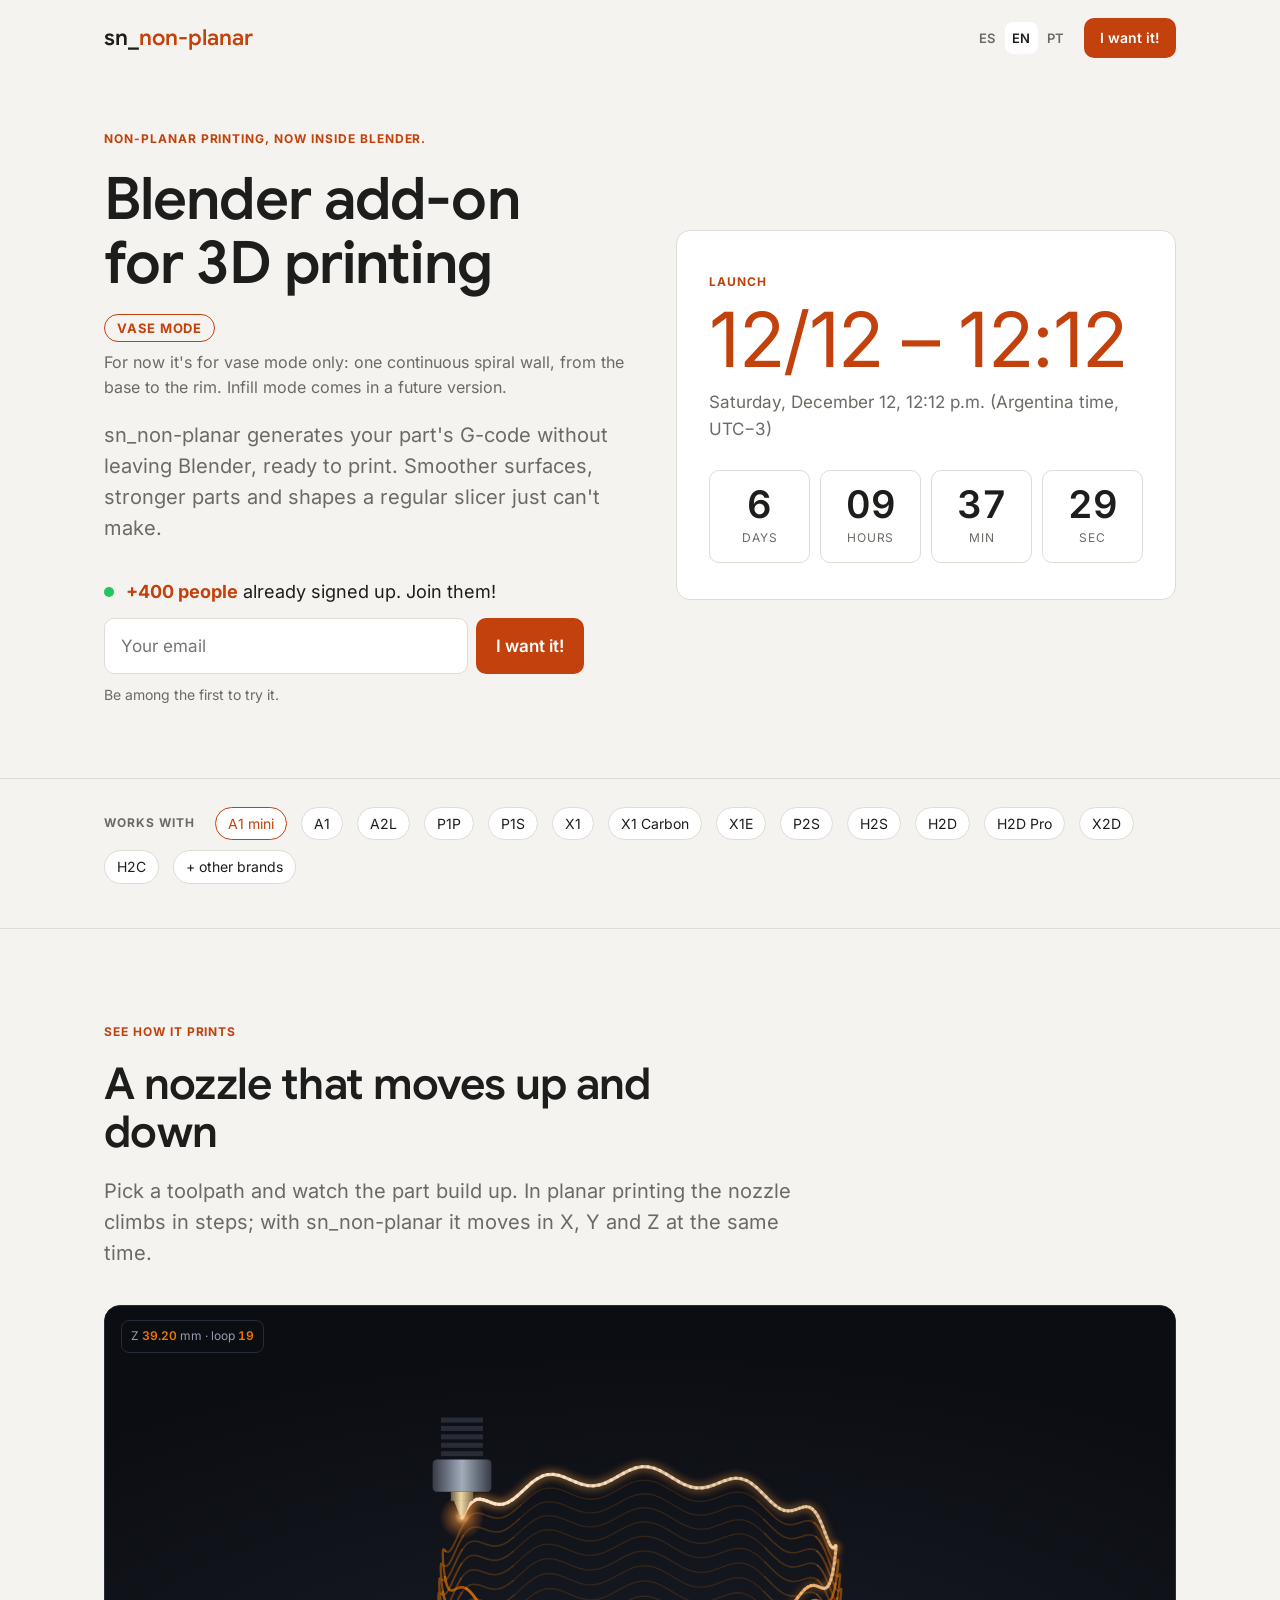
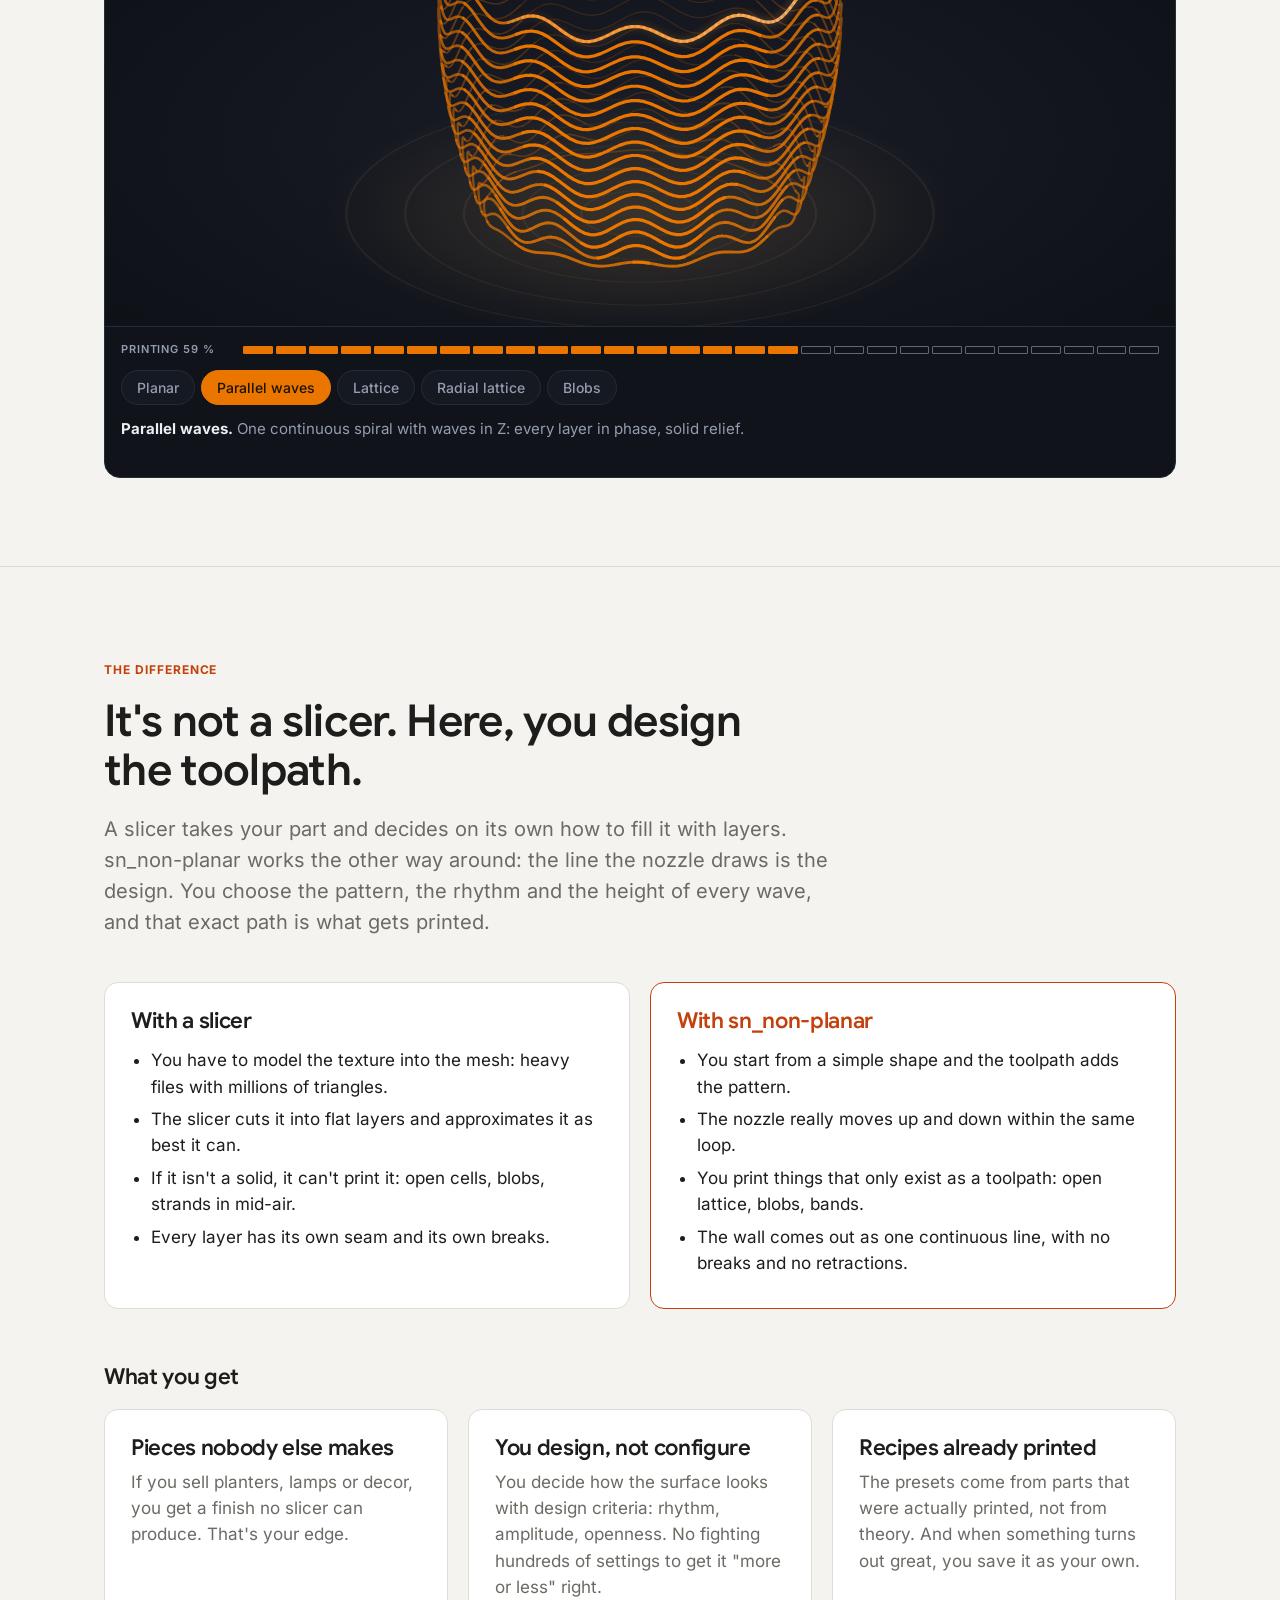
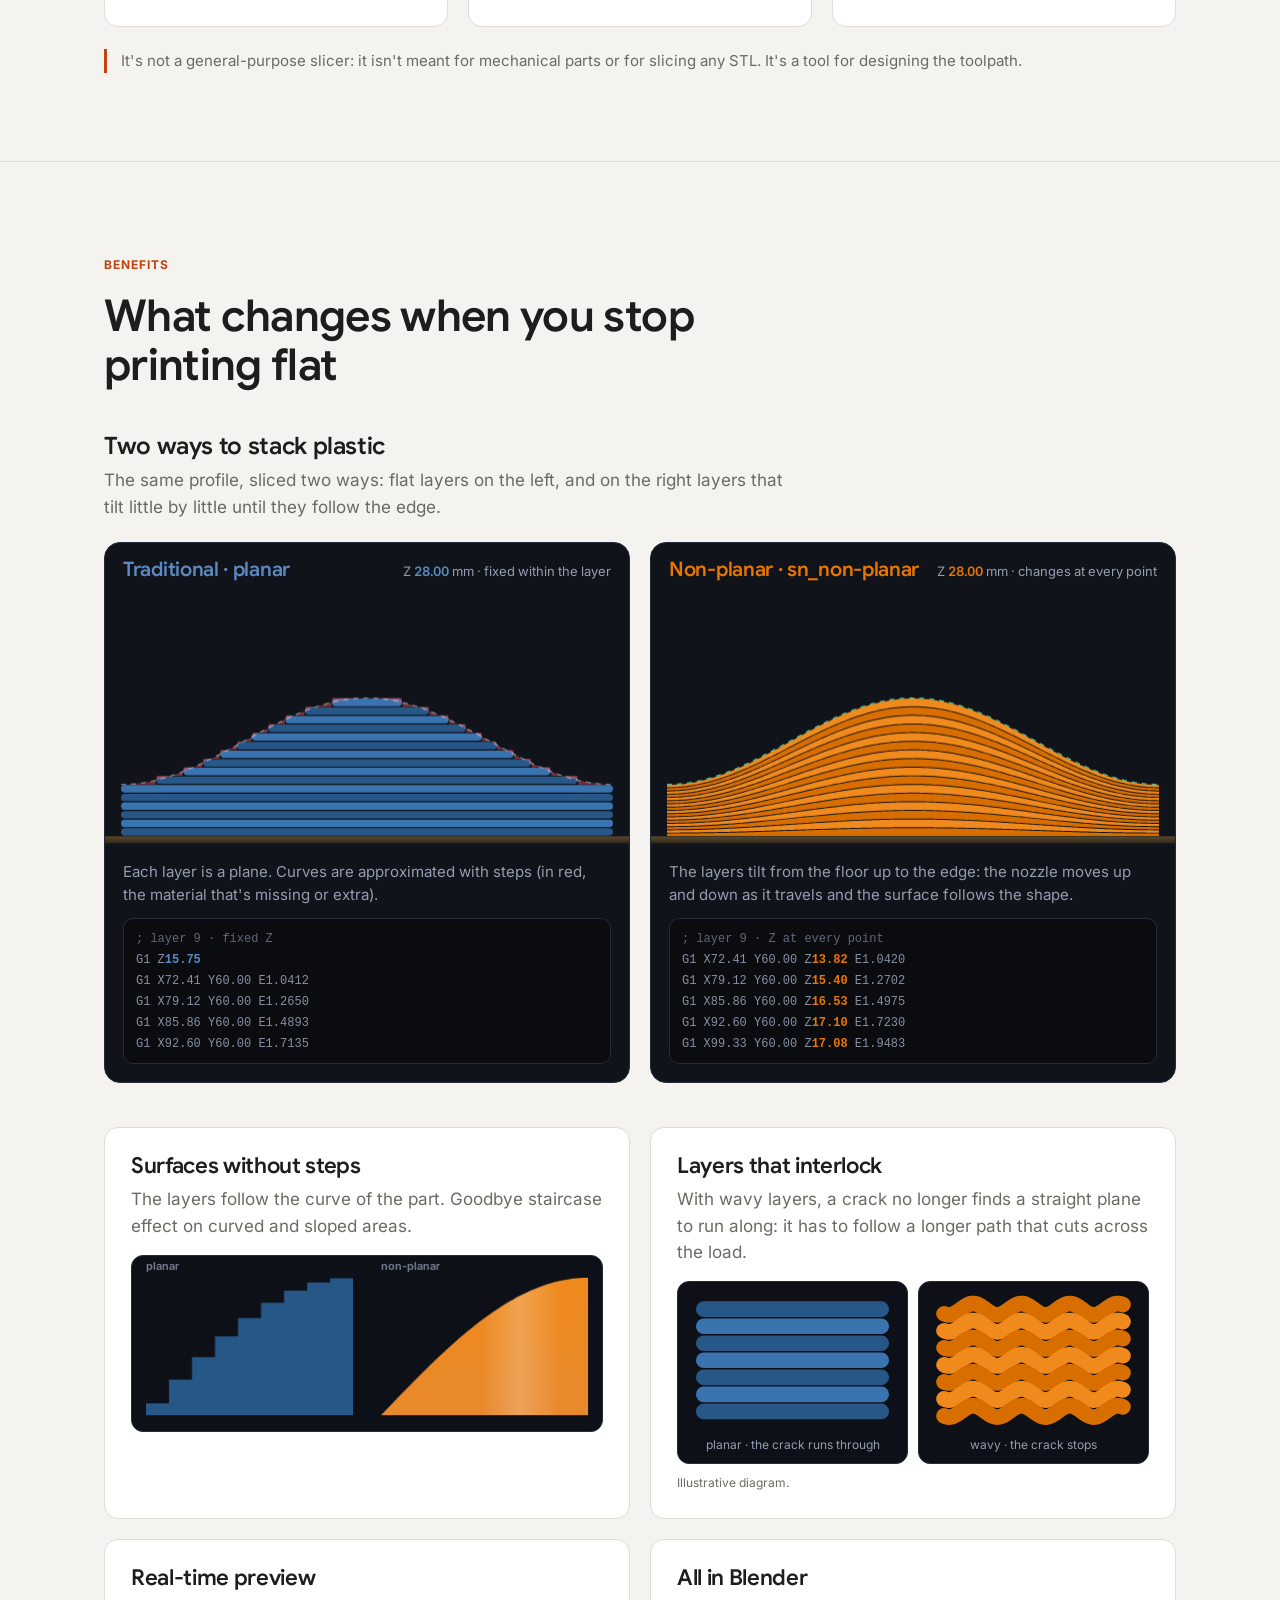
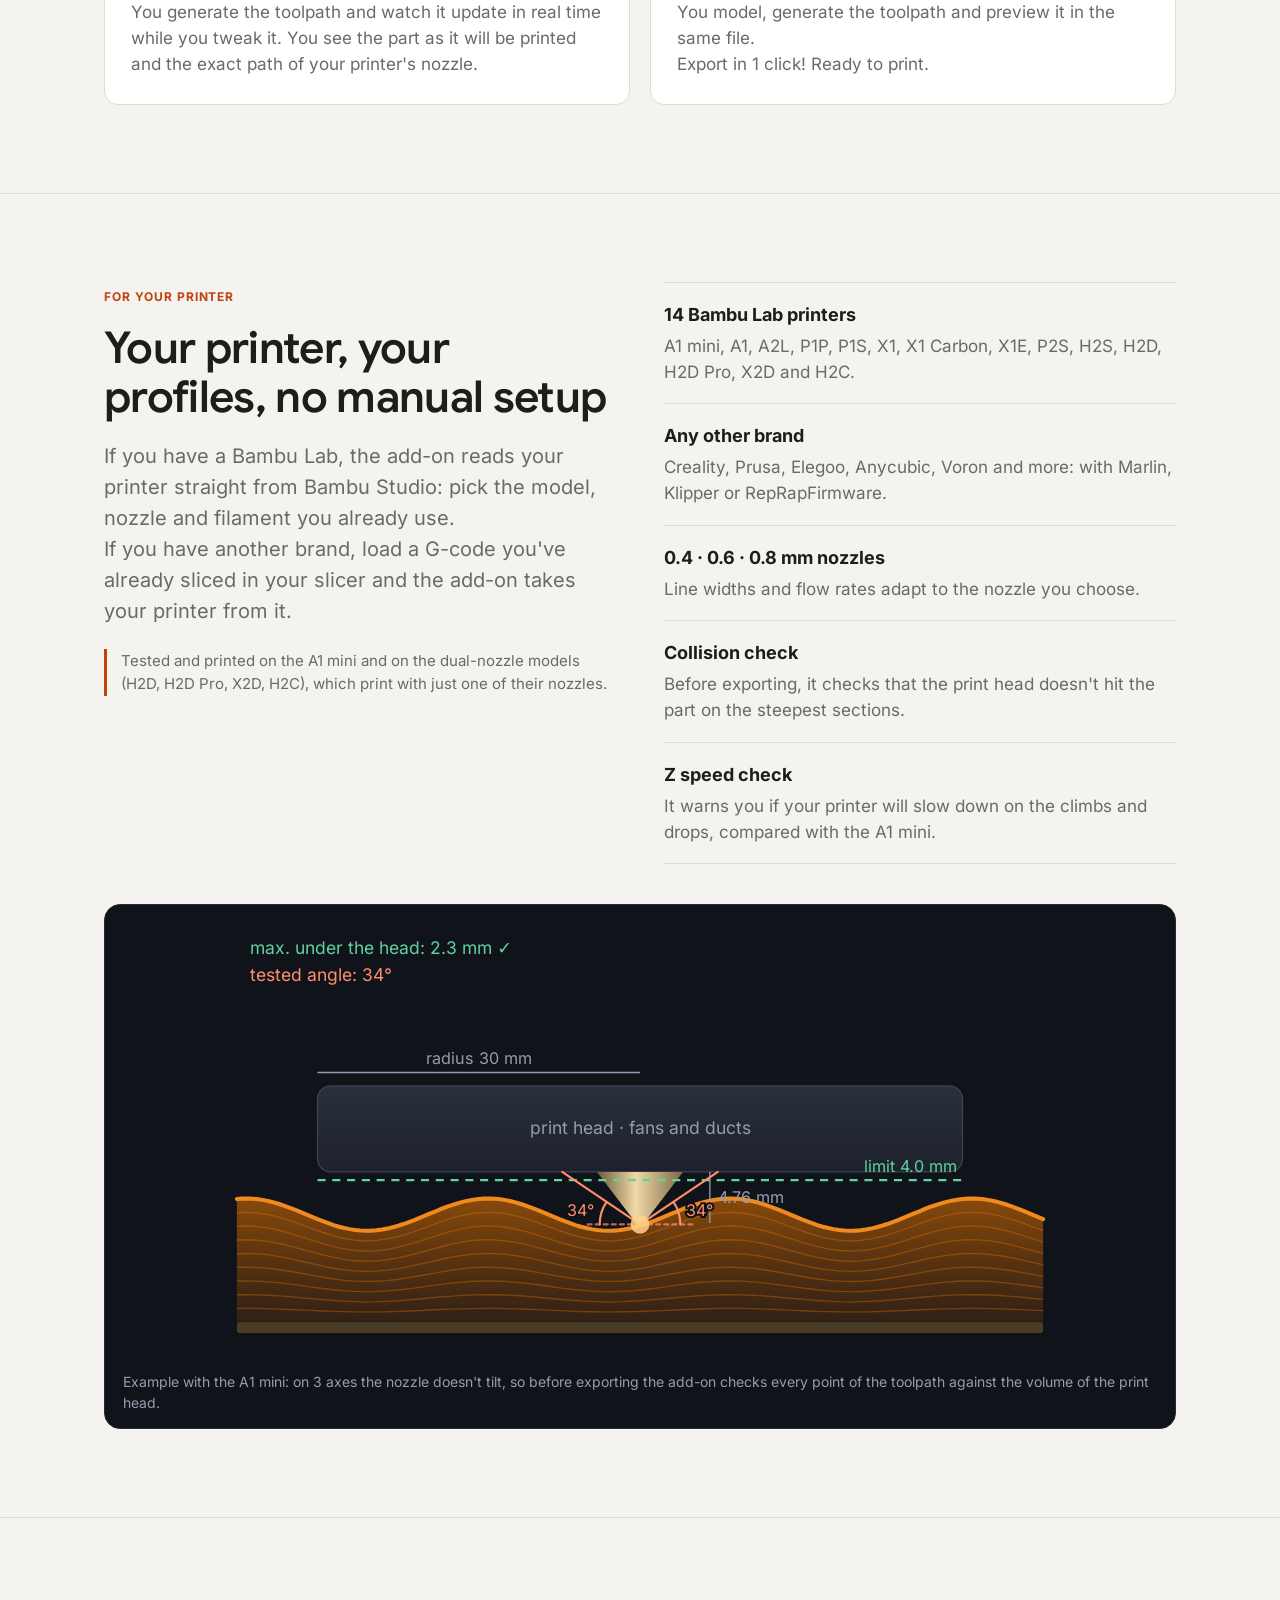
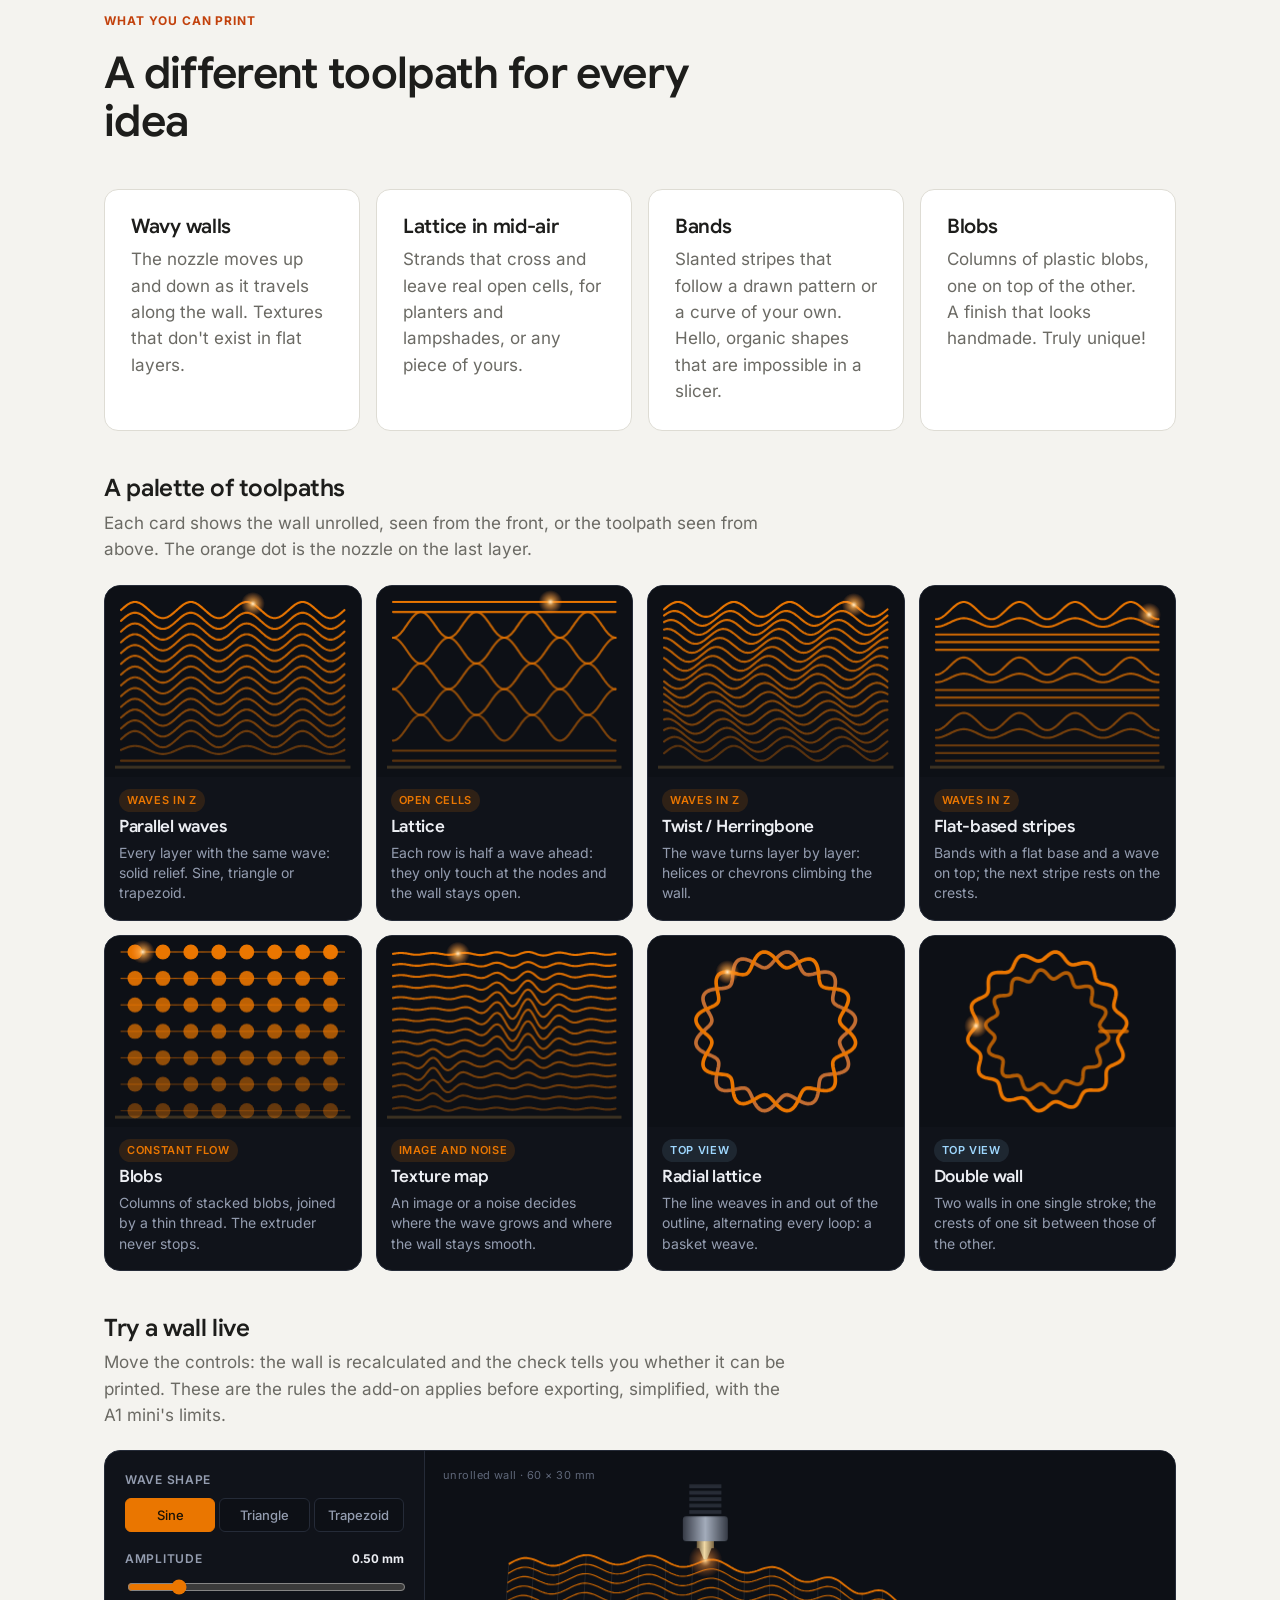
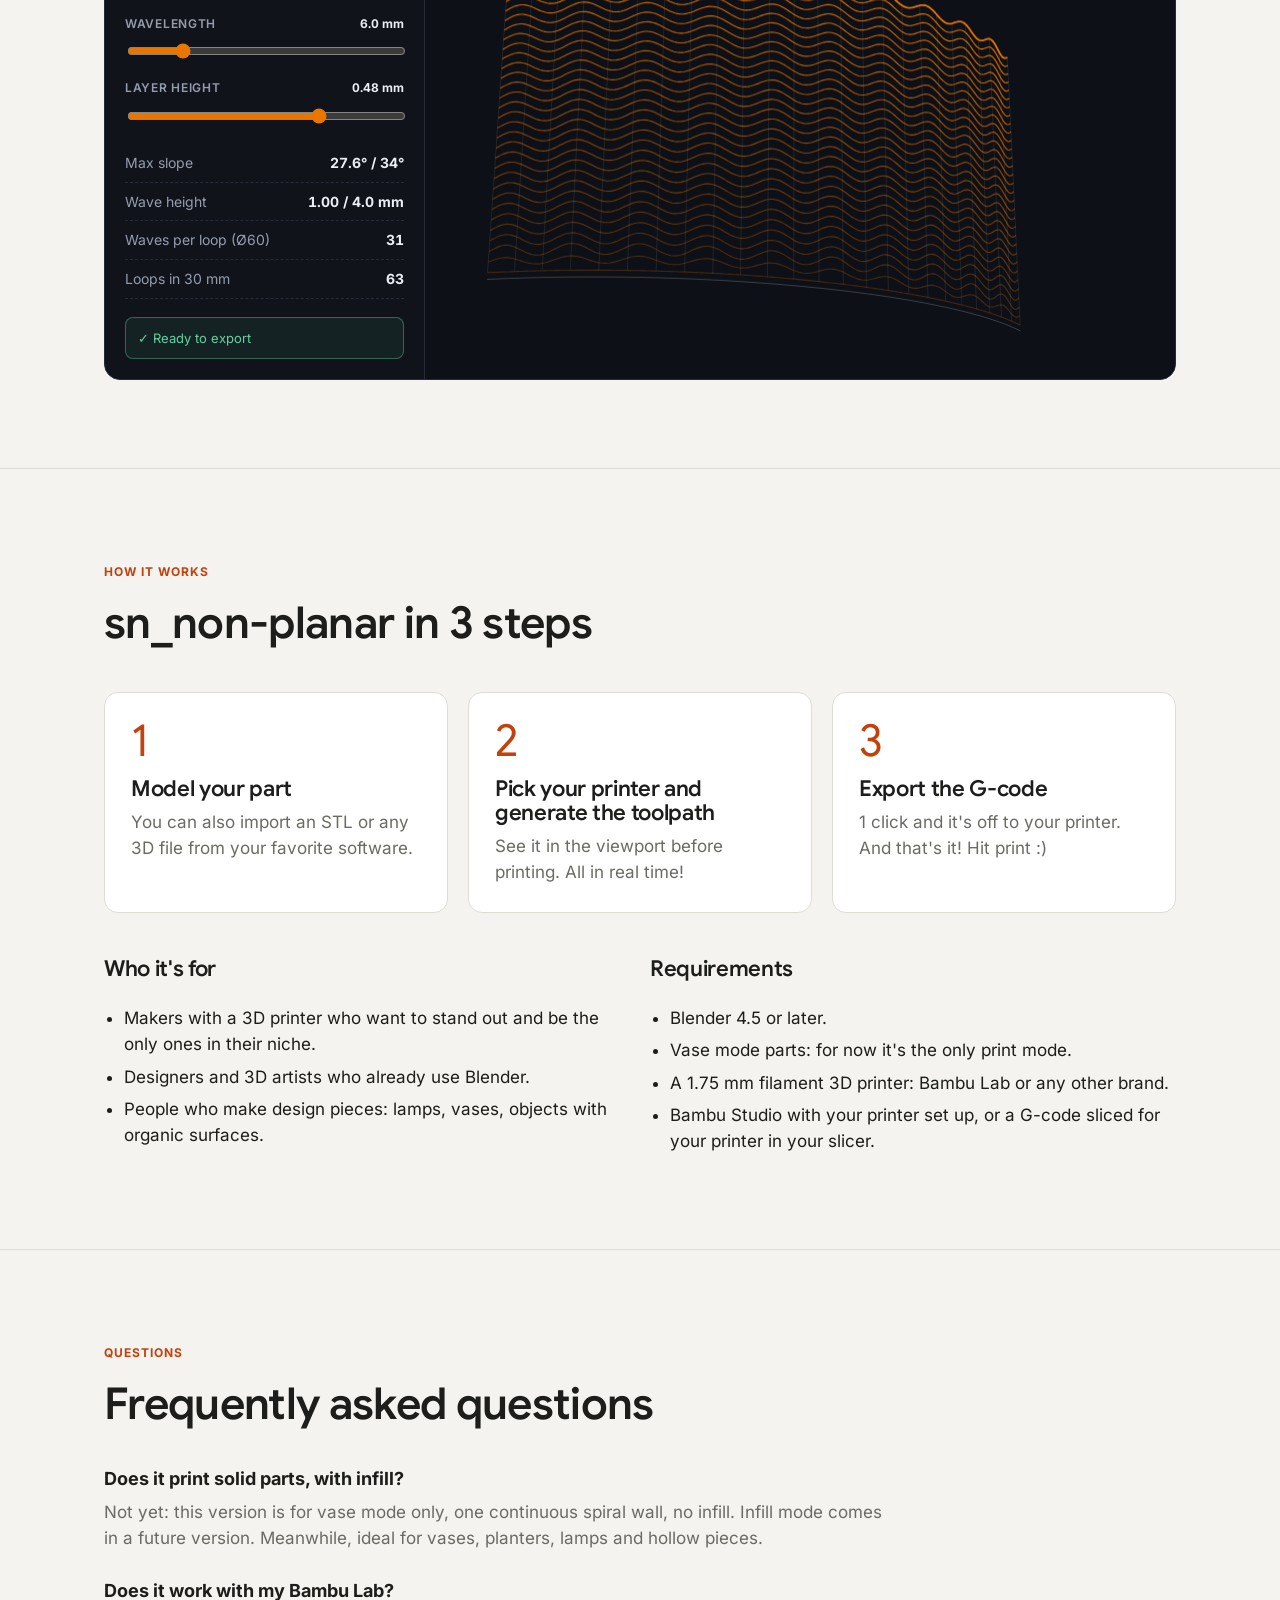
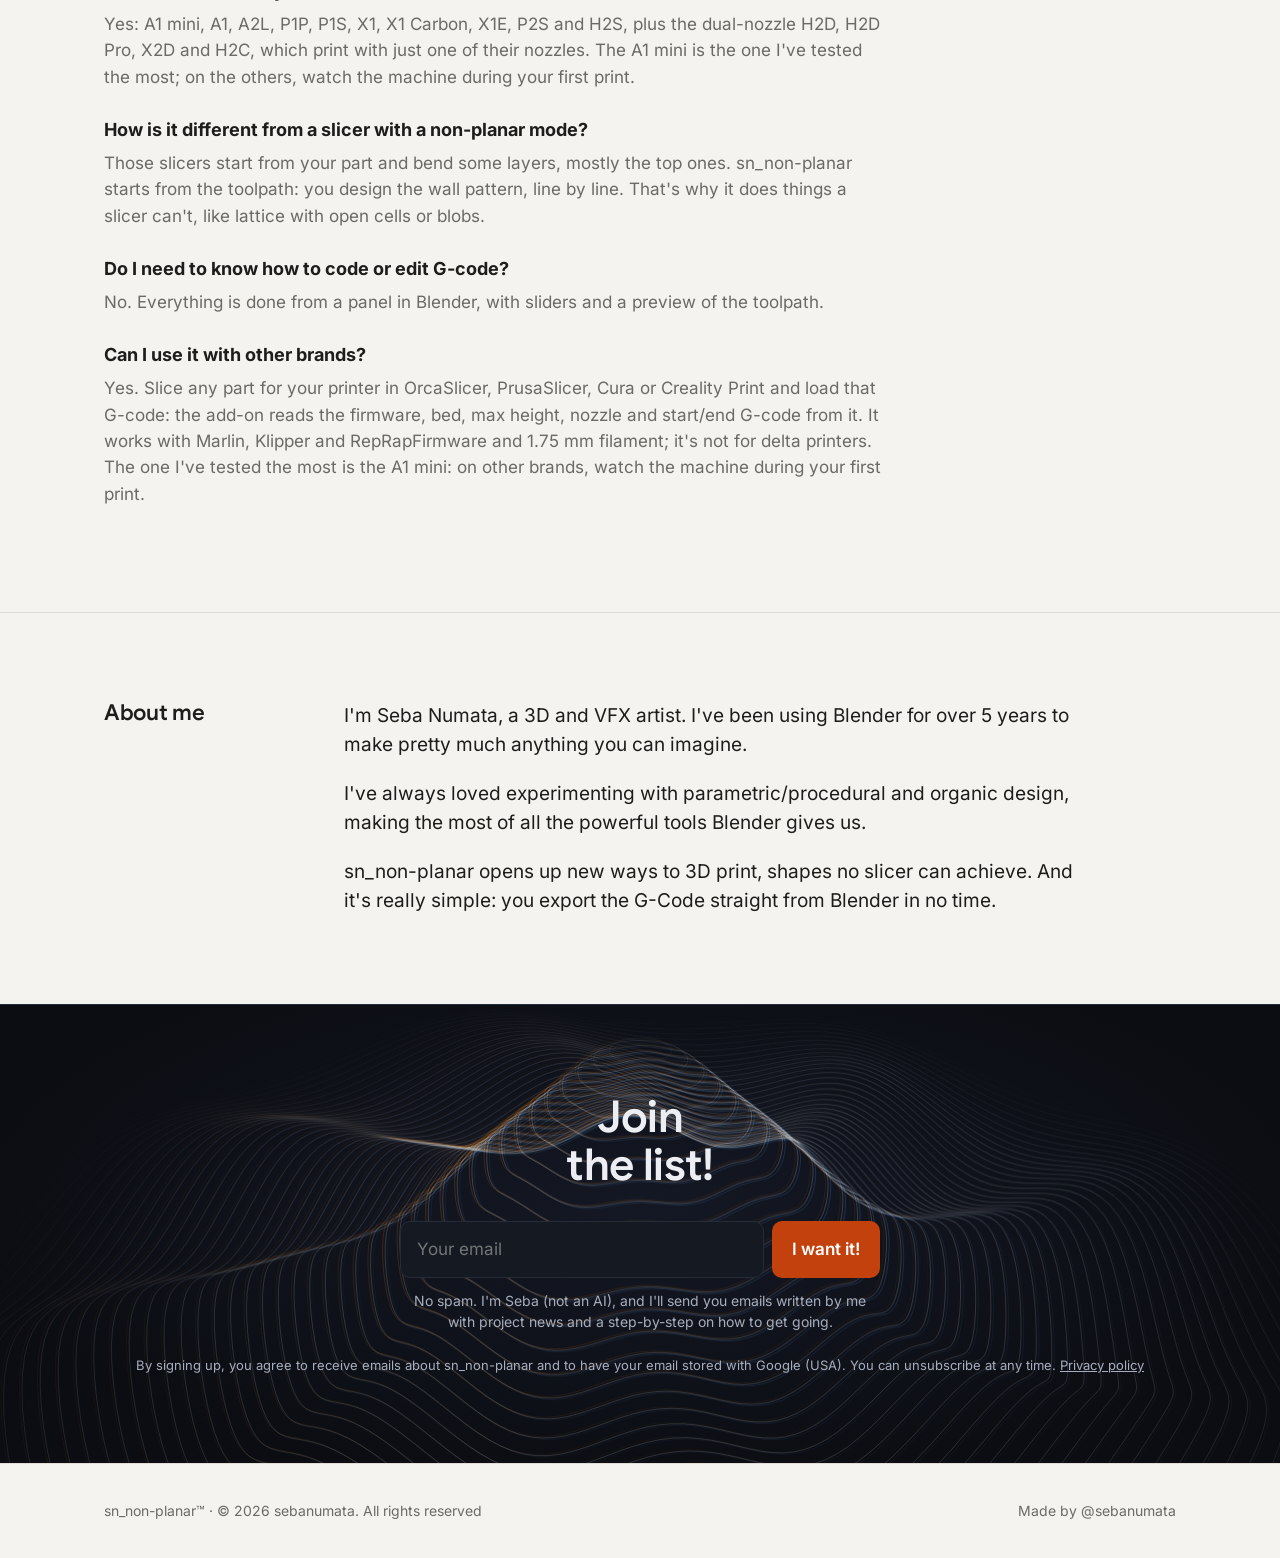
==== index.html @ cb38af72 "Landing: counter +400; Blender 4.5, dual-nozzle printed note, Paralelas waves without sawtooth (es/e" ====
<!DOCTYPE html>
<html lang="es"><head>
<meta charset="utf-8">
<meta name="viewport" content="width=device-width, initial-scale=1, viewport-fit=cover">
<meta name="theme-color" content="#f4f3ef" media="(prefers-color-scheme: light)">
<meta name="theme-color" content="#161614" media="(prefers-color-scheme: dark)">
<meta name="sn-form-url" content="https://script.google.com/macros/s/AKfycbwIcq64hIVE4lu2l_gl42z62fqGqeSXpGKVG5U2dH2cWF48hTusnbHNkU0QBwFKvmm-/exec">
<link rel="preload" href="fonts/google-sans-latin-normal.woff2" as="font" type="font/woff2" crossorigin>
<link rel="preload" href="fonts/inter-latin-normal.woff2" as="font" type="font/woff2" crossorigin>
<script>(function(){try{var s=localStorage.getItem("sn-lang");var l=((navigator.languages&&navigator.languages[0])||navigator.language||"es").slice(0,2).toLowerCase();var t=s||(l==="es"?"es":(l==="pt"?"pt":"en"));if(t!=="es")location.replace(t+"/"+location.search+location.hash);}catch(e){}})();</script>
<link rel="alternate" hreflang="es" href="https://sebanumata.github.io/sn-nonplanar/">
<link rel="alternate" hreflang="en" href="https://sebanumata.github.io/sn-nonplanar/en/">
<link rel="alternate" hreflang="pt" href="https://sebanumata.github.io/sn-nonplanar/pt/">
<link rel="alternate" hreflang="x-default" href="https://sebanumata.github.io/sn-nonplanar/">
<title>sn_non-planar · Impresión no planar en Blender para tu impresora 3D</title>
<style>
/* Tipografías incluidas en la web para que se vea igual en todos los dispositivos (SIL OFL 1.1):
   Google Sans = títulos (fonts/OFL.txt) · Inter = textos, recuadro de lanzamiento y cuadro emergente (fonts/OFL-Inter.txt) */
@font-face{font-family:'Google Sans';font-style:italic;font-weight:400 700;font-display:swap;src:url(fonts/google-sans-latin-ext-italic.woff2) format('woff2');unicode-range:U+0100-02BA, U+02BD-02C5, U+02C7-02CC, U+02CE-02D7, U+02DD-02FF, U+0304, U+0308, U+0329, U+1D00-1DBF, U+1E00-1E9F, U+1EF2-1EFF, U+2020, U+20A0-20AB, U+20AD-20C4, U+2113, U+2C60-2C7F, U+A720-A7FF}
@font-face{font-family:'Google Sans';font-style:italic;font-weight:400 700;font-display:swap;src:url(fonts/google-sans-latin-italic.woff2) format('woff2');unicode-range:U+0000-00FF, U+0131, U+0152-0153, U+02BB-02BC, U+02C6, U+02DA, U+02DC, U+0304, U+0308, U+0329, U+2000-206F, U+20AC, U+2122, U+2191, U+2193, U+2212, U+2215, U+FEFF, U+FFFD}
@font-face{font-family:'Google Sans';font-style:normal;font-weight:400 700;font-display:swap;src:url(fonts/google-sans-latin-ext-normal.woff2) format('woff2');unicode-range:U+0100-02BA, U+02BD-02C5, U+02C7-02CC, U+02CE-02D7, U+02DD-02FF, U+0304, U+0308, U+0329, U+1D00-1DBF, U+1E00-1E9F, U+1EF2-1EFF, U+2020, U+20A0-20AB, U+20AD-20C4, U+2113, U+2C60-2C7F, U+A720-A7FF}
@font-face{font-family:'Google Sans';font-style:normal;font-weight:400 700;font-display:swap;src:url(fonts/google-sans-latin-normal.woff2) format('woff2');unicode-range:U+0000-00FF, U+0131, U+0152-0153, U+02BB-02BC, U+02C6, U+02DA, U+02DC, U+0304, U+0308, U+0329, U+2000-206F, U+20AC, U+2122, U+2191, U+2193, U+2212, U+2215, U+FEFF, U+FFFD}
@font-face{font-family:'Inter';font-style:italic;font-weight:400 700;font-display:swap;src:url(fonts/inter-latin-ext-italic.woff2) format('woff2');unicode-range:U+0100-02BA, U+02BD-02C5, U+02C7-02CC, U+02CE-02D7, U+02DD-02FF, U+0304, U+0308, U+0329, U+1D00-1DBF, U+1E00-1E9F, U+1EF2-1EFF, U+2020, U+20A0-20AB, U+20AD-20C4, U+2113, U+2C60-2C7F, U+A720-A7FF}
@font-face{font-family:'Inter';font-style:italic;font-weight:400 700;font-display:swap;src:url(fonts/inter-latin-italic.woff2) format('woff2');unicode-range:U+0000-00FF, U+0131, U+0152-0153, U+02BB-02BC, U+02C6, U+02DA, U+02DC, U+0304, U+0308, U+0329, U+2000-206F, U+20AC, U+2122, U+2191, U+2193, U+2212, U+2215, U+FEFF, U+FFFD}
@font-face{font-family:'Inter';font-style:normal;font-weight:400 700;font-display:swap;src:url(fonts/inter-latin-ext-normal.woff2) format('woff2');unicode-range:U+0100-02BA, U+02BD-02C5, U+02C7-02CC, U+02CE-02D7, U+02DD-02FF, U+0304, U+0308, U+0329, U+1D00-1DBF, U+1E00-1E9F, U+1EF2-1EFF, U+2020, U+20A0-20AB, U+20AD-20C4, U+2113, U+2C60-2C7F, U+A720-A7FF}
@font-face{font-family:'Inter';font-style:normal;font-weight:400 700;font-display:swap;src:url(fonts/inter-latin-normal.woff2) format('woff2');unicode-range:U+0000-00FF, U+0131, U+0152-0153, U+02BB-02BC, U+02C6, U+02DA, U+02DC, U+0304, U+0308, U+0329, U+2000-206F, U+20AC, U+2122, U+2191, U+2193, U+2212, U+2215, U+FEFF, U+FFFD}
:root{
  --bg:#f4f3ef; --card:#fff; --ink:#1d1d1b; --mut:#6b6a64; --line:#dedcd4; --acc:#c2410c; --acc-ink:#fff;
  --serif:"Google Sans",system-ui,-apple-system,"Segoe UI",sans-serif;
  --sans:"Inter",system-ui,-apple-system,"Segoe UI",sans-serif;
}
@media (prefers-color-scheme:dark){
  :root{--bg:#161614; --card:#21211e; --ink:#eceae4; --mut:#9b998f; --line:#34332e; --acc:#fb923c; --acc-ink:#161614}
}
*{box-sizing:border-box}
html{scroll-behavior:smooth}
body{margin:0;background:var(--bg);color:var(--ink);font:17px/1.55 var(--sans)}
.wrap{max-width:1120px;margin:0 auto;padding:0 24px}
section{padding:88px 0;border-top:1px solid var(--line)}
h1,h2,h3{font-family:var(--serif);font-weight:600;letter-spacing:-.015em;line-height:1.1;margin:0}
h1{font-size:clamp(40px,6vw,72px)}
.hero-txt{container-type:inline-size}.hero-h1{font-size:min(72px,11.2cqi)}.hero-h1 span{display:block}.hero-h1 .nw{white-space:nowrap}
h2{font-size:clamp(30px,4vw,44px);max-width:22ch}
h3{font-size:22px;margin-bottom:8px}
p{margin:0}
.mut{color:var(--mut)}
.lead{font-size:20px;color:var(--mut);max-width:56ch;margin-top:20px}
.vmode{display:flex;flex-wrap:wrap;align-items:center;gap:8px 12px;margin-top:18px;font-size:16px;color:var(--mut);max-width:56ch}
.vmode-chip{display:inline-block;border:1.5px solid var(--acc);color:var(--acc);border-radius:999px;padding:3px 12px;font-size:13px;font-weight:700;letter-spacing:.06em;text-transform:uppercase;white-space:nowrap}
.tag{display:inline-block;font-size:12px;font-weight:700;letter-spacing:.08em;text-transform:uppercase;color:var(--acc);margin-bottom:18px}

/* header */
header{padding:18px 0}
header .wrap{display:flex;justify-content:space-between;align-items:center}
.logo{font-family:var(--serif);font-size:22px;font-weight:600}
.logo b{color:var(--acc);font-weight:600}
header a.btn{padding:9px 16px;font-size:14px}

/* hero */
.hero{border-top:0;padding:48px 0 72px}
.hero-grid{display:grid;grid-template-columns:1.05fr 1fr;gap:48px;align-items:center}
.launch{background:var(--card);border:1px solid var(--line);border-radius:14px;padding:36px 32px}
.launch .tag{margin-bottom:10px}
.launch-date{font-family:var(--serif);font-size:clamp(44px,6vw,76px);line-height:1;color:var(--acc);letter-spacing:-.02em}
.launch-sub{color:var(--mut);margin-top:12px}
.count{display:grid;grid-template-columns:repeat(4,1fr);gap:10px;margin-top:28px}
.count div{border:1px solid var(--line);border-radius:10px;padding:14px 6px;text-align:center}
.count b{display:block;font-family:var(--serif);font-size:38px;font-weight:600;line-height:1;font-variant-numeric:tabular-nums}
.count small{display:block;font-size:12px;color:var(--mut);margin-top:6px;text-transform:uppercase;letter-spacing:.06em}
.launch,.launch .launch-date,.launch .count b,.launch .launch-done,dialog.aviso,dialog.aviso h3{font-family:var(--sans)}
.launch-done{font-family:var(--serif);font-size:32px;margin-top:24px}
form.join{display:flex;gap:8px;margin-top:32px;max-width:480px}
form.join input{flex:1;font:inherit;padding:14px 16px;border-radius:10px;border:1px solid var(--line);background:var(--card);color:var(--ink)}
.btn{display:inline-block;font:inherit;font-weight:600;padding:14px 20px;border-radius:10px;border:0;background:var(--acc);color:var(--acc-ink);text-decoration:none;cursor:pointer;white-space:nowrap}
.under{font-size:14px;color:var(--mut);margin-top:10px}
/* "+300 personas ya se anotaron", arriba del formulario de arriba */
.social{display:flex;align-items:center;gap:12px;margin-top:36px;font-size:18px;line-height:1.35;color:var(--ink)}
.social b{color:var(--acc);font-weight:700}
.social-dot{flex:none;width:10px;height:10px;border-radius:50%;background:#22c55e;animation:snPulso 2s ease-out infinite}
@keyframes snPulso{0%{box-shadow:0 0 0 0 rgba(34,197,94,.55)}70%{box-shadow:0 0 0 10px rgba(34,197,94,0)}100%{box-shadow:0 0 0 0 rgba(34,197,94,0)}}
.social + form.join{margin-top:14px}
.hp{position:absolute!important;left:-9999px;width:1px;height:1px;opacity:0}
form.join[hidden]{display:none}
.join-msg{margin-top:14px;font-weight:600}
.hero-txt .join-msg{order:5}   /* en celular el hero se reordena: el mensaje va donde estaba el formulario */
.join-msg.err{color:var(--acc)}
.join-msg a{color:var(--acc);font-weight:700}
/* cuadro "Revisá tu mail" después de anotarse */
dialog.aviso{border:1px solid var(--line);border-radius:18px;background:var(--card);color:var(--ink);padding:34px 30px 28px;
  width:min(440px,calc(100vw - 32px));text-align:center;box-shadow:0 24px 70px rgba(0,0,0,.35)}
dialog.aviso::backdrop{background:rgba(10,10,9,.6);-webkit-backdrop-filter:blur(3px);backdrop-filter:blur(3px)}
dialog.aviso[open]{animation:aviso-in .22s ease-out}
@keyframes aviso-in{from{opacity:0;transform:translateY(12px) scale(.97)}to{opacity:1;transform:none}}
.aviso-ico{width:64px;height:64px;margin:0 auto 18px;border-radius:50%;display:grid;place-items:center;
  background:color-mix(in srgb,var(--acc) 14%,transparent);color:var(--acc)}
.aviso h3{font-size:28px;margin:0 0 10px}
.aviso p{color:var(--mut);margin:0 0 6px}
.aviso p b{color:var(--ink);overflow-wrap:anywhere}
.aviso .aviso-spam{font-size:14px;margin-top:12px}
.aviso .btn{display:block;width:100%;margin-top:22px;min-height:50px}
.aviso .aviso-cerrar{display:block;width:100%;margin-top:8px;background:none;border:0;color:var(--mut);font:inherit;font-size:15px;
  padding:10px;cursor:pointer;text-decoration:underline}

/* printers strip */
.strip{padding:28px 0;border-top:1px solid var(--line)}
.strip .wrap{display:flex;flex-wrap:wrap;gap:10px 14px;align-items:center}
.strip small{font-size:12px;font-weight:700;letter-spacing:.08em;text-transform:uppercase;color:var(--mut);margin-right:6px}
.chip{display:inline-block;font-size:14px;padding:5px 12px;border-radius:99px;border:1px solid var(--line);background:var(--card)}
.chip.ok{border-color:var(--acc);color:var(--acc)}
/* impresoras clickeables: al tocar una se pinta y aparece "¡Sí!" debajo */
.strip .chip{position:relative;cursor:pointer;user-select:none;transition:border-color .15s,color .15s,background .15s}
.strip .chip:hover{border-color:color-mix(in srgb,var(--acc) 60%,var(--line))}
.strip .chip:focus-visible{outline:2px solid var(--acc);outline-offset:2px}
.strip .chip.si{border-color:var(--acc);color:var(--acc);background:color-mix(in srgb,var(--acc) 10%,var(--card))}
.strip .chip.si::after{content:"¡Sí!";position:absolute;left:50%;top:calc(100% + 7px);transform:translateX(-50%);
  font-size:14px;color:var(--mut);white-space:nowrap;pointer-events:none;animation:si-in .2s ease-out}
html[lang="en"] .strip .chip.si::after{content:"Yes!"}
html[lang="pt"] .strip .chip.si::after{content:"Sim!"}
@keyframes si-in{from{opacity:0;transform:translate(-50%,-4px)}to{opacity:1;transform:translate(-50%,0)}}
.strip{padding-bottom:44px}

/* grids */
.grid3{display:grid;grid-template-columns:repeat(3,1fr);gap:20px;margin-top:44px}
.grid2{display:grid;grid-template-columns:repeat(2,1fr);gap:20px;margin-top:44px}
.card{background:var(--card);border:1px solid var(--line);border-radius:14px;padding:26px}
.card p{color:var(--mut)}
.num{font-family:var(--serif);font-size:44px;color:var(--acc);line-height:1;margin-bottom:14px}
.card.us{border-color:var(--acc)}
.card.us h3{color:var(--acc)}
.card ul.who{margin-top:14px}
.gain{margin-top:56px}

/* modes */
.modes{display:grid;grid-template-columns:repeat(auto-fit,minmax(190px,1fr));gap:16px;margin-top:44px}
.modes .card h3{font-size:20px}

/* bambu */
.bambu{display:grid;grid-template-columns:1fr 1fr;gap:48px;align-items:start}
.facts{list-style:none;margin:0;padding:0}
.facts li{padding:18px 0;border-bottom:1px solid var(--line)}
.facts li:first-child{border-top:1px solid var(--line)}
.facts strong{display:block;font-size:18px;margin-bottom:4px}
.facts span{color:var(--mut)}
.note{margin-top:22px;font-size:15px;color:var(--mut);border-left:3px solid var(--acc);padding-left:14px}

/* lists */
ul.who{margin:24px 0 0;padding-left:20px}
ul.who li{margin:6px 0}
.req{margin-top:28px;font-size:15px;color:var(--mut)}

/* faq */
.faq{margin-top:36px;max-width:780px}
.faq dt{font-weight:700;font-size:18px;margin-top:26px}
.faq dd{margin:6px 0 0;color:var(--mut)}

/* about + cta */
.about{display:grid;grid-template-columns:200px 1fr;gap:40px;align-items:start}
.about p{font-size:19px;max-width:62ch}
.about-txt p+p{margin-top:1em}
.cta{text-align:center}
.cta h2{margin:0 auto;max-width:20ch}
.cta form.join{margin:32px auto 0}
.cta .under{max-width:52ch;margin:12px auto 0}
.legal{font-size:13px;color:var(--mut);margin-top:22px}
.legal a{color:inherit;text-decoration:underline}
footer{padding:36px 0;border-top:1px solid var(--line);font-size:14px;color:var(--mut)}
footer .wrap{display:flex;flex-wrap:wrap;justify-content:space-between;gap:8px 24px}

/* barra fija de celular (oculta en compu) */
.mbar{display:none}
body{overflow-x:clip}

@media (max-width:860px){
  .hero-grid,.bambu,.about,.grid3,.grid2{grid-template-columns:1fr}
  section{padding:64px 0}
  .bambu{gap:32px}
  .about{gap:12px}
}

/* ===== celular ===== */
@media (max-width:600px){
  body{font-size:16px;line-height:1.5}
  .wrap{padding:0 max(18px,env(safe-area-inset-left)) 0 max(18px,env(safe-area-inset-right))}
  section{padding:52px 0}
  h1{font-size:clamp(34px,10.5vw,46px);line-height:1.05}
  .hero-h1{font-size:min(46px,calc((100vw - 40px) / 8.7))}
  h2{font-size:clamp(27px,8vw,34px)}
  h3{font-size:20px}
  .lead{font-size:17px;margin-top:14px}
  .tag{font-size:11px;margin-bottom:12px}

  /* header fijo arriba, compacto */
  header{position:sticky;top:0;z-index:50;padding:10px 0;background:color-mix(in srgb,var(--bg) 88%,transparent);
    -webkit-backdrop-filter:blur(10px);backdrop-filter:blur(10px);border-bottom:1px solid var(--line)}
  .logo{font-size:19px}
  header a.btn{padding:8px 14px;font-size:14px}

  /* hero: título + Vase Mode → lanzamiento → formulario → textos explicativos */
  .hero{padding:26px 0 44px}
  .hero-grid{display:flex;flex-direction:column;gap:0;align-items:stretch}
  .hero-txt .tag{align-self:flex-start}
  .hero-txt{display:contents}
  .hero-txt .tag{order:1}
  .hero-txt h1{order:2}
  .hero-txt .vmode{display:contents}
  .hero-txt .vmode-chip{order:2;align-self:flex-start;margin-top:14px}
  .launch{order:3;margin-top:24px;padding:20px 18px}
  .hero-txt .social{order:4;margin-top:26px;justify-content:center;font-size:16px;text-align:left}
  .hero-txt form.join{order:4}
  .hero-txt .join-msg{order:4}
  .hero-txt .social + form.join{margin-top:12px}
  .hero-txt .under{order:5}
  .hero-txt .vmode-txt{order:6;margin-top:28px;font-size:15px;color:var(--mut)}
  .hero-txt .lead{order:7}
  .launch .tag{margin-bottom:6px}
  .launch-date{font-size:clamp(40px,13vw,54px)}
  .launch-sub{font-size:14px;margin-top:8px}
  .count{gap:8px;margin-top:16px}
  .count div{padding:10px 2px}
  .count b{font-size:28px}
  .count small{font-size:10px}

  /* formularios a todo el ancho, fáciles de tocar */
  form.join{flex-direction:column;margin-top:20px;max-width:none}
  form.join input{font-size:16px;padding:15px 16px;min-height:52px}
  form.join .btn{width:100%;min-height:52px;font-size:17px}
  .under{font-size:13px;text-align:center}

  /* impresoras: una sola fila que se desliza */
  .strip{padding:16px 0 4px}
  .strip .wrap{flex-wrap:nowrap;overflow-x:auto;scrollbar-width:none;-webkit-overflow-scrolling:touch;
    -webkit-mask-image:linear-gradient(90deg,#000 85%,transparent);mask-image:linear-gradient(90deg,#000 85%,transparent)}
  .strip .wrap::-webkit-scrollbar{display:none}
  .strip small,.chip{flex:none}
  .chip{font-size:13px}
  .strip .wrap{padding-bottom:30px}
  .strip .chip.si::after{font-size:13px}

  /* tarjetas */
  .grid3,.grid2{gap:12px;margin-top:26px}
  .card{padding:20px}
  .num{font-size:34px;margin-bottom:8px}
  .grid3 .card:has(.num){display:grid;grid-template-columns:auto 1fr;column-gap:14px;align-items:start}
  .grid3 .card .num{grid-row:span 2;margin:0}

  /* modos: carrusel que se desliza con el dedo */
  .modes{display:flex;gap:12px;overflow-x:auto;scroll-snap-type:x mandatory;scrollbar-width:none;margin:26px -18px 0;padding:0 18px 6px;scroll-padding:0 18px}
  .modes::-webkit-scrollbar{display:none}
  .modes .card{flex:0 0 78%;scroll-snap-align:start}

  .facts li{padding:14px 0}
  .facts strong{font-size:17px}
  .note{font-size:14px}
  ul.who{margin-top:12px}
  .faq{margin-top:20px}
  .faq dt{font-size:17px;margin-top:20px}
  .about p{font-size:17px}
  .cta h2{font-size:clamp(28px,8.5vw,36px)}
  .cta form.join{margin-top:22px}
  .legal{font-size:12px}
  footer{padding:28px 0 calc(96px + env(safe-area-inset-bottom))}

  /* barra fija abajo */
  .mbar{display:flex;position:fixed;left:0;right:0;bottom:0;z-index:60;gap:12px;align-items:center;justify-content:space-between;
    padding:10px max(16px,env(safe-area-inset-right)) calc(10px + env(safe-area-inset-bottom)) max(16px,env(safe-area-inset-left));
    background:color-mix(in srgb,var(--bg) 92%,transparent);-webkit-backdrop-filter:blur(10px);backdrop-filter:blur(10px);
    border-top:1px solid var(--line);transform:translateY(110%);transition:transform .25s ease}
  .mbar.show{transform:none}
  .mbar-txt{font-size:13px;font-weight:600;line-height:1.25}
  .mbar .btn{padding:12px 18px;font-size:15px}
}

/* ===== gráficos animados (vienen de la presentación de octubre). Siempre sobre paneles oscuros, en los dos temas ===== */
.viz{background:#10131a;border:1px solid #252b38;border-radius:16px;overflow:hidden;color:#eceef3;position:relative}
.viz h3{color:#eceef3}
#hero3d{display:block;width:100%;aspect-ratio:16/10;max-height:min(620px,72vh);background:radial-gradient(120% 90% at 50% 70%,#1a1d27 0%,#0b0d12 70%)}
.vstage{margin-top:36px}
.vread{position:absolute;top:14px;left:16px;font-size:12px;color:#949db0;background:rgba(11,13,18,.72);border:1px solid #252b38;border-radius:8px;padding:6px 9px;font-variant-numeric:tabular-nums}
.vread:empty{display:none}
.vread b{color:#ea7600;font-weight:600}
.vui{padding:14px 16px 16px;display:flex;flex-direction:column;gap:12px;border-top:1px solid #252b38}
.vprog{display:flex;gap:10px;align-items:center}
.vprog-l{font-size:11px;font-weight:600;letter-spacing:.08em;color:#949db0;min-width:16ch;font-variant-numeric:tabular-nums}
.vcells{display:flex;gap:3px;flex:1;min-width:0}
.vcells i{flex:1;height:8px;border:1px solid #5f6779;border-radius:1px}
.vcells i.on{background:#ea7600;border-color:#ea7600}
.vmodes{display:flex;flex-wrap:wrap;gap:6px}
.vmodes button{font:500 14px var(--sans);color:#949db0;background:#151922;border:1px solid #252b38;border-radius:99px;padding:8px 15px;cursor:pointer;transition:.2s}
.vmodes button:hover{color:#eceef3;border-color:#5f6779}
.vmodes button[aria-pressed="true"]{color:#1a1206;background:#ea7600;border-color:#ea7600}
.vmodes button.planar[aria-pressed="true"]{background:#5b8ac2;border-color:#5b8ac2;color:#0b0f17}
.vcap{font-size:15px;color:#949db0;min-height:2.9em}
.vcap b{color:#eceef3}

.vsub{margin-top:44px;font-size:24px}
.vsubp{color:var(--mut);margin-top:8px;max-width:62ch}
.vduo{display:grid;grid-template-columns:1fr 1fr;gap:20px;margin-top:22px}
.vpanel{display:flex;flex-direction:column}
.vpanel-head{display:flex;justify-content:space-between;align-items:baseline;gap:10px;padding:16px 18px 0;flex-wrap:wrap}
.vpanel-head h3{font-size:20px;margin:0}
.vpl h3{color:#5b8ac2!important}
.vnp h3{color:#ea7600!important}
.vz{font-size:13px;color:#949db0;font-variant-numeric:tabular-nums}
.vz b{font-weight:600}
.vpl .vz b{color:#5b8ac2}
.vnp .vz b{color:#ea7600}
.vcmp{display:block;width:100%;aspect-ratio:16/8.5}
.vfoot{padding:0 18px 18px;display:flex;flex-direction:column;gap:12px}
.vfoot p{color:#949db0;font-size:15px}
.vgcode{font:12px/1.75 ui-monospace,Consolas,monospace;background:#0a0c10;border:1px solid #252b38;border-radius:10px;padding:10px 12px;height:calc(1.75em * 6 + 20px);overflow:hidden;color:#8790a3;white-space:pre}
.vgcode .z{color:#5b8ac2;font-weight:600}
.vnp .vgcode .z{color:#ea7600}
.vgcode .lbl{color:#5f6779}
.vgcode div{animation:vgin .25s ease-out}
@keyframes vgin{from{opacity:0;transform:translateY(6px)}to{opacity:1;transform:none}}

.vsurf{display:block;width:100%;aspect-ratio:16/6;background:#0d1016;border:1px solid #252b38;border-radius:12px;margin-top:16px}
.vcrack{display:grid;grid-template-columns:1fr 1fr;gap:10px;margin-top:16px}
.vcrack figure{margin:0;background:#0d1016;border:1px solid #252b38;border-radius:12px;padding:8px}
.vcrack figcaption{font-size:12px;color:#949db0;text-align:center;margin-top:4px}
.vcrack svg{width:100%;height:auto;display:block}
.crack{fill:none;stroke:#ff5d6c;stroke-width:3;stroke-linejoin:round;stroke-linecap:round}
.crack.full{stroke-dasharray:420;stroke-dashoffset:420;animation:crackrun 4s ease-in infinite}
.crack.short{stroke-dasharray:90;stroke-dashoffset:90;animation:crackstop 4s ease-out infinite}
@keyframes crackrun{0%{stroke-dashoffset:420}55%,100%{stroke-dashoffset:0}}
@keyframes crackstop{0%{stroke-dashoffset:90}35%,100%{stroke-dashoffset:0}}
.stopmark{opacity:0;animation:stopm 4s infinite}
@keyframes stopm{0%,33%{opacity:0}40%,100%{opacity:1}}
.vsmall{font-size:12px;color:var(--mut);margin-top:10px}

.vpats{display:grid;grid-template-columns:repeat(4,1fr);gap:14px;margin-top:22px}
.vpat{display:flex;flex-direction:column}
.vpat canvas{display:block;width:100%;aspect-ratio:4/3;background:#0d1016}
.vpat .vb{padding:12px 14px 16px;display:flex;flex-direction:column;gap:6px}
.vpat h3{font-size:17px;margin:0}
.vpat p{font-size:14px;color:#949db0;line-height:1.45}
.vchip{align-self:flex-start;font-size:11px;font-weight:600;letter-spacing:.06em;text-transform:uppercase;color:#ea7600;background:rgba(234,118,0,.14);border-radius:99px;padding:3px 8px}
.vchip.top{color:#9fd8ff;background:rgba(159,216,255,.1)}

.vcon{display:grid;grid-template-columns:320px 1fr;margin-top:22px}
.vcon > *{min-width:0}
.vctrl{padding:20px;display:flex;flex-direction:column;gap:18px;border-right:1px solid #252b38}
.vctl{display:flex;flex-direction:column;gap:8px}
.vctl-l{display:flex;justify-content:space-between;gap:8px;font-size:12px;font-weight:600;letter-spacing:.06em;text-transform:uppercase;color:#949db0}
.vctl-l b{color:#eceef3;text-transform:none;letter-spacing:0;font-variant-numeric:tabular-nums}
.vctl input[type=range]{width:100%;accent-color:#ea7600;cursor:pointer}
.vseg{display:grid;grid-template-columns:repeat(3,1fr);gap:4px}
.vseg button{font:500 13px var(--sans);color:#949db0;background:#0d1016;border:1px solid #252b38;border-radius:6px;padding:8px 4px;cursor:pointer}
.vseg button[aria-pressed="true"]{color:#1a1206;background:#ea7600;border-color:#ea7600}
.vreadout div{display:flex;justify-content:space-between;gap:10px;padding:8px 0;border-bottom:1px dashed #252b38;font-size:14px;color:#949db0}
.vreadout b{color:#eceef3;font-variant-numeric:tabular-nums;white-space:nowrap}
.vreadout b.bad{color:#ff5d6c}
.vstat{font-size:13px;padding:10px 12px;border-radius:8px;border:1px solid rgba(95,211,160,.4);color:#5fd3a0;background:rgba(95,211,160,.08)}
.vstat.bad{border-color:rgba(255,93,108,.45);color:#ff5d6c;background:rgba(255,93,108,.08)}
.vview{position:relative;min-height:360px;background:#0d1016}
#conC{position:absolute;inset:0;width:100%;height:100%;display:block}
.vhud{position:absolute;font-size:11px;color:#5f6779;letter-spacing:.04em;pointer-events:none}

.vhead{margin-top:40px;padding:14px}
#headsvg{display:block;width:100%;max-width:860px;margin:0 auto;height:auto}
#headsvg text{font-family:var(--sans)}
.vhead p{color:#949db0;font-size:14px;margin-top:8px;padding:0 4px}

section.cta.vdark{position:relative;overflow:hidden;background:radial-gradient(70% 80% at 50% 45%,#141824 0%,#0b0d12 75%);color:#eceef3;border-top-color:#252b38}
section.cta.vdark .wrap{position:relative;z-index:1}
section.cta.vdark .under,section.cta.vdark .legal{color:#a7aebd}
section.cta.vdark form.join input{background:#151922;border-color:#252b38;color:#eceef3}
section.cta.vdark .join-msg{color:#eceef3}
#intro{position:absolute;inset:0;width:100%;height:100%;display:block;opacity:.6;pointer-events:none}

@media (max-width:860px){
  .vduo{grid-template-columns:1fr}
  .vpats{grid-template-columns:repeat(2,1fr)}
  .vcon{grid-template-columns:1fr}
  .vctrl{border-right:0;border-bottom:1px solid #252b38}
  .vview{min-height:280px}
}
@media (max-width:600px){
  #hero3d{aspect-ratio:1/1}
  .vstage{margin-top:24px}
  .vmodes button{font-size:13px;padding:7px 12px}
  .vsub{font-size:21px;margin-top:34px}
  .vpats{gap:10px}
  .vpat .vb{padding:10px 11px 13px}
  .vpat h3{font-size:15px}
  .vpat p{font-size:13px}
  .vcrack{grid-template-columns:1fr 1fr;gap:8px}
  .vhead{padding:8px}
}
@media (prefers-reduced-motion:reduce){
  .crack.full,.crack.short{animation:none;stroke-dashoffset:0}
  .stopmark{animation:none;opacity:1}
  .vgcode div{animation:none}
  .social-dot{animation:none}
}

.lang{margin-left:auto;margin-right:12px;display:flex;gap:2px;font-size:13px;font-weight:600;letter-spacing:.04em}.lang a{color:var(--mut);text-decoration:none;padding:6px 7px;border-radius:8px}.lang a:hover{color:var(--ink)}.lang a[aria-current]{color:var(--ink);background:var(--card)}header .logo{white-space:nowrap}@media (max-width:600px){.lang{margin-right:8px;font-size:12px}.lang a{padding:5px 5px}}
</style>
<script defer src="https://cloud.umami.is/script.js" data-website-id="47abc882-46cf-43f9-bfaf-ce4189b0ebf0" data-domains="sebanumata.github.io"></script>
</head>
<body>

<header>
  <div class="wrap">
    <div class="logo">sn_<b>non-planar</b></div>
    <nav class="lang" aria-label="Idioma / Language"><a href="./" hreflang="es" lang="es" aria-current="true" data-umami-event="cambiar-idioma" data-umami-event-a="es" onclick="try{localStorage.setItem(&quot;sn-lang&quot;,&quot;es&quot;)}catch(e){}">ES</a><a href="en/" hreflang="en" lang="en" data-umami-event="cambiar-idioma" data-umami-event-a="en" onclick="try{localStorage.setItem(&quot;sn-lang&quot;,&quot;en&quot;)}catch(e){}">EN</a><a href="pt/" hreflang="pt" lang="pt" data-umami-event="cambiar-idioma" data-umami-event-a="pt" onclick="try{localStorage.setItem(&quot;sn-lang&quot;,&quot;pt&quot;)}catch(e){}">PT</a></nav>
    <a class="btn" href="#anotate" data-umami-event="boton-lo-quiero" data-umami-event-lugar="encabezado">Lo quiero!</a>
  </div>
</header>

<section class="hero">
  <div class="wrap hero-grid">
    <div class="hero-txt">
      <span class="tag">La impresión no planar, ahora dentro de Blender.</span>
      <h1 class="hero-h1"><span>Blender Addon</span> <span class="nw">para impresión 3D</span></h1>
      <p class="vmode"><span class="vmode-chip">Vase Mode</span> <span class="vmode-txt">Por ahora es solo para vase mode: una pared continua en espiral, de la base al borde. El modo relleno llega en una próxima versión.</span></p>
      <p class="lead">sn_non-planar genera el G-code de tu pieza sin salir de Blender, listo para imprimir. Superficies más suaves, piezas más fuertes y formas que con un slicer común no salen.</p>
      <p class="social"><span class="social-dot" aria-hidden="true"></span><span><b>+400 personas</b> ya se anotaron. ¡Sumate vos también!</span></p>
      <form class="join" data-sn-form="" data-origen="landing-arriba">
        <input type="email" name="email" required="" placeholder="Tu email">
        <input type="text" name="sitio_web" class="hp" tabindex="-1" autocomplete="off" aria-hidden="true">
        <button class="btn" type="submit">Lo quiero!</button>
      </form>
      <p class="under">Sé de los primeros en probarlo.</p>
    </div>
    <div class="launch">
      <span class="tag">Lanzamiento</span>
      <p class="launch-date">12/12 – 12:12</p>
      <p class="launch-sub">Sábado 12 de diciembre, 12:12 h (hora Argentina)</p>
      <div class="count" id="sn-count" data-launch="2026-12-12T12:12:00-03:00">
        <div><b id="cd-d">--</b><small>días</small></div>
        <div><b id="cd-h">--</b><small>horas</small></div>
        <div><b id="cd-m">--</b><small>min</small></div>
        <div><b id="cd-s">--</b><small>seg</small></div>
      </div>
      <p class="launch-done" id="cd-done" hidden="">¡Ya salió!</p>
    </div>
  </div>
</section>

<div class="strip">
  <div class="wrap">
    <small>Funciona con</small>
    <span class="chip ok">A1 mini</span>
    <span class="chip">A1</span>
    <span class="chip">A2L</span>
    <span class="chip">P1P</span>
    <span class="chip">P1S</span>
    <span class="chip">X1</span>
    <span class="chip">X1 Carbon</span>
    <span class="chip">X1E</span>
    <span class="chip">P2S</span>
    <span class="chip">H2S</span>
    <span class="chip">H2D</span>
    <span class="chip">H2D Pro</span>
    <span class="chip">X2D</span>
    <span class="chip">H2C</span>
    <span class="chip">+ otras marcas</span>
  </div>
</div>

<section id="ver">
  <div class="wrap">
    <span class="tag">Mirá cómo imprime</span>
    <h2>Una boquilla que sube y baja</h2>
    <p class="lead">Elegí un recorrido y mirá cómo se arma la pieza. En planar la boquilla sube a saltos; con sn_non-planar se mueve en X, Y y Z al mismo tiempo.</p>
    <div class="viz vstage">
      <canvas id="hero3d" aria-label="Animación de una boquilla imprimiendo un jarrón con el recorrido elegido"></canvas>
      <div class="vread" id="heroRead" data-gen=""></div>
      <div class="vui">
        <div class="vprog"><span class="vprog-l" id="progL" data-gen=""></span><div class="vcells" id="cells" data-gen=""></div></div>
        <div class="vmodes" role="group" aria-label="Recorrido">
          <button type="button" class="planar" data-hmode="planar" aria-pressed="false">Planar</button>
          <button type="button" data-hmode="paralelas" aria-pressed="true">Paralelas</button>
          <button type="button" data-hmode="malla" aria-pressed="false">Malla</button>
          <button type="button" data-hmode="radial" aria-pressed="false">Malla radial</button>
          <button type="button" data-hmode="gotas" aria-pressed="false">Gotas</button>
        </div>
        <p class="vcap" id="modeCap" data-gen=""></p>
      </div>
    </div>
  </div>
</section>

<section>
  <div class="wrap">
    <span class="tag">La diferencia</span>
    <h2>No es un slicer. Acá el recorrido lo diseñás vos.</h2>
    <p class="lead">Un slicer agarra tu pieza y decide solo cómo llenarla de capas.<br>En sn_non-planar es al revés: la línea que hace la boquilla es el diseño. Elegís el patrón, el ritmo y la altura de cada onda, y eso exacto es lo que se imprime.</p>
    <div class="grid2">
      <div class="card">
        <h3>Con un slicer</h3>
        <ul class="who">
          <li>La textura la tenés que modelar en la malla: archivos pesados, de millones de triángulos.</li>
          <li>El slicer la corta en capas planas y la aproxima como puede.</li>
          <li>Lo que no es un sólido, no lo puede imprimir: celdas abiertas, gotas, hilos en el aire.</li>
          <li>Cada capa tiene su costura y sus cortes.</li>
        </ul>
      </div>
      <div class="card us">
        <h3>Con sn_non-planar</h3>
        <ul class="who">
          <li>Partís de una forma simple y el patrón lo pone el recorrido.</li>
          <li>La boquilla sube y baja de verdad dentro de la misma vuelta.</li>
          <li>Imprimís cosas que solo existen como recorrido: malla abierta, gotas, bandas.</li>
          <li>La pared sale en una sola línea continua, sin cortes ni retracciones.</li>
        </ul>
      </div>
    </div>
    <h3 class="gain">Lo que ganás</h3>
    <div class="grid3" style="margin-top:20px">
      <div class="card">
        <h3>Piezas que nadie más hace</h3>
        <p>Si vendés macetas, lámparas o deco, tenés un acabado que no sale de ningún slicer. Ese es tu diferencial.</p>
      </div>
      <div class="card">
        <h3>Diseñás, no configurás</h3>
        <p>Decidís cómo se ve la superficie con criterios de diseño: ritmo, amplitud, apertura. Sin pelearte con cientos de opciones para que salga "más o menos".</p>
      </div>
      <div class="card">
        <h3>Recetas ya impresas</h3>
        <p>Los presets salen de piezas impresas de verdad, no de la teoría. Y cuando algo te sale bien, lo guardás como tuyo.</p>
      </div>
    </div>
    <p class="note">No es un slicer general: no está pensado para piezas mecánicas ni para laminar cualquier STL. Es una herramienta para diseñar el recorrido.</p>
  </div>
</section>

<section>
  <div class="wrap">
    <span class="tag">Beneficios</span>
    <h2>Lo que cambia cuando dejás de imprimir plano</h2>
    <h3 class="vsub">Dos maneras de apilar plástico</h3>
    <p class="vsubp">El mismo perfil, cortado de dos formas: a la izquierda capas planas, a la derecha capas que se inclinan de a poco hasta copiar el borde.</p>
    <div class="vduo">
      <div class="viz vpanel vpl">
        <div class="vpanel-head"><h3>Tradicional · planar</h3><span class="vz">Z <b id="zP" data-gen=""></b> mm · fijo en la capa</span></div>
        <canvas class="vcmp" id="cmpP" aria-label="Corte de una pieza impresa con capas planas"></canvas>
        <div class="vfoot">
          <p>Cada capa es un plano. Las curvas se aproximan con escalones (en rojo, el material que falta o sobra).</p>
          <div class="vgcode" id="gP" data-gen="" aria-label="G-code de ejemplo, planar"></div>
        </div>
      </div>
      <div class="viz vpanel vnp">
        <div class="vpanel-head"><h3>No planar · sn_non-planar</h3><span class="vz">Z <b id="zN" data-gen=""></b> mm · cambia en cada punto</span></div>
        <canvas class="vcmp" id="cmpN" aria-label="Corte de una pieza impresa con capas no planares"></canvas>
        <div class="vfoot">
          <p>Las capas se inclinan desde el piso hasta el borde: la boquilla sube y baja mientras avanza y la superficie copia la forma.</p>
          <div class="vgcode" id="gN" data-gen="" aria-label="G-code de ejemplo, no planar"></div>
        </div>
      </div>
    </div>
    <div class="grid2">
      <div class="card">
        <h3>Superficies sin escalones</h3>
        <p>Las capas siguen la curva de la pieza. Chau al efecto escalera en zonas curvas y diagonales.</p>
        <canvas class="vsurf" id="surfC" aria-label="Superficie escalonada contra superficie continua"></canvas>
      </div>
      <div class="card">
        <h3>Capas que se traban</h3>
        <p>Con capas onduladas, una grieta ya no encuentra un plano recto por donde correr: tiene que seguir un camino más largo, que cruza la carga.</p>
        <div class="vcrack">
          <figure><svg id="crackP" data-gen="" viewBox="0 0 300 200" aria-label="Esquema: grieta que recorre una unión plana"></svg><figcaption>planar · la grieta cruza</figcaption></figure>
          <figure><svg id="crackN" data-gen="" viewBox="0 0 300 200" aria-label="Esquema: grieta frenada por capas onduladas"></svg><figcaption>ondulado · la grieta se frena</figcaption></figure>
        </div>
        <p class="vsmall">Esquema ilustrativo.</p>
      </div>
      <div class="card">
        <h3>Previz en tiempo real</h3>
        <p>Generás la trayectoria y podés verla mientras la modificás en tiempo real. Ves la pieza como va a ser impresa y el recorrido exacto del pico de tu impresora.</p>
      </div>
      <div class="card">
        <h3>Todo en Blender</h3>
        <p>Modelás, generás el recorrido y lo previsualizás en el mismo archivo.<br>Exportás con 1 click! Listo para imprimirse.</p>
      </div>
    </div>
  </div>
</section>

<section>
  <div class="wrap bambu">
    <div>
      <span class="tag">Para tu impresora</span>
      <h2>Tu impresora, tus perfiles, sin configurar nada a mano</h2>
      <p class="lead">Si tenés una Bambu Lab, el addon lee tu impresora directo de Bambu Studio: elegís el modelo, la boquilla y el filamento que ya usás.<br>Si tenés otra marca, cargás un G-code que ya hayas laminado en tu slicer y el addon toma de ahí tu impresora.</p>
      <p class="note">Probado e impreso en la A1 mini y en las de doble boquilla (H2D, H2D Pro, X2D, H2C), que imprimen con una sola de sus boquillas.</p>
    </div>
    <ul class="facts">
      <li><strong>14 impresoras Bambu Lab</strong><span>A1 mini, A1, A2L, P1P, P1S, X1, X1 Carbon, X1E, P2S, H2S, H2D, H2D Pro, X2D y H2C.</span></li>
      <li><strong>Cualquier otra marca</strong><span>Creality, Prusa, Elegoo, Anycubic, Voron y más: con firmware Marlin, Klipper o RepRapFirmware.</span></li>
      <li><strong>Boquillas de 0,4 · 0,6 · 0,8 mm</strong><span>Los anchos de línea y caudales se ajustan a la boquilla que elijas.</span></li>
      <li><strong>Chequeo de choques</strong><span>Antes de exportar, revisa que el cabezal no toque la pieza en los tramos más inclinados.</span></li>
      <li><strong>Chequeo de velocidad en Z</strong><span>Te avisa si tu impresora va a frenar en las subidas y bajadas, comparada con la A1 mini.</span></li>
    </ul>
  </div>
  <div class="wrap">
    <div class="viz vhead">
      <svg id="headsvg" data-gen="" viewBox="0 0 640 330" aria-label="Esquema del cabezal sobre una pared ondulada con sus límites de altura"></svg>
      <p>Ejemplo con la A1 mini: en 3 ejes la boquilla no se inclina, así que antes de exportar el addon compara cada punto del recorrido con el volumen del cabezal.</p>
    </div>
  </div>
</section>

<section>
  <div class="wrap">
    <span class="tag">Qué podés imprimir</span>
    <h2>Un recorrido distinto para cada idea</h2>
    <div class="modes">
      <div class="card"><h3>Paredes con ondas</h3><p>La boquilla sube y baja mientras recorre la pared. Texturas que en capas planas no existen.</p></div>
      <div class="card"><h3>Malla en el aire</h3><p>Hilos que se cruzan y dejan celdas abiertas reales, para macetas y pantallas de lámpara, o cualquier pieza tuya.</p></div>
      <div class="card"><h3>Bandas</h3><p>Franjas inclinadas que siguen un patrón dibujado o una curva tuya.<br>Hola formas orgánicas que son imposibles en el slicer.</p></div>
      <div class="card"><h3>Gotas</h3><p>Columnas de gotas de plástico, una sobre otra. Un acabado que parece hecho a mano. Muy único!</p></div>
    </div>
    <h3 class="vsub">Una paleta de recorridos</h3>
    <p class="vsubp">Cada tarjeta muestra la pared desplegada, de frente, o el recorrido visto desde arriba. El punto naranja es la boquilla en la última capa.</p>
    <div class="vpats">
      <div class="viz vpat"><canvas data-pat="paralelas" aria-label="Patrón Paralelas"></canvas><div class="vb"><span class="vchip">Ondas en Z</span><h3>Paralelas</h3><p>Todas las capas con la misma onda: relieve sólido. Seno, triángulo o trapecio.</p></div></div>
      <div class="viz vpat"><canvas data-pat="malla" aria-label="Patrón Malla"></canvas><div class="vb"><span class="vchip">Celdas abiertas</span><h3>Malla</h3><p>Cada fila va media onda adelantada: se tocan solo en los nodos y la pared queda calada.</p></div></div>
      <div class="viz vpat"><canvas data-pat="torsion" aria-label="Patrón Torsión / Espiga"></canvas><div class="vb"><span class="vchip">Ondas en Z</span><h3>Torsión / Espiga</h3><p>La onda gira capa a capa: hélices o chevrones que suben por la pared.</p></div></div>
      <div class="viz vpat"><canvas data-pat="franjas" aria-label="Patrón Franjas con base recta"></canvas><div class="vb"><span class="vchip">Ondas en Z</span><h3>Franjas con base recta</h3><p>Bandas con base plana y onda arriba; la franja siguiente se apoya en las crestas.</p></div></div>
      <div class="viz vpat"><canvas data-pat="gotas" aria-label="Patrón Gotas"></canvas><div class="vb"><span class="vchip">Caudal fijo</span><h3>Gotas</h3><p>Columnas de gotas apiladas, unidas por un hilo fino. El extrusor nunca se detiene.</p></div></div>
      <div class="viz vpat"><canvas data-pat="mapa" aria-label="Patrón Mapa de textura"></canvas><div class="vb"><span class="vchip">Imagen y ruido</span><h3>Mapa de textura</h3><p>Una imagen o un ruido decide dónde crece la onda y dónde la pared queda lisa.</p></div></div>
      <div class="viz vpat"><canvas data-pat="radial" aria-label="Patrón Malla radial"></canvas><div class="vb"><span class="vchip top">Vista superior</span><h3>Malla radial</h3><p>La línea entra y sale del contorno, alternando por vuelta: tejido tipo canasta.</p></div></div>
      <div class="viz vpat"><canvas data-pat="doble" aria-label="Patrón Doble pared"></canvas><div class="vb"><span class="vchip top">Vista superior</span><h3>Doble pared</h3><p>Dos paredes en un mismo trazo; las crestas de una van entre las de la otra.</p></div></div>
    </div>
    <h3 class="vsub">Probá una pared en vivo</h3>
    <p class="vsubp">Mové los controles: la pared se recalcula y el chequeo te dice si se puede imprimir. Son las reglas que usa el addon antes de exportar, simplificadas, con los límites de la A1 mini.</p>
    <div class="viz vcon">
      <div class="vctrl">
        <div class="vctl"><span class="vctl-l">Forma de onda</span>
          <div class="vseg" role="group" aria-label="Forma de onda">
            <button type="button" data-sh="seno" aria-pressed="true">Seno</button>
            <button type="button" data-sh="tri" aria-pressed="false">Triángulo</button>
            <button type="button" data-sh="trap" aria-pressed="false">Trapecio</button>
          </div>
        </div>
        <label class="vctl" for="cA"><span class="vctl-l">Amplitud <b id="vA" data-gen=""></b></span><input type="range" id="cA" min="0.1" max="2.5" step="0.05" value="0.5"></label>
        <label class="vctl" for="cL"><span class="vctl-l">Largo de onda <b id="vL" data-gen=""></b></span><input type="range" id="cL" min="2" max="24" step="0.5" value="6"></label>
        <label class="vctl" for="cH"><span class="vctl-l">Altura de capa <b id="vH" data-gen=""></b></span><input type="range" id="cH" min="0.2" max="0.6" step="0.02" value="0.48"></label>
        <div class="vreadout">
          <div>Pendiente máxima <b id="rS" data-gen=""></b></div>
          <div>Desnivel de la onda <b id="rH" data-gen=""></b></div>
          <div>Ondas por vuelta (Ø60) <b id="rN" data-gen=""></b></div>
          <div>Vueltas en 30 mm <b id="rC" data-gen=""></b></div>
        </div>
        <div class="vstat" id="cStat" data-gen=""></div>
      </div>
      <div class="vview">
        <canvas id="conC" aria-label="Malla de alambre de la pared con la onda elegida"></canvas>
        <div class="vhud" style="top:16px;left:18px">pared desplegada · 60 × 30 mm</div>
      </div>
    </div>
  </div>
</section>

<section>
  <div class="wrap">
    <span class="tag">Cómo funciona</span>
    <h2>sn_non-planar en 3 pasos</h2>
    <div class="grid3">
      <div class="card"><div class="num">1</div><h3>Modelá tu pieza</h3><p>También podés importar un stl o cualquier archivo 3D de tu programa favorito.</p></div>
      <div class="card"><div class="num">2</div><h3>Elegí tu impresora y generá el recorrido</h3><p>Miralo en el viewport antes de imprimir. Todo en tiempo real!</p></div>
      <div class="card"><div class="num">3</div><h3>Exportá el G-code</h3><p>1 click y lo mandas a tu impresora.<br>¡Y listo! Ponés a imprimir :)</p></div>
    </div>
    <div class="grid2">
      <div>
        <h3>Para quién es</h3>
        <ul class="who">
          <li>Makers con impresora 3D que quieren diferenciarse de los demás y ser los únicos en el nicho.</li>
          <li>Diseñadores y artistas 3D que ya usan Blender.</li>
          <li>Quienes hacen piezas de diseño: lámparas, jarrones, objetos con superficies orgánicas.</li>
        </ul>
      </div>
      <div>
        <h3>Requisitos</h3>
        <ul class="who">
          <li>Blender 4.5 o superior.</li>
          <li>Piezas en vase mode: por el momento es el único modo de impresión.</li>
          <li>Una impresora 3D de filamento de 1,75 mm: Bambu Lab o cualquier otra marca.</li>
          <li>Bambu Studio con tu impresora configurada, o un G-code laminado para tu impresora en tu slicer.</li>
        </ul>
      </div>
    </div>
  </div>
</section>

<section>
  <div class="wrap">
    <span class="tag">Preguntas</span>
    <h2>Preguntas frecuentes</h2>
    <dl class="faq">
      <dt>¿Imprime piezas sólidas, con relleno?</dt>
      <dd>Por ahora no: esta versión es solo para vase mode, una pared continua en espiral, sin relleno. El modo relleno llega en una próxima versión. Mientras tanto, ideal para jarrones, macetas, lámparas y piezas huecas.</dd>
      <dt>¿Funciona con mi Bambu Lab?</dt>
      <dd>Sí: A1 mini, A1, A2L, P1P, P1S, X1, X1 Carbon, X1E, P2S y H2S, y también las de doble boquilla H2D, H2D Pro, X2D y H2C, que imprimen con una sola de sus boquillas. La A1 mini es la que más probé; en las otras, hacé la primera impresión mirando la máquina.</dd>
      <dt>¿Qué diferencia hay con un slicer que tiene modo no planar?</dt>
      <dd>Esos slicers parten de tu pieza y curvan algunas capas, sobre todo las de arriba. sn_non-planar parte del recorrido: el patrón de la pared lo diseñás vos, línea por línea. Por eso hace cosas que un slicer no puede, como malla con celdas abiertas o gotas.</dd>
      <dt>¿Necesito saber programar o editar G-code?</dt>
      <dd>No. Todo se hace desde un panel en Blender, con sliders y una vista previa del recorrido.</dd>
      <dt>¿Puedo usarlo con otras marcas?</dt>
      <dd>Sí. Laminá cualquier pieza para tu impresora en OrcaSlicer, PrusaSlicer, Cura o Creality Print y cargá ese G-code: el addon lee de ahí el firmware, la cama, la altura máxima, la boquilla y el G-code de inicio y fin. Funciona con Marlin, Klipper y RepRapFirmware y filamento de 1,75 mm; no sirve para impresoras delta. La que más probé es la A1 mini: en otras marcas, hacé la primera impresión mirando la máquina.</dd>
    </dl>
  </div>
</section>

<section>
  <div class="wrap about">
    <h3>Sobre mí</h3>
    <div class="about-txt">
      <p>Soy Seba Numata, artista 3D y VFX. Uso Blender hace más de 5 años para prácticamente hacer cualquier cosa que te imagines.</p>
      <p>Siempre me gustó experimentar en el mundo paramétrico/procedural y orgánico, aprovechando todas las herramientas potentes que nos ofrece Blender.</p>
      <p>sn_non-planar viene a abrirte nuevos métodos de imprimir en 3D, formas que ningún slicer puede lograr. De manera muy sencilla, exportando rápidamente el G-Code desde Blender.</p>
    </div>
  </div>
</section>

<section class="cta vdark" id="anotate">
  <canvas id="intro" aria-hidden="true"></canvas>
  <div class="wrap">
    <h2>Sumate<br>a la lista!</h2>
    <form class="join" data-sn-form="" data-origen="landing-abajo">
      <input type="email" name="email" required="" placeholder="Tu email">
      <input type="text" name="sitio_web" class="hp" tabindex="-1" autocomplete="off" aria-hidden="true">
      <button class="btn" type="submit">Lo quiero!</button>
    </form>
    <p class="under">Sin spam. Soy Seba (no una IA) y te dejo un mail escrito por mí sobre las novedades del proyecto, y un paso a paso de cómo avanzar.</p>
    <p class="legal">Al anotarte, aceptás recibir emails sobre sn_non-planar y que tu mail se guarde en Google (EE.UU.). Te podés dar de baja cuando quieras. <a href="privacidad.html">Política de privacidad</a></p>
  </div>
</section>

<!-- barra fija abajo, solo en celular -->
<div class="mbar" id="sn-mbar">
  <p class="mbar-txt">Sumate a la lista · sale el 12.12</p>
  <a class="btn" href="#anotate" data-umami-event="boton-lo-quiero" data-umami-event-lugar="barra-celular">Lo quiero!</a>
</div>

<footer>
  <div class="wrap">
    <p>sn_non-planar™ · © 2026 sebanumata. Todos los derechos reservados</p>
    <p>Creado por @sebanumata</p>
  </div>
</footer>

<script>
// Cuenta regresiva al lanzamiento (la fecha está en data-launch, hora Argentina = UTC-3)
(function(){
  const box = document.getElementById('sn-count');
  if(!box) return;
  const end = new Date(box.dataset.launch).getTime();
  const two = n => String(n).padStart(2, '0');
  function tick(){
    let s = Math.max(0, Math.floor((end - Date.now()) / 1000));
    if(s === 0){ box.hidden = true; document.getElementById('cd-done').hidden = false; return; }
    document.getElementById('cd-d').textContent = Math.floor(s / 86400);
    document.getElementById('cd-h').textContent = two(Math.floor(s % 86400 / 3600));
    document.getElementById('cd-m').textContent = two(Math.floor(s % 3600 / 60));
    document.getElementById('cd-s').textContent = two(s % 60);
    setTimeout(tick, 1000 - Date.now() % 1000);
  }
  tick();
})();

// Formulario de la lista: manda el mail al Apps Script (URL en <meta name="sn-form-url">)
(function(){
  const meta = document.querySelector('meta[name="sn-form-url"]');
  // errores de tipeo comunes en el dominio → sugerencia "¿Quisiste decir…?"
  const TYPOS = {
    'gmial.com':'gmail.com','gmal.com':'gmail.com','gmai.com':'gmail.com','gamil.com':'gmail.com','gnail.com':'gmail.com',
    'gmaill.com':'gmail.com','gmail.co':'gmail.com','gmail.con':'gmail.com','gmail.cm':'gmail.com','gmail.om':'gmail.com',
    'gmail.com.ar':'gmail.com','gmail.es':'gmail.com','gimail.com':'gmail.com','gmsil.com':'gmail.com',
    'hotmial.com':'hotmail.com','hotmal.com':'hotmail.com','hotmai.com':'hotmail.com','hotamil.com':'hotmail.com',
    'hotmail.con':'hotmail.com','hotmail.co':'hotmail.com','hotmil.com':'hotmail.com','homail.com':'hotmail.com',
    'hotmial.com.ar':'hotmail.com.ar','hotmail.com.ra':'hotmail.com.ar',
    'outlok.com':'outlook.com','outllok.com':'outlook.com','outlook.con':'outlook.com','oulook.com':'outlook.com',
    'yaho.com':'yahoo.com','yahooo.com':'yahoo.com','yhoo.com':'yahoo.com','yahoo.con':'yahoo.com','yaho.com.ar':'yahoo.com.ar',
    'icloud.con':'icloud.com','iclod.com':'icloud.com','icoud.com':'icloud.com','live.con':'live.com'
  };
  const sugerir = email => {
    const [u, d] = email.toLowerCase().split('@');
    return d && TYPOS[d] ? u + '@' + TYPOS[d] : '';
  };
  // Mensajes en los 3 idiomas: se usa el de <html lang="..."> (es / en / pt)
  const IDIOMA = (document.documentElement.lang || 'es').slice(0, 2);
  const M = {
    es: {
      ok: '¡Casi listo! Te mandé un mail para confirmar. Revisá tu bandeja de entrada (y la carpeta de spam).',
      yaTit: '¡Ya estás en la lista!',
      yaTxt: 'Ese mail ya estaba confirmado. Te escribo cuando salga, el 12 de diciembre de 2026.',
      revTit: '¡Revisá tu mail!',
      rev1: 'Te mandé un mail a ', rev2: '. Tocá el botón ', revBtn: 'Confirmar mi mail', rev3: ' y listo.',
      spam: 'Si no lo ves en unos minutos, buscalo en spam o en promociones.',
      abrir: 'Abrir ', cerrar: 'Cerrar', entendido: 'Entendido',
      noConectado: 'El formulario todavía no está conectado.',
      typo1: '¿Quisiste decir ', typo2: '? Si tu mail está bien así, tocá el botón otra vez.',
      yaConf: '¡Ya estabas en la lista y confirmado! Te escribo cuando salga.',
      invalido: 'Ese mail no parece válido. Revisalo y probá de nuevo.',
      temporal: 'Ese es un mail temporal. Usá el tuyo de siempre, así te puedo avisar del lanzamiento.',
      muchos: 'Hay mucha gente anotándose en este momento. Probá de nuevo en un minuto.',
      error: 'No se pudo anotar. Revisá tu conexión y probá de nuevo.'
    },
    en: {
      ok: 'Almost done! I sent you an email to confirm. Check your inbox (and your spam folder).',
      yaTit: "You're on the list!",
      yaTxt: "That email was already confirmed. I'll write to you when it launches, on December 12, 2026.",
      revTit: 'Check your email!',
      rev1: 'I sent an email to ', rev2: '. Tap the ', revBtn: 'Confirm my email', rev3: " button and you're all set.",
      spam: "If you don't see it in a few minutes, look in spam or promotions.",
      abrir: 'Open ', cerrar: 'Close', entendido: 'Got it',
      noConectado: 'The form is not connected yet.',
      typo1: 'Did you mean ', typo2: '? If your email is right as it is, tap the button again.',
      yaConf: "You were already on the list and confirmed! I'll write to you when it launches.",
      invalido: "That email doesn't look valid. Check it and try again.",
      temporal: "That's a temporary email. Use your usual one so I can tell you about the launch.",
      muchos: 'Lots of people are signing up right now. Try again in a minute.',
      error: "Couldn't sign you up. Check your connection and try again."
    },
    pt: {
      ok: 'Quase lá! Te mandei um e-mail para confirmar. Confira sua caixa de entrada (e a pasta de spam).',
      yaTit: 'Você já está na lista!',
      yaTxt: 'Esse e-mail já estava confirmado. Te escrevo quando lançar, em 12 de dezembro de 2026.',
      revTit: 'Confira seu e-mail!',
      rev1: 'Te mandei um e-mail para ', rev2: '. Toque no botão ', revBtn: 'Confirmar meu e-mail', rev3: ' e pronto.',
      spam: 'Se não aparecer em alguns minutos, procure no spam ou em promoções.',
      abrir: 'Abrir o ', cerrar: 'Fechar', entendido: 'Entendi',
      noConectado: 'O formulário ainda não está conectado.',
      typo1: 'Você quis dizer ', typo2: '? Se o seu e-mail está certo assim, toque no botão de novo.',
      yaConf: 'Você já estava na lista e confirmado! Te escrevo quando lançar.',
      invalido: 'Esse e-mail não parece válido. Confira e tente de novo.',
      temporal: 'Esse é um e-mail temporário. Use o seu de sempre, para eu poder te avisar do lançamento.',
      muchos: 'Tem muita gente se inscrevendo agora. Tente de novo em um minuto.',
      error: 'Não deu para inscrever. Confira sua conexão e tente de novo.'
    }
  }[IDIOMA];
  const OK_MSG = M.ok;
  // Estadísticas (Umami): solo cuenta si el script de Umami está en la página (lo agrega publicar.py en la web publicada)
  const evento = (nombre, datos) => { try{ if(window.umami) window.umami.track(nombre, Object.assign({idioma: IDIOMA}, datos || {})); }catch(e){} };

  // Cuadro "Revisá tu mail": se abre al anotarse, con un botón a la casilla de la persona si es un servicio conocido.
  const BUZONES = [
    [/^(gmail|googlemail)\.com$/, 'Gmail', 'https://mail.google.com/mail/u/0/#search/in%3Aanywhere+%22sn_non-planar%22'],
    [/^(hotmail|outlook|live|msn)\.(com|es|com\.ar)$/, 'Outlook', 'https://outlook.live.com/mail/0/'],
    [/^(yahoo|ymail)\.(com|es|com\.ar)$/, 'Yahoo Mail', 'https://mail.yahoo.com/'],
    [/^(icloud|me|mac)\.com$/, 'iCloud Mail', 'https://www.icloud.com/mail'],
    [/^(proton\.me|protonmail\.com)$/, 'Proton Mail', 'https://mail.proton.me/']
  ];
  const ICONO = '<svg width="30" height="30" viewBox="0 0 24 24" fill="none" stroke="currentColor" stroke-width="1.8" stroke-linecap="round" stroke-linejoin="round" aria-hidden="true"><rect x="3" y="5" width="18" height="14" rx="2"/><path d="m3 7 9 6 9-6"/></svg>';
  let aviso = null;
  const cerrarAviso = () => { if(aviso){ aviso.close(); aviso.remove(); aviso = null; } };
  const abrirAviso = (email, confirmado) => {
    cerrarAviso();
    const dom = email.split('@')[1].toLowerCase();
    const buzon = BUZONES.find(b => b[0].test(dom));
    aviso = document.createElement('dialog');
    aviso.className = 'aviso';
    aviso.setAttribute('aria-labelledby', 'aviso-tit');
    const h = document.createElement('h3'); h.id = 'aviso-tit';
    const p1 = document.createElement('p');
    const ico = document.createElement('div'); ico.className = 'aviso-ico'; ico.innerHTML = ICONO;
    aviso.append(ico, h, p1);
    if(confirmado){
      h.textContent = M.yaTit;
      p1.textContent = M.yaTxt;
    }else{
      h.textContent = M.revTit;
      const b = document.createElement('b'); b.textContent = email;
      p1.append(M.rev1, b, M.rev2, Object.assign(document.createElement('b'), {textContent:M.revBtn}), M.rev3);
      const p2 = document.createElement('p'); p2.className = 'aviso-spam';
      p2.textContent = M.spam;
      aviso.append(p2);
      if(buzon){
        const a = document.createElement('a'); a.className = 'btn'; a.href = buzon[2];
        a.target = '_blank'; a.rel = 'noopener'; a.textContent = M.abrir + buzon[1];
        a.addEventListener('click', () => evento('abrir-buzon', {buzon: buzon[1]}));
        aviso.append(a);
      }
    }
    const x = document.createElement('button'); x.type = 'button'; x.className = 'aviso-cerrar';
    x.textContent = (buzon && !confirmado) ? M.cerrar : M.entendido;
    x.addEventListener('click', cerrarAviso);
    aviso.append(x);
    aviso.addEventListener('click', ev => { if(ev.target === aviso) cerrarAviso(); });   // click afuera cierra
    aviso.addEventListener('cancel', ev => { ev.preventDefault(); cerrarAviso(); });   // Esc cierra
    document.body.append(aviso);
    aviso.showModal();
  };

  document.querySelectorAll('form[data-sn-form]').forEach(form => {
    const btn = form.querySelector('button');
    const msg = () => {
      let m = form.nextElementSibling;
      if(!m || !m.classList.contains('join-msg')){ m = document.createElement('p'); m.className = 'join-msg'; form.after(m); }
      return m;
    };
    const say = (txt, err) => { const m = msg(); m.textContent = txt; m.classList.toggle('err', !!err); };
    const volver = txt => { cerrarAviso(); form.hidden = false; btn.disabled = false; say(txt, true); };

    form.addEventListener('submit', e => {
      e.preventDefault();
      if(document.body.classList.contains('sn-edit')) return;   // en modo edición no se envía
      const url = meta && meta.content.trim();
      const email = form.email.value.trim();
      if(!url){ say(M.noConectado, true); return; }

      // ¿error de tipeo? se pregunta una vez; si la persona vuelve a enviar igual, se respeta
      const s = sugerir(email);
      if(s && form.dataset.preguntado !== email){
        form.dataset.preguntado = email;
        evento('sugerencia-tipeo', {formulario: form.dataset.origen});
        const m = msg(); m.classList.remove('err'); m.textContent = M.typo1;
        const b = document.createElement('a'); b.href = '#'; b.textContent = s;
        b.addEventListener('click', ev => { ev.preventDefault(); form.email.value = s; form.requestSubmit(); });
        m.append(b, M.typo2);
        return;
      }

      // El mensaje se muestra al instante (Google tarda ~3 s). De fondo se envía y se LEE la respuesta del script
      // (Google permite leerla: Access-Control-Allow-Origin *). Si no confirma que guardó, reintenta hasta 3 veces.
      evento('intento-anotarse', {formulario: form.dataset.origen});
      btn.disabled = true;
      form.hidden = true;
      say(OK_MSG);
      abrirAviso(email);
      const datos = new URLSearchParams({email, idioma: IDIOMA, origen: form.dataset.origen || 'landing',
        pagina: location.href, sitio_web: form.sitio_web.value});
      (async () => {
        for(let intento = 1; intento <= 3; intento++){
          try{
            const r = await fetch(url, {method:'POST', body:datos, keepalive: intento === 1});   // reintentos sin keepalive
            const d = await r.json();
            if(d.ok){
              evento('anotado', {formulario: form.dataset.origen, resultado: d.mensaje});
              if(d.mensaje === 'ya confirmado'){ say(M.yaConf); if(aviso) abrirAviso(email, true); }
              return;
            }
            if(!d.ok) evento('error-formulario', {formulario: form.dataset.origen, motivo: d.mensaje});
            if(d.mensaje === 'email inválido') return volver(M.invalido);
            if(d.mensaje === 'temporal') return volver(M.temporal);
            if(d.mensaje === 'muchos') return volver(M.muchos);
          }catch(err){}
          await new Promise(res => setTimeout(res, 1500 * intento));
        }
        evento('error-formulario', {formulario: form.dataset.origen, motivo: 'red'});
        volver(M.error);
      })();
    });
  });
})();

// Impresoras de "Funciona con": tocar una la pinta y muestra "¡Sí!" debajo (tocar de nuevo la apaga)
(function(){
  document.querySelectorAll('.strip .chip').forEach(chip => {
    chip.setAttribute('role', 'button');
    chip.setAttribute('tabindex', '0');
    chip.setAttribute('aria-pressed', 'false');
    chip.setAttribute('data-umami-event', 'impresora');
    chip.setAttribute('data-umami-event-modelo', chip.textContent.trim());
    const alternar = () => {
      if(document.body.classList.contains('sn-edit')) return;   // en modo edición, el click es para editar el texto
      const on = chip.classList.toggle('si');
      chip.setAttribute('aria-pressed', on ? 'true' : 'false');
    };
    chip.addEventListener('click', alternar);
    chip.addEventListener('keydown', e => { if(e.key === 'Enter' || e.key === ' '){ e.preventDefault(); alternar(); } });
  });
})();

// ===== Gráficos animados (de la presentación de octubre). Solo se dibujan mientras están en pantalla. =====
(function(){
  if(!document.getElementById('hero3d')) return;
  const LANG = (document.documentElement.lang || 'es').slice(0, 2);
  const G = {
    es: {
      caps: {
        planar: '<b>Planar.</b> Anillos horizontales: en cada vuelta la boquilla sube un escalón y deja una costura.',
        paralelas: '<b>Paralelas.</b> Una espiral continua con ondas en Z: todas las capas en fase, relieve sólido.',
        malla: '<b>Malla.</b> Media onda de desfase por vuelta: las capas se tocan solo en los nodos y quedan celdas abiertas.',
        radial: '<b>Malla radial.</b> La línea entra y sale del contorno, alternando por vuelta: un tejido tipo canasta.',
        gotas: '<b>Gotas.</b> La boquilla deja una gota, sube en el lugar y salta a la siguiente: columnas de gotas, una sobre otra, sin retracciones.'
      },
      imprimiendo: 'IMPRIMIENDO', completo: 'COMPLETO', vuelta: 'vuelta',
      gcP: '; capa 9 · Z fijo', gcN: '; capa 9 · Z en cada punto', gcCapa: n => '; capa ' + n + ' · inclinada',
      planar: 'planar', noplanar: 'no planar',
      ok: '✓ Lista para exportar',
      malS: '✕ Pendiente mayor a 34°: bajá la amplitud o alargá la onda',
      malH: '✕ La onda supera 4 mm bajo el cabezal',
      cabezal: 'cabezal · ventiladores y ductos', limite: 'límite 4,0 mm', radio: 'radio 30 mm', ang: 'ángulo comprobado: 34°',
      maxBajo: v => 'máx. bajo el cabezal: ' + v + ' mm ✓', dec: ','
    },
    en: {
      caps: {
        planar: '<b>Planar.</b> Horizontal rings: on every loop the nozzle steps up and leaves a seam.',
        paralelas: '<b>Parallel waves.</b> One continuous spiral with waves in Z: every layer in phase, solid relief.',
        malla: '<b>Lattice.</b> Half a wave of offset per loop: layers only touch at the nodes and leave open cells.',
        radial: '<b>Radial lattice.</b> The line weaves in and out of the outline, alternating every loop: a basket weave.',
        gotas: '<b>Blobs.</b> The nozzle lays a blob, climbs on the spot and hops to the next one: columns of blobs stacked one on top of another, with no retractions.'
      },
      imprimiendo: 'PRINTING', completo: 'DONE', vuelta: 'loop',
      gcP: '; layer 9 · fixed Z', gcN: '; layer 9 · Z at every point', gcCapa: n => '; layer ' + n + ' · tilted',
      planar: 'planar', noplanar: 'non-planar',
      ok: '✓ Ready to export',
      malS: '✕ Slope above 34°: lower the amplitude or lengthen the wave',
      malH: '✕ The wave goes over 4 mm under the print head',
      cabezal: 'print head · fans and ducts', limite: 'limit 4.0 mm', radio: 'radius 30 mm', ang: 'tested angle: 34°',
      maxBajo: v => 'max. under the head: ' + v + ' mm ✓', dec: '.'
    },
    pt: {
      caps: {
        planar: '<b>Planar.</b> Anéis horizontais: a cada volta o bico sobe um degrau e deixa uma costura.',
        paralelas: '<b>Paralelas.</b> Uma espiral contínua com ondas em Z: todas as camadas em fase, relevo sólido.',
        malla: '<b>Malha.</b> Meia onda de defasagem por volta: as camadas só se tocam nos nós e ficam células abertas.',
        radial: '<b>Malha radial.</b> A linha entra e sai do contorno, alternando a cada volta: uma trama tipo cesto.',
        gotas: '<b>Gotas.</b> O bico deixa uma gota, sobe no lugar e salta para a próxima: colunas de gotas, uma sobre a outra, sem retrações.'
      },
      imprimiendo: 'IMPRIMINDO', completo: 'COMPLETO', vuelta: 'volta',
      gcP: '; camada 9 · Z fixo', gcN: '; camada 9 · Z em cada ponto', gcCapa: n => '; camada ' + n + ' · inclinada',
      planar: 'planar', noplanar: 'não planar',
      ok: '✓ Pronta para exportar',
      malS: '✕ Inclinação acima de 34°: diminua a amplitude ou alongue a onda',
      malH: '✕ A onda passa de 4 mm sob o cabeçote',
      cabezal: 'cabeçote · ventoinhas e dutos', limite: 'limite 4,0 mm', radio: 'raio 30 mm', ang: 'ângulo comprovado: 34°',
      maxBajo: v => 'máx. sob o cabeçote: ' + v + ' mm ✓', dec: ','
    }
  }[LANG] || null;
  const T_ = G || {};
  const reduce = matchMedia('(prefers-reduced-motion: reduce)').matches;
  const TAU = Math.PI * 2;
  const fmt = (v, d) => v.toFixed(d).replace('.', T_.dec);

  function fit(c){
    const dpr = Math.min(2, window.devicePixelRatio || 1);
    const r = c.getBoundingClientRect();
    const w = Math.max(1, r.width), h = Math.max(1, r.height);
    const W = Math.round(w * dpr), H = Math.round(h * dpr);
    if(c.width !== W || c.height !== H){ c.width = W; c.height = H; }
    const ctx = c.getContext('2d');
    ctx.setTransform(dpr, 0, 0, dpr, 0, 0);
    return { ctx, w, h };
  }
  // cada gráfico se dibuja solo si está cerca de la pantalla (ahorra batería en el celular)
  const vis = new Map();
  const io = new IntersectionObserver(es => es.forEach(e => vis.set(e.target, e.isIntersecting)), { rootMargin: '120px' });
  const watch = el => { vis.set(el, false); io.observe(el); };
  const isVis = el => vis.get(el) === true;

  function rrect(ctx, x, y, w, h, r){
    r = Math.max(0, Math.min(r, w / 2, h / 2));
    ctx.beginPath(); ctx.moveTo(x + r, y); ctx.arcTo(x + w, y, x + w, y + h, r); ctx.arcTo(x + w, y + h, x, y + h, r);
    ctx.arcTo(x, y + h, x, y, r); ctx.arcTo(x, y, x + w, y, r); ctx.closePath();
  }
  function nozzle(ctx, x, y, k){
    ctx.save(); ctx.translate(x, y); ctx.scale(k, k);
    const g = ctx.createRadialGradient(0, 0, 0, 0, 0, 16);
    g.addColorStop(0, 'rgba(255,214,150,.95)'); g.addColorStop(.35, 'rgba(255,150,60,.45)'); g.addColorStop(1, 'rgba(255,120,40,0)');
    ctx.fillStyle = g; ctx.beginPath(); ctx.arc(0, 0, 16, 0, TAU); ctx.fill();
    const brass = ctx.createLinearGradient(-8, 0, 8, 0);
    brass.addColorStop(0, '#6b5a3c'); brass.addColorStop(.45, '#f0d9a6'); brass.addColorStop(1, '#7d6744');
    ctx.fillStyle = brass;
    ctx.beginPath(); ctx.moveTo(-1.6, -1.2); ctx.lineTo(1.6, -1.2); ctx.lineTo(6, -12); ctx.lineTo(-6, -12); ctx.closePath(); ctx.fill();
    ctx.fillRect(-8, -18, 16, 6.5);
    const b = ctx.createLinearGradient(-21, 0, 21, 0);
    b.addColorStop(0, '#363b46'); b.addColorStop(.5, '#a3acbb'); b.addColorStop(1, '#363b46');
    ctx.fillStyle = b; rrect(ctx, -21, -41, 42, 23, 3); ctx.fill();
    ctx.fillStyle = '#272c36';
    for(let i = 0; i < 5; i++) ctx.fillRect(-15, -47 - i * 6, 30, 3.6);
    ctx.restore();
  }

  /* ---------- HERO 3D: boquilla imprimiendo un jarrón ---------- */
  const cellsEl = document.getElementById('cells'), progL = document.getElementById('progL');
  const NCELL = 28; cellsEl.innerHTML = ''; for(let i = 0; i < NCELL; i++) cellsEl.appendChild(document.createElement('i'));
  let cellsOn = -1;
  const HH = 64, Rz = z => 20 + 7.5 * Math.sin(Math.PI * (z / HH) * 1.02 + 0.12);
  const pol = (r, th, z) => [r * Math.cos(th), r * Math.sin(th), z];
  const BLOB = { n: 20, h: 2.7, r: 1.75 };   // gotas por vuelta, alto de cada gota, radio dibujado (mm)
  function buildHero(mode){
    const P = [], per = 200;
    if(mode === 'gotas'){
      const rows = Math.floor((HH - BLOB.h) / BLOB.h);
      for(let k = 0; k <= rows; k++){ const z = BLOB.h * (k + 0.5); for(let j = 0; j < BLOB.n; j++) P.push(pol(Rz(z), j / BLOB.n * TAU, z)); }
      return P;
    }
    if(mode === 'planar'){
      const L = 30, h = HH / L;
      for(let i = 0; i < L; i++){ const z = i * h, r = Rz(z); for(let j = 0; j <= per; j++) P.push(pol(r, j / per * TAU, z)); }
    }else if(mode === 'paralelas'){
      const T = 30, h = HH / T, A = 1.3, k = 12;
      for(let s = 0; s <= T * per; s++){ const u = s / per, th = u * TAU, zb = u * h, ramp = Math.min(1, u / 2) * Math.min(1, (T - u) / 1.5); P.push(pol(Rz(zb), th, zb + A * ramp * Math.sin(k * th))); }
    }else if(mode === 'malla'){
      const base = 3, hb = 1.4, A = 2.6, k = 10.5, pitch = 2 * A, per2 = 260;
      for(let s = 0; s <= base * per2; s++){ const u = s / per2, th = u * TAU, z = u * hb; P.push(pol(Rz(z), th, z)); }
      const z0 = base * hb, T = Math.floor((HH - z0 - 2 * A) / pitch);
      for(let s = 1; s <= T * per2; s++){ const u = s / per2, th = u * TAU, ramp = Math.min(1, u), z = z0 + u * pitch + A * ramp * (1 - Math.cos(k * th)); P.push(pol(Rz(z), th, z)); }
    }else{
      const T = 30, h = HH / T, A = 2.3, k = 10.5;
      for(let s = 0; s <= T * per; s++){ const u = s / per, th = u * TAU, z = u * h, ramp = Math.min(1, u / 2); P.push(pol(Rz(z) + A * ramp * Math.sin(k * th), th, z)); }
    }
    return P;
  }
  const heroC = document.getElementById('hero3d'), heroRead = document.getElementById('heroRead'), modeCap = document.getElementById('modeCap');
  const order = ['paralelas', 'malla', 'radial', 'gotas', 'planar'];
  const hero = { mode: 'paralelas', pts: buildHero('paralelas'), prog: reduce ? 1 : 0.58, hold: 0, auto: true };
  const hBtns = document.querySelectorAll('[data-hmode]');
  function setMode(m, user){
    hero.mode = m; hero.pts = buildHero(m); hero.prog = reduce ? 1 : 0; hero.hold = 0;
    if(user) hero.auto = false;
    hBtns.forEach(b => b.setAttribute('aria-pressed', String(b.dataset.hmode === m)));
    modeCap.innerHTML = T_.caps[m];
    if(reduce) drawHero(0);
  }
  hBtns.forEach(b => b.addEventListener('click', () => setMode(b.dataset.hmode, true)));
  modeCap.innerHTML = T_.caps.paralelas;
  watch(heroC);
  function drawHero(t){
    const { ctx, w, h } = fit(heroC);
    ctx.clearRect(0, 0, w, h);
    const s = Math.min(w, h) / (HH * 1.32), cx = w / 2, cy = h * 0.47;
    const phi = t * 0.00022, el = 0.4, ce = Math.cos(el), se = Math.sin(el), cp = Math.cos(phi), sp = Math.sin(phi);
    const proj = p => { const xr = p[0] * cp - p[1] * sp, yr = p[0] * sp + p[1] * cp; return [cx + xr * s, cy - (p[2] - HH / 2) * s * ce - yr * s * se, yr]; };
    ctx.save(); ctx.translate(cx, cy + (HH / 2) * s * ce); ctx.scale(1, se);
    const bed = ctx.createRadialGradient(0, 0, 0, 0, 0, 44 * s);
    bed.addColorStop(0, 'rgba(120,98,60,.35)'); bed.addColorStop(1, 'rgba(120,98,60,0)');
    ctx.fillStyle = bed; ctx.beginPath(); ctx.arc(0, 0, 44 * s, 0, TAU); ctx.fill();
    ctx.strokeStyle = 'rgba(200,170,110,.08)'; ctx.lineWidth = 1 / se;
    for(let r = 8; r <= 40; r += 8){ ctx.beginPath(); ctx.arc(0, 0, r * s, 0, TAU); ctx.stroke(); }
    ctx.restore();
    if(hero.mode === 'gotas'){ drawBlobs(ctx, w, s, proj); return; }
    const pts = hero.pts, n = Math.max(2, Math.floor(hero.prog * (pts.length - 1)) + 1);
    const pr = new Array(n);
    for(let i = 0; i < n; i++) pr[i] = proj(pts[i]);
    const NB = 7, buckets = Array.from({ length: NB }, () => []);
    for(let i = 1; i < n; i++){ const d = (pr[i][2] + pr[i - 1][2]) / 2 / 30; buckets[Math.max(0, Math.min(NB - 1, Math.floor(((d + 1) / 2) * NB)))].push(i); }
    const base = hero.mode === 'planar' ? [91, 138, 194] : [234, 118, 0];
    ctx.lineCap = 'round'; ctx.lineJoin = 'round';
    for(let b = NB - 1; b >= 0; b--){
      const front = 1 - b / (NB - 1);
      ctx.strokeStyle = `rgba(${base[0]},${base[1]},${base[2]},${0.16 + 0.84 * Math.pow(front, 1.3)})`;
      ctx.lineWidth = (0.9 + 1.3 * front) * Math.max(1, s / 5);
      ctx.beginPath(); for(const i of buckets[b]){ ctx.moveTo(pr[i - 1][0], pr[i - 1][1]); ctx.lineTo(pr[i][0], pr[i][1]); } ctx.stroke();
    }
    if(hero.prog < 1){
      const tail = Math.min(n - 1, 160);
      ctx.save(); ctx.shadowColor = 'rgba(255,170,80,.9)'; ctx.shadowBlur = 10;
      for(let i = n - tail; i < n; i++){
        const a = (i - (n - tail)) / tail;
        ctx.strokeStyle = `rgba(255,${200 + 40 * a | 0},${140 + 80 * a | 0},${0.2 + 0.8 * a})`;
        ctx.lineWidth = 2.2 * Math.max(1, s / 5);
        ctx.beginPath(); ctx.moveTo(pr[i - 1][0], pr[i - 1][1]); ctx.lineTo(pr[i][0], pr[i][1]); ctx.stroke();
      }
      ctx.restore();
      const tip = pr[n - 1];
      nozzle(ctx, tip[0], tip[1] - 1, Math.max(0.8, Math.min(1.4, w / 480)));
    }
    const cur = pts[n - 1], turn = Math.floor((n - 1) / (hero.mode === 'malla' ? 260 : 200)) + 1;
    heroRead.innerHTML = `Z <b>${fmt(cur[2], 2)}</b> mm · ${T_.vuelta} <b>${turn}</b>`;
    const on = Math.round(hero.prog * NCELL);
    if(on !== cellsOn){
      cellsOn = on;
      [...cellsEl.children].forEach((c, i) => c.classList.toggle('on', i < on));
      progL.textContent = hero.prog >= 1 ? T_.completo + ' 100 %' : `${T_.imprimiendo} ${Math.round(hero.prog * 100)} %`;
    }
  }

  function drawBlobs(ctx, w, s, proj){
    const pts = hero.pts, total = pts.length, f = hero.prog * total;
    const done = Math.min(total, Math.floor(f)), grow = hero.prog >= 1 ? 1 : f - done;
    const list = [];
    for(let i = 0; i < done; i++){ const q = proj(pts[i]); list.push([q, 1, i]); }
    if(done < total){ const q = proj(pts[done]); list.push([q, Math.min(1, grow * 1.6), done]); }
    list.sort((a, b) => a[0][2] - b[0][2]);   // los de atrás primero
    for(const [q, k, i] of list){
      const front = Math.max(0, Math.min(1, 0.5 - q[2] / 60));
      const r = BLOB.r * s * (0.55 + 0.45 * k), cur = i === done && hero.prog < 1;
      const g = ctx.createRadialGradient(q[0] - r * 0.35, q[1] - r * 0.4, r * 0.1, q[0], q[1], r);
      if(cur){ g.addColorStop(0, 'rgba(255,236,200,1)'); g.addColorStop(.5, 'rgba(255,170,80,.95)'); g.addColorStop(1, 'rgba(234,118,0,.9)'); }
      else {
        const a = 0.25 + 0.75 * Math.pow(front, 1.2);
        g.addColorStop(0, `rgba(255,190,120,${a})`); g.addColorStop(.55, `rgba(234,118,0,${a})`); g.addColorStop(1, `rgba(150,70,0,${a})`);
      }
      ctx.fillStyle = g; ctx.beginPath(); ctx.arc(q[0], q[1], r, 0, TAU); ctx.fill();
    }
    const idx = Math.min(total - 1, done), c = pts[idx];
    if(hero.prog < 1){
      const tip = proj([c[0], c[1], c[2] + BLOB.h * 0.35 * Math.min(1, grow * 1.6)]);
      ctx.save(); ctx.shadowColor = 'rgba(255,170,80,.9)'; ctx.shadowBlur = 14;
      nozzle(ctx, tip[0], tip[1] - BLOB.r * s * 0.6, Math.max(0.8, Math.min(1.4, w / 480)));
      ctx.restore();
    }
    heroRead.innerHTML = `Z <b>${fmt(c[2], 2)}</b> mm · ${T_.vuelta} <b>${Math.floor(idx / BLOB.n) + 1}</b>`;
    const on = Math.round(hero.prog * NCELL);
    if(on !== cellsOn){
      cellsOn = on;
      [...cellsEl.children].forEach((el, i) => el.classList.toggle('on', i < on));
      progL.textContent = hero.prog >= 1 ? T_.completo + ' 100 %' : `${T_.imprimiendo} ${Math.round(hero.prog * 100)} %`;
    }
  }

  /* ---------- CORTE: planar vs no planar, con G-code en vivo ---------- */
  const N = 16, TOPMAX = 28, hP = TOPMAX / N;
  const topF = x => 10.5 + 17.5 * (0.5 - 0.5 * Math.cos(TAU * x / 100));
  const ranges = [];
  for(let i = 0; i < N; i++){ const zm = (i + 0.5) * hP; let xa = null; for(let x = 0; x <= 50; x += 0.1) if(topF(x) >= zm){ xa = x; break; } ranges.push(xa === null ? null : [xa, 100 - xa]); }
  const stepTop = x => { let z = 0; for(let i = 0; i < N; i++){ const r = ranges[i]; if(r && x >= r[0] && x <= r[1]) z = (i + 1) * hP; } return z; };
  const cP = document.getElementById('cmpP'), cN = document.getElementById('cmpN');
  watch(cP);
  const cmp = { prog: 1, hold: reduce ? 0 : 1800 };
  const zP = document.getElementById('zP'), zN = document.getElementById('zN');
  function frame(c){
    const { ctx, w, h } = fit(c);
    const m = 16, sc = Math.min((w - 2 * m) / 100, (h - 2 * m - 26) / 31);
    const ox = (w - 100 * sc) / 2, oy = h - m - 8;
    return { ctx, w, h, X: x => ox + x * sc, Y: z => oy - z * sc, sc, ox, oy };
  }
  function drawBed(f){ const { ctx, X, oy } = f; const g = ctx.createLinearGradient(0, oy, 0, oy + 8); g.addColorStop(0, '#5a4a2e'); g.addColorStop(1, '#2a2318'); ctx.fillStyle = g; ctx.fillRect(X(-6), oy, X(106) - X(-6), 7); }
  function drawTarget(f, color){ const { ctx, X, Y } = f; ctx.save(); ctx.setLineDash([5, 5]); ctx.strokeStyle = color; ctx.lineWidth = 1.4; ctx.beginPath(); for(let x = 0; x <= 100; x += 1){ const px = X(x), py = Y(topF(x)); x ? ctx.lineTo(px, py) : ctx.moveTo(px, py); } ctx.stroke(); ctx.restore(); }
  function layerPos(p){ const L = Math.min(N - 1, Math.floor(p * N)), fr = p >= 1 ? 1 : p * N - L; return { L, fr }; }
  function drawPlanar(p){
    const f = frame(cP), { ctx, w, h, X, Y, sc } = f;
    ctx.clearRect(0, 0, w, h); drawBed(f);
    const { L, fr } = layerPos(p); let nz = null;
    for(let i = 0; i <= L; i++){
      const r = ranges[i]; if(!r) continue;
      let a = r[0], b = r[1];
      if(i === L && p < 1){ const dir = i % 2; const xc = dir ? b - (b - a) * fr : a + (b - a) * fr; if(dir) a = xc; else b = xc; nz = [xc, (i + 1) * hP]; }
      if(b - a < 0.2) continue;
      ctx.fillStyle = i % 2 ? '#3a74b0' : '#265787';
      rrect(ctx, X(a), Y((i + 1) * hP) + 0.6, X(b) - X(a), hP * sc - 1.2, hP * sc / 2); ctx.fill();
    }
    if(p >= 1){
      const pulse = 0.35 + 0.2 * Math.sin(performance.now() / 300);
      ctx.fillStyle = `rgba(255,93,108,${reduce ? .45 : pulse})`;
      ctx.beginPath(); for(let x = 0; x <= 100; x += 0.25) ctx.lineTo(X(x), Y(topF(x))); for(let x = 100; x >= 0; x -= 0.25) ctx.lineTo(X(x), Y(stepTop(x))); ctx.closePath(); ctx.fill();
    }
    drawTarget(f, 'rgba(236,238,243,.45)');
    if(nz){ nozzle(ctx, X(nz[0]), Y(nz[1]), Math.max(.7, Math.min(1.1, w / 560))); zP.textContent = fmt(nz[1], 2); }
    else zP.textContent = fmt(TOPMAX, 2);
    return nz;
  }
  function drawNP(p){
    const f = frame(cN), { ctx, w, h, X, Y } = f;
    ctx.clearRect(0, 0, w, h); drawBed(f);
    const { L, fr } = layerPos(p); let nz = null; const gap = 0.12;
    for(let i = 0; i <= L; i++){
      let a = 0, b = 100;
      if(i === L && p < 1){ const dir = i % 2; const xc = dir ? 100 - 100 * fr : 100 * fr; if(dir) a = xc; else b = xc; nz = [xc, (i + 1) / N * topF(xc)]; }
      if(b - a < 0.2) continue;
      ctx.fillStyle = i % 2 ? '#f08a1c' : '#d86d00';
      ctx.beginPath();
      for(let x = a; x <= b + 1e-6; x += 0.5) ctx.lineTo(X(x), Y((i + 1) / N * topF(x)) + gap * 4);
      for(let x = b; x >= a - 1e-6; x -= 0.5) ctx.lineTo(X(x), Y(i / N * topF(x)) - gap * 4);
      ctx.closePath(); ctx.fill();
    }
    drawTarget(f, p >= 1 ? 'rgba(95,211,160,.9)' : 'rgba(236,238,243,.45)');
    if(nz){ nozzle(ctx, X(nz[0]), Y(nz[1]), Math.max(.7, Math.min(1.1, w / 560))); zN.textContent = fmt(nz[1], 2); }
    else zN.textContent = fmt(TOPMAX, 2);
    return nz;
  }
  const gP = document.getElementById('gP'), gN = document.getElementById('gN');
  const linesP = [], linesN = [];
  let eP = 0, eN = 0, lastLP = -1, lastLN = -1, lastNzP = null, lastNzN = null;
  function push(arr, el, html){ arr.push(html); while(arr.length > 6) arr.shift(); el.innerHTML = arr.map(l => `<div>${l}</div>`).join(''); }
  const fx = v => (v + 40).toFixed(2), fy = '60.00';
  gP.innerHTML = ''; gN.innerHTML = '';
  for(const l of [`<span class="lbl">${T_.gcP}</span>`, 'G1 Z<span class="z">15.75</span>', 'G1 X72.41 Y60.00 E1.0412', 'G1 X79.12 Y60.00 E1.2650', 'G1 X85.86 Y60.00 E1.4893', 'G1 X92.60 Y60.00 E1.7135']) push(linesP, gP, l);
  for(const l of [`<span class="lbl">${T_.gcN}</span>`, 'G1 X72.41 Y60.00 Z<span class="z">13.82</span> E1.0420', 'G1 X79.12 Y60.00 Z<span class="z">15.40</span> E1.2702', 'G1 X85.86 Y60.00 Z<span class="z">16.53</span> E1.4975', 'G1 X92.60 Y60.00 Z<span class="z">17.10</span> E1.7230', 'G1 X99.33 Y60.00 Z<span class="z">17.08</span> E1.9483']) push(linesN, gN, l);
  function gcodeTick(nzp, nzn, L){
    if(nzp){
      if(L !== lastLP){ push(linesP, gP, `G1 Z<span class="z">${nzp[1].toFixed(2)}</span>`); lastLP = L; }
      else { if(lastNzP) eP += Math.abs(nzp[0] - lastNzP[0]) * 0.033; push(linesP, gP, `G1 X${fx(nzp[0])} Y${fy} E${eP.toFixed(4)}`); }
      lastNzP = nzp;
    }
    if(nzn){
      if(L !== lastLN){ push(linesN, gN, `<span class="lbl">${T_.gcCapa(L + 1)}</span>`); lastLN = L; }
      else { if(lastNzN) eN += Math.hypot(nzn[0] - lastNzN[0], nzn[1] - lastNzN[1]) * 0.033; push(linesN, gN, `G1 X${fx(nzn[0])} Y${fy} Z<span class="z">${nzn[1].toFixed(2)}</span> E${eN.toFixed(4)}`); }
      lastNzN = nzn;
    }
  }

  /* ---------- SUPERFICIE: escalonada vs continua ---------- */
  const surfC = document.getElementById('surfC'); watch(surfC);
  function drawSurf(t){
    const { ctx, w, h } = fit(surfC);
    ctx.clearRect(0, 0, w, h);
    const mid = w / 2, pad = 14, steps = 9, yb = h - 16, yt = 22;
    const curve = u => yb - (yb - yt) * Math.sin(u * Math.PI / 2);
    ctx.fillStyle = '#265787'; ctx.beginPath(); ctx.moveTo(pad, yb);
    for(let i = 0; i < steps; i++){ const u0 = i / steps, u1 = (i + 1) / steps; const x0 = pad + u0 * (mid - 2 * pad), x1 = pad + u1 * (mid - 2 * pad); const y = curve(u0 + 0.5 / steps); ctx.lineTo(x0, y); ctx.lineTo(x1, y); }
    ctx.lineTo(mid - pad, yb); ctx.closePath(); ctx.fill();
    const g = ctx.createLinearGradient(0, yt, 0, yb); g.addColorStop(0, '#f08a1c'); g.addColorStop(1, '#e8892e');
    ctx.fillStyle = g; ctx.beginPath(); ctx.moveTo(mid + pad, yb);
    for(let x = 0; x <= 1.0001; x += 0.02) ctx.lineTo(mid + pad + x * (mid - 2 * pad), curve(x));
    ctx.lineTo(w - pad, yb); ctx.closePath(); ctx.fill();
    if(!reduce){
      const lx = pad + ((t / 2600) % 1) * (w - 2 * pad);
      const lg = ctx.createLinearGradient(lx - 40, 0, lx + 40, 0);
      lg.addColorStop(0, 'rgba(255,255,255,0)'); lg.addColorStop(.5, 'rgba(255,255,255,.22)'); lg.addColorStop(1, 'rgba(255,255,255,0)');
      ctx.globalCompositeOperation = 'source-atop'; ctx.fillStyle = lg; ctx.fillRect(lx - 40, 0, 80, h); ctx.globalCompositeOperation = 'source-over';
    }
    ctx.fillStyle = '#7a8296'; ctx.font = '600 11px Inter, system-ui, sans-serif';
    ctx.fillText(T_.planar, pad, 14); ctx.fillText(T_.noplanar, mid + pad, 14);
  }

  /* ---------- GRIETAS (SVG) ---------- */
  (function(){
    const ns = 'http://www.w3.org/2000/svg';
    const mk = (tag, a) => { const e = document.createElementNS(ns, tag); for(const k in a) e.setAttribute(k, a[k]); return e; };
    const P = document.getElementById('crackP'), Nn = document.getElementById('crackN');
    P.innerHTML = ''; Nn.innerHTML = '';
    for(let i = 0; i < 7; i++) P.appendChild(mk('rect', { x: 14, y: 16 + i * 24, width: 272, height: 22, rx: 11, fill: i % 2 ? '#3a74b0' : '#265787' }));
    let d = 'M14 ' + (16 + 4 * 24 - 1);
    for(let x = 26; x <= 286; x += 12) d += ` L${x} ${16 + 4 * 24 - 1 + ((x / 12) % 2 ? -3 : 3)}`;
    P.appendChild(mk('path', { d, class: 'crack full' }));
    const wave = (y0, x) => y0 + 8 * Math.sin(TAU * (x - 14) / 68);
    for(let i = 0; i < 7; i++){
      let p = ''; for(let x = 24; x <= 276; x += 3) p += (p ? ' L' : 'M') + x + ' ' + wave(27 + i * 24, x).toFixed(1);
      Nn.appendChild(mk('path', { d: p, fill: 'none', stroke: i % 2 ? '#f08a1c' : '#d86d00', 'stroke-width': 22, 'stroke-linecap': 'round' }));
    }
    let c = ''; for(let x = 14; x <= 70; x += 4) c += (c ? ' L' : 'M') + x + ' ' + (wave(27 + 3.5 * 24, x) + ((x / 4) % 2 ? -2.5 : 2.5)).toFixed(1);
    Nn.appendChild(mk('path', { d: c, class: 'crack short' }));
    const ex = 72, ey = wave(27 + 3.5 * 24, 72), g = mk('g', { class: 'stopmark' });
    g.appendChild(mk('circle', { cx: ex, cy: ey, r: 9, fill: '#0d1016', stroke: '#5fd3a0', 'stroke-width': 2.5 }));
    g.appendChild(mk('path', { d: `M${ex - 4} ${ey - 4} L${ex + 4} ${ey + 4} M${ex + 4} ${ey - 4} L${ex - 4} ${ey + 4}`, stroke: '#5fd3a0', 'stroke-width': 2.5, 'stroke-linecap': 'round' }));
    Nn.appendChild(g);
  })();

  /* ---------- PALETA DE RECORRIDOS ---------- */
  const tri = t => { t = ((t % 2) + 2) % 2; return t < 1 ? t : 2 - t; };
  const SM = 240;
  const side = (fn, n) => { const out = []; for(let i = 0; i < n; i++){ const l = []; for(let s = 0; s <= SM; s++){ const x = s / SM; l.push([x, fn(i, x)]); } out.push(l); } return out; };
  const PATS = {
    paralelas: () => ({ lines: side((i, x) => i + 0.75 * Math.sin(TAU * 4 * x) * Math.min(1, i / 2), 15) }),
    malla: () => { const A = 1.15, lines = side(i => i * 0.9, 2), z0 = 1.8;
      for(let r = 0; r < 5; r++){ const l = []; for(let s = 0; s <= SM; s++){ const x = s / SM; l.push([x, z0 + r * 2 * A + A * (1 - Math.cos(TAU * 4 * x + r * Math.PI))]); } lines.push(l); }
      const zt = z0 + 5 * 2 * A; for(let j = 0; j < 2; j++){ const l = []; for(let s = 0; s <= SM; s++) l.push([s / SM, zt + j * 0.9]); lines.push(l); }
      return { lines }; },
    torsion: () => ({ lines: side((i, x) => i * 0.85 + 0.7 * Math.sin(TAU * (4 * x + 0.5 * tri(i / 8))), 17) }),
    franjas: () => { const lines = []; let base = 0; const n = 5, A = 0.9, h = 0.8;
      for(let b = 0; b < 3; b++){ for(let j = 0; j < n; j++){ const gg = Math.max(0, (j - (n - 3)) / 2), l = []; for(let s = 0; s <= SM; s++){ const x = s / SM; l.push([x, base + j * h + A * gg * (1 - Math.cos(TAU * 4 * x))]); } lines.push(l); } base += (n - 1) * h + 2 * A + h; }
      return { lines }; },
    guias: () => { const Gg = x => 7 + 1.7 * Math.sin(TAU * 2 * x), Tt = x => 14.5 + 1.2 * Math.sin(TAU * 2 * x + 1.2), lines = [];
      for(let i = 0; i <= 16; i++){ const l = []; for(let s = 0; s <= SM; s++){ const x = s / SM, z = i <= 8 ? Gg(x) * i / 8 : Gg(x) + (Tt(x) - Gg(x)) * (i - 8) / 8; l.push([x, z]); } lines.push(l); }
      const guides = [Gg, Tt].map(F => { const l = []; for(let s = 0; s <= SM; s++) l.push([s / SM, F(s / SM)]); return l; });
      return { lines, guides }; },
    gotas: () => { const n = 8, rows = 7, lines = [], dots = [];
      for(let i = 0; i < rows; i++){ const l = []; for(let s = 0; s <= SM; s++) l.push([s / SM, i * 1.25]); lines.push(l);
        for(let k = 0; k < n; k++) dots.push([(k + 0.5) / n, i * 1.25]); }
      return { lines, dots, thin: true }; },
    mapa: () => ({ lines: side((i, x) => { const blob = Math.exp(-(((x - .58) ** 2) / .03 + ((i - 8) / 4) ** 2)) + .7 * Math.exp(-(((x - .2) ** 2) / .012 + ((i - 3) / 2.4) ** 2)); return i + Math.min(.95, .08 + .9 * blob) * Math.sin(TAU * 7 * x); }, 15) }),
    radial: () => { const lines = []; for(let i = 0; i < 2; i++){ const l = []; for(let s = 0; s <= 360; s++){ const th = s / 360 * TAU, r = 1 + 0.11 * Math.sin(10 * th + i * Math.PI); l.push([r * Math.cos(th), r * Math.sin(th)]); } lines.push(l); } return { lines, top: true }; },
    doble: () => { const o = [], inr = []; for(let s = 0; s <= 360; s++){ const th = s / 360 * TAU; o.push([(1 + 0.06 * Math.sin(14 * th)) * Math.cos(th), (1 + 0.06 * Math.sin(14 * th)) * Math.sin(th)]); inr.push([(0.76 + 0.06 * Math.sin(14 * th + Math.PI)) * Math.cos(th), (0.76 + 0.06 * Math.sin(14 * th + Math.PI)) * Math.sin(th)]); }
      return { lines: [inr, [[0.7, 0], [1.06, 0]], o], top: true }; }
  };
  const pats = [];
  document.querySelectorAll('canvas[data-pat]').forEach((c, k) => {
    const mk = PATS[c.dataset.pat]; if(!mk) return;
    const data = mk(), last = data.lines[data.lines.length - 1], acc = [0];
    for(let i = 1; i < last.length; i++) acc.push(acc[i - 1] + Math.hypot(last[i][0] - last[i - 1][0], last[i][1] - last[i - 1][1]));
    watch(c); pats.push({ c, data, acc, off: k * 0.13, radial: c.dataset.pat === 'radial' });
  });
  function drawPat(o, t){
    const { ctx, w, h } = fit(o.c); ctx.clearRect(0, 0, w, h);
    const { lines, guides, top, dots, thin } = o.data;
    let x0 = Infinity, x1 = -Infinity, y0 = Infinity, y1 = -Infinity;
    for(const l of lines) for(const p of l){ x0 = Math.min(x0, p[0]); x1 = Math.max(x1, p[0]); y0 = Math.min(y0, p[1]); y1 = Math.max(y1, p[1]); }
    const m = 16; let X, Y;
    if(top){ const s = Math.min((w - 2 * m) / (x1 - x0), (h - 2 * m) / (y1 - y0)); X = x => w / 2 + x * s; Y = y => h / 2 - y * s; }
    else { const sx = (w - 2 * m) / (x1 - x0), sy = Math.min((h - 2 * m) / (y1 - y0), sx * 0.5), oyy = h / 2 + (y1 + y0) / 2 * sy; X = x => m + (x - x0) * sx; Y = y => oyy - y * sy; }
    ctx.lineCap = 'round'; ctx.lineJoin = 'round';
    if(!top){ ctx.fillStyle = '#3b3122'; ctx.fillRect(m - 6, Y(y0) + 5, w - 2 * m + 12, 3); }
    lines.forEach((l, i) => {
      const a = top ? (i === lines.length - 1 ? 1 : .75) : 0.35 + 0.65 * (i / (lines.length - 1));
      ctx.strokeStyle = top && o.radial && i === 0 ? `rgba(255,140,60,${a})` : `rgba(234,118,0,${a})`;
      ctx.lineWidth = top ? Math.max(2.5, w / 70) : thin ? 1 : Math.max(1.6, w / 120);
      ctx.beginPath(); l.forEach((p, j) => j ? ctx.lineTo(X(p[0]), Y(p[1])) : ctx.moveTo(X(p[0]), Y(p[1]))); ctx.stroke();
    });
    if(dots){ const r = Math.max(4, Math.min(w / 34, Math.abs(Y(0) - Y(1.25)) * 0.5)), ys = dots.map(p => p[1]), ymax = Math.max(...ys);
      for(const p of dots){ ctx.fillStyle = `rgba(234,118,0,${0.4 + 0.6 * p[1] / ymax})`; ctx.beginPath(); ctx.arc(X(p[0]), Y(p[1]), r, 0, TAU); ctx.fill(); } }
    if(guides){ ctx.save(); ctx.setLineDash([4, 4]); ctx.strokeStyle = 'rgba(159,216,255,.95)'; ctx.lineWidth = 1.6;
      for(const l of guides){ ctx.beginPath(); l.forEach((p, j) => j ? ctx.lineTo(X(p[0]), Y(p[1])) : ctx.moveTo(X(p[0]), Y(p[1]))); ctx.stroke(); } ctx.restore(); }
    const last = lines[lines.length - 1], acc = o.acc, L = acc[acc.length - 1];
    const target = (((t / 5200) + o.off) % 1) * L;
    let j = 1; while(j < acc.length - 1 && acc[j] < target) j++;
    const f = (target - acc[j - 1]) / Math.max(1e-9, acc[j] - acc[j - 1]);
    const px = last[j - 1][0] + (last[j][0] - last[j - 1][0]) * f, py = last[j - 1][1] + (last[j][1] - last[j - 1][1]) * f;
    const g = ctx.createRadialGradient(X(px), Y(py), 0, X(px), Y(py), 12);
    g.addColorStop(0, 'rgba(255,236,200,1)'); g.addColorStop(.3, 'rgba(255,170,70,.7)'); g.addColorStop(1, 'rgba(255,140,50,0)');
    ctx.fillStyle = g; ctx.beginPath(); ctx.arc(X(px), Y(py), 12, 0, TAU); ctx.fill();
  }

  /* ---------- PARED EN VIVO ---------- */
  const conC = document.getElementById('conC'); watch(conC);
  const cs = { sh: 'seno', A: 0.5, L: 6, h: 0.48 };
  const waveF = (sh, u) => { const tr = 1 - 4 * Math.abs((((u + 0.25) % 1) + 1) % 1 - 0.5); if(sh === 'tri') return tr; if(sh === 'trap') return Math.max(-1, Math.min(1, 2 * tr)); return Math.sin(TAU * u); };
  const slopeK = { seno: Math.PI * 2, tri: 4, trap: 8 };
  let conOk = true;
  function conUpdate(){
    const s = Math.atan(slopeK[cs.sh] * cs.A / cs.L) * 180 / Math.PI, dh = 2 * cs.A;
    const okS = s <= 34, okH = dh <= 4.0; conOk = okS && okH;
    document.getElementById('vA').textContent = fmt(cs.A, 2) + ' mm';
    document.getElementById('vL').textContent = fmt(cs.L, 1) + ' mm';
    document.getElementById('vH').textContent = fmt(cs.h, 2) + ' mm';
    const rS = document.getElementById('rS'), rH = document.getElementById('rH');
    rS.textContent = fmt(s, 1) + '° / 34°'; rS.classList.toggle('bad', !okS);
    rH.textContent = fmt(dh, 2) + ' / ' + fmt(4, 1) + ' mm'; rH.classList.toggle('bad', !okH);
    document.getElementById('rN').textContent = String(Math.round(Math.PI * 60 / cs.L));
    document.getElementById('rC').textContent = String(Math.round(30 / cs.h));
    const st = document.getElementById('cStat');
    st.classList.toggle('bad', !conOk);
    st.textContent = conOk ? T_.ok : (!okS ? T_.malS : T_.malH);
    if(reduce) drawCon(0);
  }
  [['cA', 'A'], ['cL', 'L'], ['cH', 'h']].forEach(([id, k]) => { const el = document.getElementById(id); cs[k] = +el.value; el.addEventListener('input', e => { cs[k] = +e.target.value; conUpdate(); }); });
  const shBtns = document.querySelectorAll('[data-sh]');
  shBtns.forEach(b => b.addEventListener('click', () => { cs.sh = b.dataset.sh; shBtns.forEach(x => x.setAttribute('aria-pressed', String(x === b))); conUpdate(); }));
  conUpdate();
  function drawCon(t){
    const { ctx, w, h } = fit(conC);
    ctx.clearRect(0, 0, w, h);
    const W = 60, HW = 30, R = 46, span = W / R;
    const yaw = reduce ? 0.25 : 0.25 + 0.22 * Math.sin(t * 0.00035), pitch = 0.32;
    const cyw = Math.cos(yaw), syw = Math.sin(yaw), cpt = Math.cos(pitch), spt = Math.sin(pitch);
    const S = Math.min(w / 72, h / 44), cx = w / 2, cy = h * 0.54, cam = 140;
    const P = (x, z) => { const th = (x / W - 0.5) * span; const X = R * Math.sin(th), Yy = R * (1 - Math.cos(th)) - 4, Z = z - HW / 2;
      const xr = X * cyw - Yy * syw, yr = X * syw + Yy * cyw, y2 = Z * cpt - yr * spt, d = Z * spt + yr * cpt, f = cam / (cam + d); return [cx + xr * f * S, cy - y2 * f * S]; };
    const nL = Math.round(HW / cs.h), step = Math.max(1, Math.ceil(nL / 44));
    const zOf = (i, x) => i * cs.h + cs.A * Math.min(1, i / 3) * waveF(cs.sh, x / cs.L);
    const col = conOk ? '234,118,0' : '255,93,108';
    ctx.strokeStyle = 'rgba(148,157,176,.35)'; ctx.lineWidth = 1;
    ctx.beginPath(); for(let x = 0; x <= W; x += 1){ const p = P(x, -0.6); x ? ctx.lineTo(p[0], p[1]) : ctx.moveTo(p[0], p[1]); } ctx.stroke();
    ctx.strokeStyle = 'rgba(236,238,243,.09)';
    for(let x = 0; x <= W + 1e-6; x += 2.5){ ctx.beginPath(); for(let i = 0; i <= nL; i += step){ const p = P(x, zOf(i, x)); i ? ctx.lineTo(p[0], p[1]) : ctx.moveTo(p[0], p[1]); } ctx.stroke(); }
    for(let i = 0; i <= nL; i += step){
      ctx.strokeStyle = `rgba(${col},${0.25 + 0.75 * (i / nL)})`; ctx.lineWidth = i + step > nL ? 1.8 : 1.1;
      ctx.beginPath(); for(let x = 0; x <= W + 1e-6; x += 0.25){ const p = P(x, zOf(i, x)); x ? ctx.lineTo(p[0], p[1]) : ctx.moveTo(p[0], p[1]); } ctx.stroke();
    }
    const lastI = Math.floor(nL / step) * step, xn = reduce ? W * 0.6 : (t * 0.006) % W, pn = P(xn, zOf(lastI, xn));
    nozzle(ctx, pn[0], pn[1], Math.max(.7, Math.min(1.1, w / 700)));
  }

  /* ---------- CABEZAL (SVG) ---------- */
  const hs = document.getElementById('headsvg');
  const K = 8, BED = 300, TIPX = 320, AMP = 12, LAM = 180;
  hs.innerHTML = `
    <defs>
      <linearGradient id="wallg" x1="0" y1="0" x2="0" y2="1"><stop offset="0" stop-color="#ea7600" stop-opacity=".55"/><stop offset="1" stop-color="#c45f00" stop-opacity=".18"/></linearGradient>
      <linearGradient id="headg" x1="0" y1="0" x2="0" y2="1"><stop offset="0" stop-color="#2a303c"/><stop offset="1" stop-color="#1c212b"/></linearGradient>
      <linearGradient id="brassg" x1="0" x2="1"><stop offset="0" stop-color="#6b5a3c"/><stop offset=".45" stop-color="#f0d9a6"/><stop offset="1" stop-color="#7d6744"/></linearGradient>
    </defs>
    <rect x="20" y="${BED}" width="600" height="8" rx="2" fill="#4a3d27"/>
    <path data-k="wall" fill="url(#wallg)"/>
    <g data-k="wlines" fill="none" stroke="#ea7600" stroke-opacity=".35" stroke-width="1"></g>
    <path data-k="surf" fill="none" stroke="#f08a1c" stroke-width="3" stroke-linecap="round"/>
    <rect data-k="hbody" x="${TIPX - 30 * K}" width="${60 * K}" height="64" rx="10" fill="url(#headg)" stroke="#3a4254"/>
    <text data-k="htext" x="${TIPX}" text-anchor="middle" font-size="13" fill="#949db0"></text>
    <path data-k="cone" fill="url(#brassg)"/>
    <line data-k="limit" x1="${TIPX - 30 * K}" x2="${TIPX + 30 * K}" stroke="#5fd3a0" stroke-width="1.6" stroke-dasharray="6 5"/>
    <text data-k="limtext" x="${TIPX + 30 * K - 4}" text-anchor="end" font-size="12" fill="#5fd3a0"></text>
    <line data-k="dimv" stroke="#949db0" stroke-width="1"/>
    <text data-k="dimvt" font-size="12" fill="#949db0"></text>
    <g data-k="ang" fill="none" stroke="#ff8f6b" stroke-width="1.6" stroke-linecap="round"></g>
    <circle data-k="tipglow" r="7" fill="#ffd28a" opacity=".85"/>
    <line data-k="radl" stroke="#949db0" stroke-width="1"/>
    <text data-k="radt" font-size="12" fill="#949db0" text-anchor="middle"></text>
    <text data-k="maxt" font-size="13" fill="#5fd3a0" x="30" y="26"></text>
    <text data-k="angt" font-size="13" fill="#ff8f6b" x="30" y="46"></text>`;
  const $ = k => hs.querySelector(`[data-k="${k}"]`);
  $('htext').textContent = T_.cabezal; $('limtext').textContent = T_.limite; $('radt').textContent = T_.radio; $('angt').textContent = T_.ang;
  $('dimvt').textContent = fmt(4.76, 2) + ' mm';
  watch(hs);
  function drawHead(t){
    const ph = reduce ? 30 : t * 0.045;
    const surfY = x => 220 + AMP * Math.sin(TAU * (x + ph) / LAM);
    let d = '', wp = `M20 ${BED}`;
    for(let x = 20; x <= 620; x += 4){ d += (d ? ' L' : 'M') + x + ' ' + surfY(x).toFixed(1); wp += ` L${x} ${surfY(x).toFixed(1)}`; }
    wp += ` L620 ${BED} Z`;
    $('surf').setAttribute('d', d); $('wall').setAttribute('d', wp);
    let wl = ''; for(let i = 1; i < 9; i++){ let p = ''; for(let x = 20; x <= 620; x += 8){ const y = BED - (BED - surfY(x)) * i / 9; p += (p ? ' L' : 'M') + x + ' ' + y.toFixed(1); } wl += `<path d="${p}"/>`; }
    $('wlines').innerHTML = wl;
    const tipY = surfY(TIPX) - 2, hb = tipY - 4.76 * K, lim = tipY - 4.0 * K;
    $('hbody').setAttribute('y', (hb - 64).toFixed(1)); $('htext').setAttribute('y', (hb - 28).toFixed(1));
    $('cone').setAttribute('d', `M${TIPX - 3} ${tipY} L${TIPX + 3} ${tipY} L${TIPX + 4 * K} ${hb} L${TIPX - 4 * K} ${hb} Z`);
    $('limit').setAttribute('y1', lim); $('limit').setAttribute('y2', lim); $('limtext').setAttribute('y', lim - 6);
    const dv = $('dimv'); dv.setAttribute('x1', TIPX + 52); dv.setAttribute('x2', TIPX + 52); dv.setAttribute('y1', tipY); dv.setAttribute('y2', hb);
    $('dimvt').setAttribute('x', TIPX + 58); $('dimvt').setAttribute('y', (tipY + hb) / 2 + 4);
    // ángulo comprobado: rectas a 34° desde la punta hasta la base del cabezal, arco y rótulo a cada lado
    const A = 34 * Math.PI / 180, cy0 = tipY + 1, dx = (cy0 - hb) / Math.tan(A), R = 30;
    let ag = '';
    for(const sg of [-1, 1]){
      ag += `<line x1="${TIPX}" y1="${cy0}" x2="${(TIPX + sg * dx).toFixed(1)}" y2="${hb.toFixed(1)}"/>`;
      ag += `<line x1="${TIPX}" y1="${cy0}" x2="${TIPX + sg * (R + 10)}" y2="${cy0}" stroke-dasharray="3 3" stroke-opacity=".7"/>`;
      ag += `<path d="M${TIPX + sg * R} ${cy0} A${R} ${R} 0 0 ${sg > 0 ? 0 : 1} ${(TIPX + sg * R * Math.cos(A)).toFixed(1)} ${(cy0 - R * Math.sin(A)).toFixed(1)}"/>`;
      const lx = TIPX + sg * (R + 6) * Math.cos(A / 2), ly = cy0 - (R + 6) * Math.sin(A / 2) + 4;
      ag += `<text x="${lx.toFixed(1)}" y="${ly.toFixed(1)}" text-anchor="${sg > 0 ? 'start' : 'end'}" font-size="12" fill="#ff8f6b" stroke="#0e1117" stroke-width="3" paint-order="stroke">34°</text>`;
    }
    $('ang').innerHTML = ag;
    $('tipglow').setAttribute('cx', TIPX); $('tipglow').setAttribute('cy', tipY + 1);
    const rl = $('radl'); rl.setAttribute('x1', TIPX); rl.setAttribute('x2', TIPX - 30 * K); rl.setAttribute('y1', hb - 74); rl.setAttribute('y2', hb - 74);
    $('radt').setAttribute('x', TIPX - 15 * K); $('radt').setAttribute('y', hb - 80);
    let topY = Infinity; for(let x = TIPX - 30 * K; x <= TIPX + 30 * K; x += 2) topY = Math.min(topY, surfY(x));
    $('maxt').textContent = T_.maxBajo(fmt(Math.max(0, (tipY - topY) / K), 1));
  }

  /* ---------- ANILLOS DE FONDO DEL CIERRE ---------- */
  const introC = document.getElementById('intro'); if(introC) watch(introC);
  const NR = 48, MR = 180;
  function drawIntro(t){
    const { ctx, w, h } = fit(introC);
    ctx.clearRect(0, 0, w, h);
    const narrow = w < 760, S = narrow ? Math.max(w * 1.1, h * 0.7) : Math.max(w * 0.62, h * 1.0);
    const cx = w * 0.5, cy = h * (narrow ? 0.52 : 0.6), tt = t * 0.001;
    const a = 1.0, ca = Math.cos(a), sa = Math.sin(a), phi = tt * 0.05, cp = Math.cos(phi), sp = Math.sin(phi), cam = 3.4;
    const zr = r => 0.62 * Math.exp(-((r / 0.5) ** 2)) + 0.015 * Math.sin(r * 15 - tt * 1.4) * Math.exp(-r * 0.9);
    const rings = [];
    for(let i = 0; i < NR; i++){
      const r0 = 0.07 + i * 0.037, pts = new Float32Array((MR + 1) * 2);
      for(let j = 0; j <= MR; j++){
        const th = j / MR * TAU, r = r0 * (1 + 0.02 * Math.sin(3 * th + tt * 0.4));
        const env = Math.min(1, Math.max(0, (r0 - 0.12) / 0.5)) * (0.65 + 0.35 * Math.sin(r0 * 3.5 - tt * 0.7));
        const zw = 0.075 * env * Math.sin(8 * th - tt * 1.1 + r0 * 2.2);
        const x = r * Math.cos(th), y = r * Math.sin(th), z = zr(r) + zw;
        const xr = x * cp - y * sp, yr = x * sp + y * cp, y2 = yr * ca - z * sa, z2 = yr * sa + z * ca, f = cam / (cam - z2);
        pts[2 * j] = cx + xr * f * S * 0.5; pts[2 * j + 1] = cy + y2 * f * S * 0.5;
      }
      const d = 0.006, slope = Math.abs(zr(r0 + d) - zr(r0 - d)) / (2 * d);
      rings.push({ pts, slope, i });
    }
    const off = Math.max(1, S / 520);
    const gO = ctx.createLinearGradient(0, 0, w, h * 0.7); gO.addColorStop(0, 'rgba(234,118,0,1)'); gO.addColorStop(.55, 'rgba(234,118,0,.3)'); gO.addColorStop(1, 'rgba(234,118,0,.05)');
    const gB = ctx.createLinearGradient(w, 0, 0, h); gB.addColorStop(0, 'rgba(79,143,214,1)'); gB.addColorStop(.6, 'rgba(79,143,214,.25)'); gB.addColorStop(1, 'rgba(79,143,214,.05)');
    ctx.globalCompositeOperation = 'lighter'; ctx.lineWidth = 1;
    for(const [st, dx, dy, white] of [[gO, -1.7 * off, -1.0 * off, 0], [gB, 1.7 * off, 1.0 * off, 0], ['rgb(236,238,243)', 0, 0, 1]]){
      ctx.strokeStyle = st;
      for(const R of rings){
        const fade = Math.min(1, (R.i + 1) / 6) * Math.min(1, (NR - R.i) / 12);
        ctx.globalAlpha = white ? fade * (0.1 + 0.3 * (1 - R.i / NR)) : fade * Math.min(1, 0.12 + R.slope * 0.8) * 0.8;
        const p = R.pts; ctx.beginPath(); ctx.moveTo(p[0] + dx, p[1] + dy); for(let j = 1; j <= MR; j++) ctx.lineTo(p[2 * j] + dx, p[2 * j + 1] + dy); ctx.stroke();
      }
    }
    ctx.globalAlpha = 1; ctx.globalCompositeOperation = 'source-over';
  }

  /* ---------- BUCLE ---------- */
  let last = performance.now(), gAcc = 0;
  function loop(now){
    const dt = Math.min(64, now - last); last = now;
    if(isVis(heroC)){
      if(!reduce){
        if(hero.prog < 1) hero.prog = Math.min(1, hero.prog + dt / 10500);
        else { hero.hold += dt; if(hero.hold > 2600){ if(hero.auto) setMode(order[(order.indexOf(hero.mode) + 1) % order.length], false); else { hero.prog = 0; hero.hold = 0; } } }
      }
      drawHero(now);
    }
    if(isVis(cP)){
      if(!reduce){
        if(cmp.prog < 1) cmp.prog = Math.min(1, cmp.prog + dt / 12000);
        else { cmp.hold -= dt; if(cmp.hold <= 0){ cmp.prog = 0; cmp.hold = 3200; eP = eN = 0; lastLP = lastLN = -1; lastNzP = lastNzN = null; } }
      }
      const a = drawPlanar(cmp.prog), b = drawNP(cmp.prog);
      gAcc += dt;
      if(gAcc > 170 && cmp.prog < 1){ gAcc = 0; gcodeTick(a, b, layerPos(cmp.prog).L); }
    }
    if(isVis(surfC)) drawSurf(now);
    for(const o of pats) if(isVis(o.c)) drawPat(o, reduce ? 2600 : now);
    if(isVis(conC)) drawCon(now);
    if(isVis(hs)) drawHead(now);
    if(introC && isVis(introC)) drawIntro(reduce ? 4000 : now);
    if(!reduce) requestAnimationFrame(loop);
  }
  if(reduce){
    // sin animación: un cuadro fijo de cada gráfico cuando aparece en pantalla
    const once = () => loop(performance.now());
    new IntersectionObserver(es => { if(es.some(e => e.isIntersecting)) setTimeout(once, 30); }).observe(document.body);
    addEventListener('resize', () => requestAnimationFrame(once));
    addEventListener('scroll', () => requestAnimationFrame(once), { passive: true });
    setTimeout(once, 50);
  }
  requestAnimationFrame(loop);
})();

// Barra fija de celular: aparece al pasar el formulario de arriba y se esconde en el formulario final
(function(){
  const bar = document.getElementById('sn-mbar');
  const top = document.querySelector('.hero form.join');
  const end = document.getElementById('anotate');
  if(!bar || !top || !end || !('IntersectionObserver' in window)) return;
  let pastTop = false, atEnd = false;
  const upd = () => bar.classList.toggle('show', pastTop && !atEnd);
  new IntersectionObserver(([e]) => { pastTop = !e.isIntersecting && e.boundingClientRect.top < 0; upd(); }).observe(top);
  new IntersectionObserver(([e]) => { atEnd = e.isIntersecting; upd(); }, {rootMargin:'0px 0px -30% 0px'}).observe(end);
})();
</script>

</body></html>
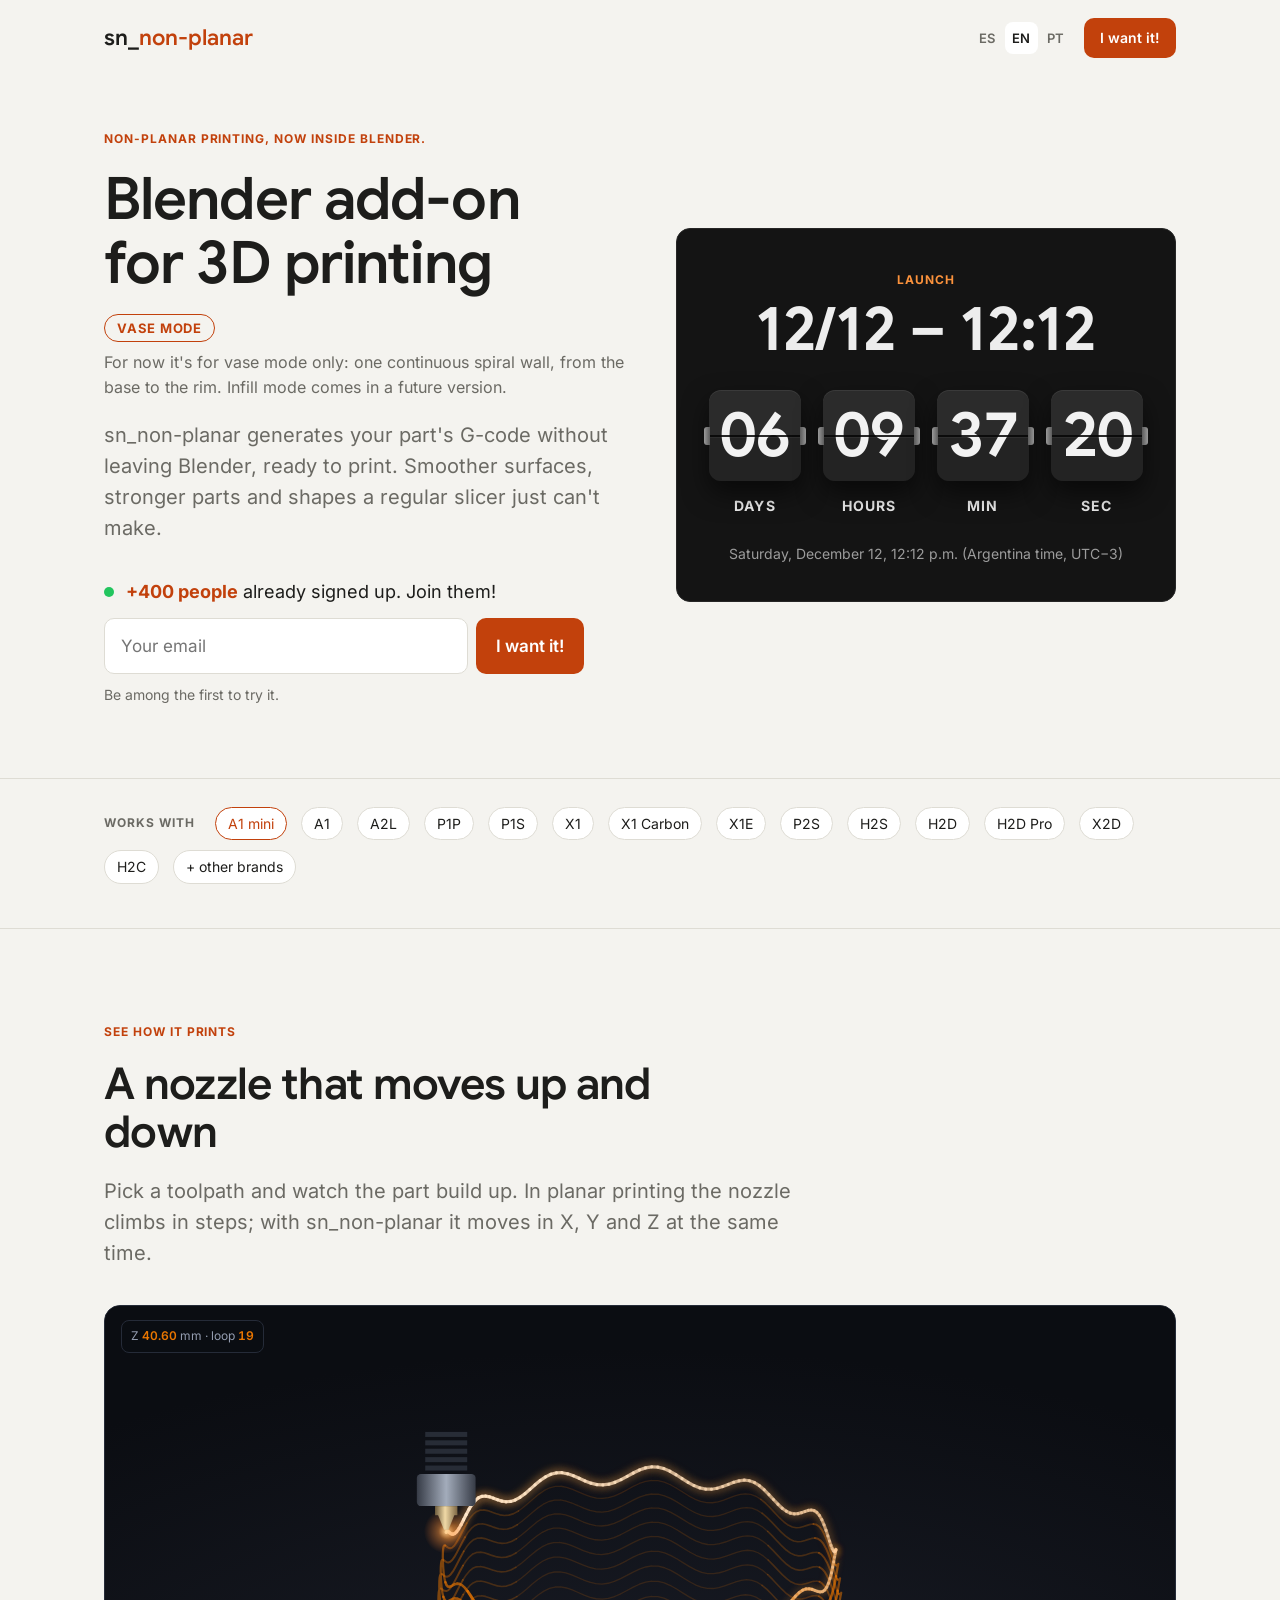
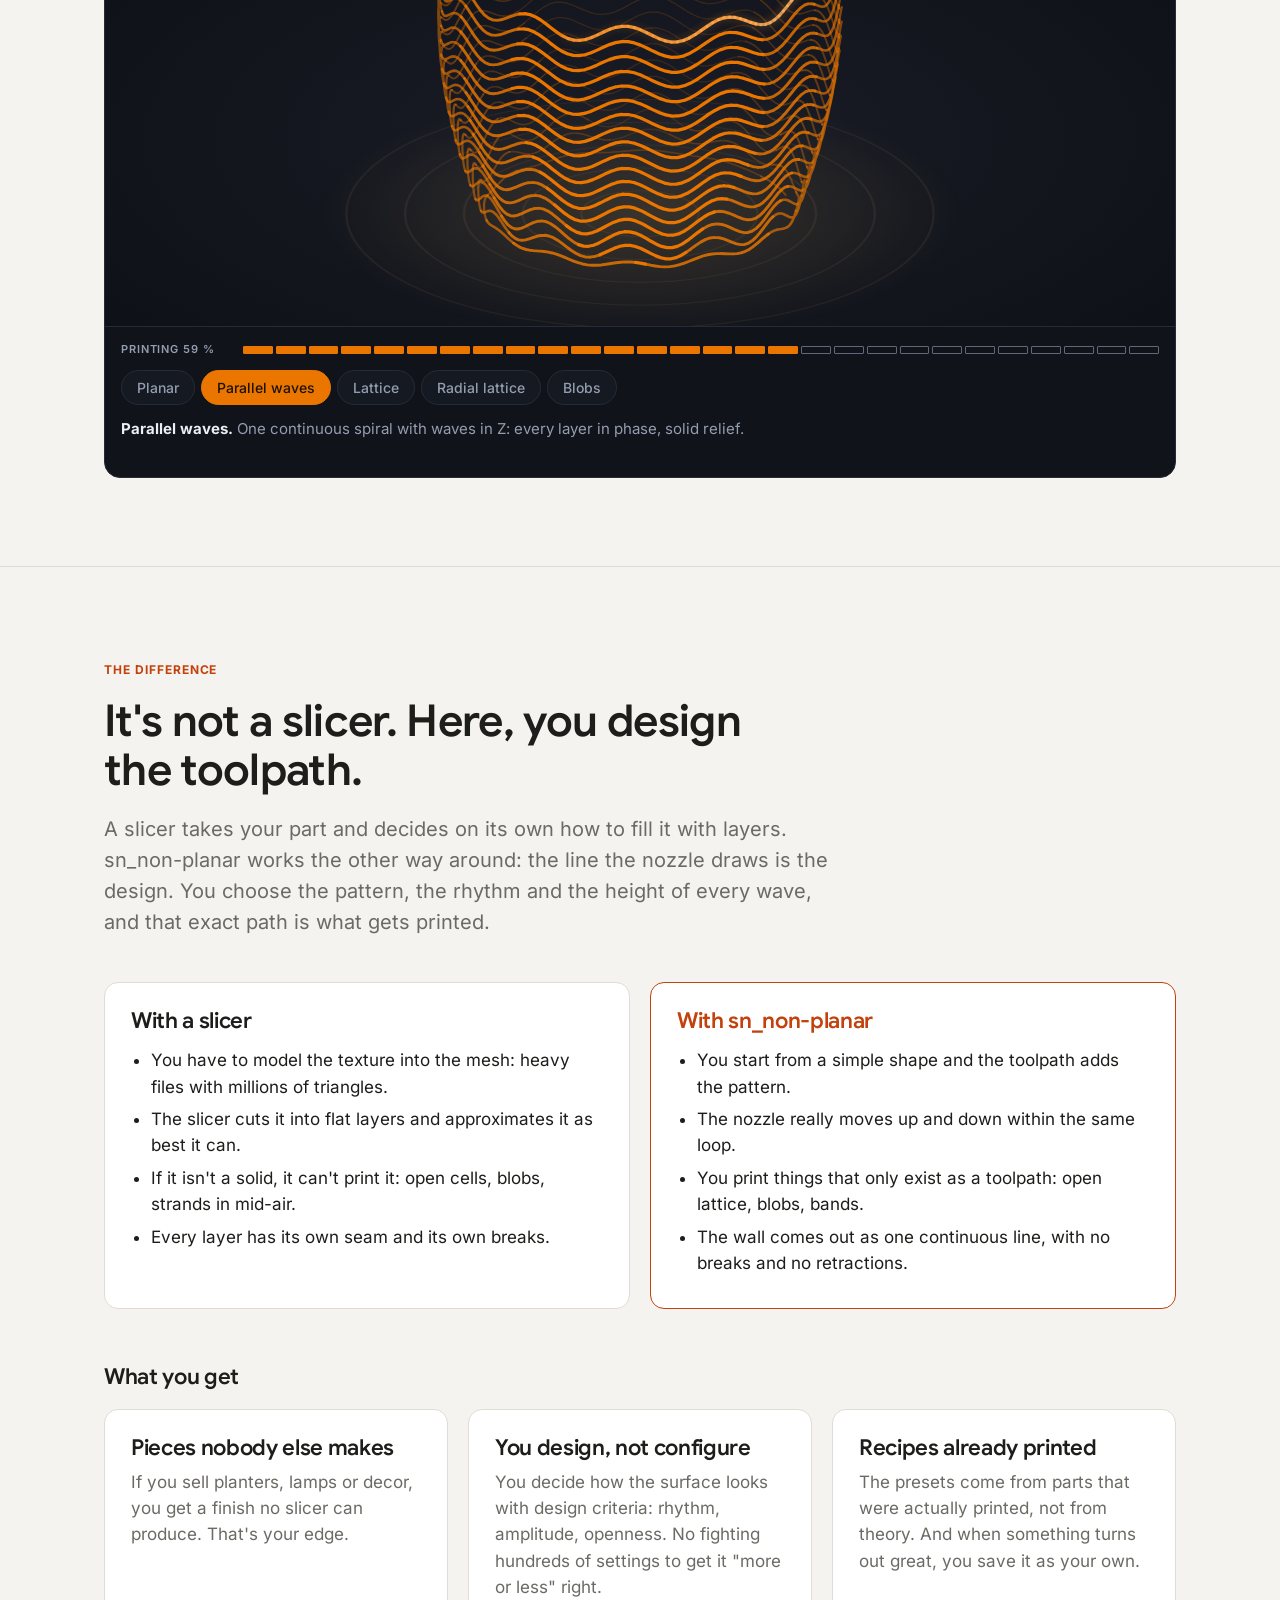
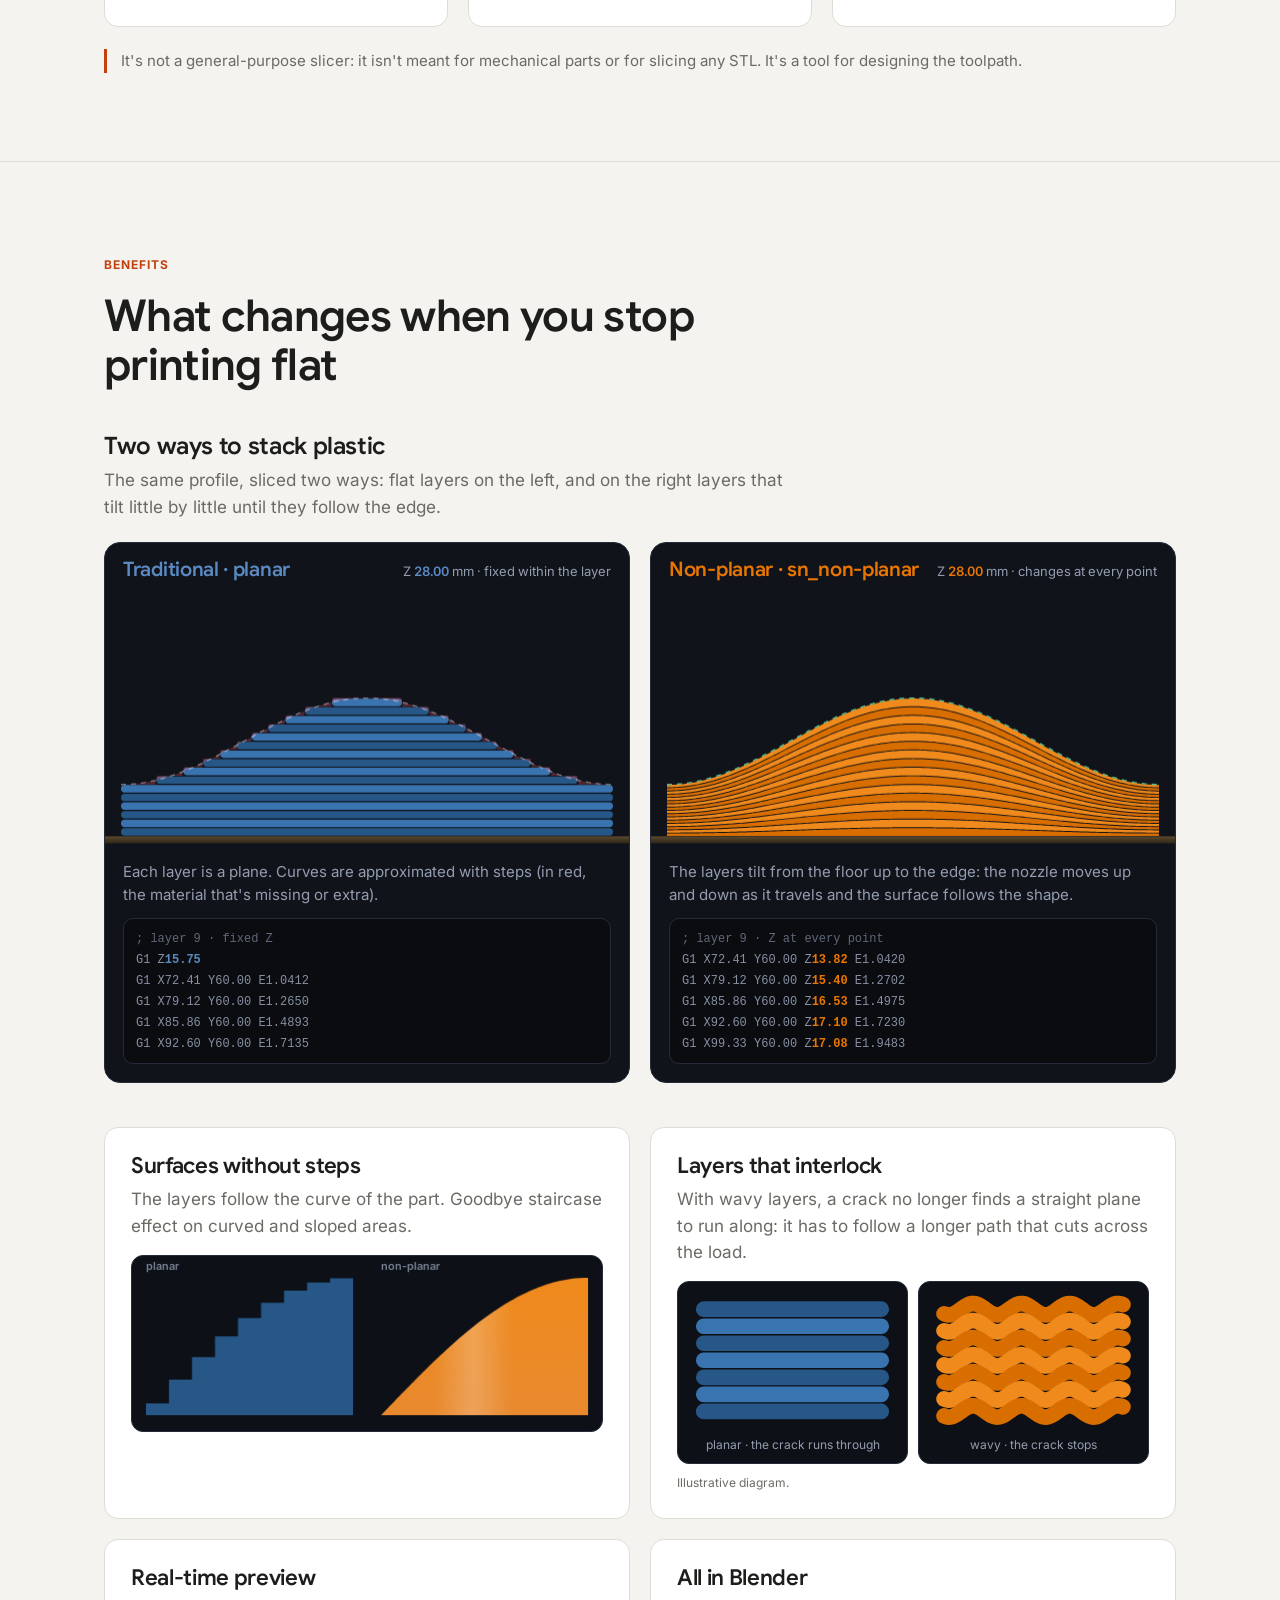
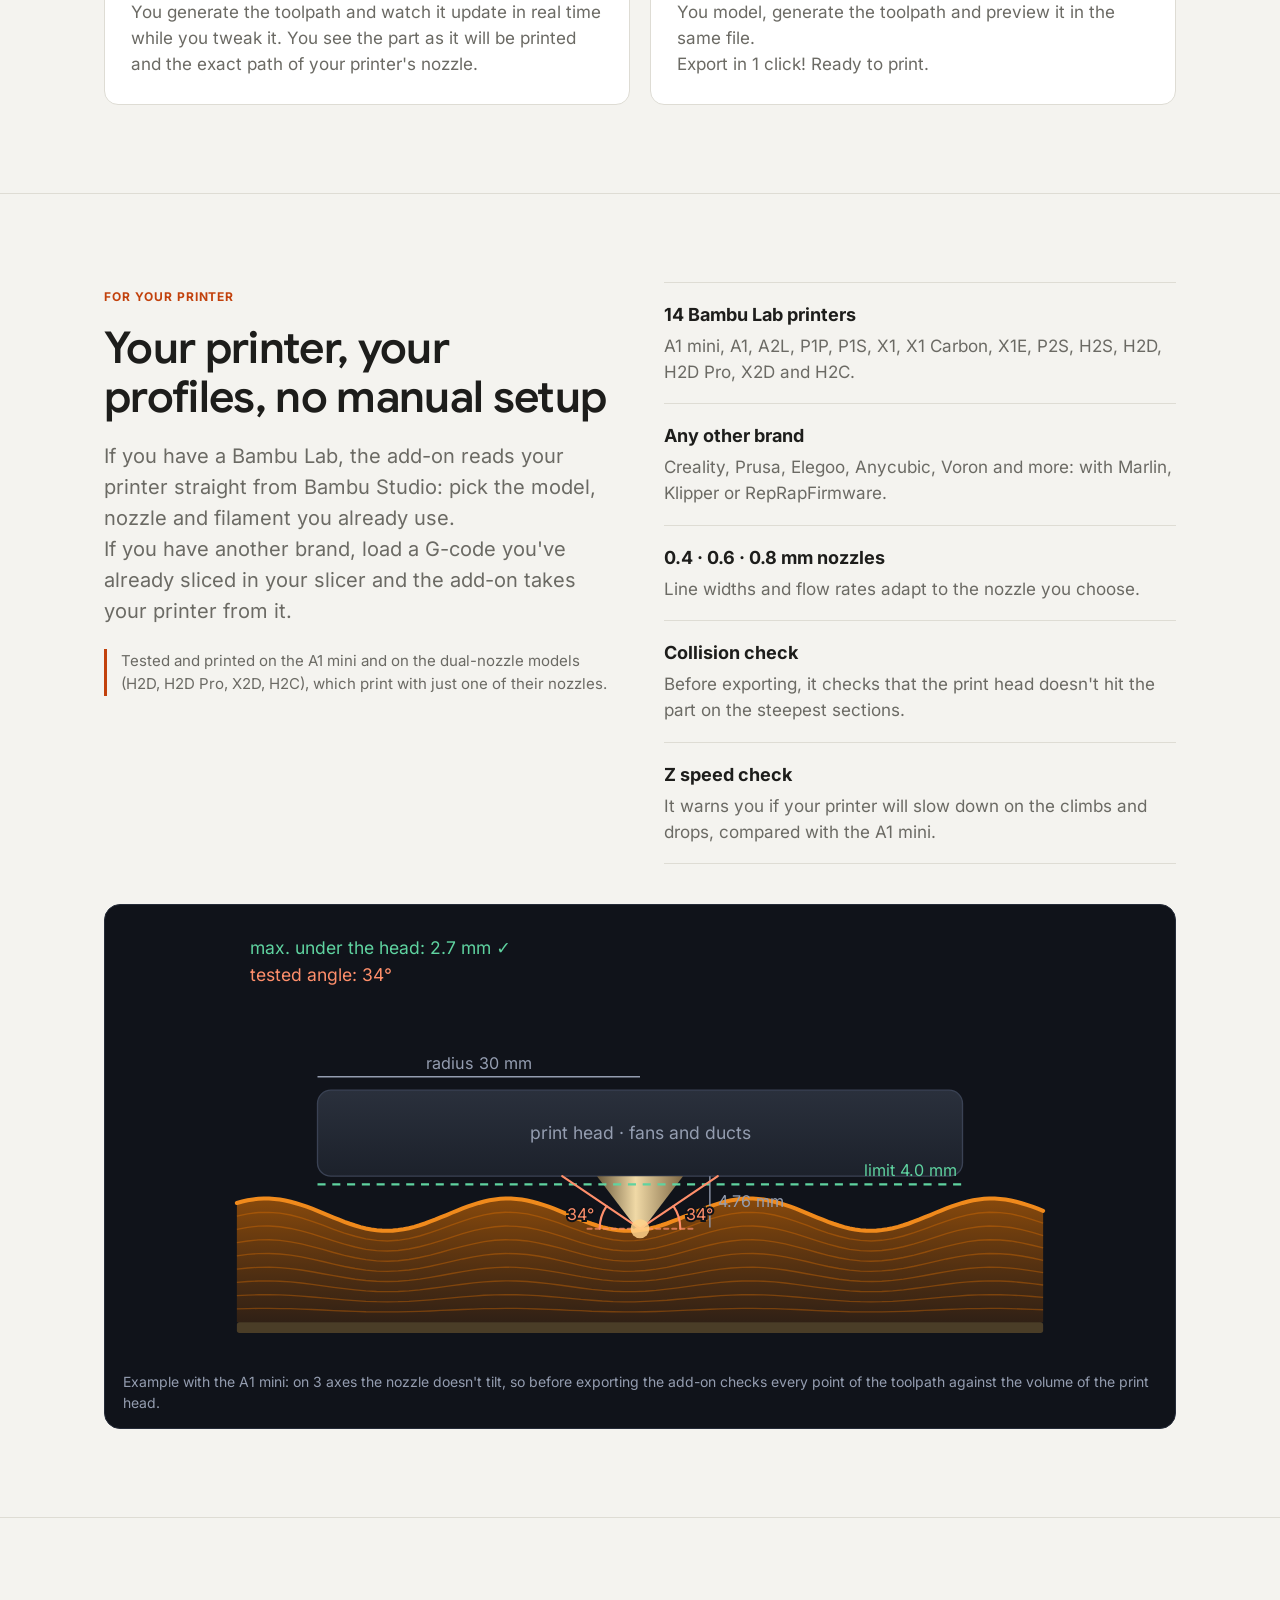
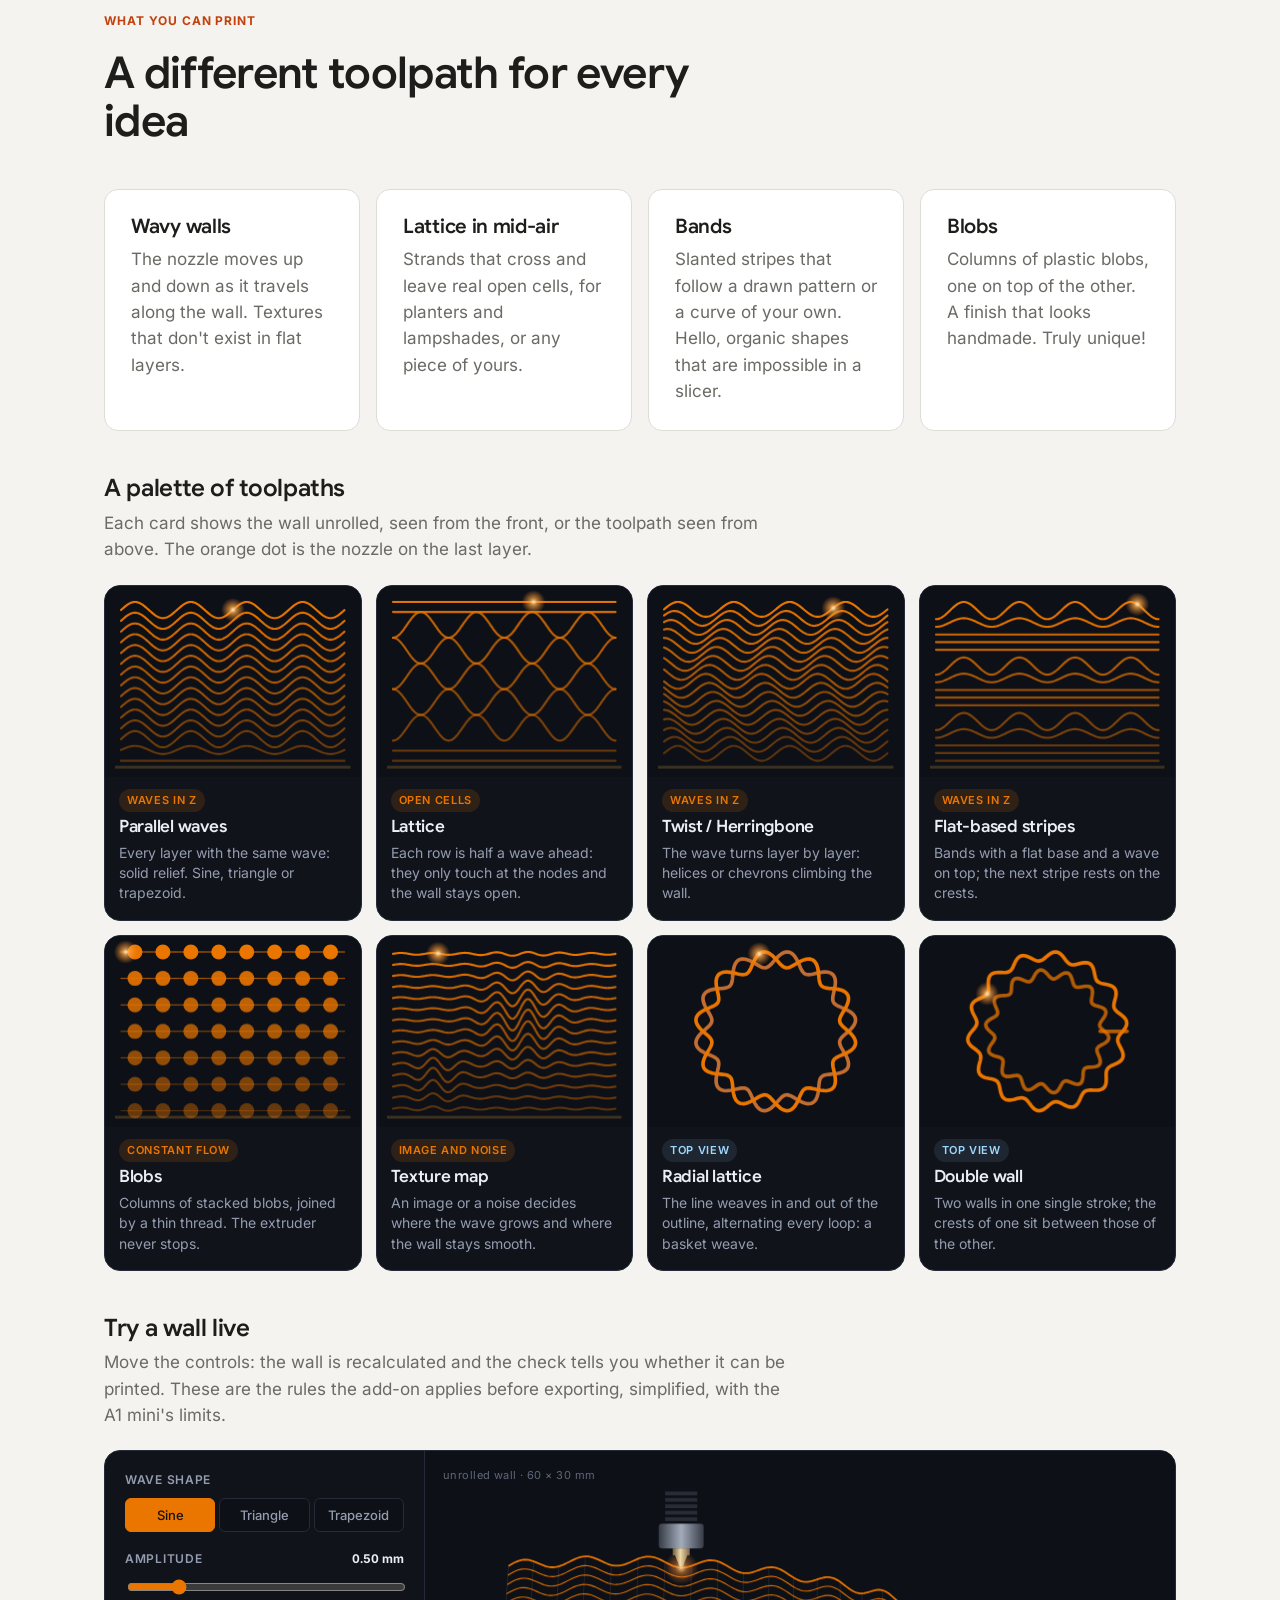
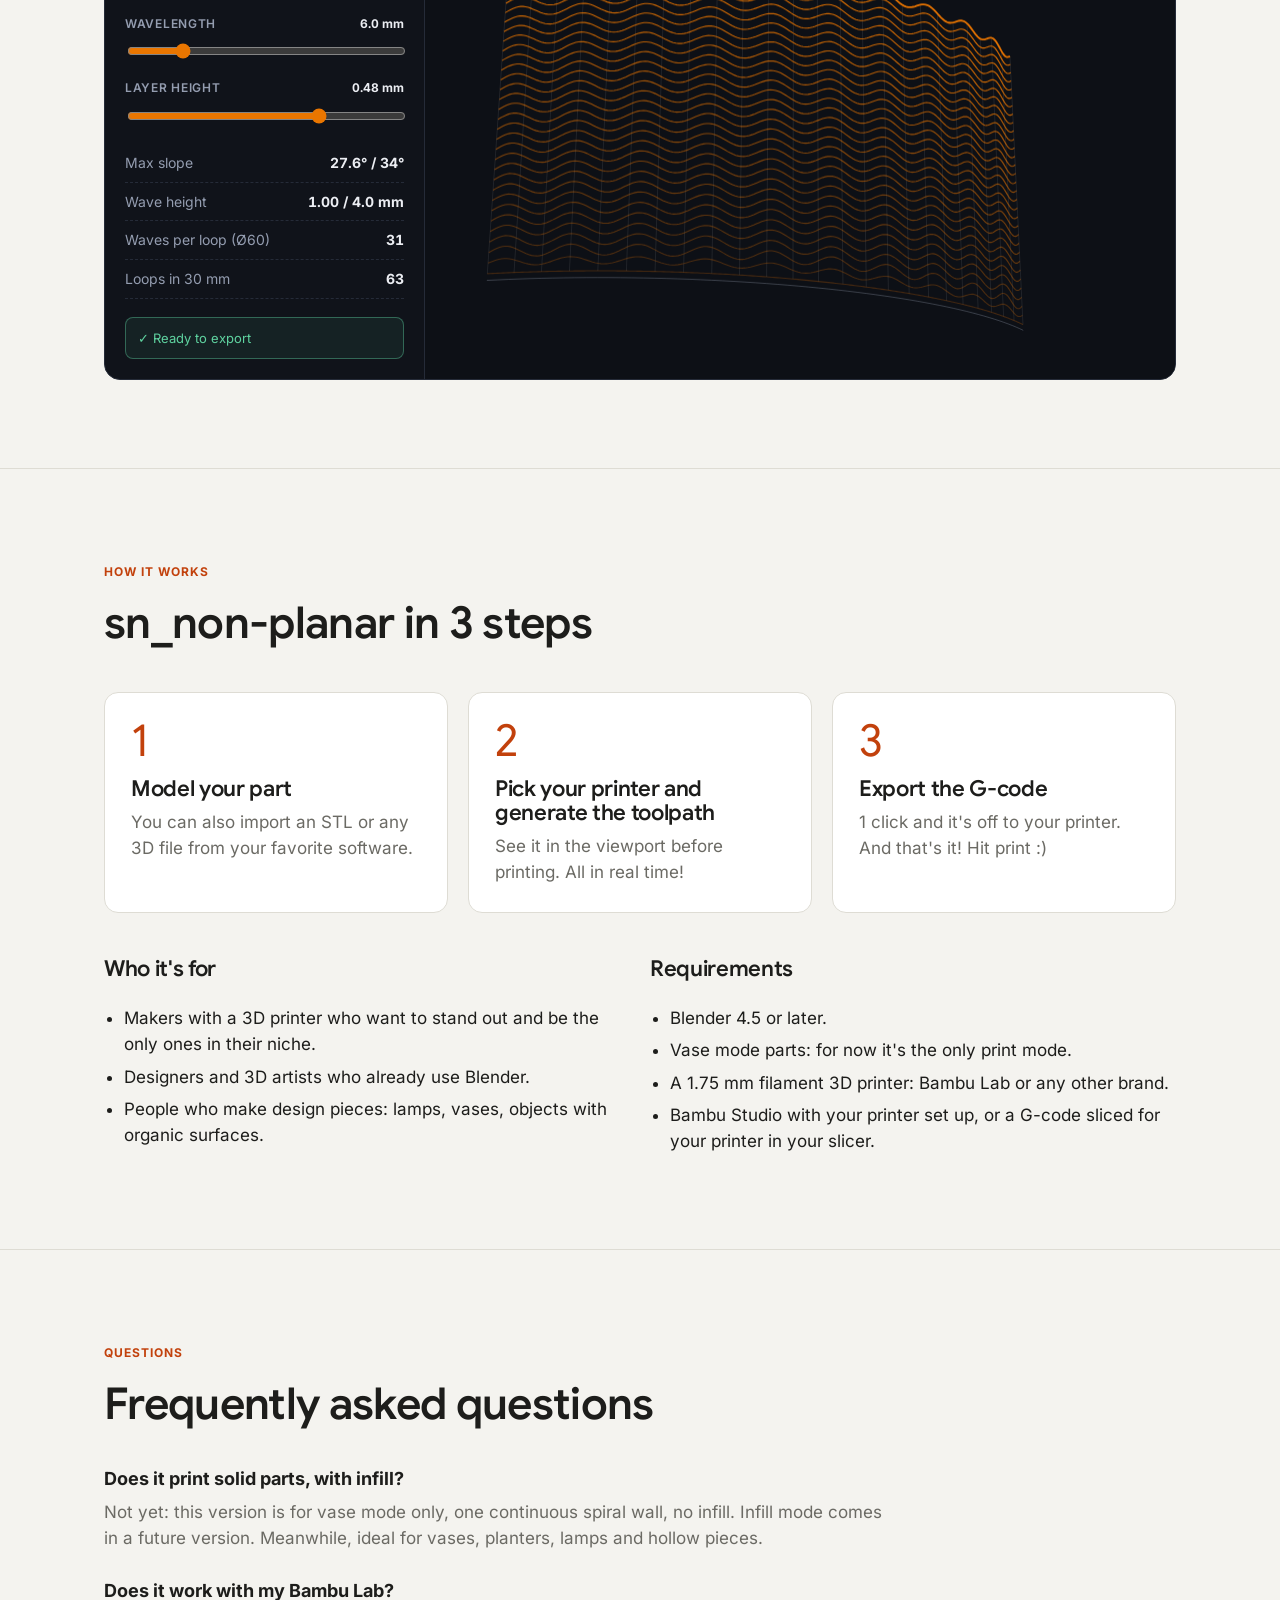
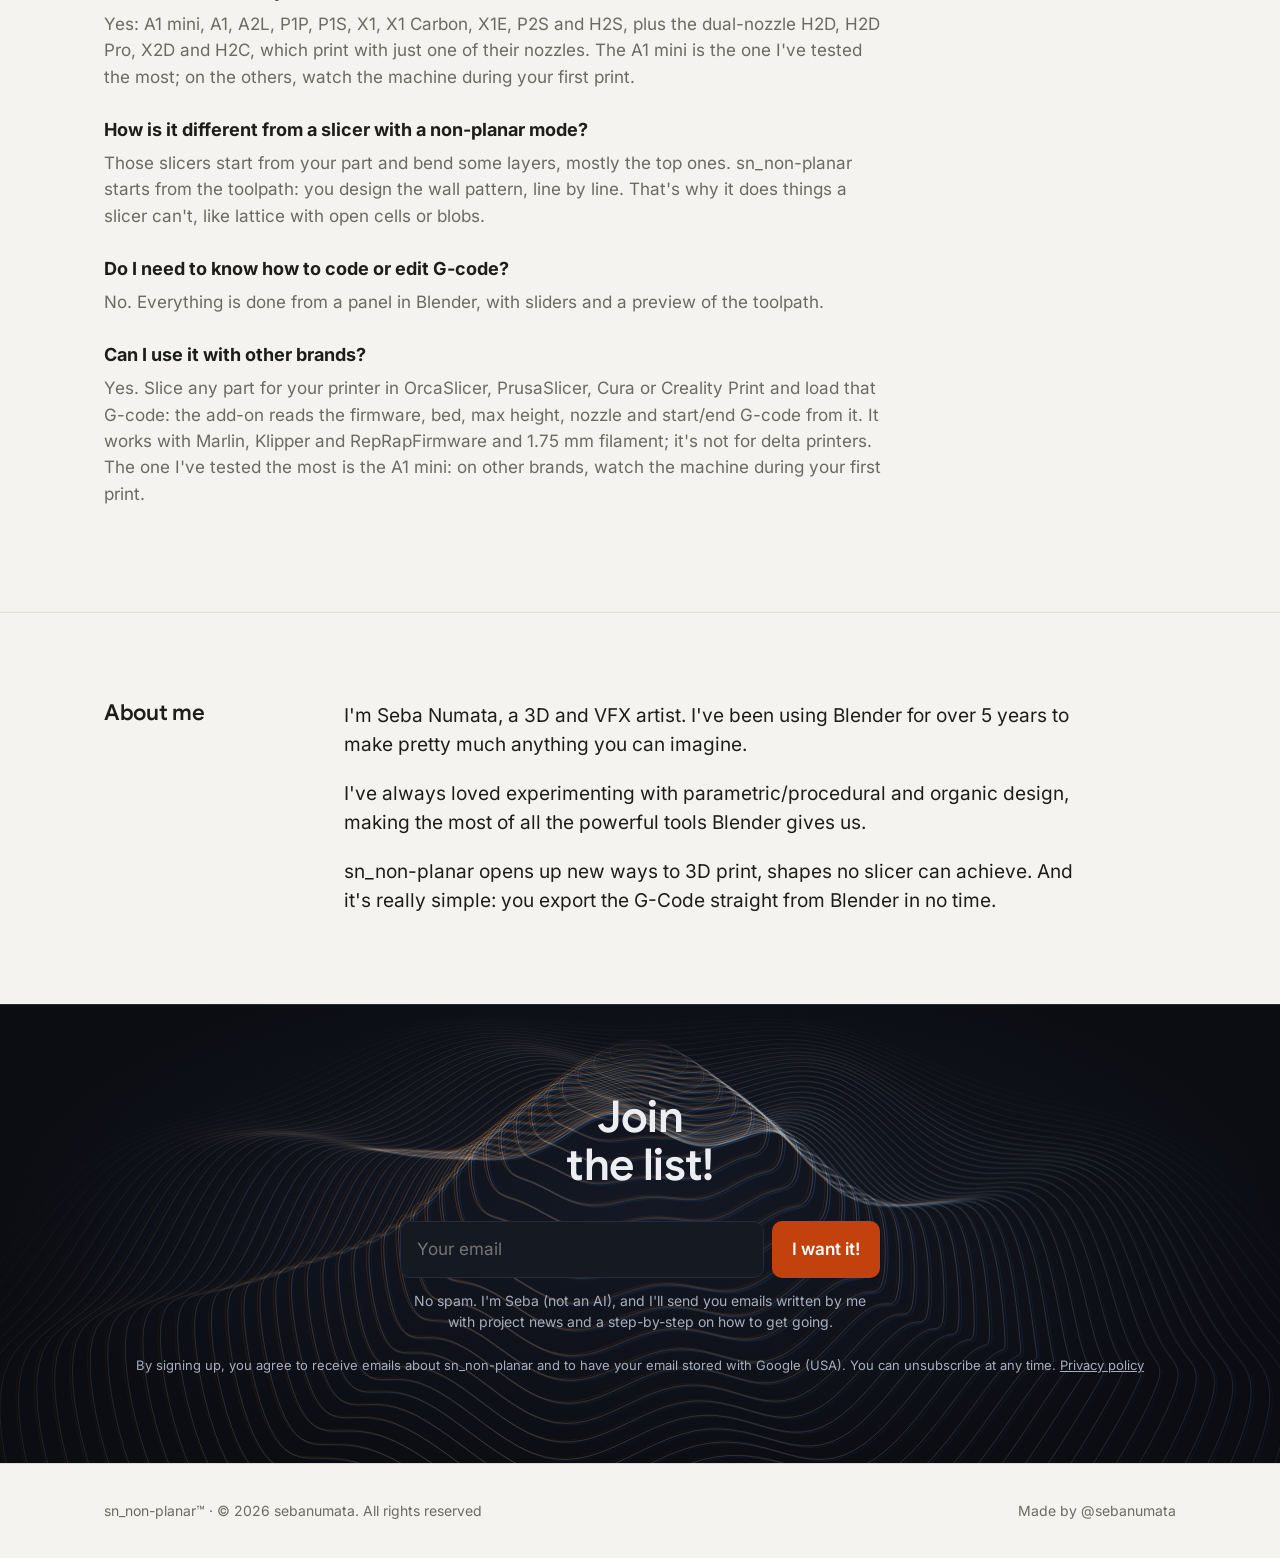
==== commit c1717485: "Landing: launch countdown as a flip-clock card (es/en/pt) Co-Authored-By: Claude Opus 5.5 <noreply@a" ====
--- a/index.html
+++ b/index.html
@@ -61,12 +61,21 @@
 .hero-grid{display:grid;grid-template-columns:1.05fr 1fr;gap:48px;align-items:center}
 .launch{background:var(--card);border:1px solid var(--line);border-radius:14px;padding:36px 32px}
 .launch .tag{margin-bottom:10px}
-.launch-date{font-family:var(--serif);font-size:clamp(44px,6vw,76px);line-height:1;color:var(--acc);letter-spacing:-.02em}
-.launch-sub{color:var(--mut);margin-top:12px}
-.count{display:grid;grid-template-columns:repeat(4,1fr);gap:10px;margin-top:28px}
-.count div{border:1px solid var(--line);border-radius:10px;padding:14px 6px;text-align:center}
-.count b{display:block;font-family:var(--serif);font-size:38px;font-weight:600;line-height:1;font-variant-numeric:tabular-nums}
-.count small{display:block;font-size:12px;color:var(--mut);margin-top:6px;text-transform:uppercase;letter-spacing:.06em}
+/* recuadro de lanzamiento: siempre oscuro, cuenta regresiva estilo reloj de paletas */
+.launch{background:#141414;border-color:#262626;color:#f2f2f2;text-align:center;container-type:inline-size}
+.launch .tag{color:#fb923c}
+.fl-title{font-family:var(--serif);font-weight:700;font-size:clamp(40px,5vw,60px);line-height:1;letter-spacing:-.01em;color:#ededed}
+.fl{display:grid;grid-template-columns:repeat(4,1fr);gap:clamp(14px,2vw,22px);margin-top:30px}
+.fl small{display:block;margin-top:14px;font-size:14px;font-weight:700;letter-spacing:.08em;text-transform:uppercase;color:#ededed}
+.fl-tile{position:relative;display:grid;place-items:center;aspect-ratio:1/1;border-radius:12px;perspective:300px;
+  background:linear-gradient(#2b2b2b 0 50%,#232323 50% 100%);box-shadow:0 12px 26px rgba(0,0,0,.55),inset 0 1px 0 rgba(255,255,255,.07)}
+.fl-tile::after{content:"";position:absolute;left:0;right:0;top:50%;height:2px;margin-top:-1px;background:rgba(8,8,8,.85);box-shadow:0 1px 0 rgba(255,255,255,.05)}
+.fl-tile::before{content:"";position:absolute;left:-5px;right:-5px;top:50%;height:18px;margin-top:-9px;z-index:1;
+  background:linear-gradient(90deg,#9a9a9a 0,#5c5c5c 6px,transparent 6px,transparent calc(100% - 6px),#5c5c5c calc(100% - 6px),#9a9a9a 100%);border-radius:3px}
+.fl-tile b{font-family:var(--serif);font-weight:700;font-size:14cqi;line-height:1;color:#f2f2f2;font-variant-numeric:tabular-nums;letter-spacing:-.02em}
+.fl-tile b.flip{animation:flFlip .45s ease-out}
+@keyframes flFlip{0%{transform:rotateX(75deg);opacity:.2}100%{transform:rotateX(0);opacity:1}}
+.fl-sub{margin-top:26px;font-size:14px;color:#9c9c9c}
 .launch,.launch .launch-date,.launch .count b,.launch .launch-done,dialog.aviso,dialog.aviso h3{font-family:var(--sans)}
 .launch-done{font-family:var(--serif);font-size:32px;margin-top:24px}
 form.join{display:flex;gap:8px;margin-top:32px;max-width:480px}
@@ -213,12 +222,12 @@
   .hero-txt .vmode-txt{order:6;margin-top:28px;font-size:15px;color:var(--mut)}
   .hero-txt .lead{order:7}
   .launch .tag{margin-bottom:6px}
-  .launch-date{font-size:clamp(40px,13vw,54px)}
-  .launch-sub{font-size:14px;margin-top:8px}
-  .count{gap:8px;margin-top:16px}
-  .count div{padding:10px 2px}
-  .count b{font-size:28px}
-  .count small{font-size:10px}
+  .fl-title{font-size:clamp(36px,11vw,46px)}
+  .fl{gap:10px;margin-top:20px}
+  .fl-tile{border-radius:9px}
+  .fl-tile::before{left:-3px;right:-3px;height:12px;margin-top:-6px;background:linear-gradient(90deg,#9a9a9a 0,#5c5c5c 4px,transparent 4px,transparent calc(100% - 4px),#5c5c5c calc(100% - 4px),#9a9a9a 100%)}
+  .fl small{font-size:11px;margin-top:9px;letter-spacing:.05em}
+  .fl-sub{margin-top:16px;font-size:13px}
 
   /* formularios a todo el ancho, fáciles de tocar */
   form.join{flex-direction:column;margin-top:20px;max-width:none}
@@ -392,6 +401,7 @@
   .stopmark{animation:none;opacity:1}
   .vgcode div{animation:none}
   .social-dot{animation:none}
+  .fl-tile b.flip{animation:none}
 }
 
 .lang{margin-left:auto;margin-right:12px;display:flex;gap:2px;font-size:13px;font-weight:600;letter-spacing:.04em}.lang a{color:var(--mut);text-decoration:none;padding:6px 7px;border-radius:8px}.lang a:hover{color:var(--ink)}.lang a[aria-current]{color:var(--ink);background:var(--card)}header .logo{white-space:nowrap}@media (max-width:600px){.lang{margin-right:8px;font-size:12px}.lang a{padding:5px 5px}}
@@ -425,14 +435,14 @@
     </div>
     <div class="launch">
       <span class="tag">Lanzamiento</span>
-      <p class="launch-date">12/12 – 12:12</p>
-      <p class="launch-sub">Sábado 12 de diciembre, 12:12 h (hora Argentina)</p>
-      <div class="count" id="sn-count" data-launch="2026-12-12T12:12:00-03:00">
-        <div><b id="cd-d">--</b><small>días</small></div>
-        <div><b id="cd-h">--</b><small>horas</small></div>
-        <div><b id="cd-m">--</b><small>min</small></div>
-        <div><b id="cd-s">--</b><small>seg</small></div>
+      <p class="fl-title">12/12 – 12:12</p>
+      <div class="fl" id="sn-count" data-launch="2026-12-12T12:12:00-03:00">
+        <div><span class="fl-tile"><b id="cd-d">--</b></span><small>días</small></div>
+        <div><span class="fl-tile"><b id="cd-h">--</b></span><small>horas</small></div>
+        <div><span class="fl-tile"><b id="cd-m">--</b></span><small>min</small></div>
+        <div><span class="fl-tile"><b id="cd-s">--</b></span><small>seg</small></div>
       </div>
+      <p class="fl-sub">Sábado 12 de diciembre, 12:12 h (hora Argentina)</p>
       <p class="launch-done" id="cd-done" hidden="">¡Ya salió!</p>
     </div>
   </div>
@@ -748,13 +758,22 @@
   if(!box) return;
   const end = new Date(box.dataset.launch).getTime();
   const two = n => String(n).padStart(2, '0');
+  // cambia el número y, si cambió, lo hace girar como una paleta
+  function set(id, v){
+    const el = document.getElementById(id);
+    if(el.textContent === v) return;
+    const primera = el.textContent === '--';
+    el.textContent = v;
+    if(primera) return;
+    el.classList.remove('flip'); void el.offsetWidth; el.classList.add('flip');
+  }
   function tick(){
     let s = Math.max(0, Math.floor((end - Date.now()) / 1000));
     if(s === 0){ box.hidden = true; document.getElementById('cd-done').hidden = false; return; }
-    document.getElementById('cd-d').textContent = Math.floor(s / 86400);
-    document.getElementById('cd-h').textContent = two(Math.floor(s % 86400 / 3600));
-    document.getElementById('cd-m').textContent = two(Math.floor(s % 3600 / 60));
-    document.getElementById('cd-s').textContent = two(s % 60);
+    set('cd-d', two(Math.floor(s / 86400)));
+    set('cd-h', two(Math.floor(s % 86400 / 3600)));
+    set('cd-m', two(Math.floor(s % 3600 / 60)));
+    set('cd-s', two(s % 60));
     setTimeout(tick, 1000 - Date.now() % 1000);
   }
   tick();
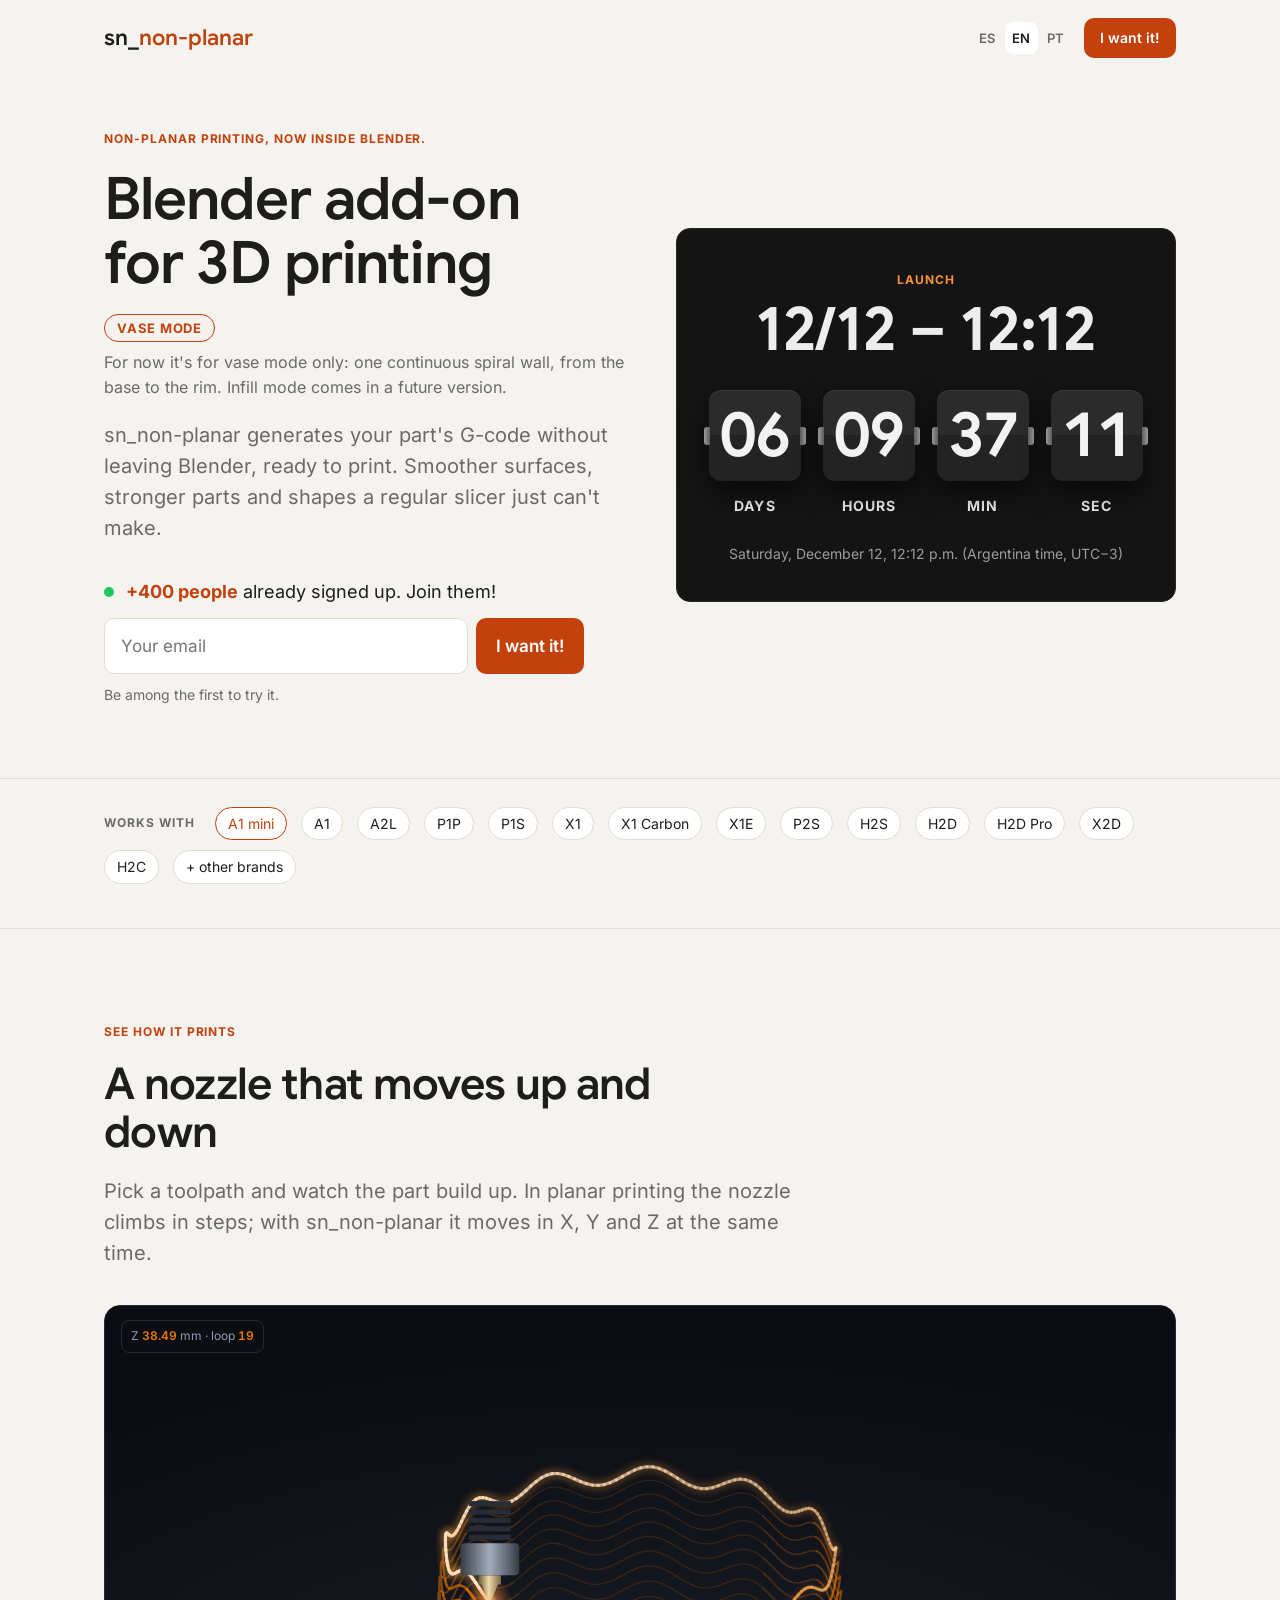
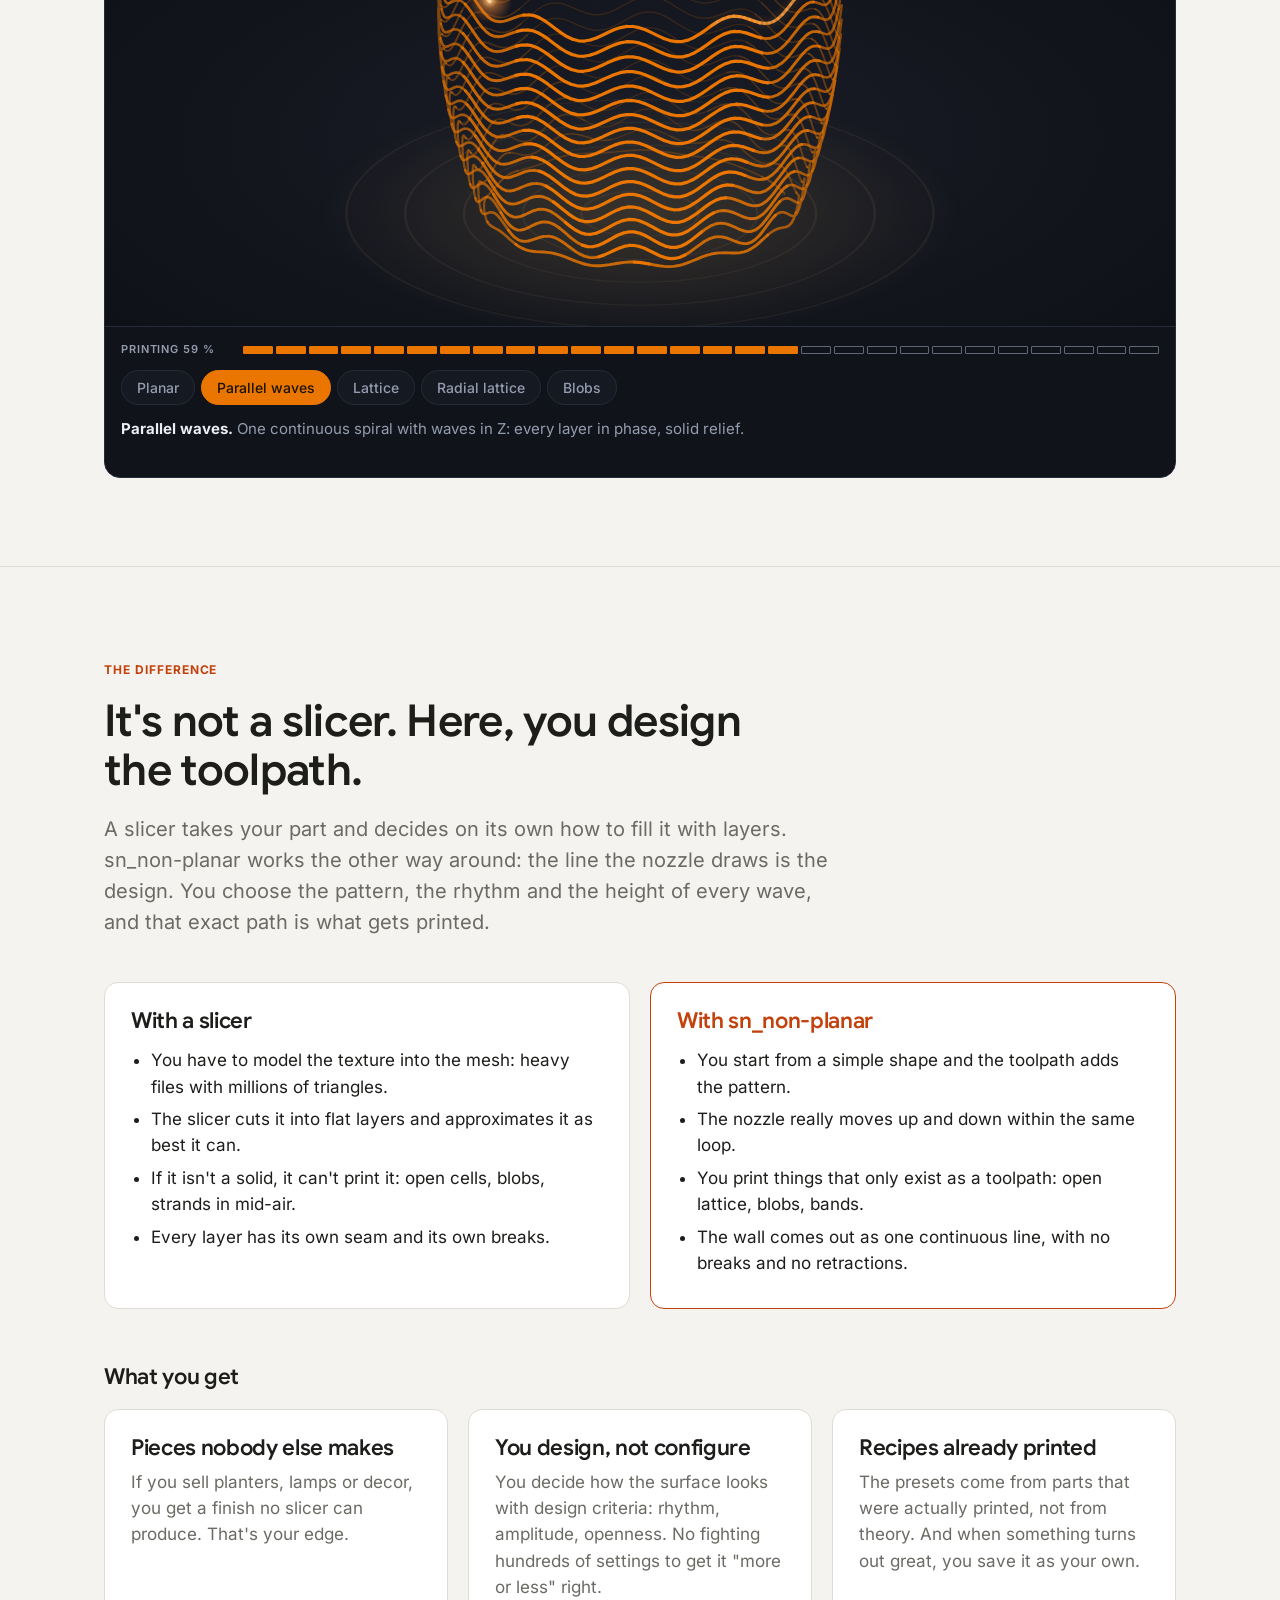
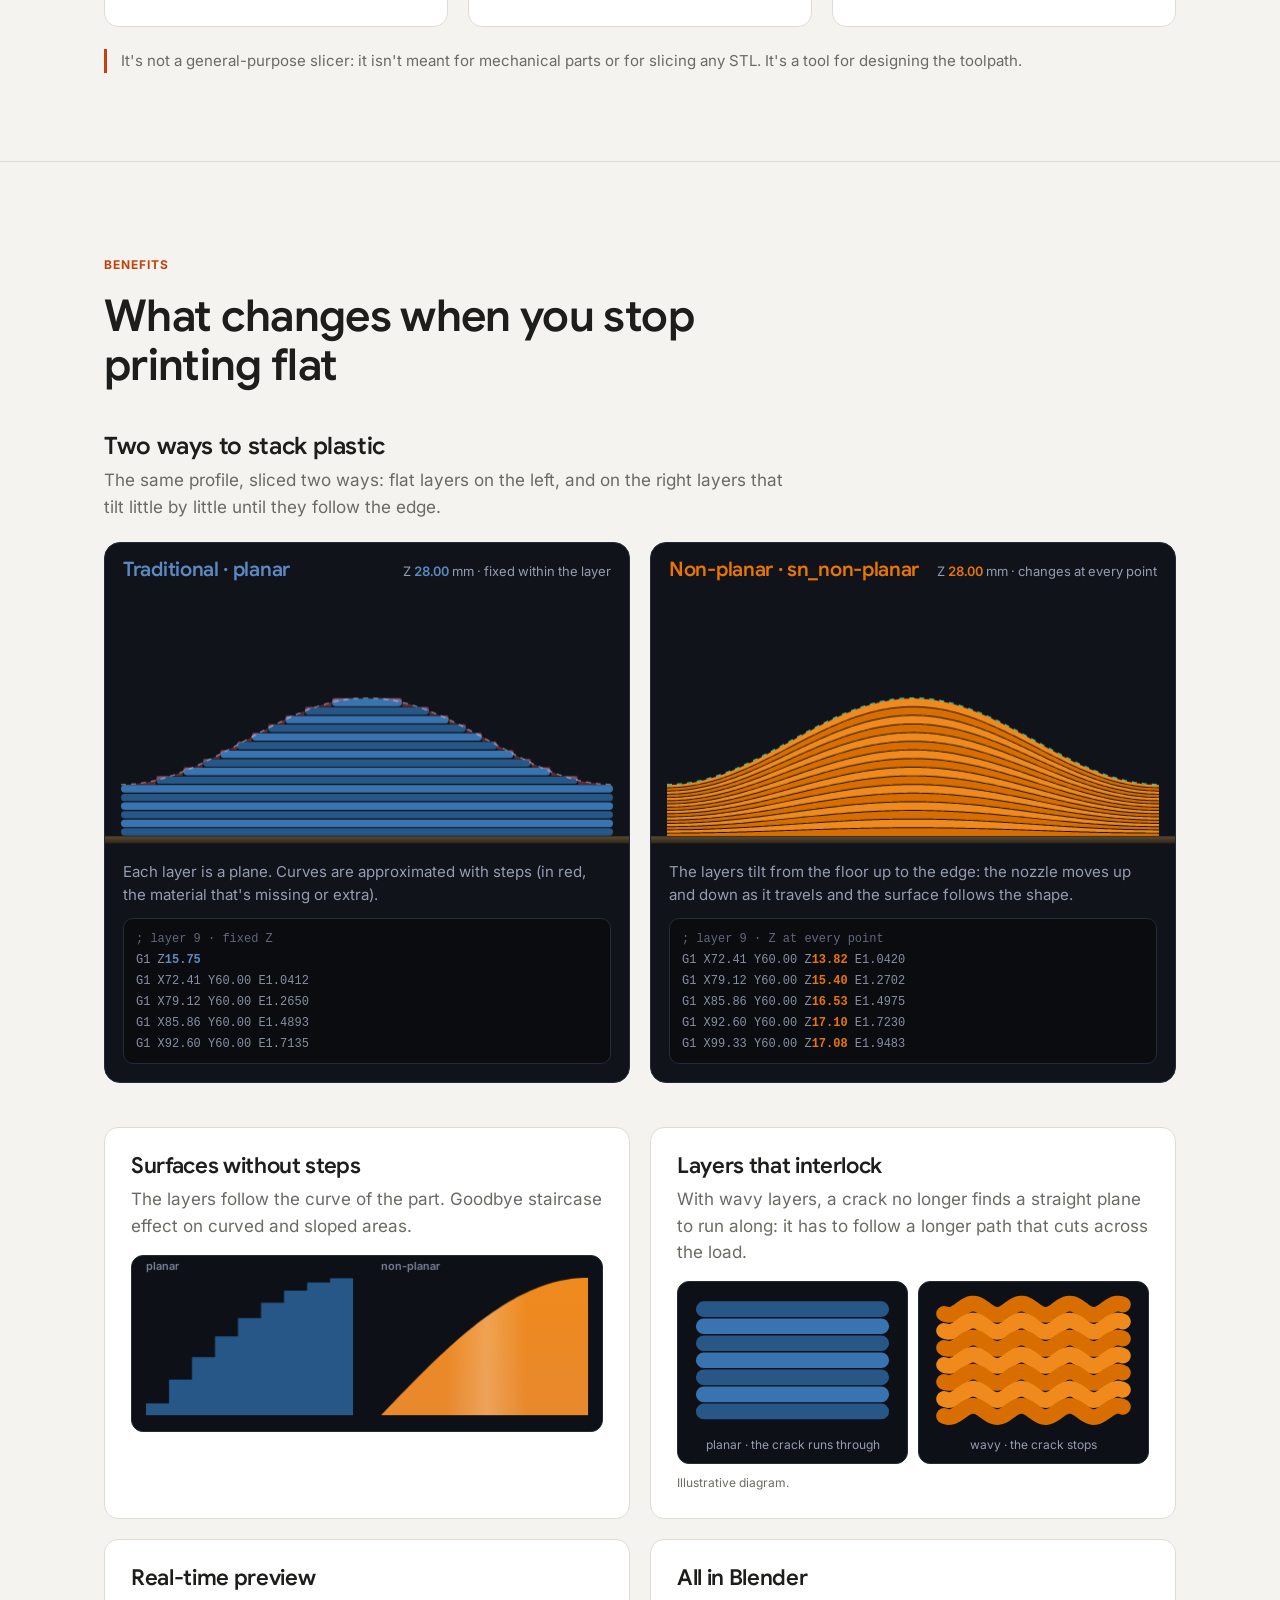
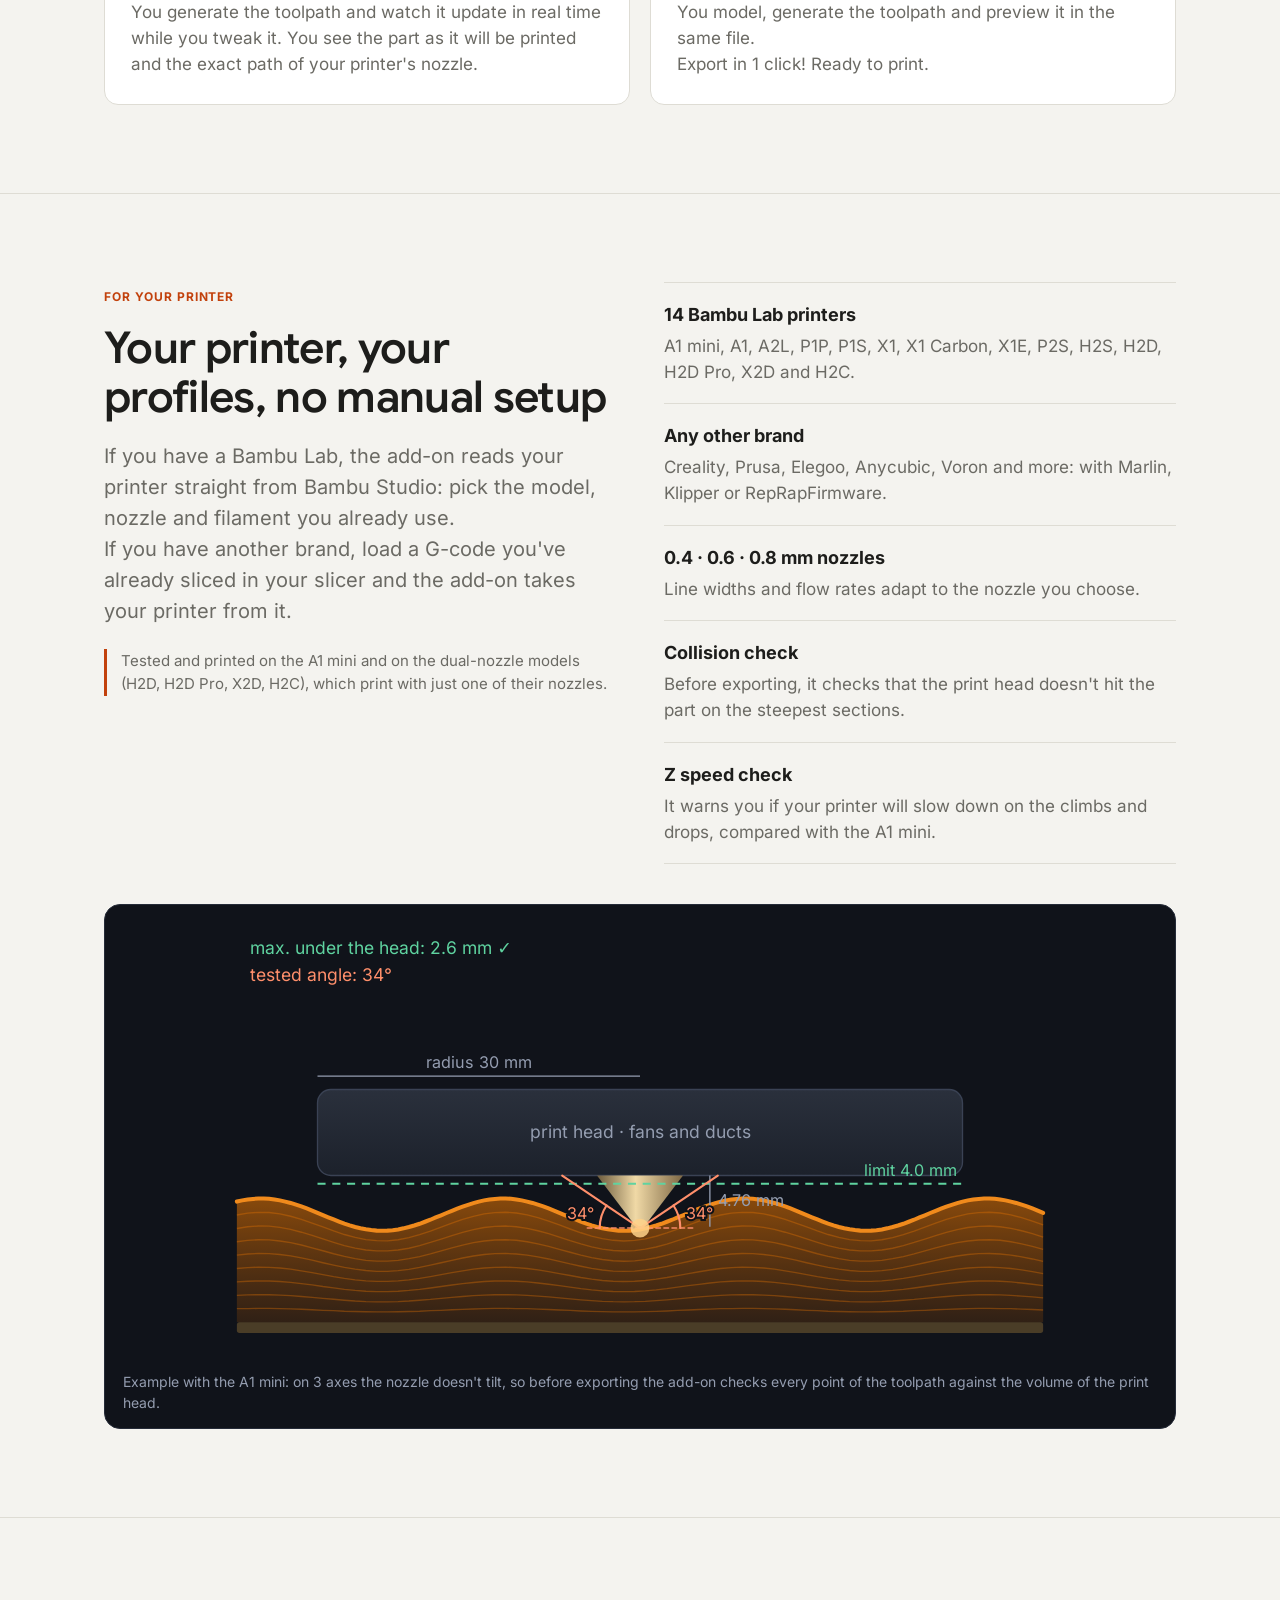
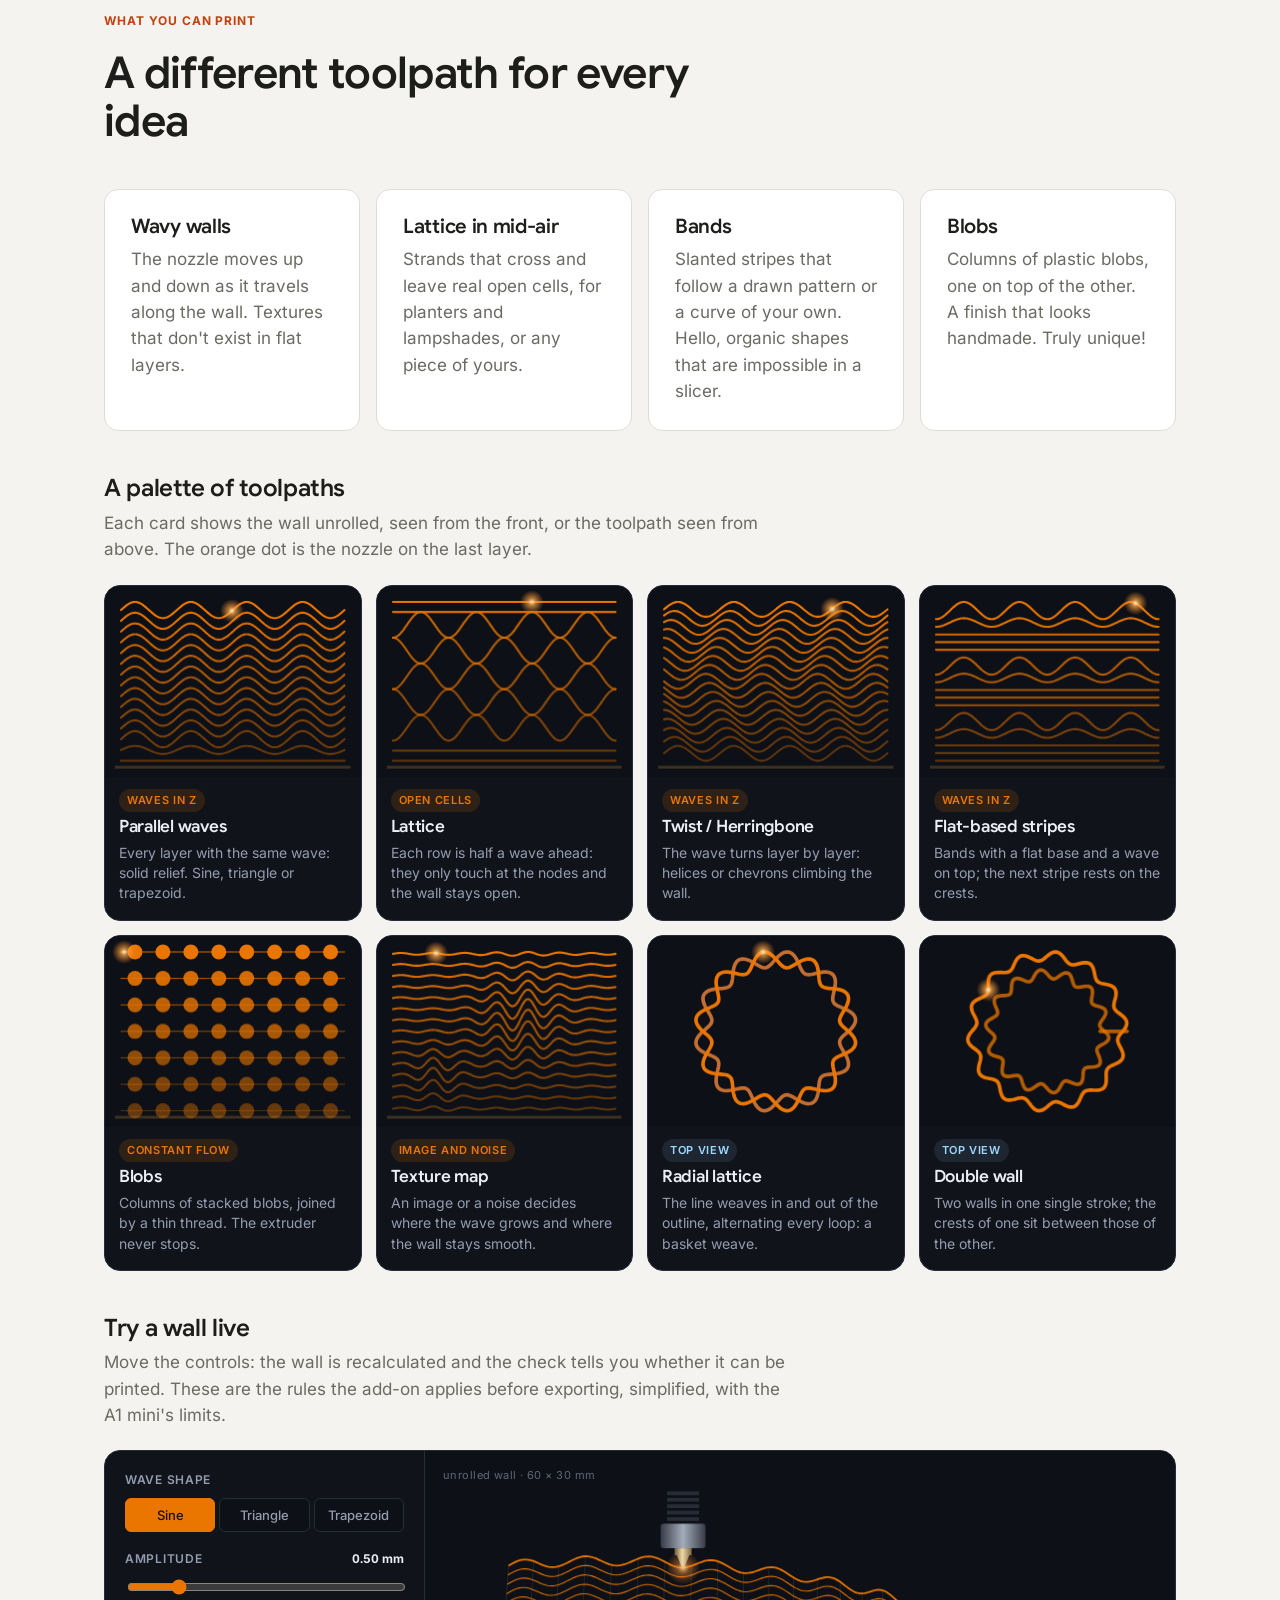
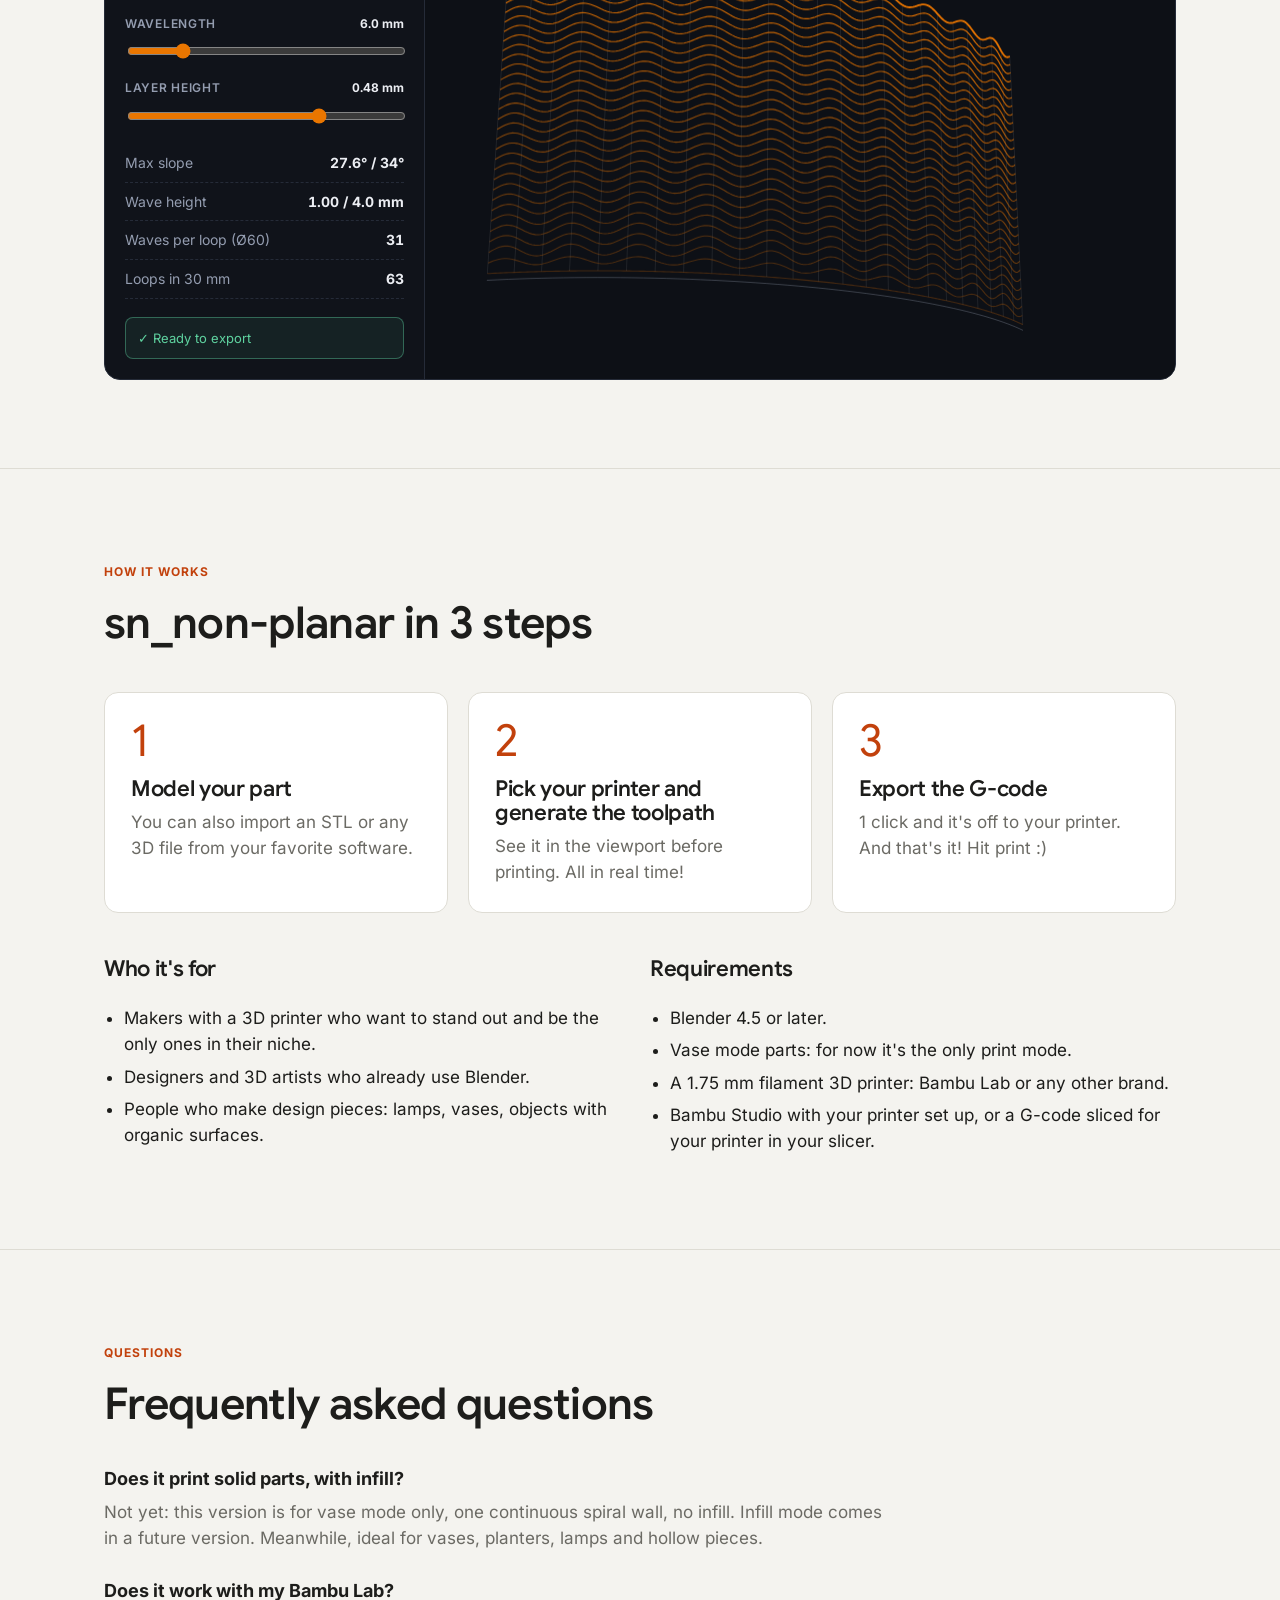
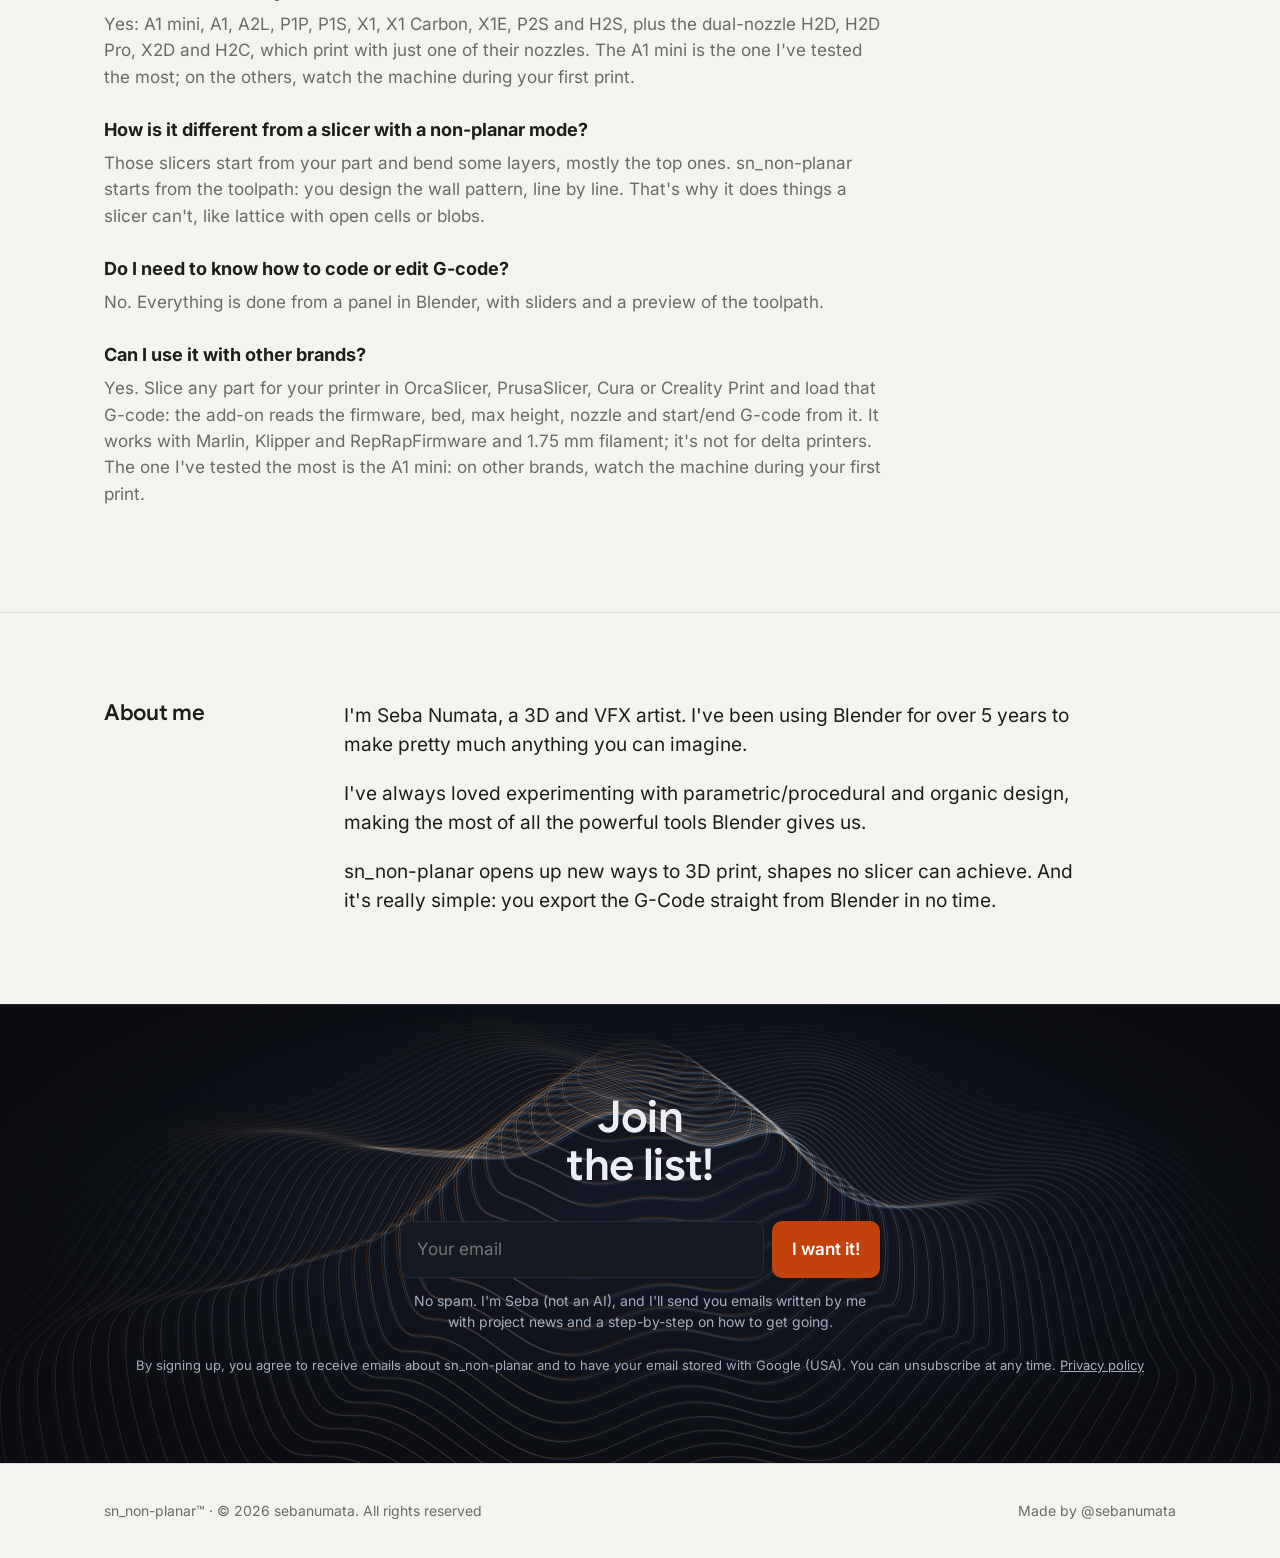
==== commit 7168e6f3: "Landing: flip tiles without center line, shorter and softer number change (es/en/pt) Co-Authored-By:" ====
--- a/index.html
+++ b/index.html
@@ -69,12 +69,11 @@
 .fl small{display:block;margin-top:14px;font-size:14px;font-weight:700;letter-spacing:.08em;text-transform:uppercase;color:#ededed}
 .fl-tile{position:relative;display:grid;place-items:center;aspect-ratio:1/1;border-radius:12px;perspective:300px;
   background:linear-gradient(#2b2b2b 0 50%,#232323 50% 100%);box-shadow:0 12px 26px rgba(0,0,0,.55),inset 0 1px 0 rgba(255,255,255,.07)}
-.fl-tile::after{content:"";position:absolute;left:0;right:0;top:50%;height:2px;margin-top:-1px;background:rgba(8,8,8,.85);box-shadow:0 1px 0 rgba(255,255,255,.05)}
 .fl-tile::before{content:"";position:absolute;left:-5px;right:-5px;top:50%;height:18px;margin-top:-9px;z-index:1;
   background:linear-gradient(90deg,#9a9a9a 0,#5c5c5c 6px,transparent 6px,transparent calc(100% - 6px),#5c5c5c calc(100% - 6px),#9a9a9a 100%);border-radius:3px}
 .fl-tile b{font-family:var(--serif);font-weight:700;font-size:14cqi;line-height:1;color:#f2f2f2;font-variant-numeric:tabular-nums;letter-spacing:-.02em}
-.fl-tile b.flip{animation:flFlip .45s ease-out}
-@keyframes flFlip{0%{transform:rotateX(75deg);opacity:.2}100%{transform:rotateX(0);opacity:1}}
+.fl-tile b.flip{animation:flFlip .22s ease-out}
+@keyframes flFlip{0%{transform:translateY(-6%);opacity:.6}100%{transform:none;opacity:1}}
 .fl-sub{margin-top:26px;font-size:14px;color:#9c9c9c}
 .launch,.launch .launch-date,.launch .count b,.launch .launch-done,dialog.aviso,dialog.aviso h3{font-family:var(--sans)}
 .launch-done{font-family:var(--serif);font-size:32px;margin-top:24px}
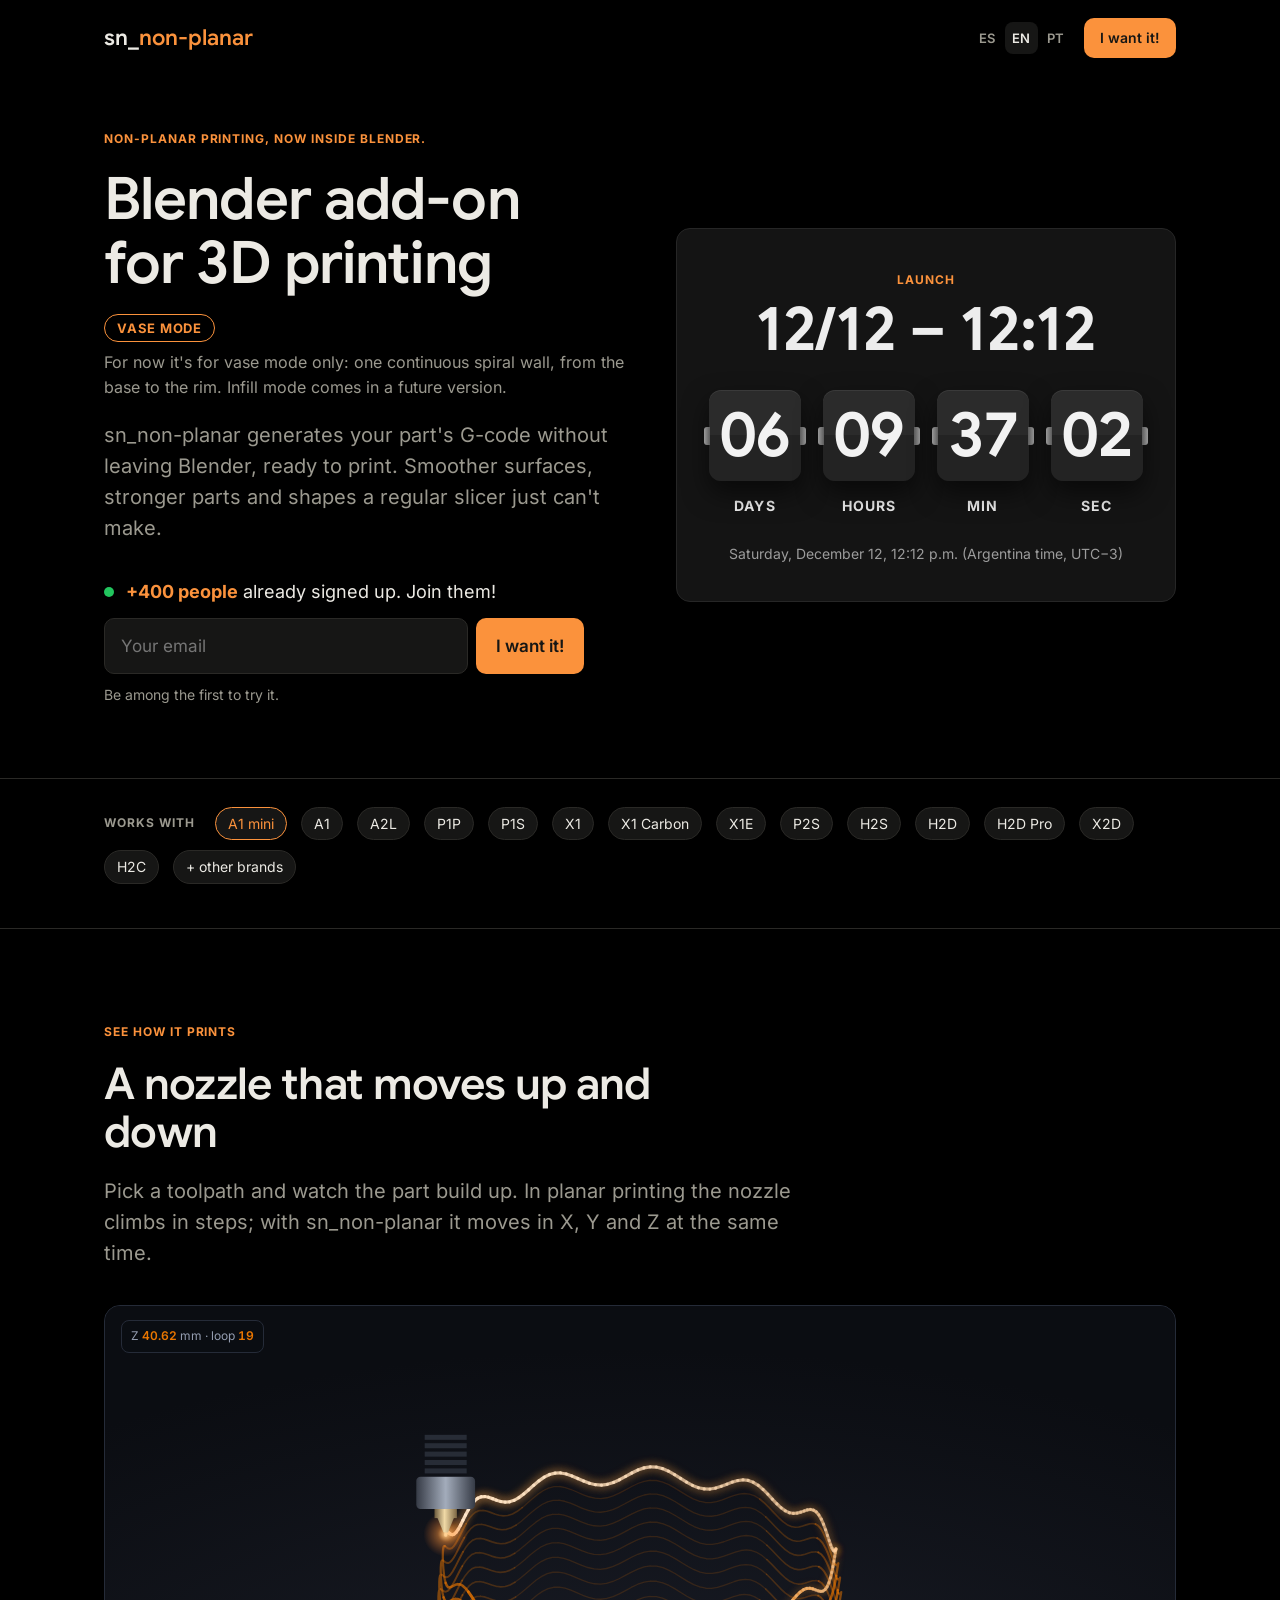
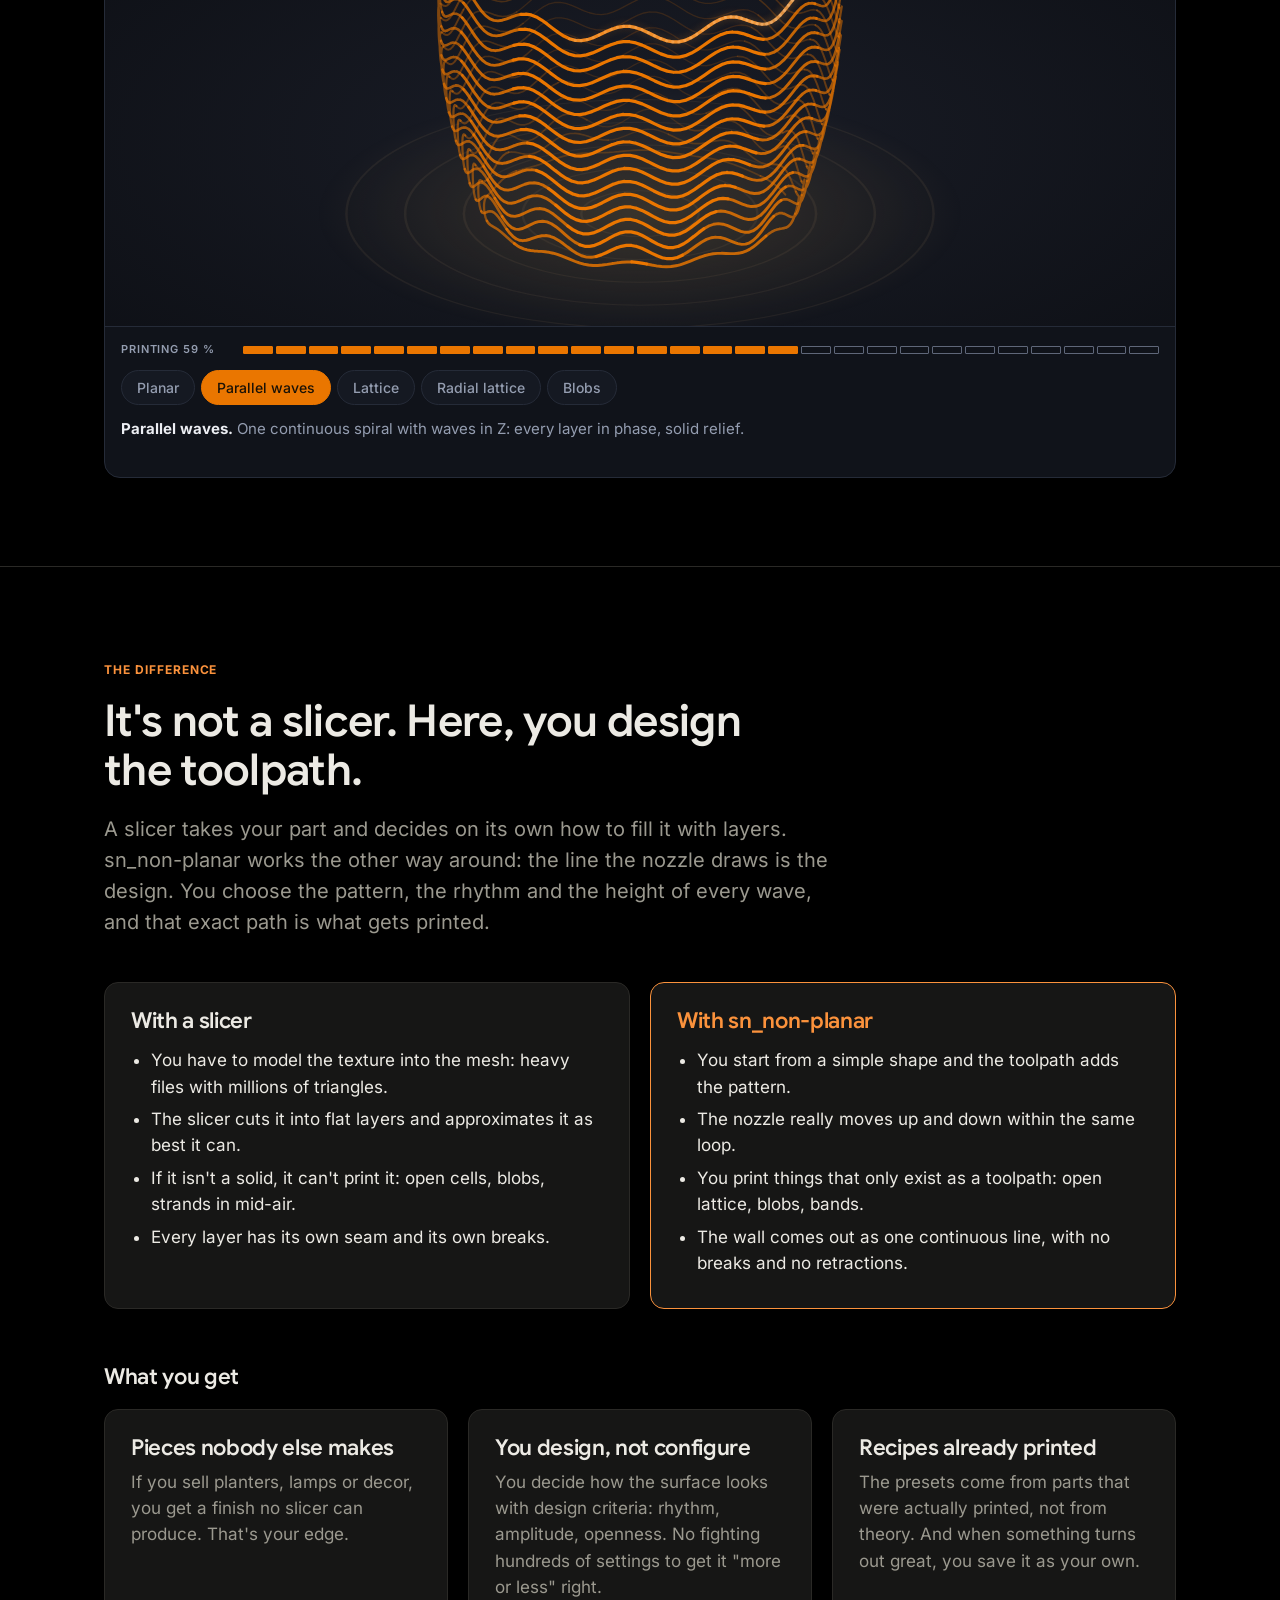
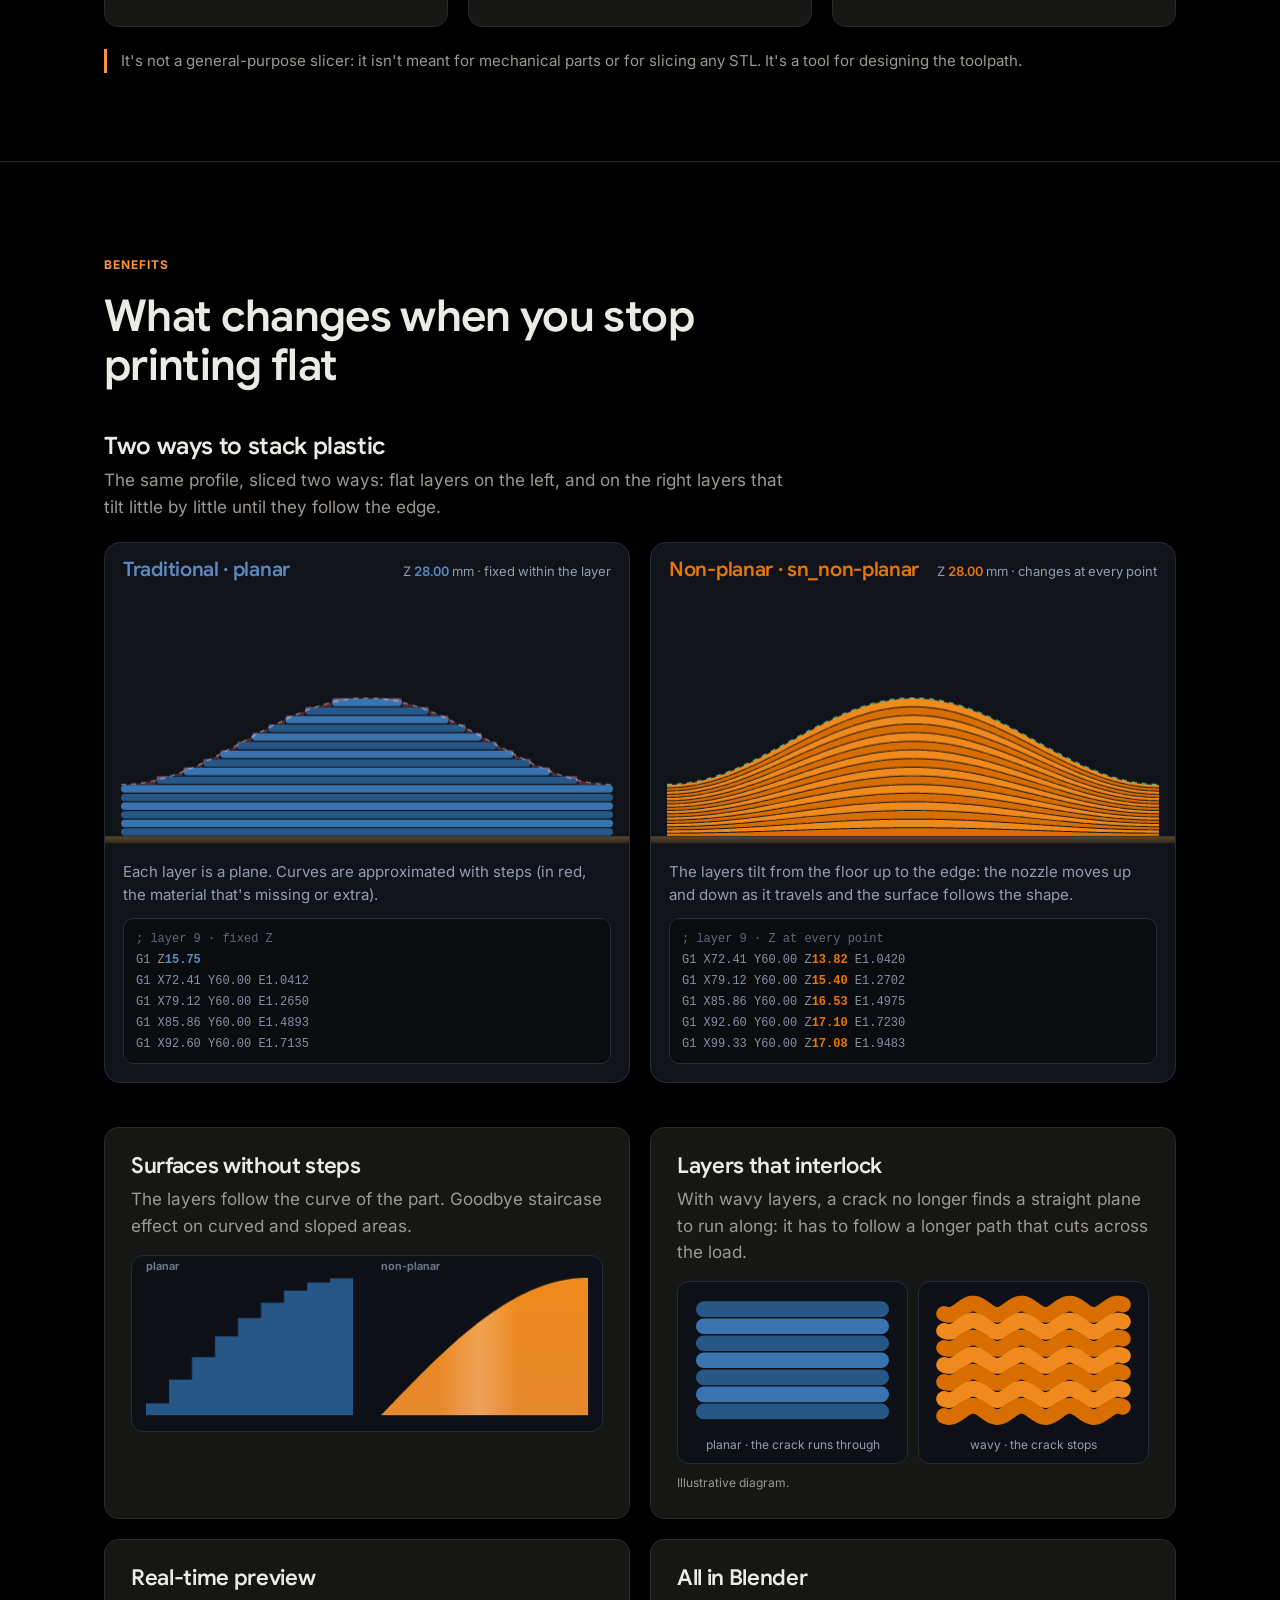
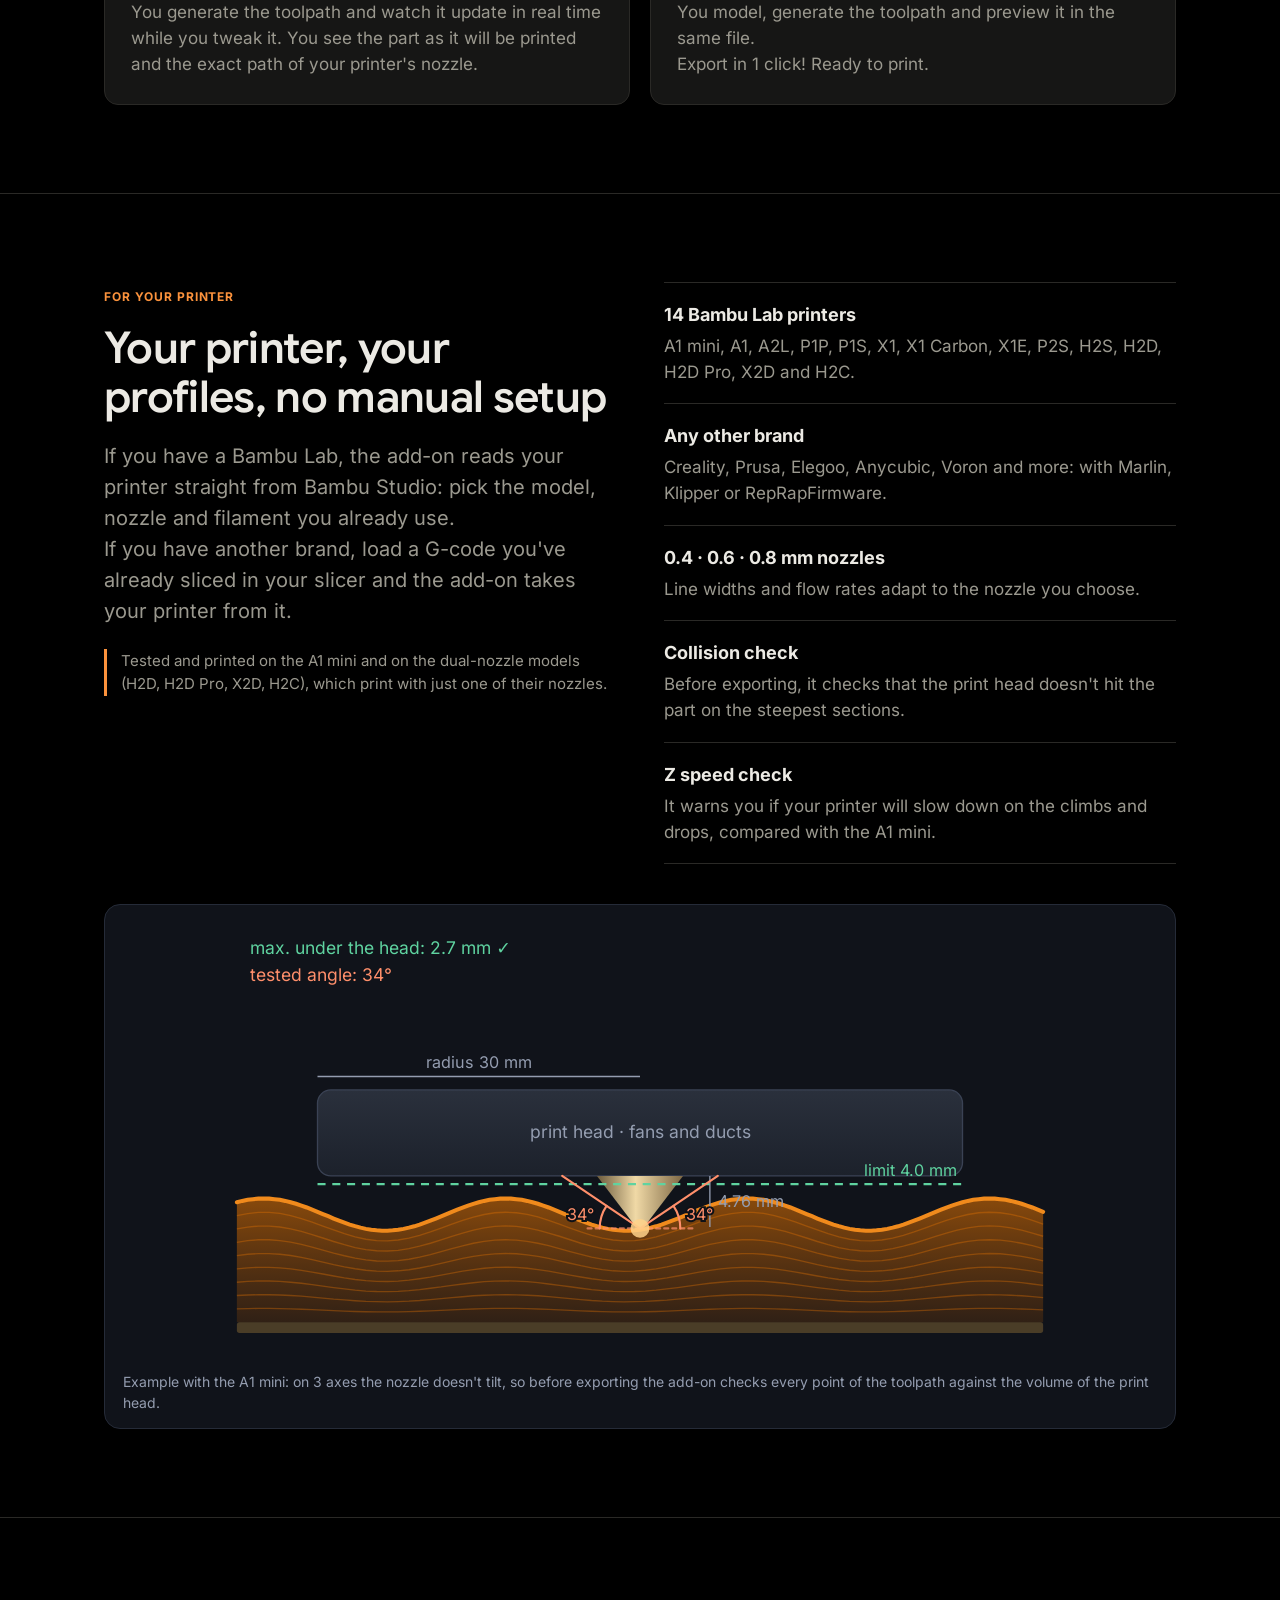
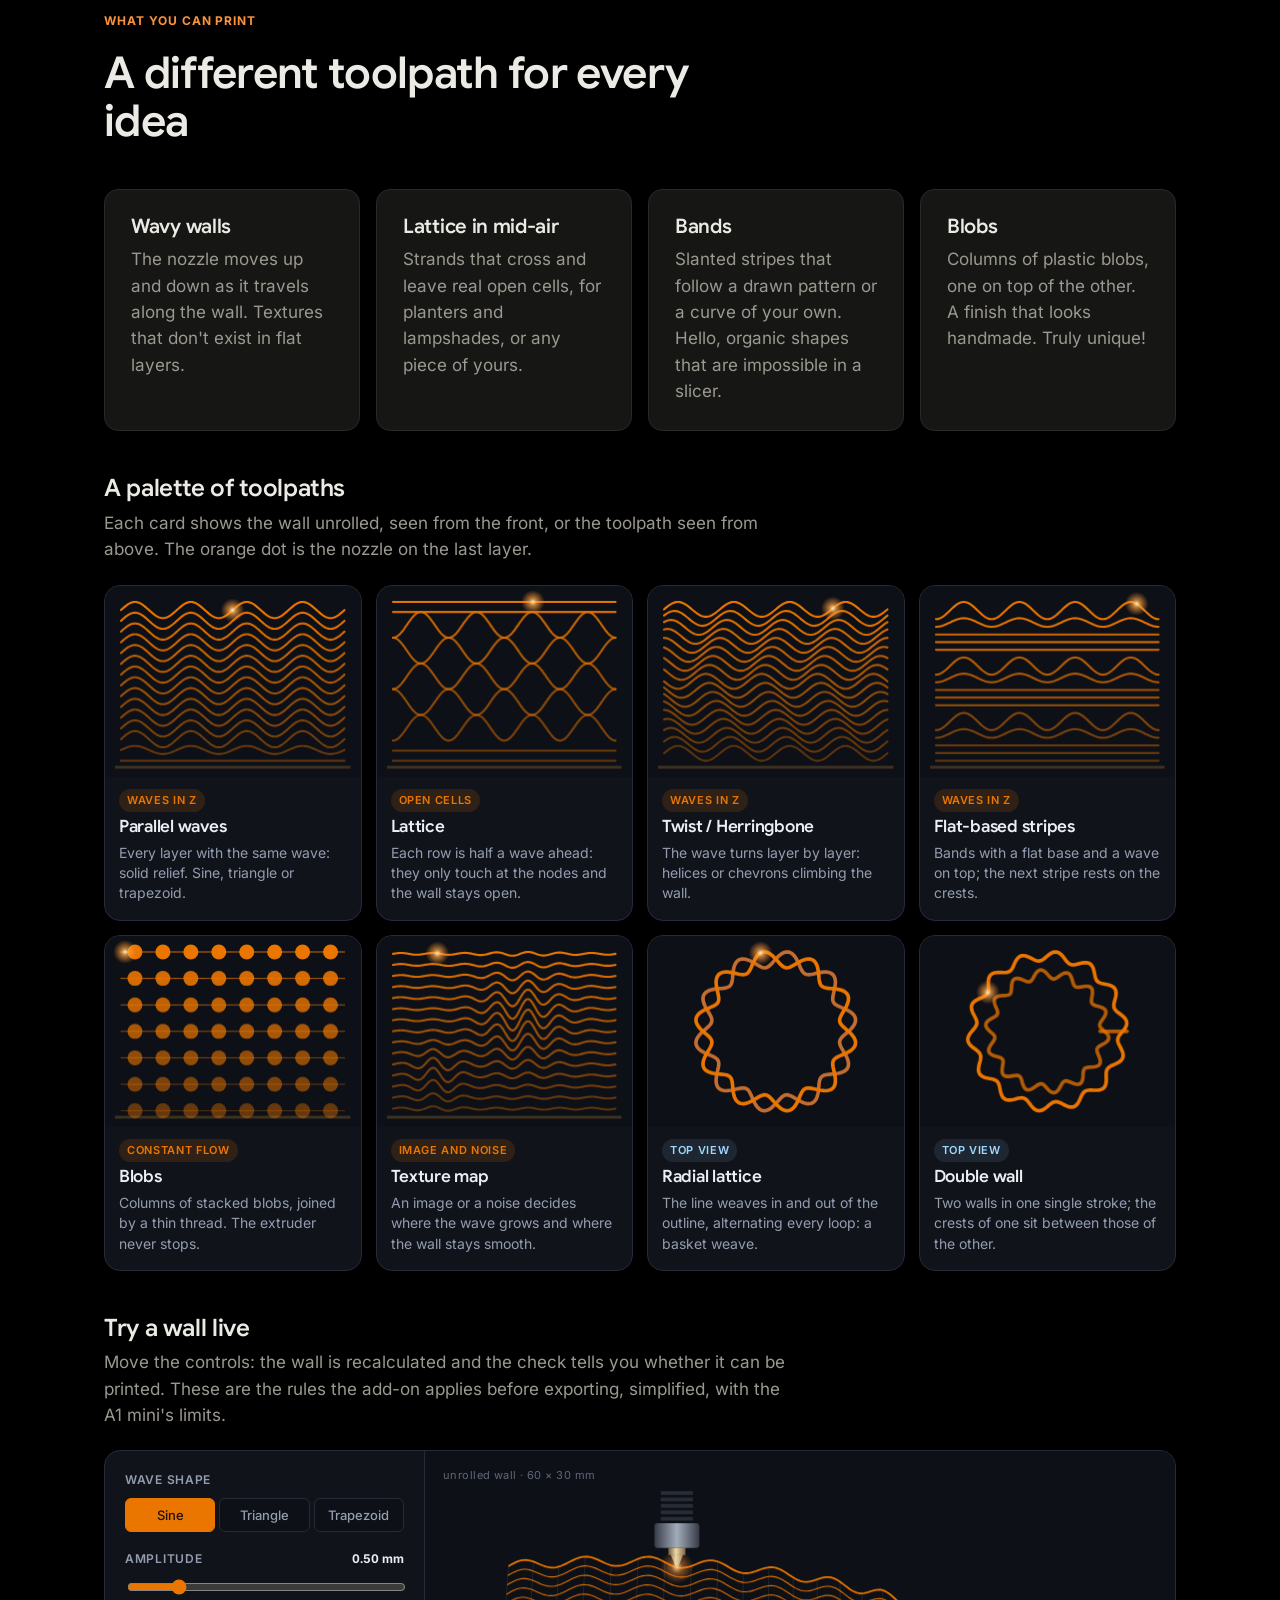
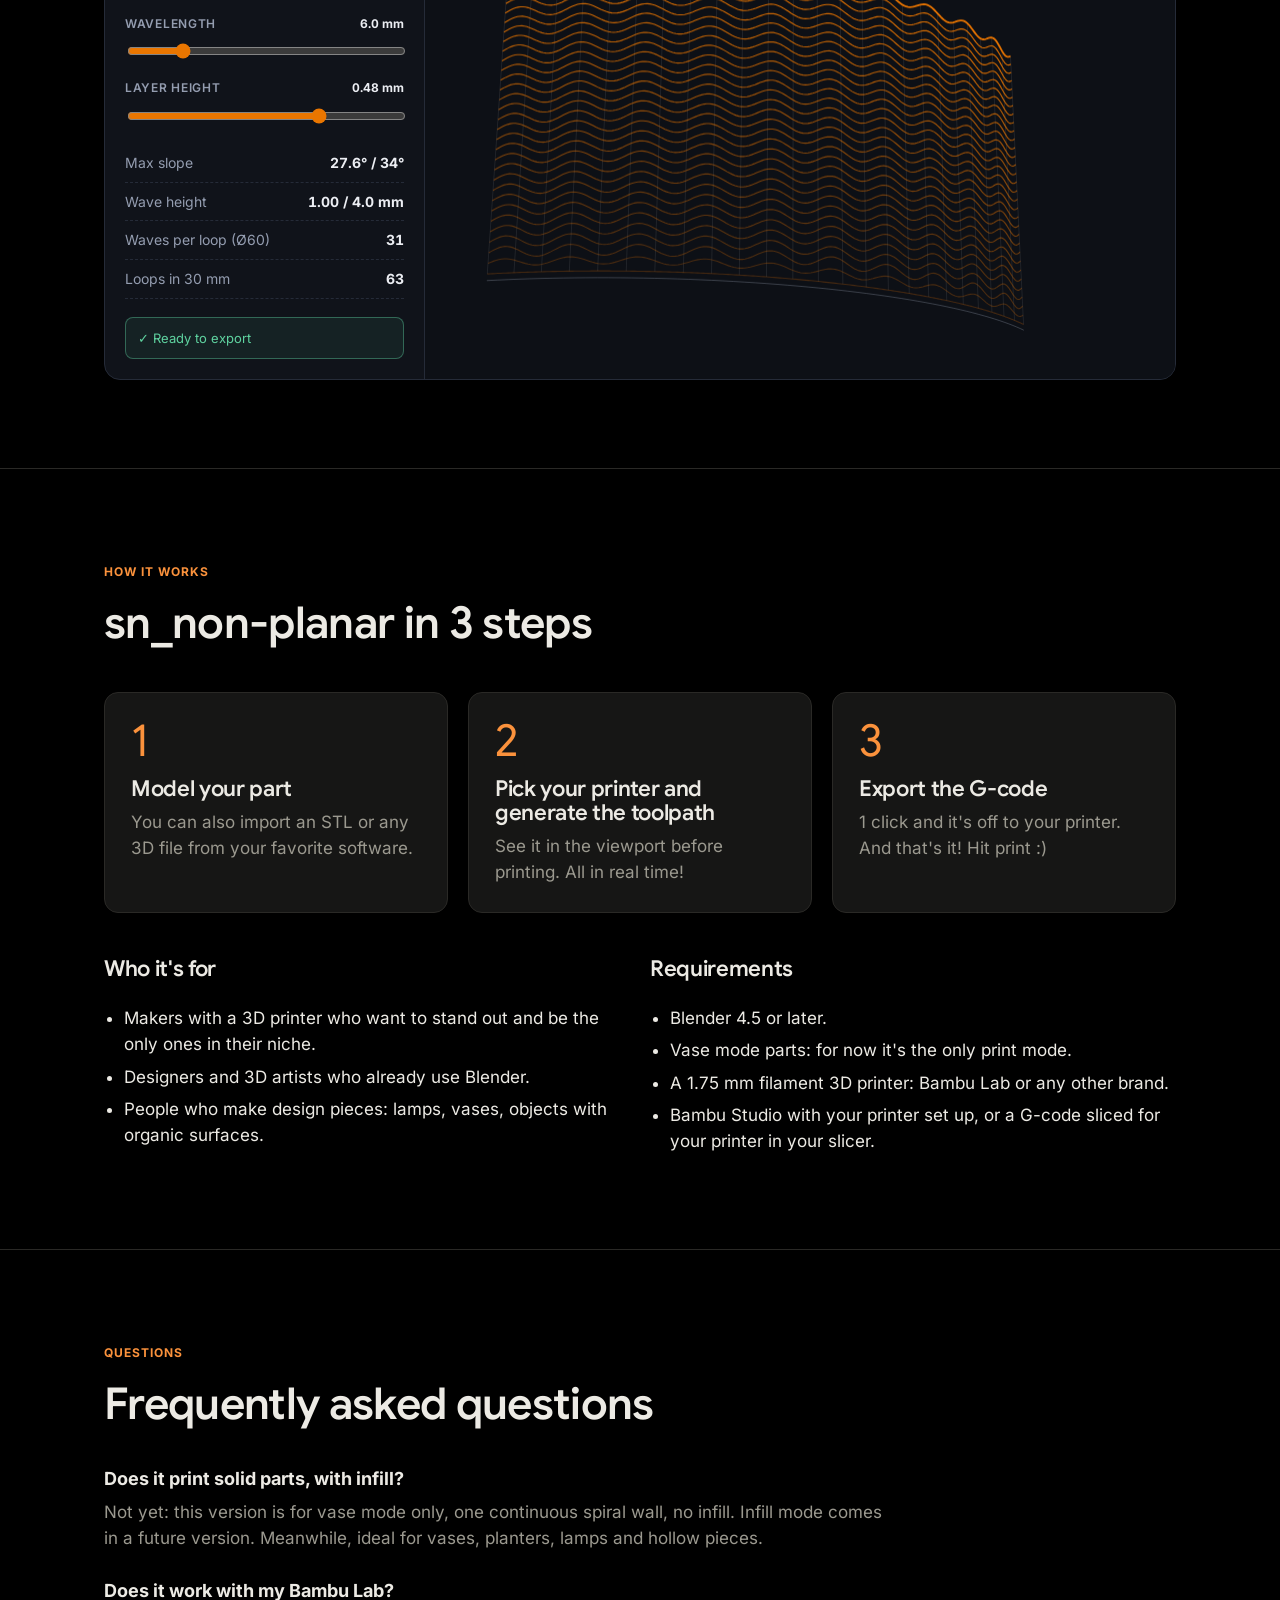
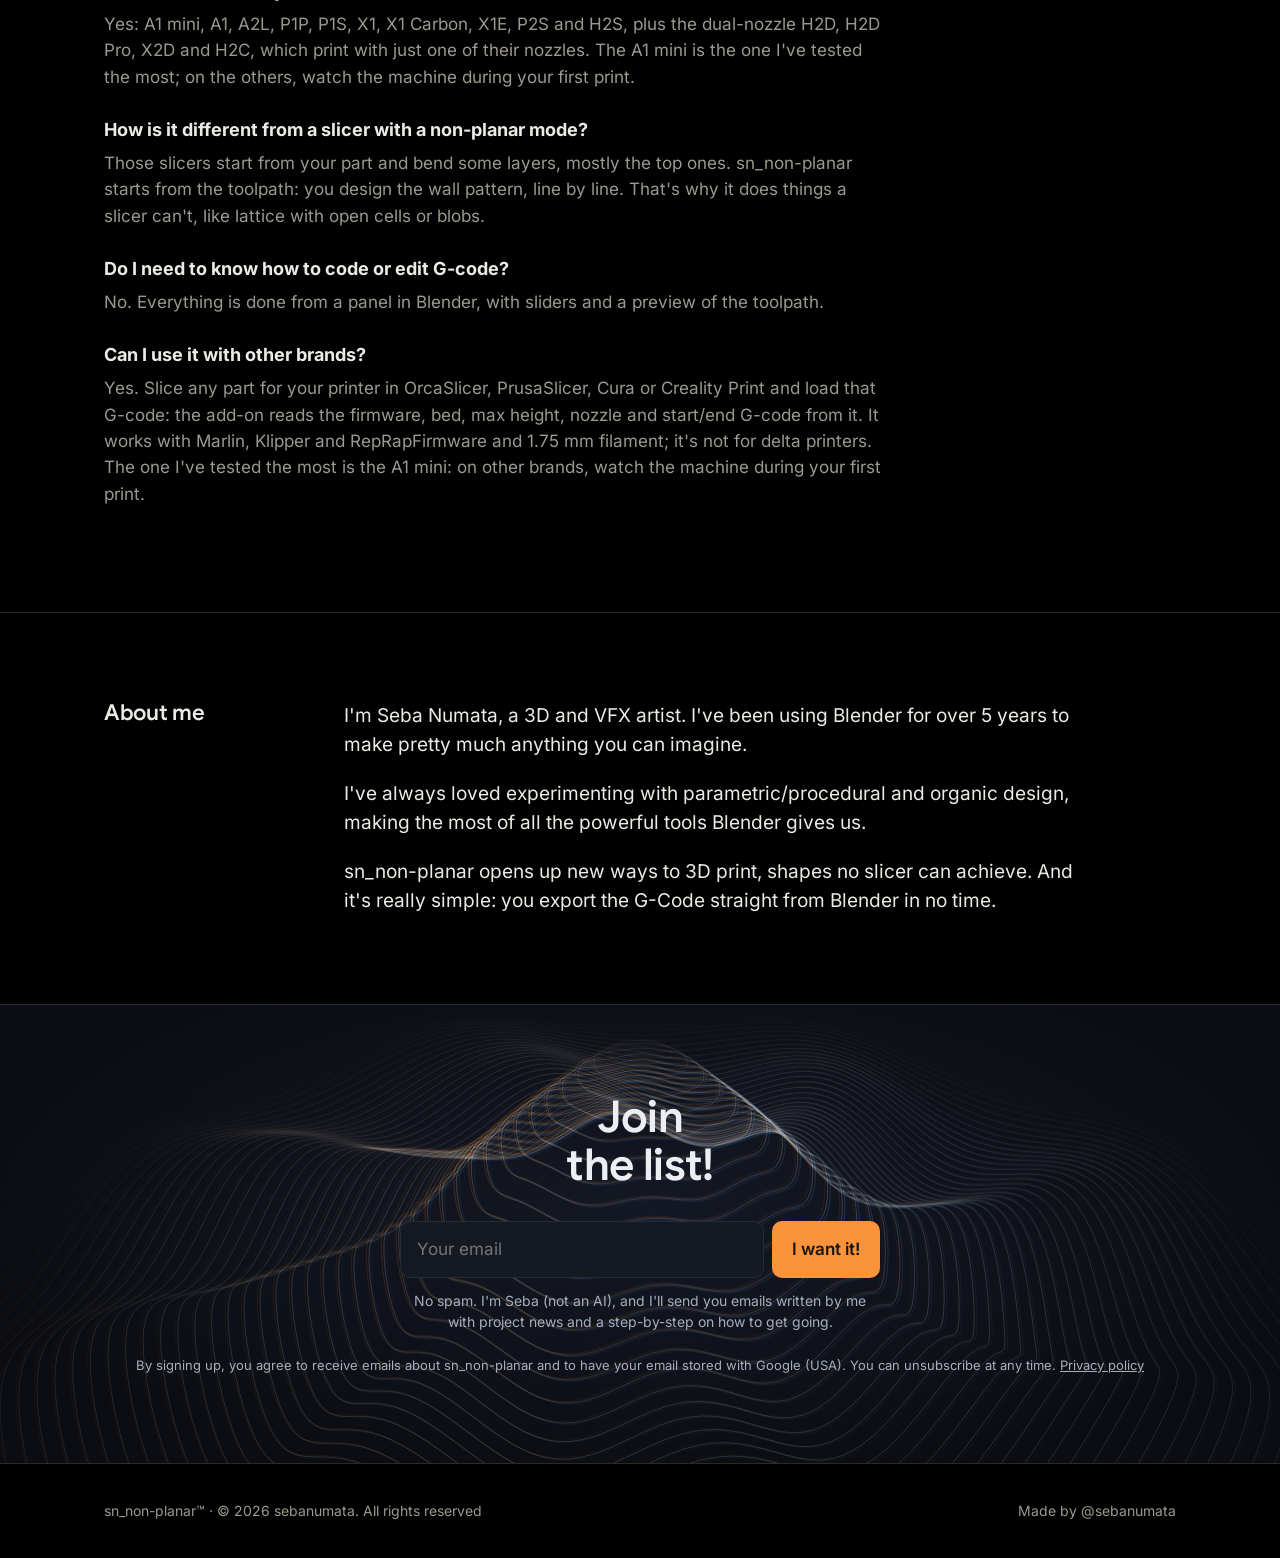
==== commit 8b470da5: "Landing: black background, always dark (es/en/pt) Co-Authored-By: Claude Opus 5.5 <noreply@anthropic" ====
--- a/index.html
+++ b/index.html
@@ -2,8 +2,7 @@
 <html lang="es"><head>
 <meta charset="utf-8">
 <meta name="viewport" content="width=device-width, initial-scale=1, viewport-fit=cover">
-<meta name="theme-color" content="#f4f3ef" media="(prefers-color-scheme: light)">
-<meta name="theme-color" content="#161614" media="(prefers-color-scheme: dark)">
+<meta name="theme-color" content="#000000">
 <meta name="sn-form-url" content="https://script.google.com/macros/s/AKfycbwIcq64hIVE4lu2l_gl42z62fqGqeSXpGKVG5U2dH2cWF48hTusnbHNkU0QBwFKvmm-/exec">
 <link rel="preload" href="fonts/google-sans-latin-normal.woff2" as="font" type="font/woff2" crossorigin>
 <link rel="preload" href="fonts/inter-latin-normal.woff2" as="font" type="font/woff2" crossorigin>
@@ -25,12 +24,11 @@
 @font-face{font-family:'Inter';font-style:normal;font-weight:400 700;font-display:swap;src:url(fonts/inter-latin-ext-normal.woff2) format('woff2');unicode-range:U+0100-02BA, U+02BD-02C5, U+02C7-02CC, U+02CE-02D7, U+02DD-02FF, U+0304, U+0308, U+0329, U+1D00-1DBF, U+1E00-1E9F, U+1EF2-1EFF, U+2020, U+20A0-20AB, U+20AD-20C4, U+2113, U+2C60-2C7F, U+A720-A7FF}
 @font-face{font-family:'Inter';font-style:normal;font-weight:400 700;font-display:swap;src:url(fonts/inter-latin-normal.woff2) format('woff2');unicode-range:U+0000-00FF, U+0131, U+0152-0153, U+02BB-02BC, U+02C6, U+02DA, U+02DC, U+0304, U+0308, U+0329, U+2000-206F, U+20AC, U+2122, U+2191, U+2193, U+2212, U+2215, U+FEFF, U+FFFD}
 :root{
-  --bg:#f4f3ef; --card:#fff; --ink:#1d1d1b; --mut:#6b6a64; --line:#dedcd4; --acc:#c2410c; --acc-ink:#fff;
+  /* siempre oscuro, fondo negro (también si el celular está en modo claro) */
+  color-scheme:dark;
+  --bg:#000; --card:#161615; --ink:#eceae4; --mut:#9b998f; --line:#2a2926; --acc:#fb923c; --acc-ink:#161614;
   --serif:"Google Sans",system-ui,-apple-system,"Segoe UI",sans-serif;
   --sans:"Inter",system-ui,-apple-system,"Segoe UI",sans-serif;
-}
-@media (prefers-color-scheme:dark){
-  :root{--bg:#161614; --card:#21211e; --ink:#eceae4; --mut:#9b998f; --line:#34332e; --acc:#fb923c; --acc-ink:#161614}
 }
 *{box-sizing:border-box}
 html{scroll-behavior:smooth}
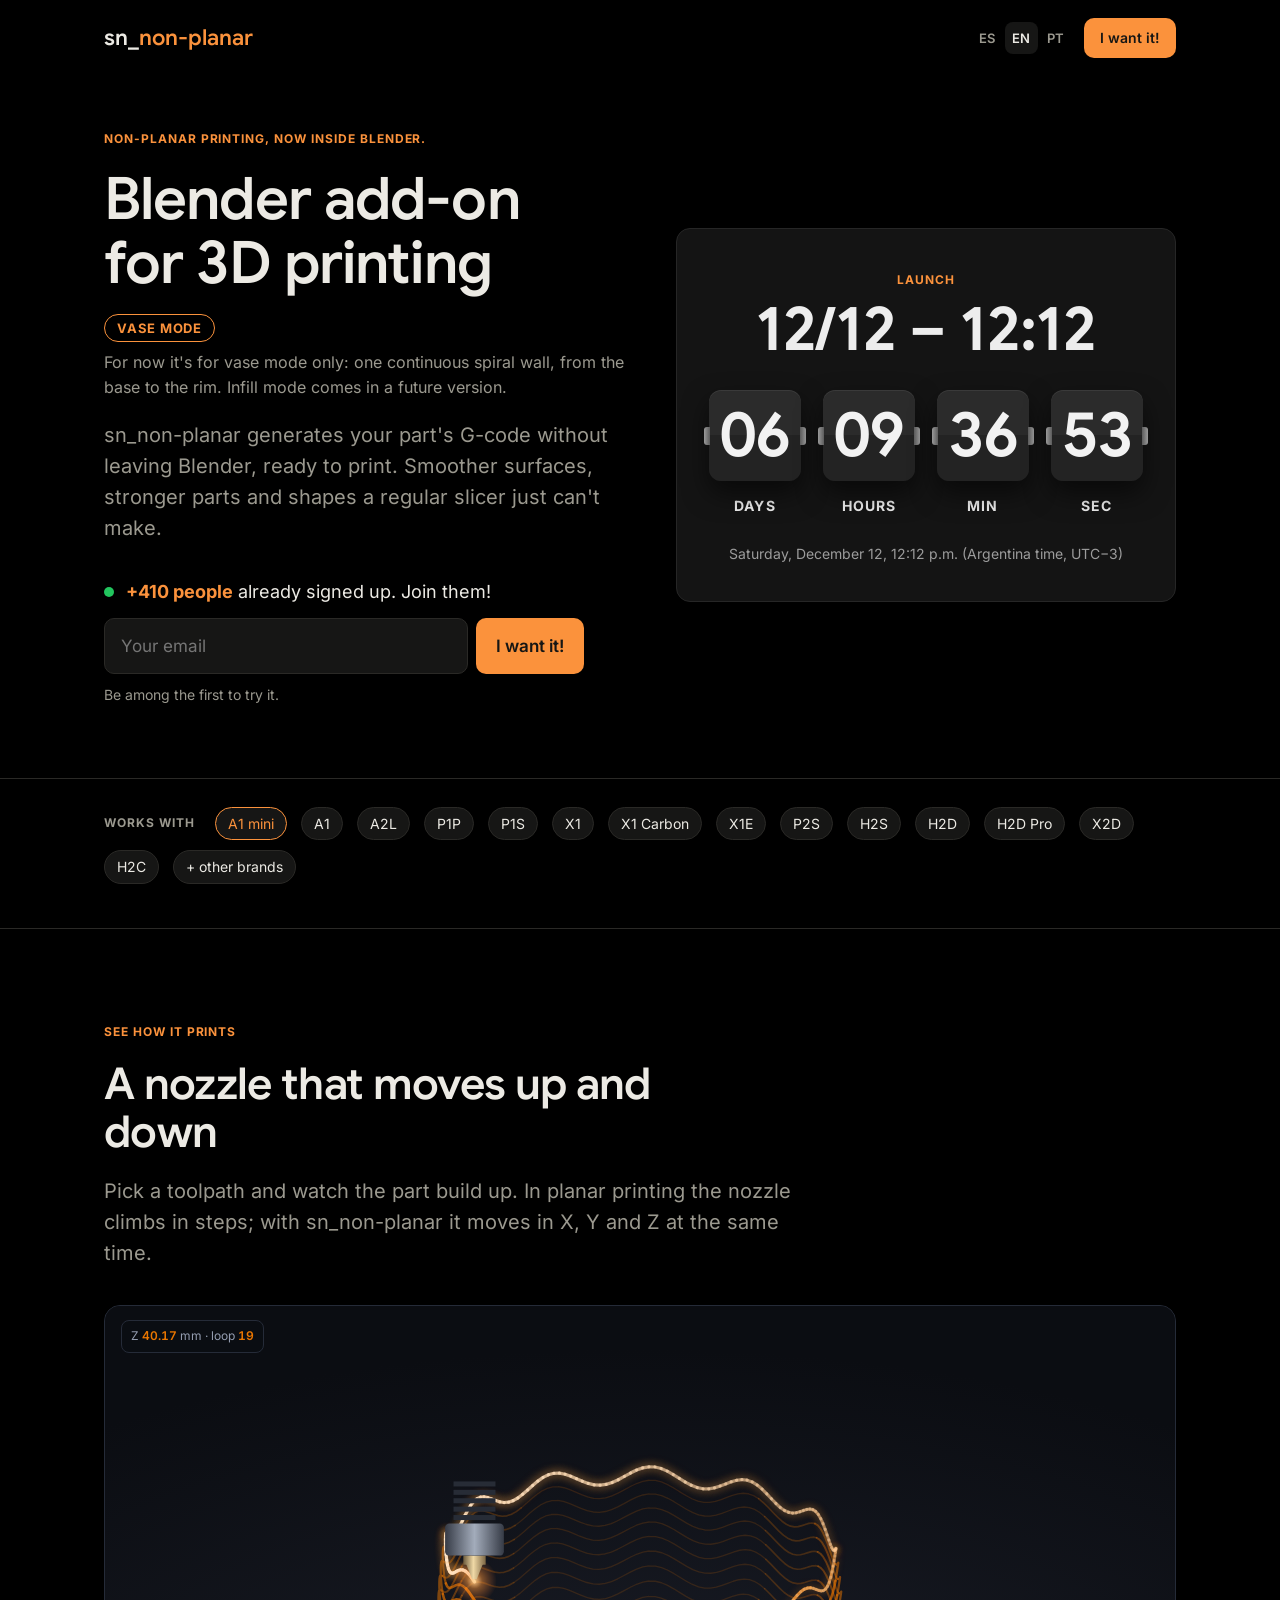
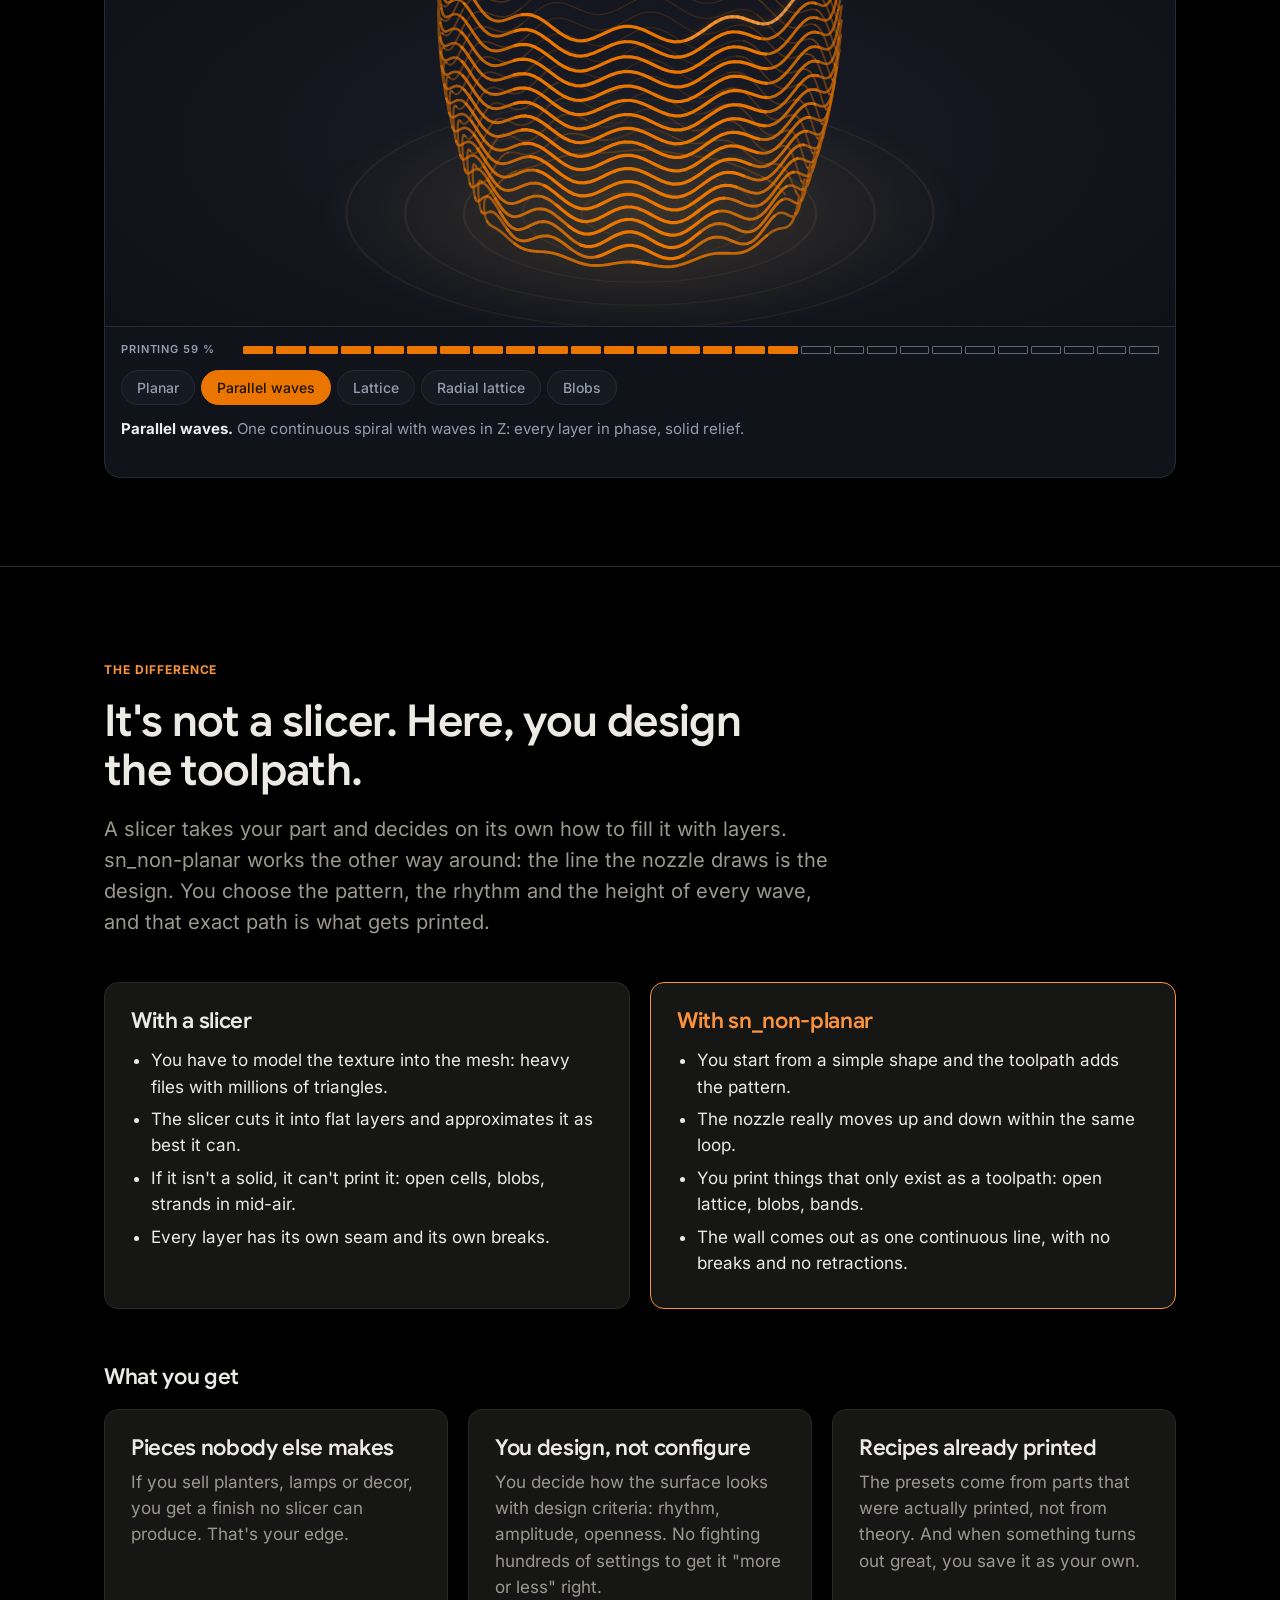
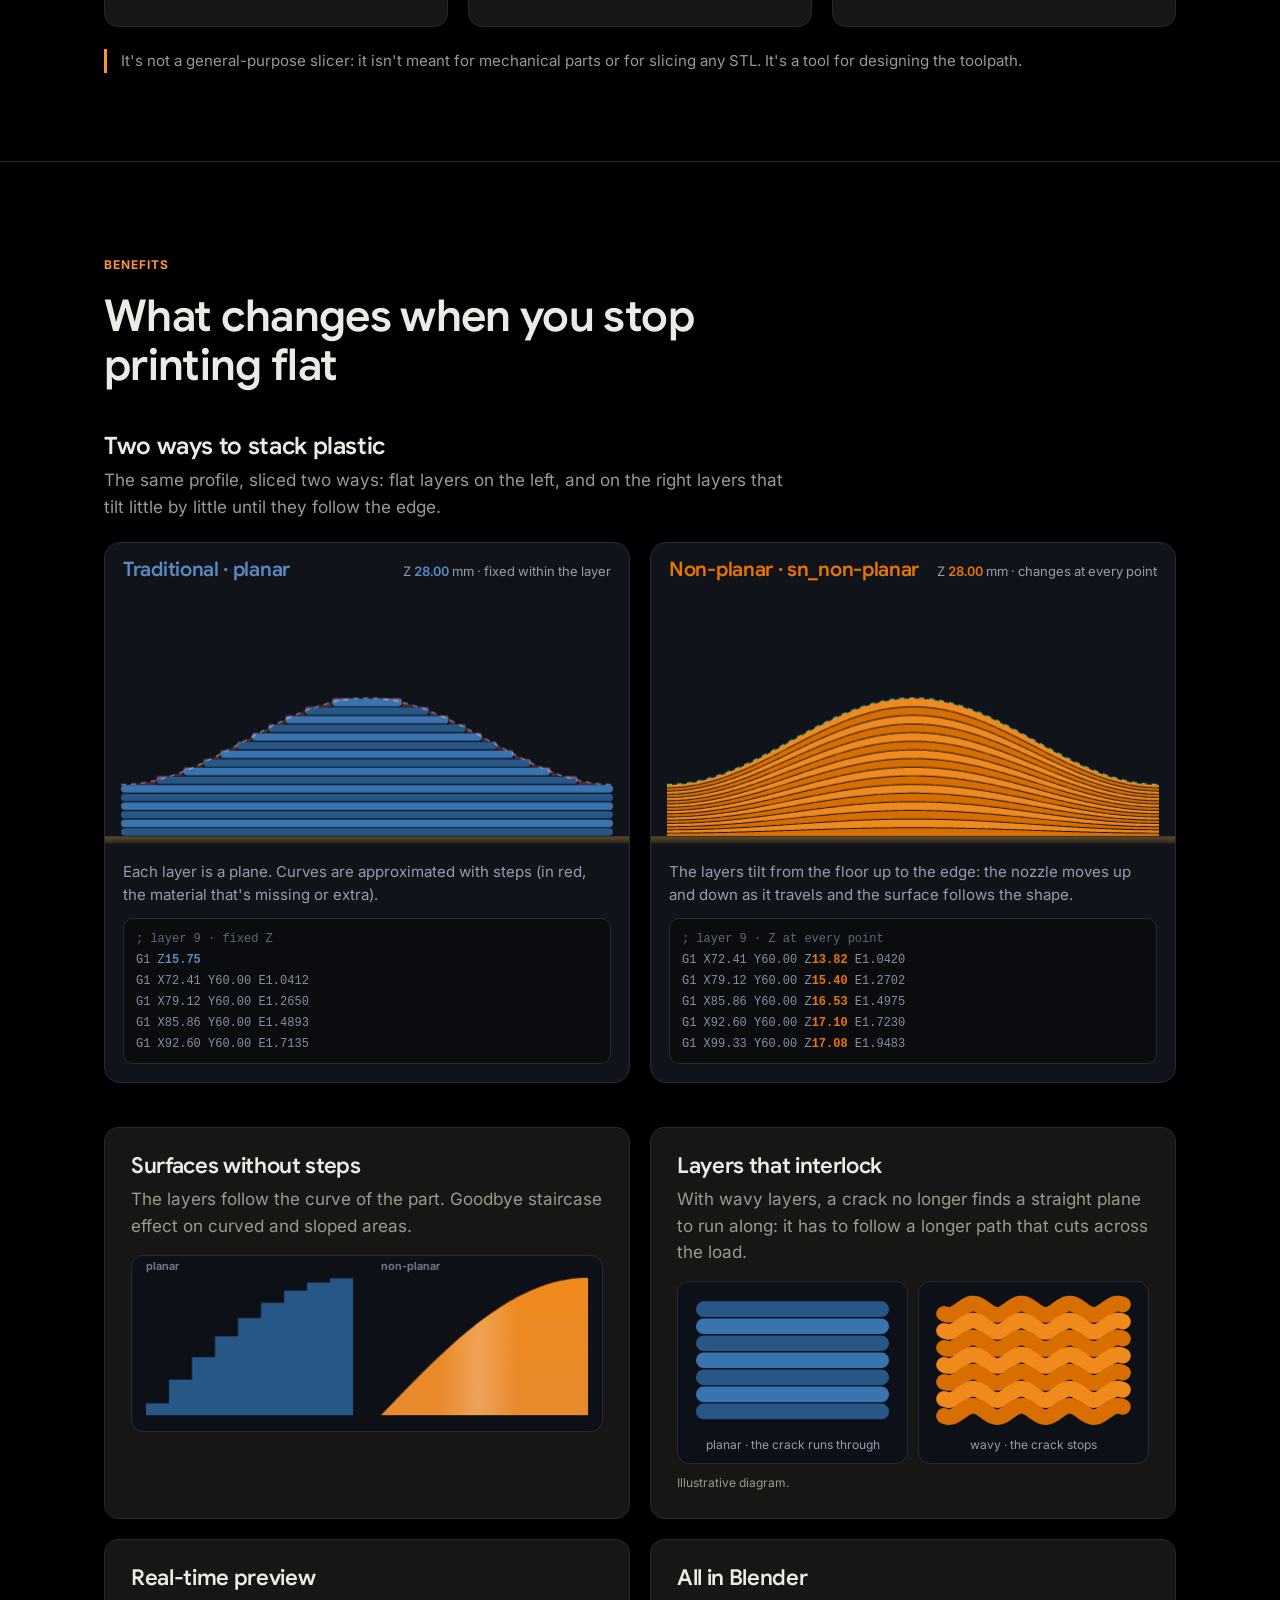
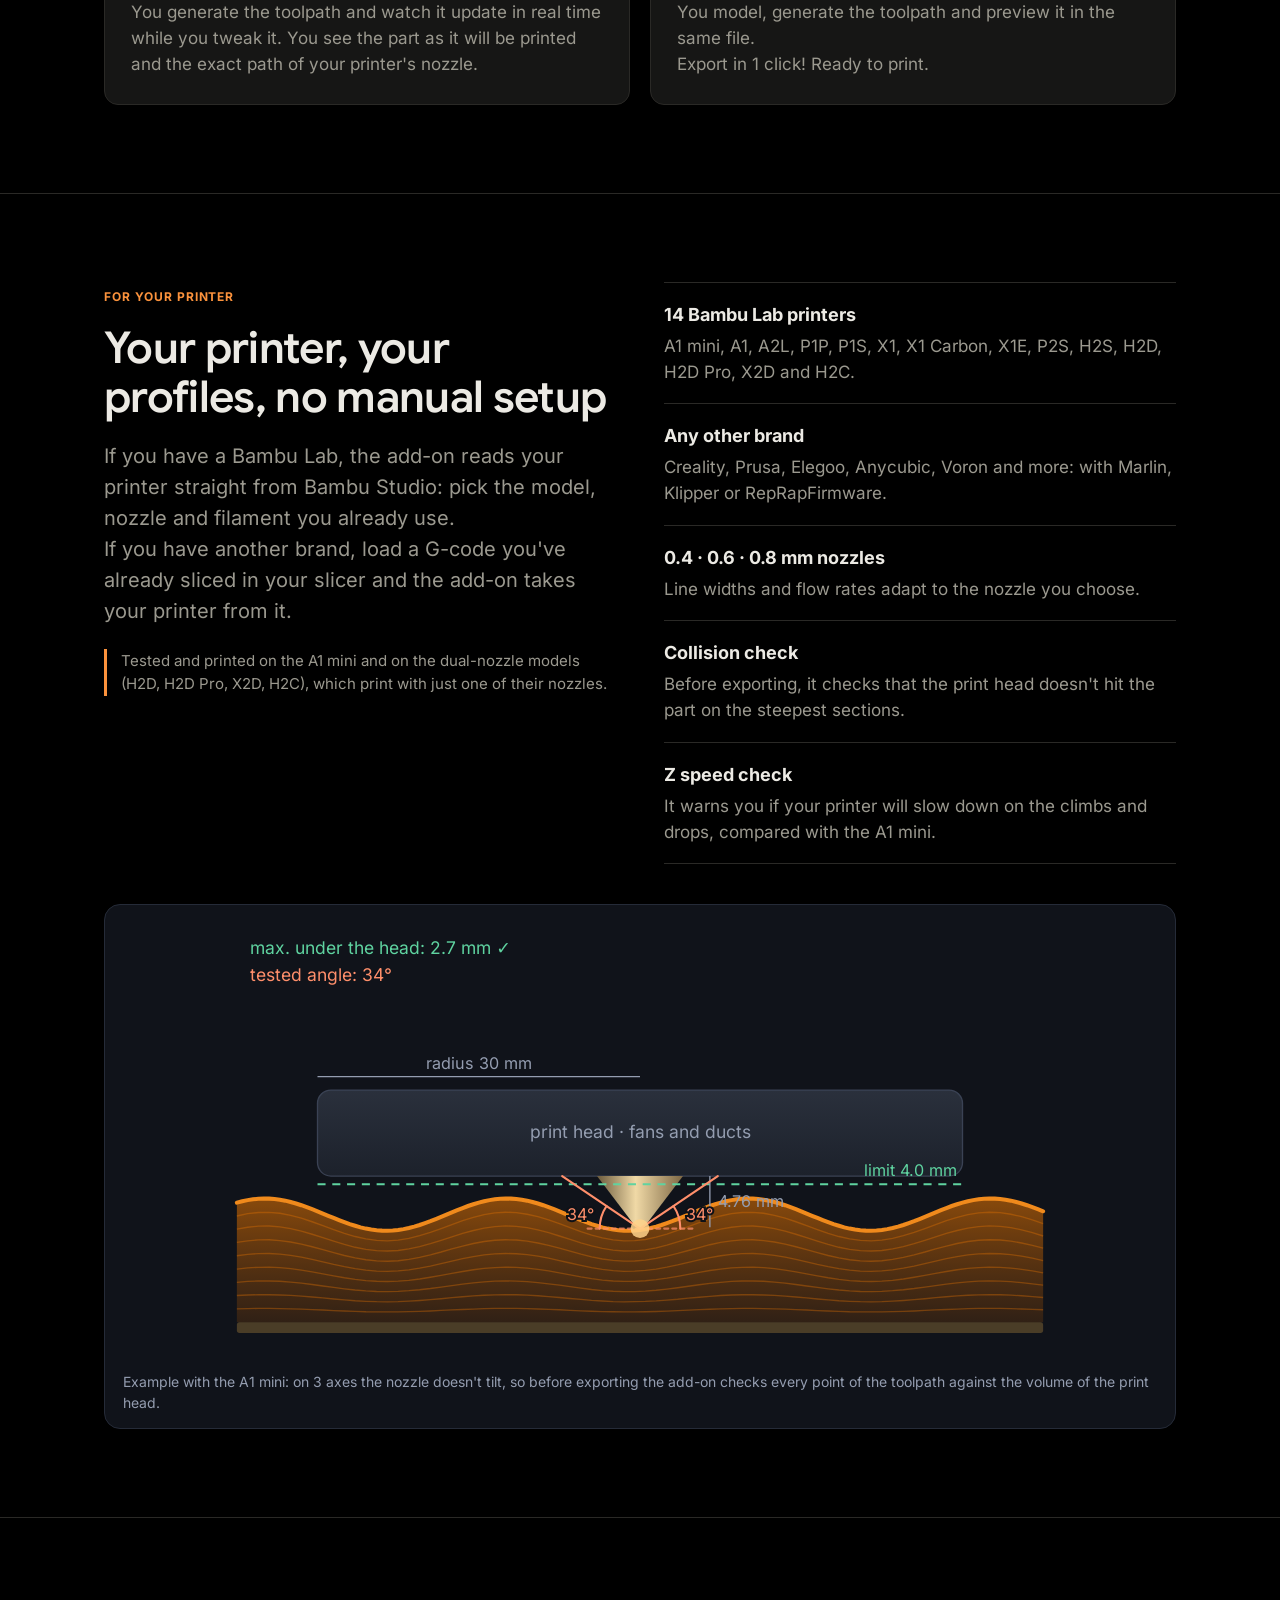
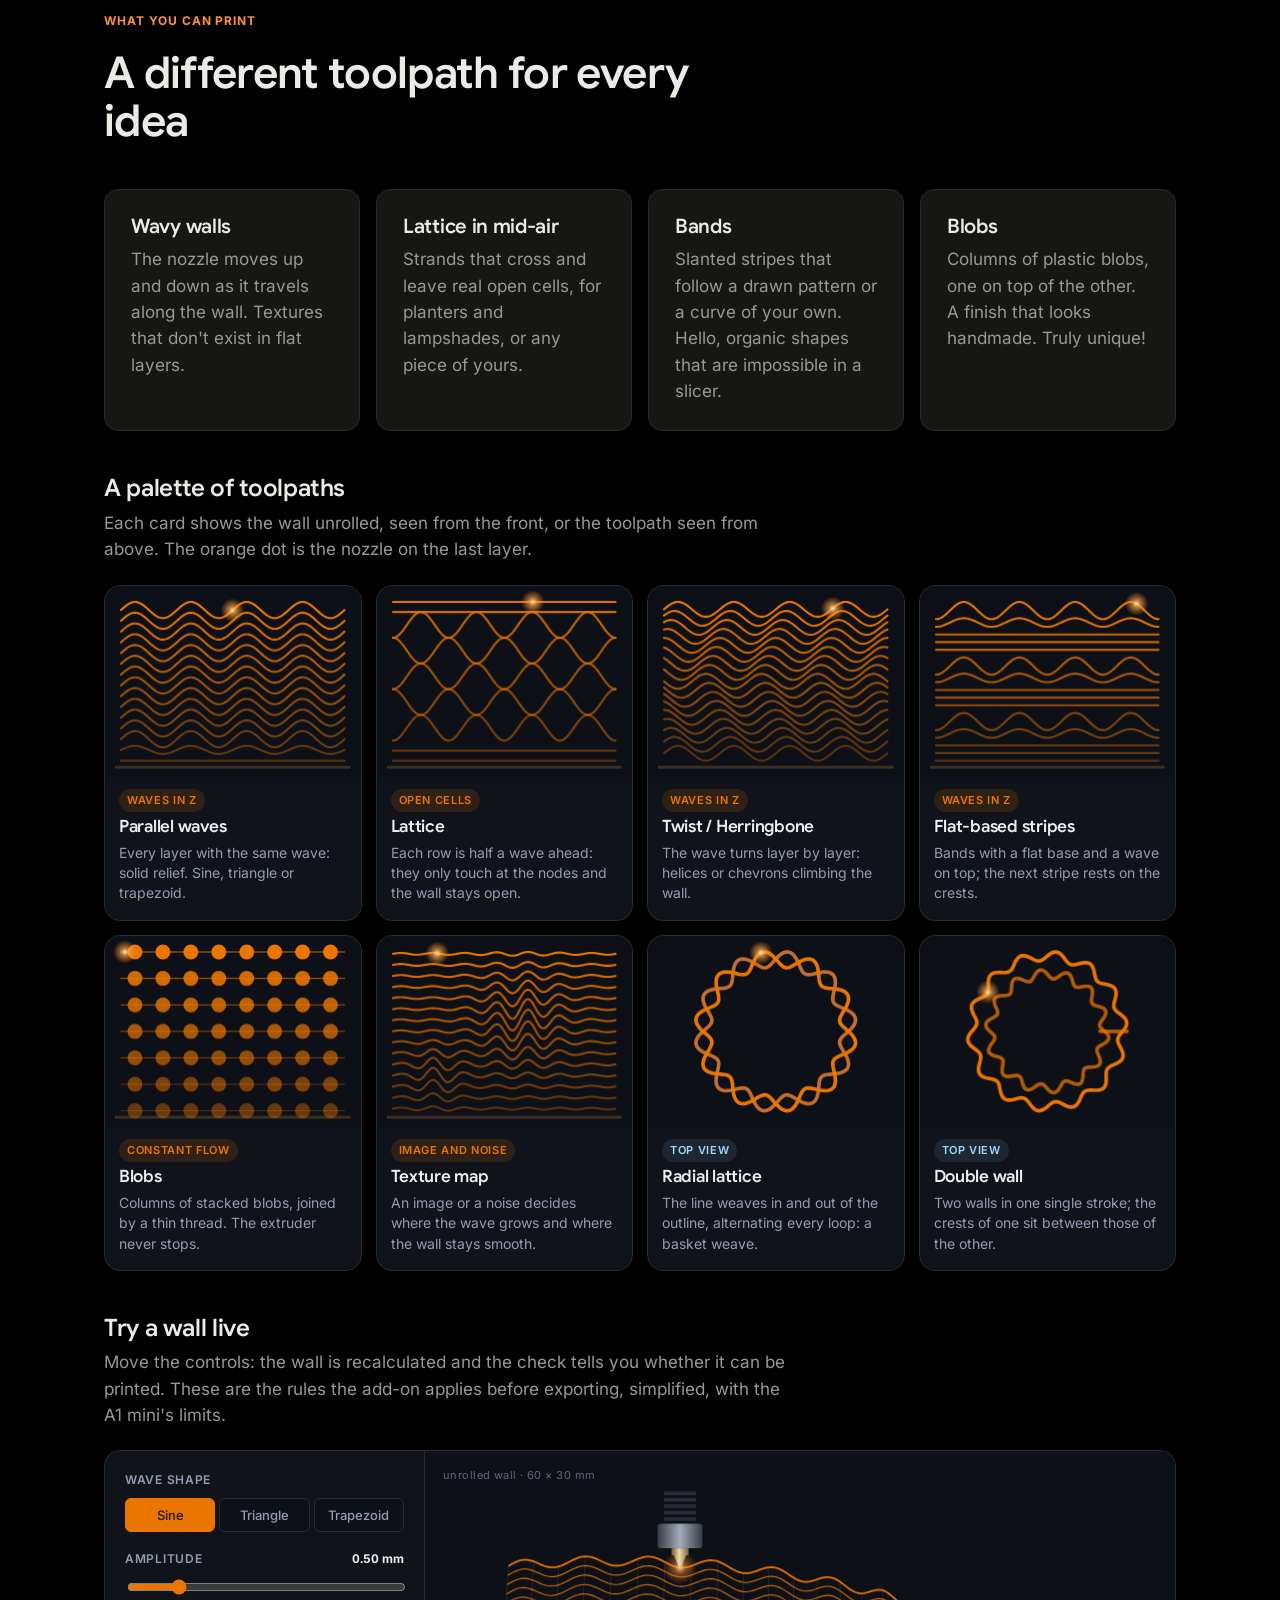
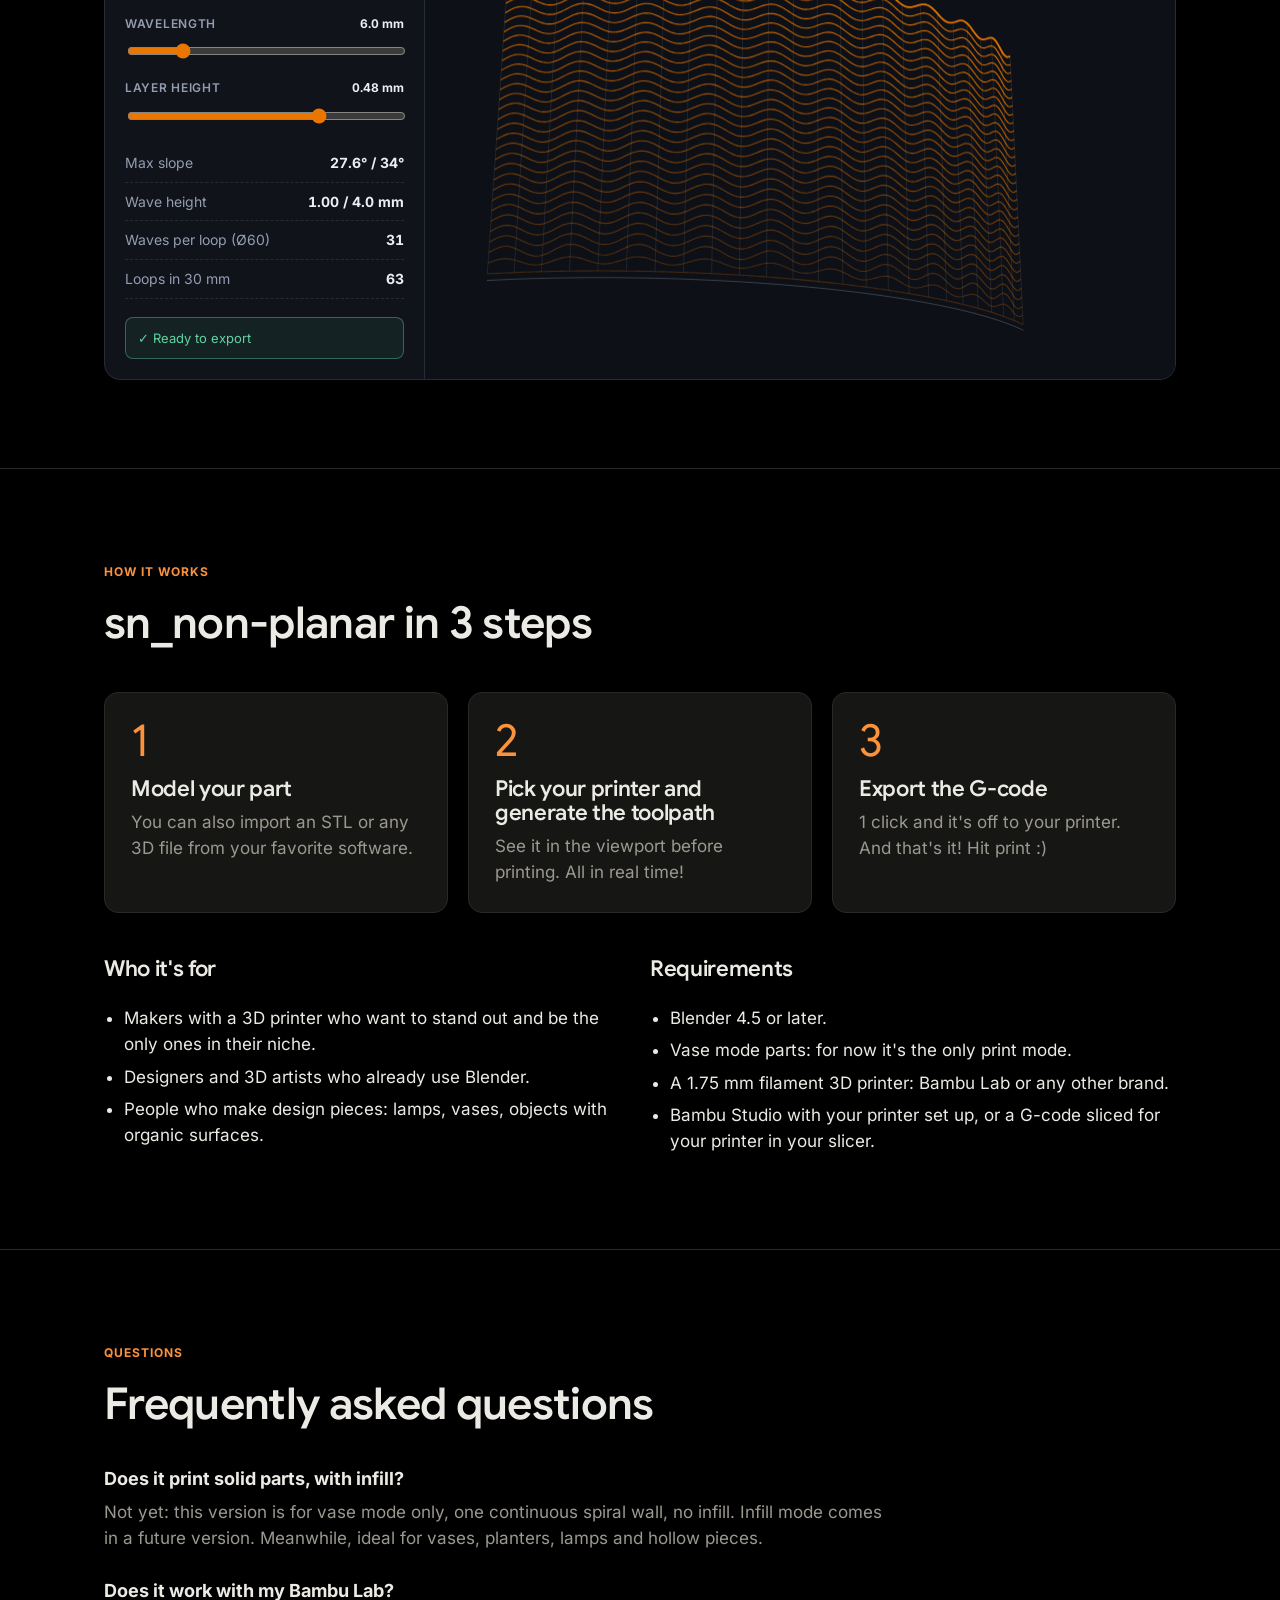
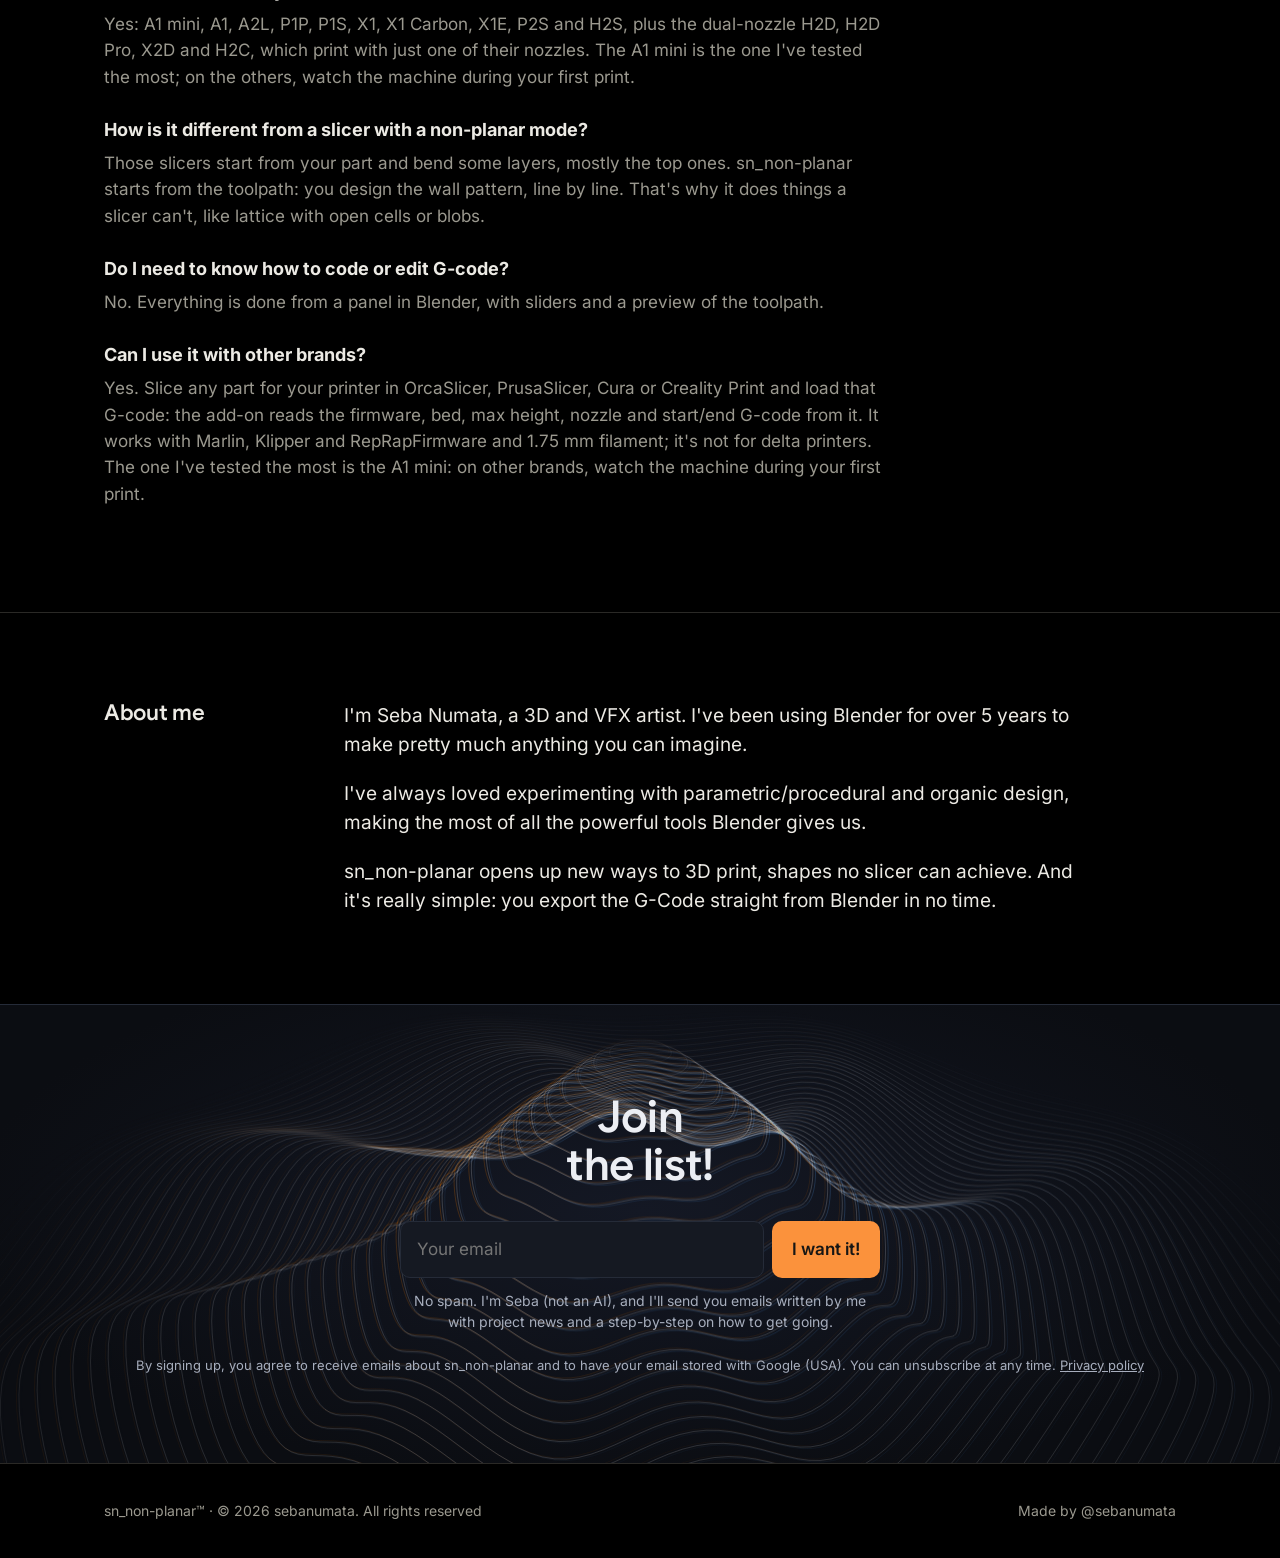
==== commit 7c0c1052: "Landing: counter +410 (es/en/pt) Co-Authored-By: Claude Opus 5.5 <noreply@anthropic.com>" ====
--- a/index.html
+++ b/index.html
@@ -422,7 +422,7 @@
       <h1 class="hero-h1"><span>Blender Addon</span> <span class="nw">para impresión 3D</span></h1>
       <p class="vmode"><span class="vmode-chip">Vase Mode</span> <span class="vmode-txt">Por ahora es solo para vase mode: una pared continua en espiral, de la base al borde. El modo relleno llega en una próxima versión.</span></p>
       <p class="lead">sn_non-planar genera el G-code de tu pieza sin salir de Blender, listo para imprimir. Superficies más suaves, piezas más fuertes y formas que con un slicer común no salen.</p>
-      <p class="social"><span class="social-dot" aria-hidden="true"></span><span><b>+400 personas</b> ya se anotaron. ¡Sumate vos también!</span></p>
+      <p class="social"><span class="social-dot" aria-hidden="true"></span><span><b>+410 personas</b> ya se anotaron. ¡Sumate vos también!</span></p>
       <form class="join" data-sn-form="" data-origen="landing-arriba">
         <input type="email" name="email" required="" placeholder="Tu email">
         <input type="text" name="sitio_web" class="hp" tabindex="-1" autocomplete="off" aria-hidden="true">
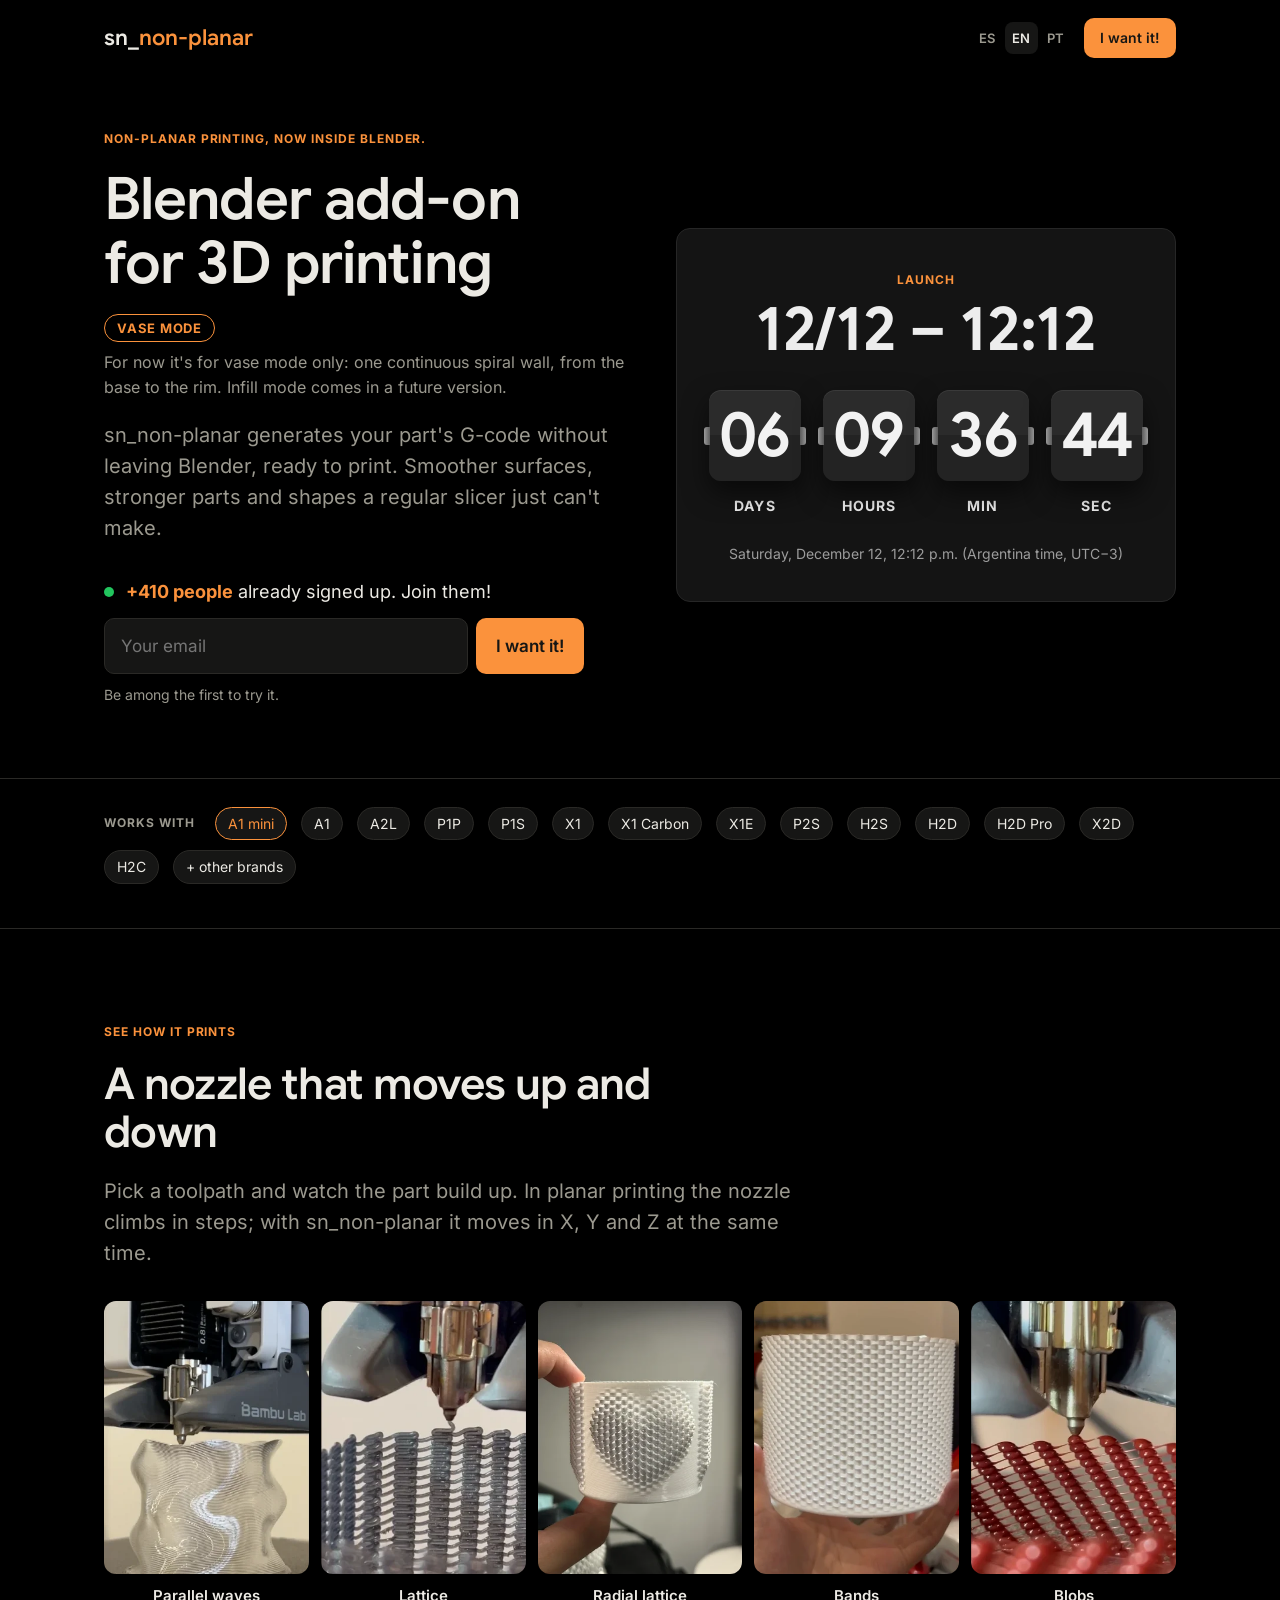
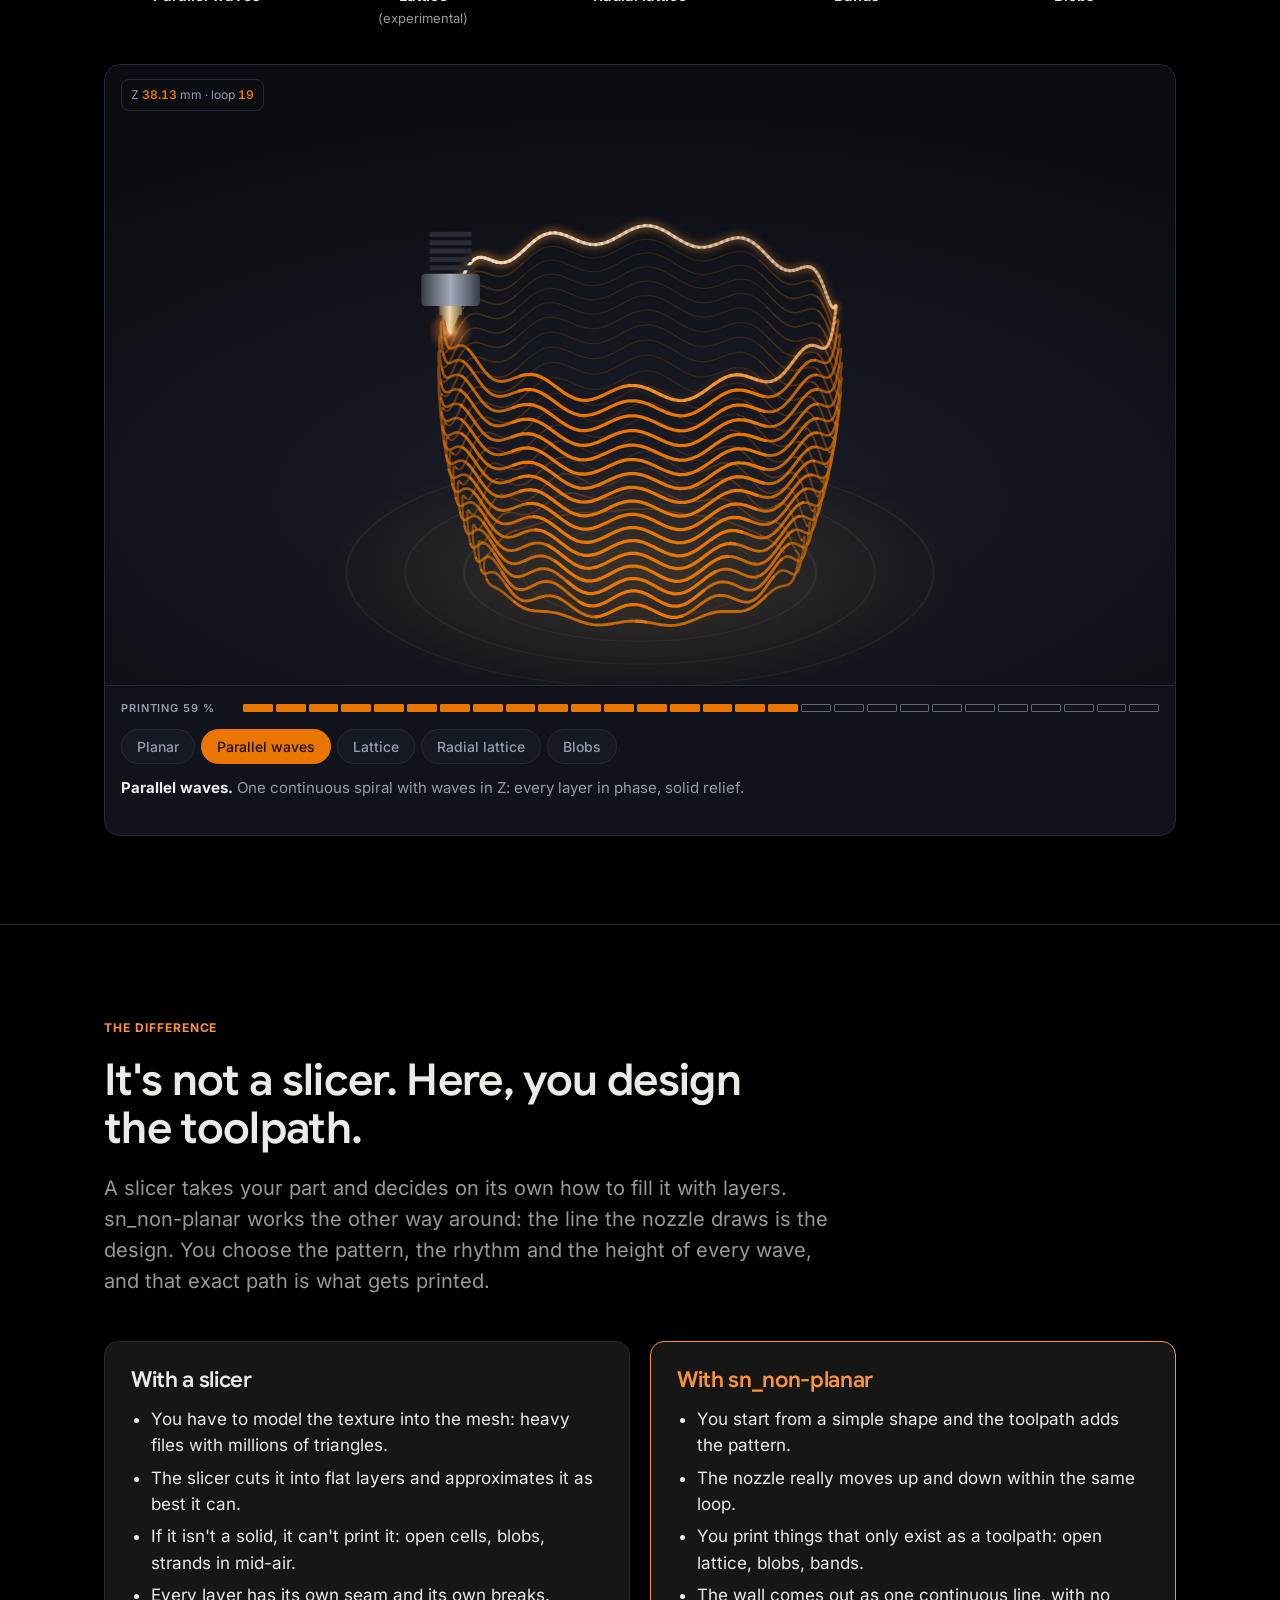
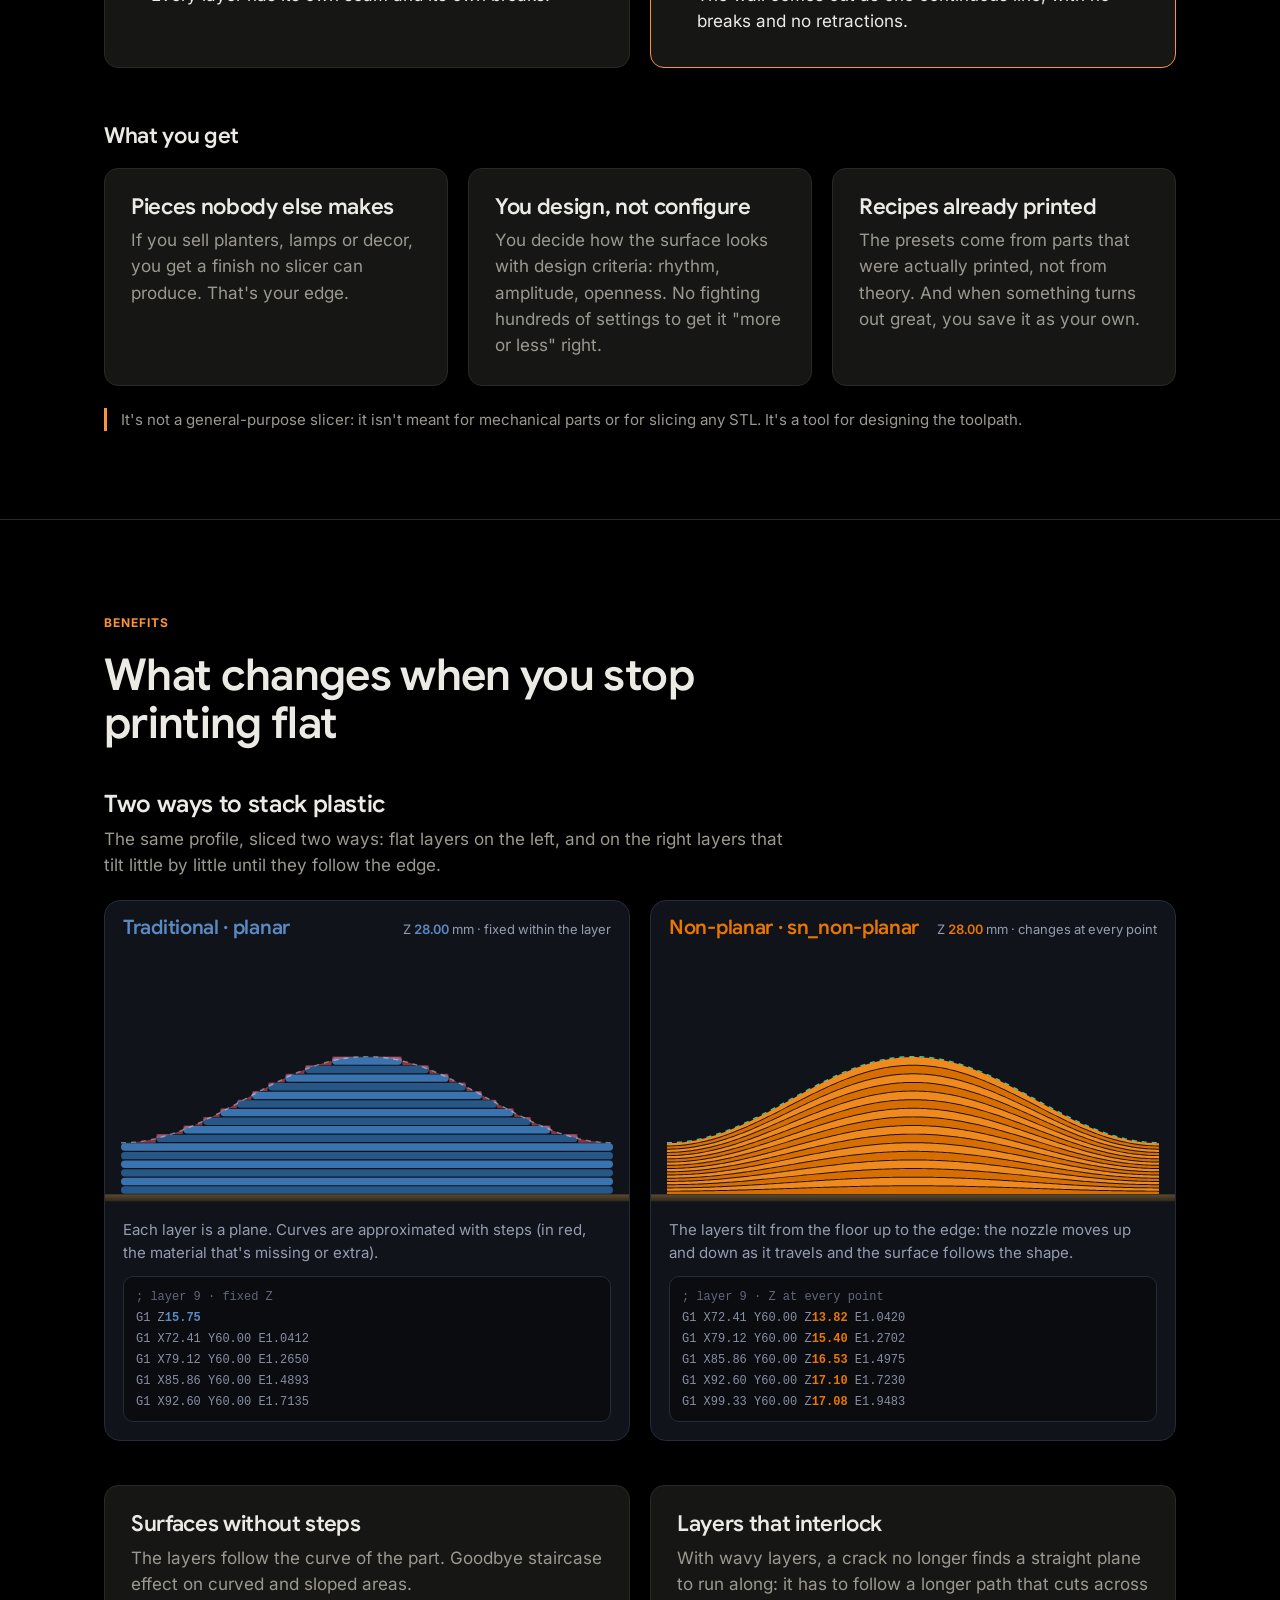
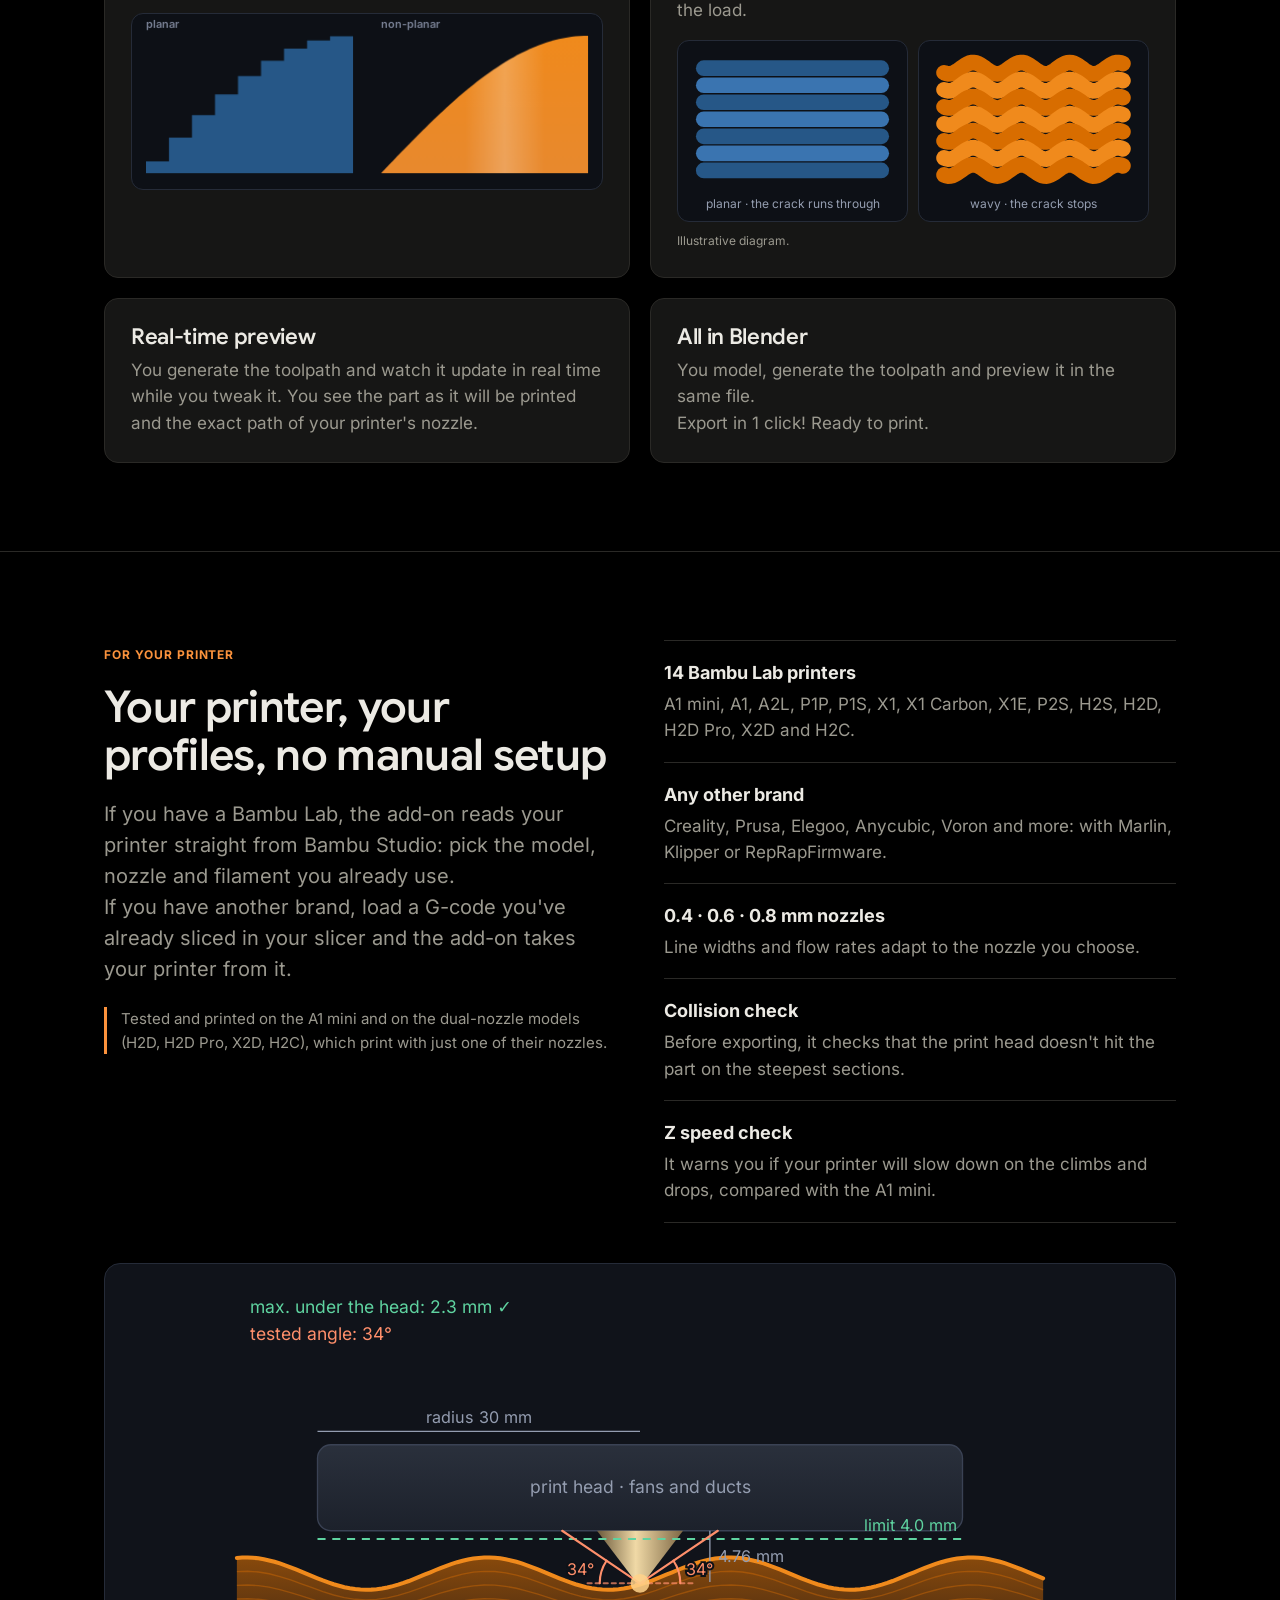
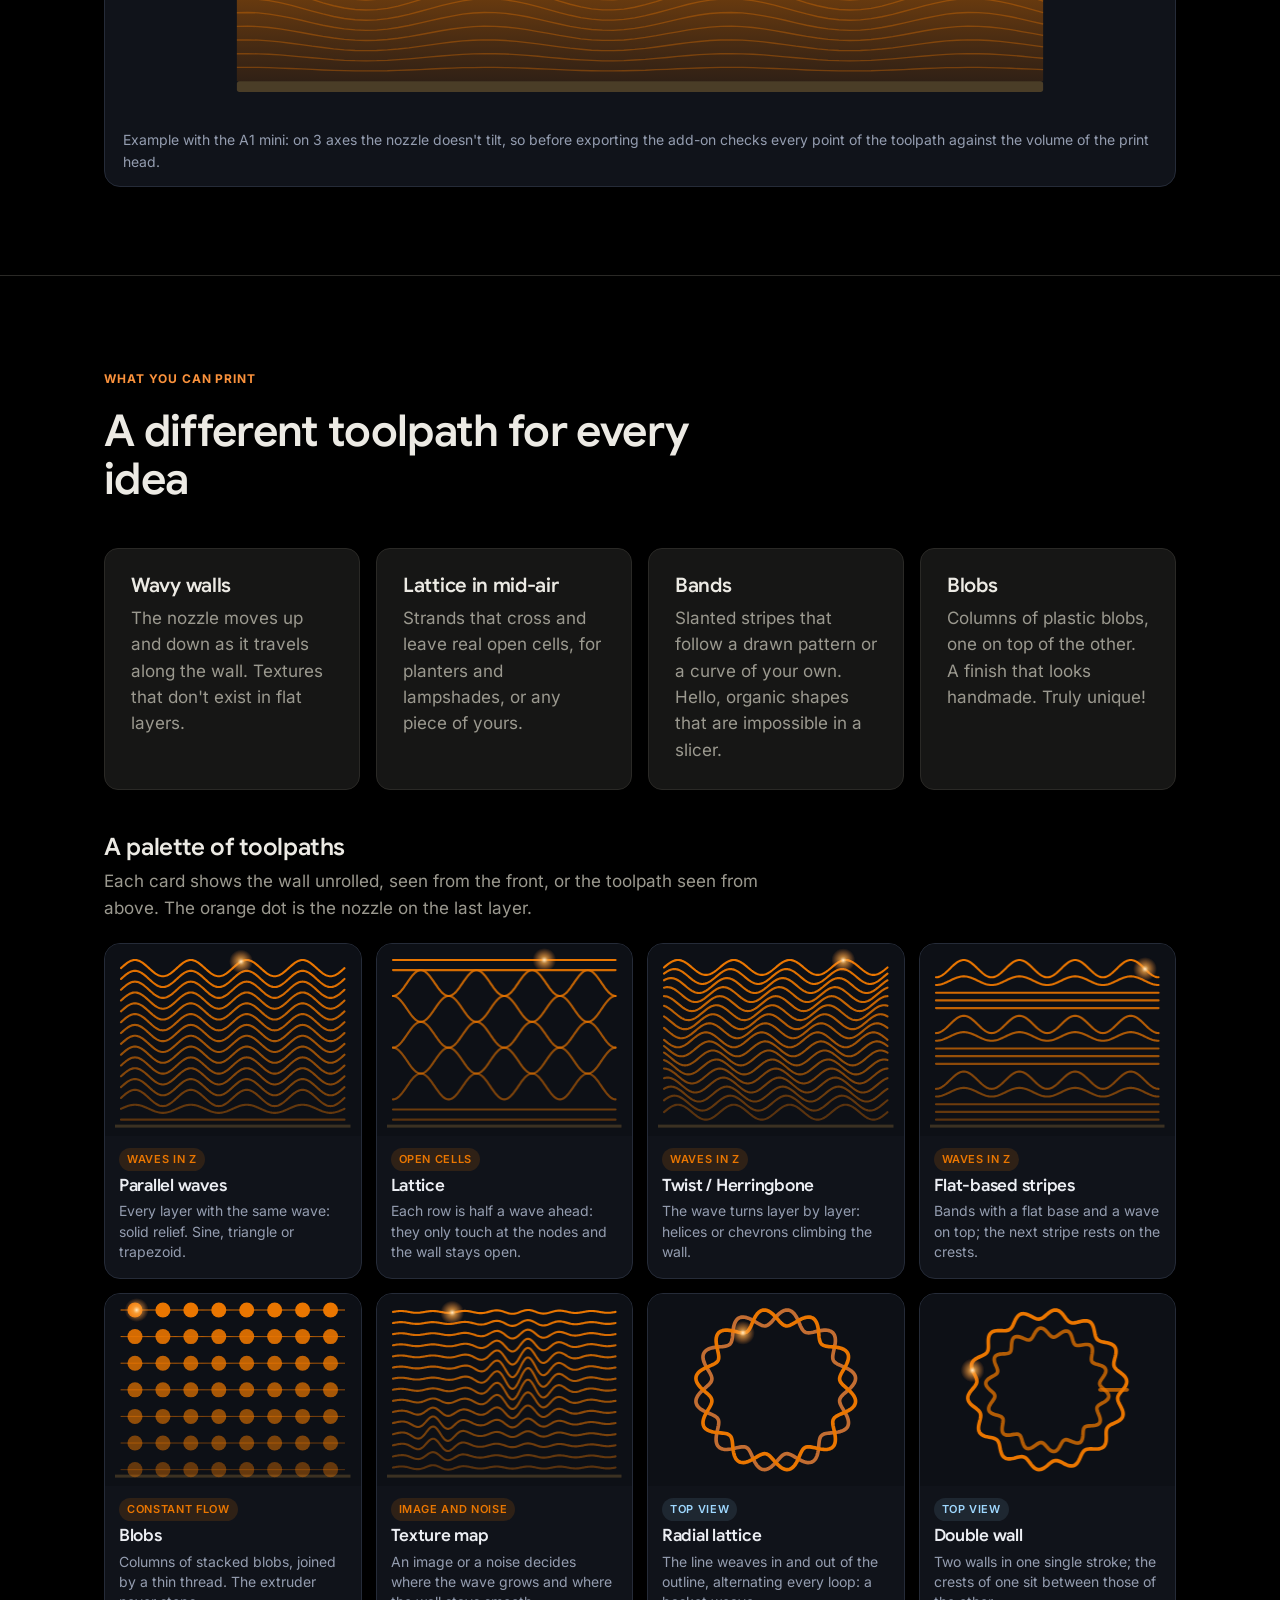
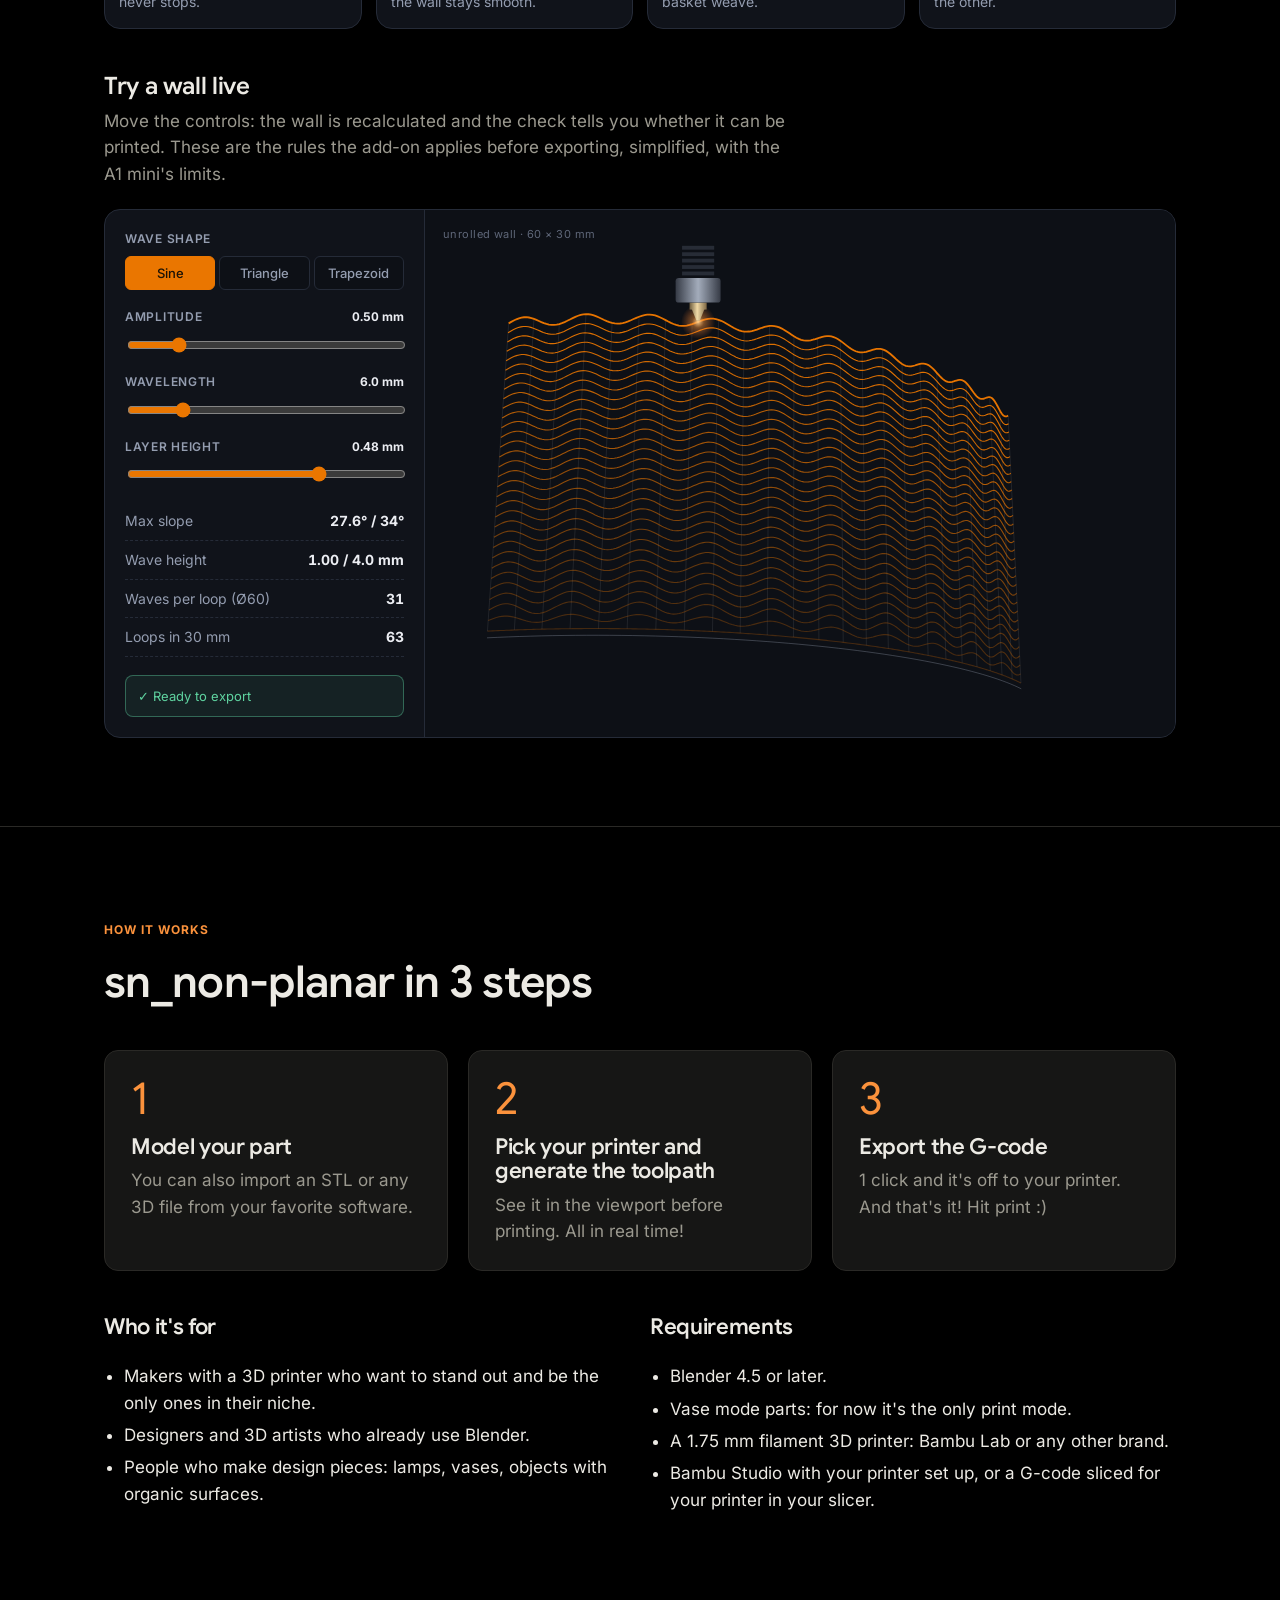
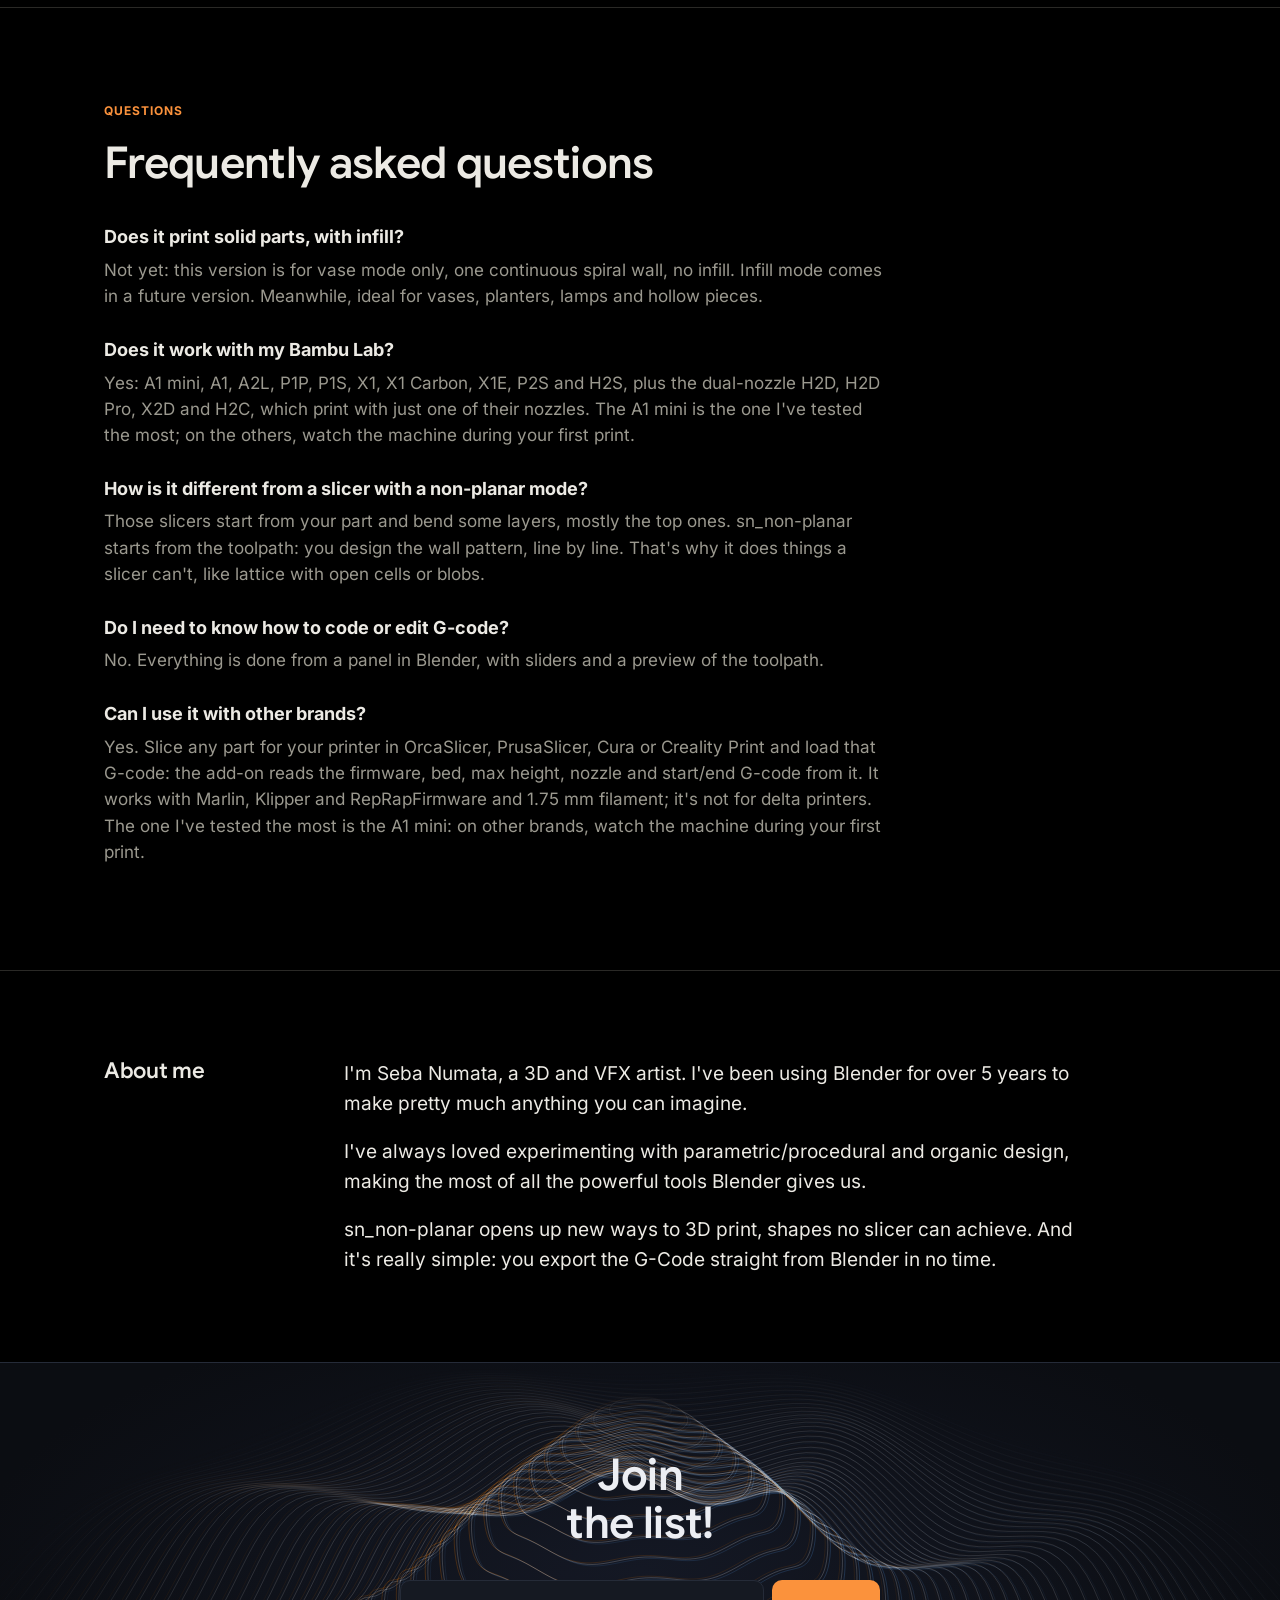
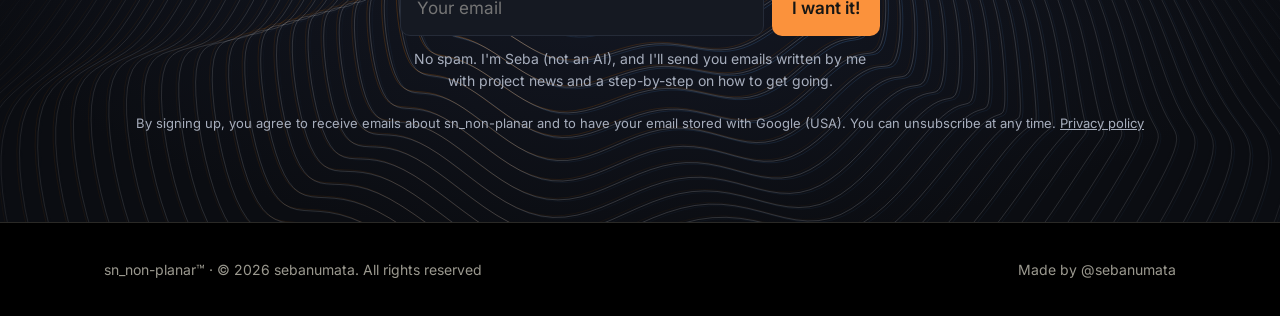
==== commit d8209e03: "Landing: printed-pieces photo strip before the animation (es/en/pt) Co-Authored-By: Claude Opus 5.5 " ====
--- a/index.html
+++ b/index.html
@@ -85,6 +85,12 @@
 .social-dot{flex:none;width:10px;height:10px;border-radius:50%;background:#22c55e;animation:snPulso 2s ease-out infinite}
 @keyframes snPulso{0%{box-shadow:0 0 0 0 rgba(34,197,94,.55)}70%{box-shadow:0 0 0 10px rgba(34,197,94,0)}100%{box-shadow:0 0 0 0 rgba(34,197,94,0)}}
 .social + form.join{margin-top:14px}
+/* fotos de piezas impresas, antes de la animación */
+.prints{display:grid;grid-template-columns:repeat(5,1fr);gap:12px;margin:32px 0 30px}
+.prints figure{margin:0}
+.prints img{display:block;width:100%;aspect-ratio:3/4;object-fit:cover;border-radius:12px;background:#111}
+.prints figcaption{margin-top:10px;text-align:center;font-weight:600;font-size:15px}
+.prints .exp{display:block;color:var(--mut);font-weight:400;font-size:13px}
 .hp{position:absolute!important;left:-9999px;width:1px;height:1px;opacity:0}
 form.join[hidden]{display:none}
 .join-msg{margin-top:14px;font-weight:600}
@@ -215,6 +221,11 @@
   .hero-txt form.join{order:4}
   .hero-txt .join-msg{order:4}
   .hero-txt .social + form.join{margin-top:12px}
+  .prints{grid-template-columns:none;grid-auto-flow:column;grid-auto-columns:44%;overflow-x:auto;scroll-snap-type:x mandatory;
+    margin:22px -24px 24px;padding:0 24px;scroll-padding:0 24px;scrollbar-width:none;-webkit-overflow-scrolling:touch}
+  .prints::-webkit-scrollbar{display:none}
+  .prints figure{scroll-snap-align:start}
+  .prints figcaption{font-size:14px}
   .hero-txt .under{order:5}
   .hero-txt .vmode-txt{order:6;margin-top:28px;font-size:15px;color:var(--mut)}
   .hero-txt .lead{order:7}
@@ -471,6 +482,13 @@
     <span class="tag">Mirá cómo imprime</span>
     <h2>Una boquilla que sube y baja</h2>
     <p class="lead">Elegí un recorrido y mirá cómo se arma la pieza. En planar la boquilla sube a saltos; con sn_non-planar se mueve en X, Y y Z al mismo tiempo.</p>
+    <div class="prints">
+      <figure><img src="img/impreso-paralelas.webp" alt="" loading="lazy"><figcaption>Paralelas</figcaption></figure>
+      <figure><img src="img/impreso-malla.webp" alt="" loading="lazy"><figcaption>Malla <span class="exp">(experimental)</span></figcaption></figure>
+      <figure><img src="img/impreso-malla-radial.webp" alt="" loading="lazy"><figcaption>Malla radial</figcaption></figure>
+      <figure><img src="img/impreso-bandas.webp" alt="" loading="lazy"><figcaption>Bandas</figcaption></figure>
+      <figure><img src="img/impreso-gotas.webp" alt="" loading="lazy"><figcaption>Gotas</figcaption></figure>
+    </div>
     <div class="viz vstage">
       <canvas id="hero3d" aria-label="Animación de una boquilla imprimiendo un jarrón con el recorrido elegido"></canvas>
       <div class="vread" id="heroRead" data-gen=""></div>
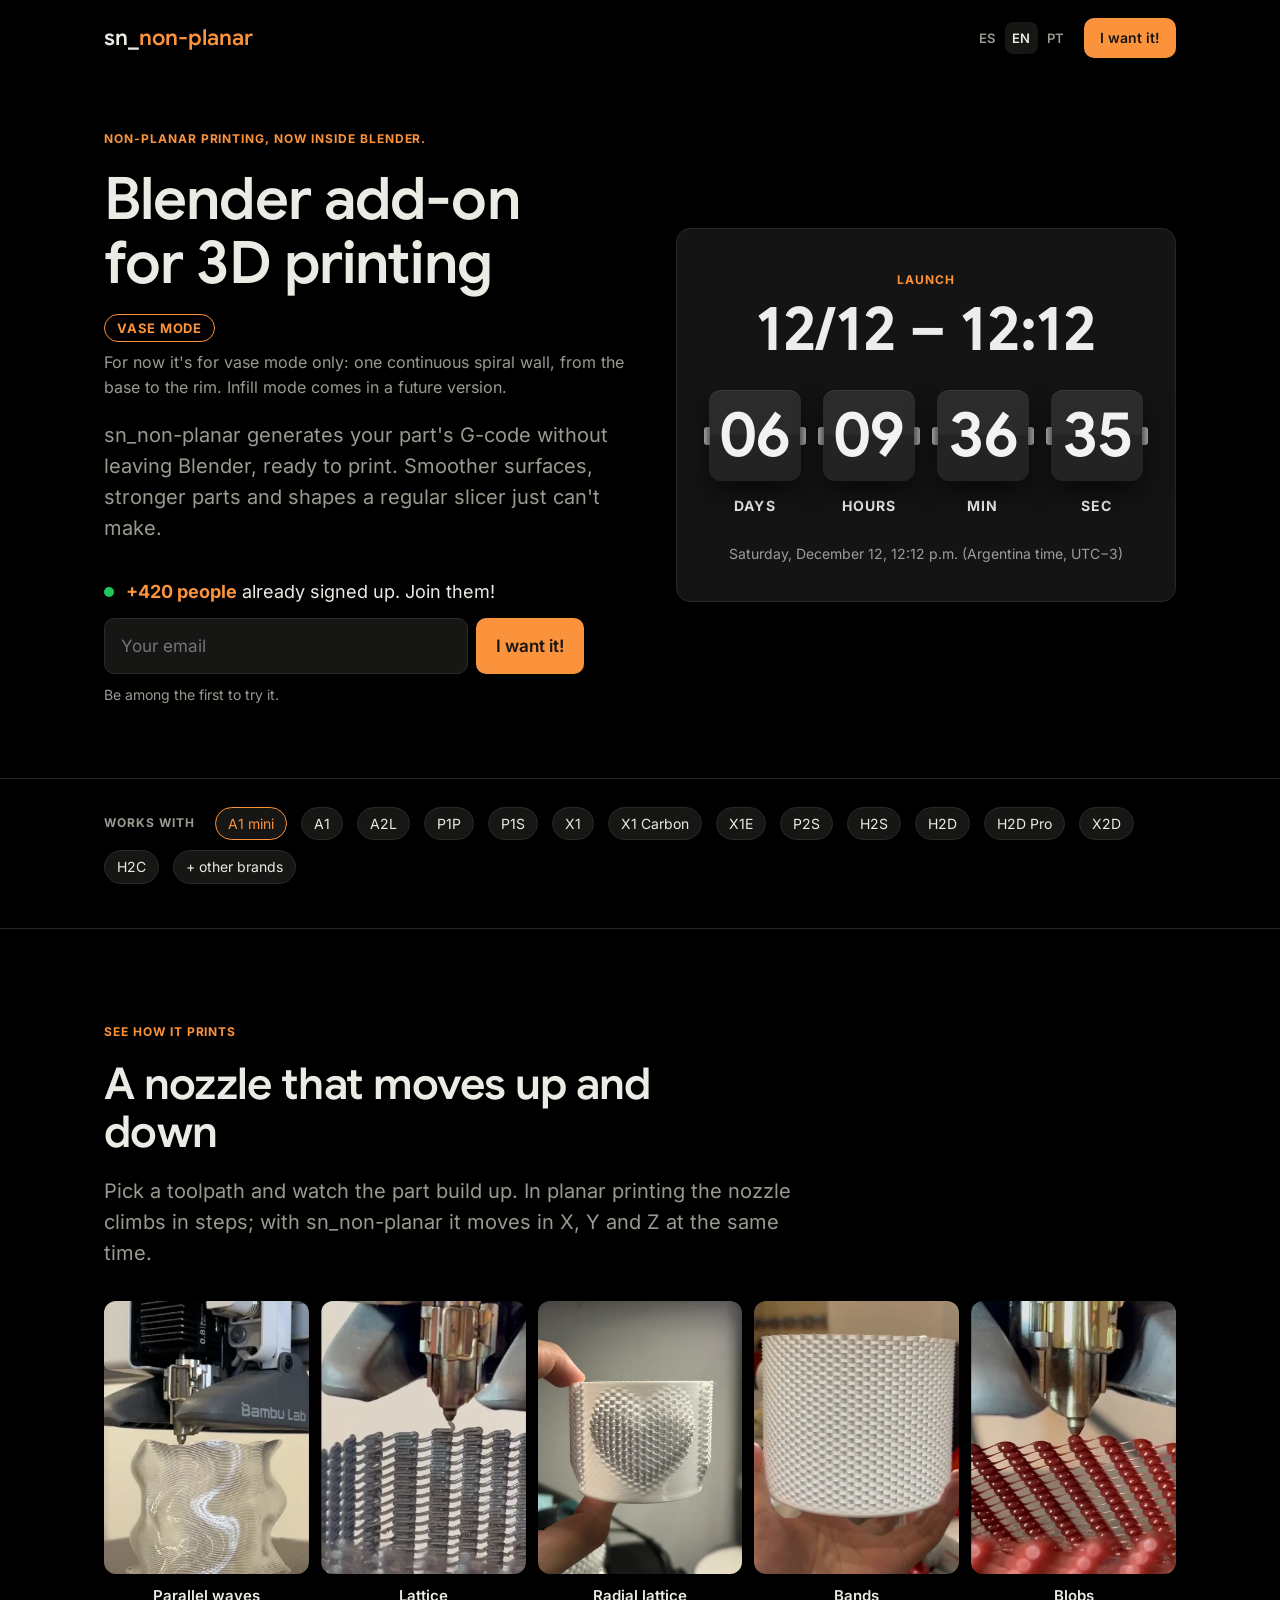
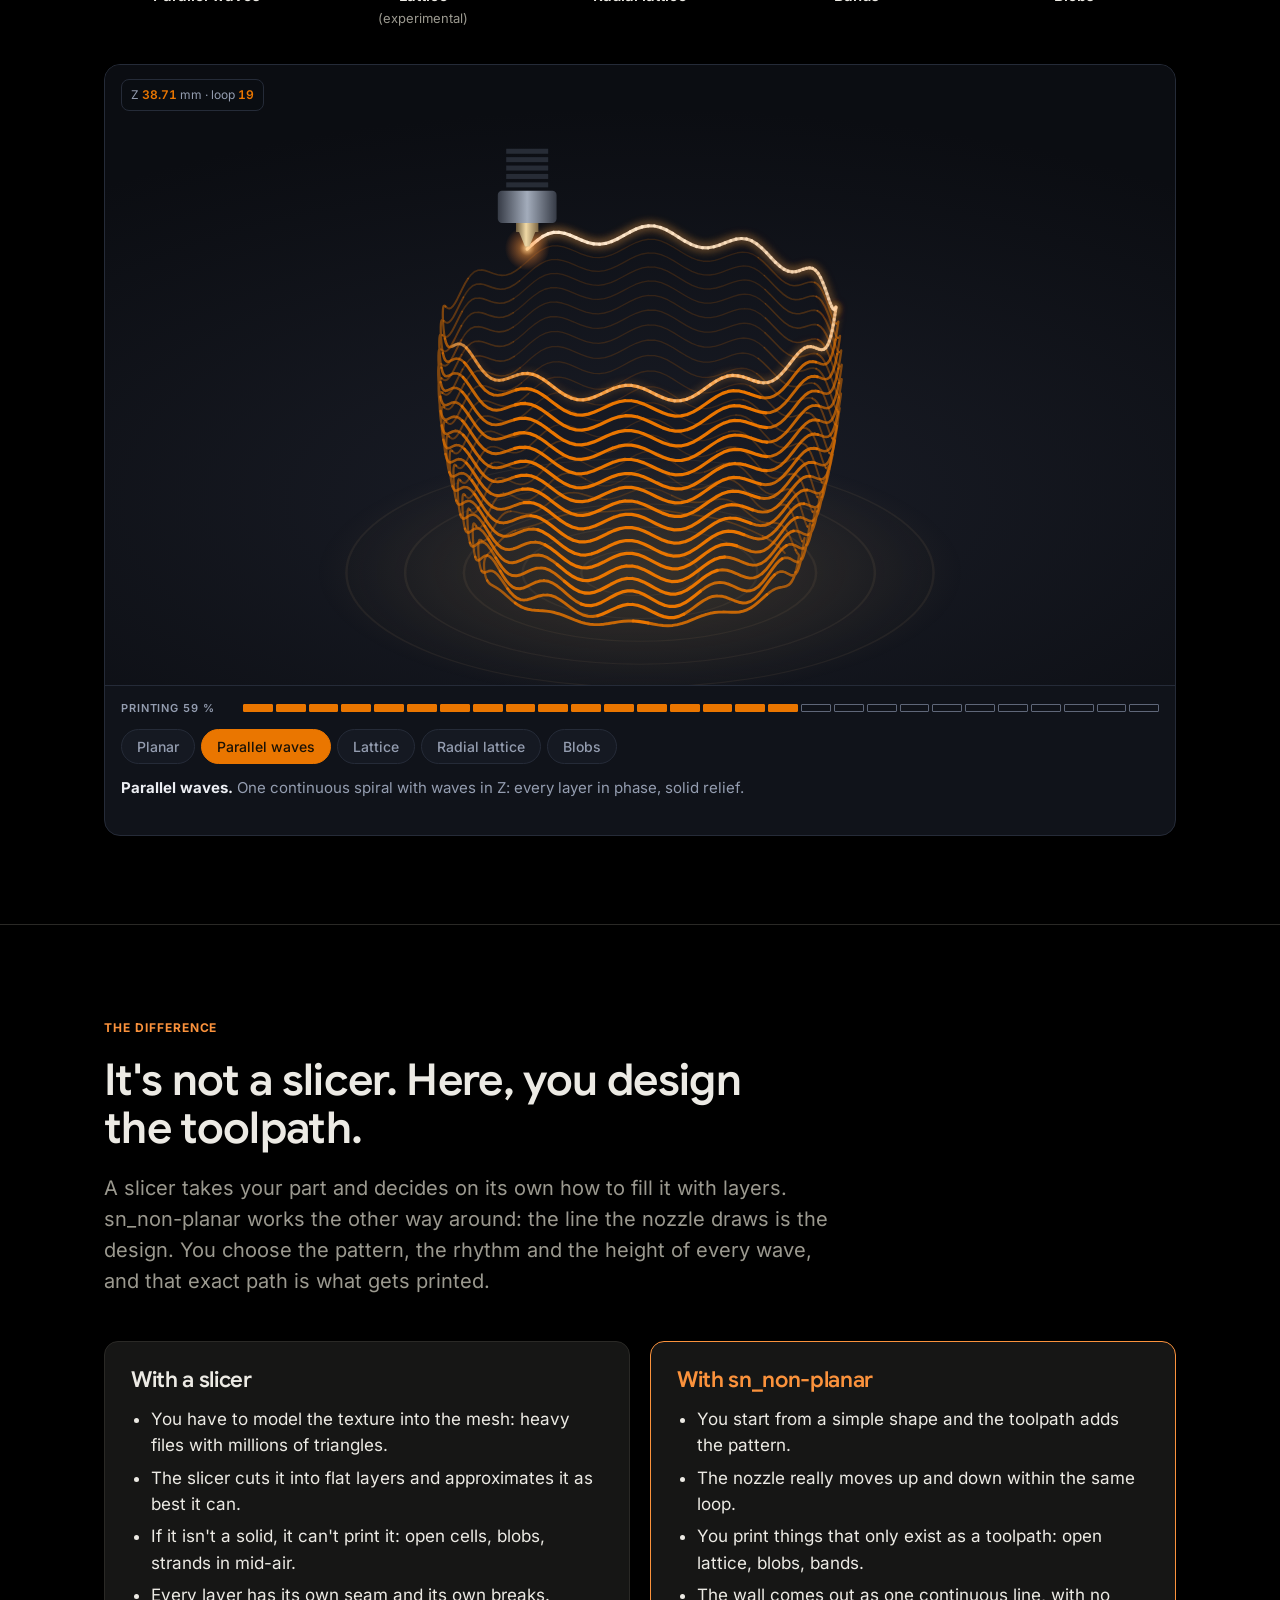
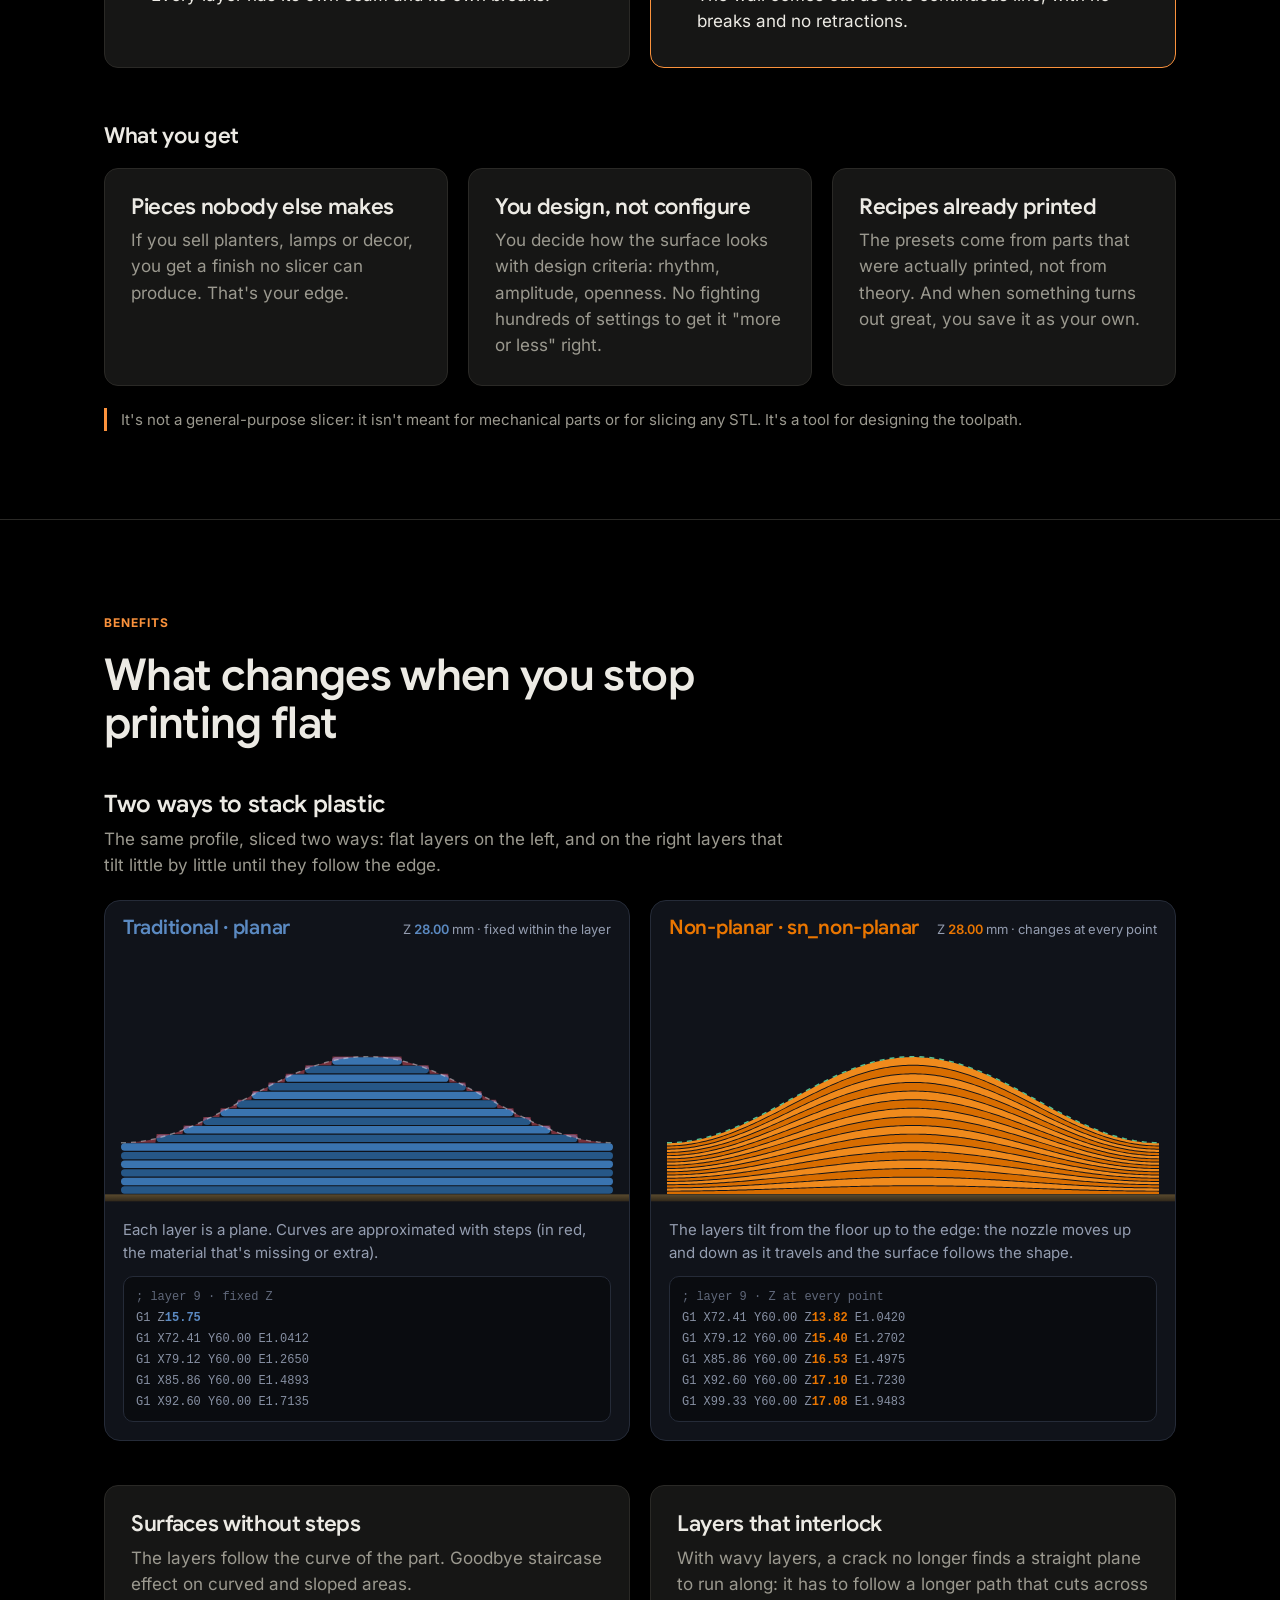
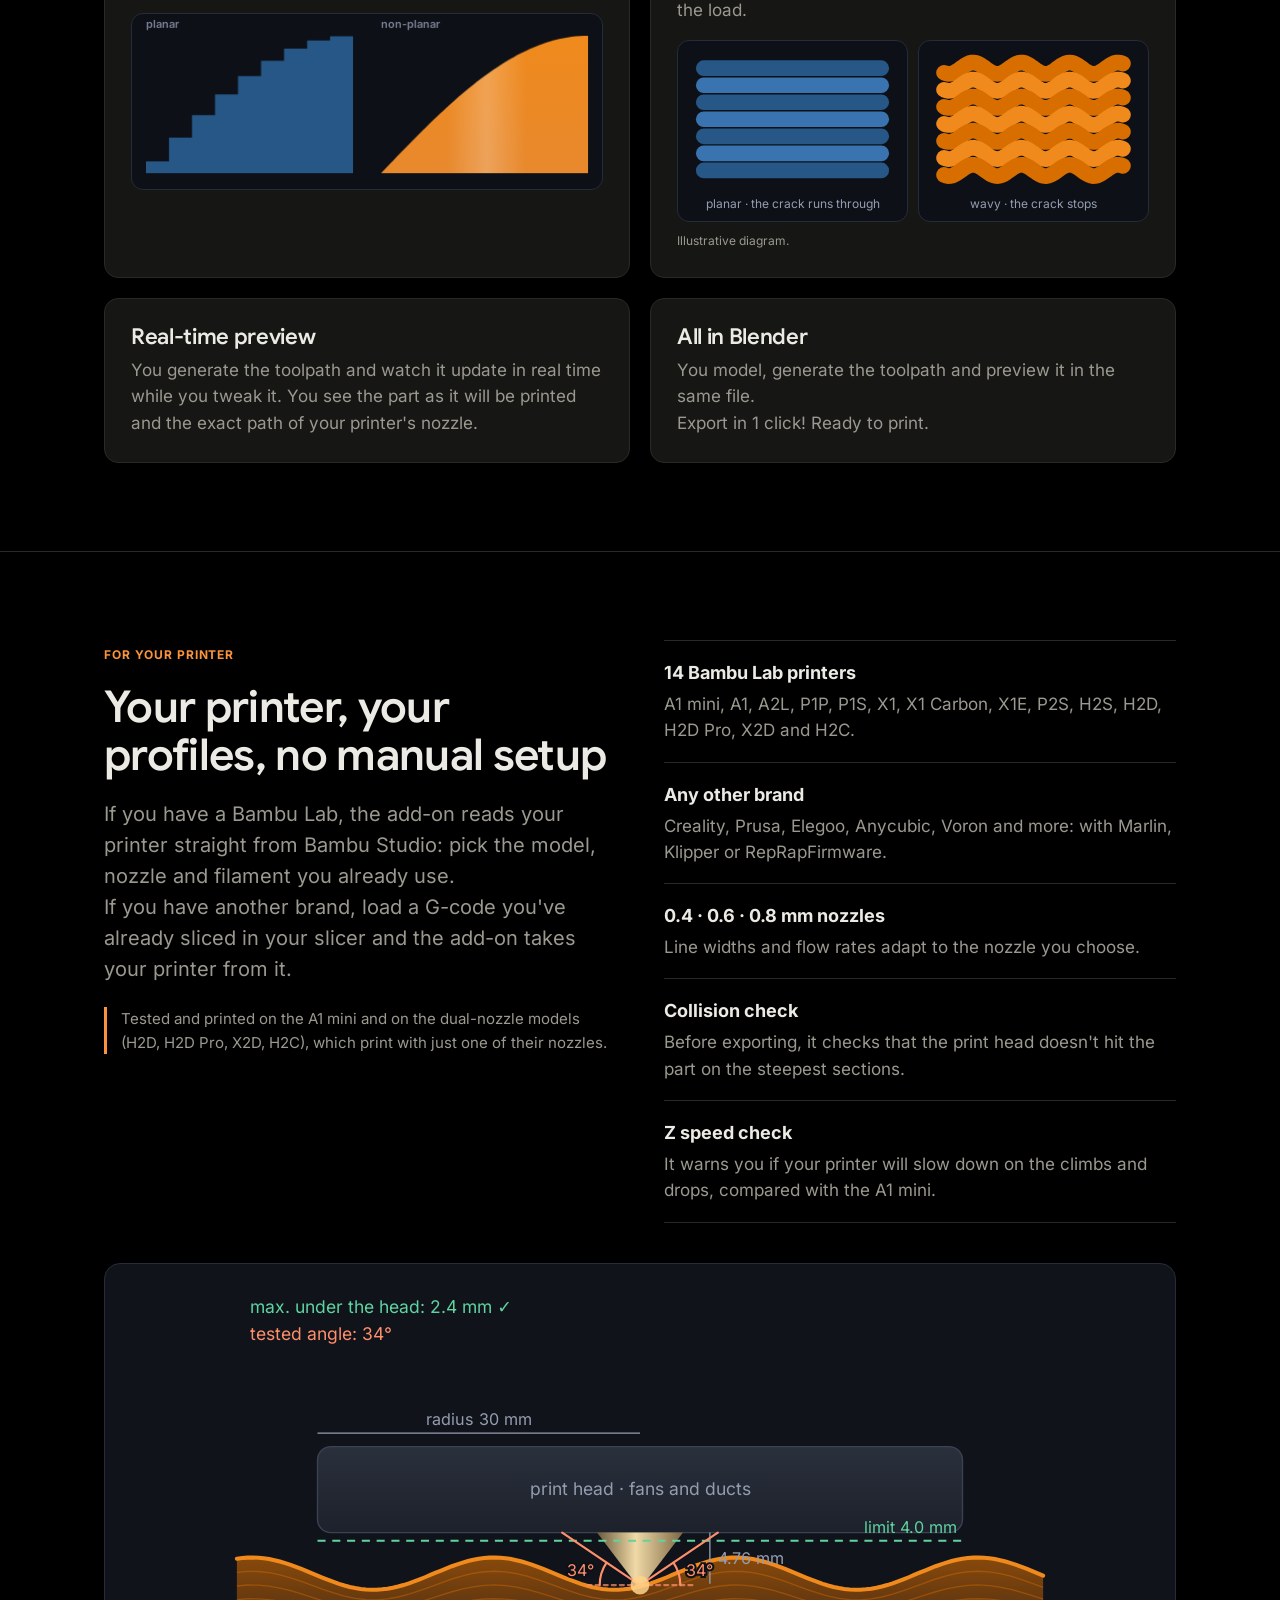
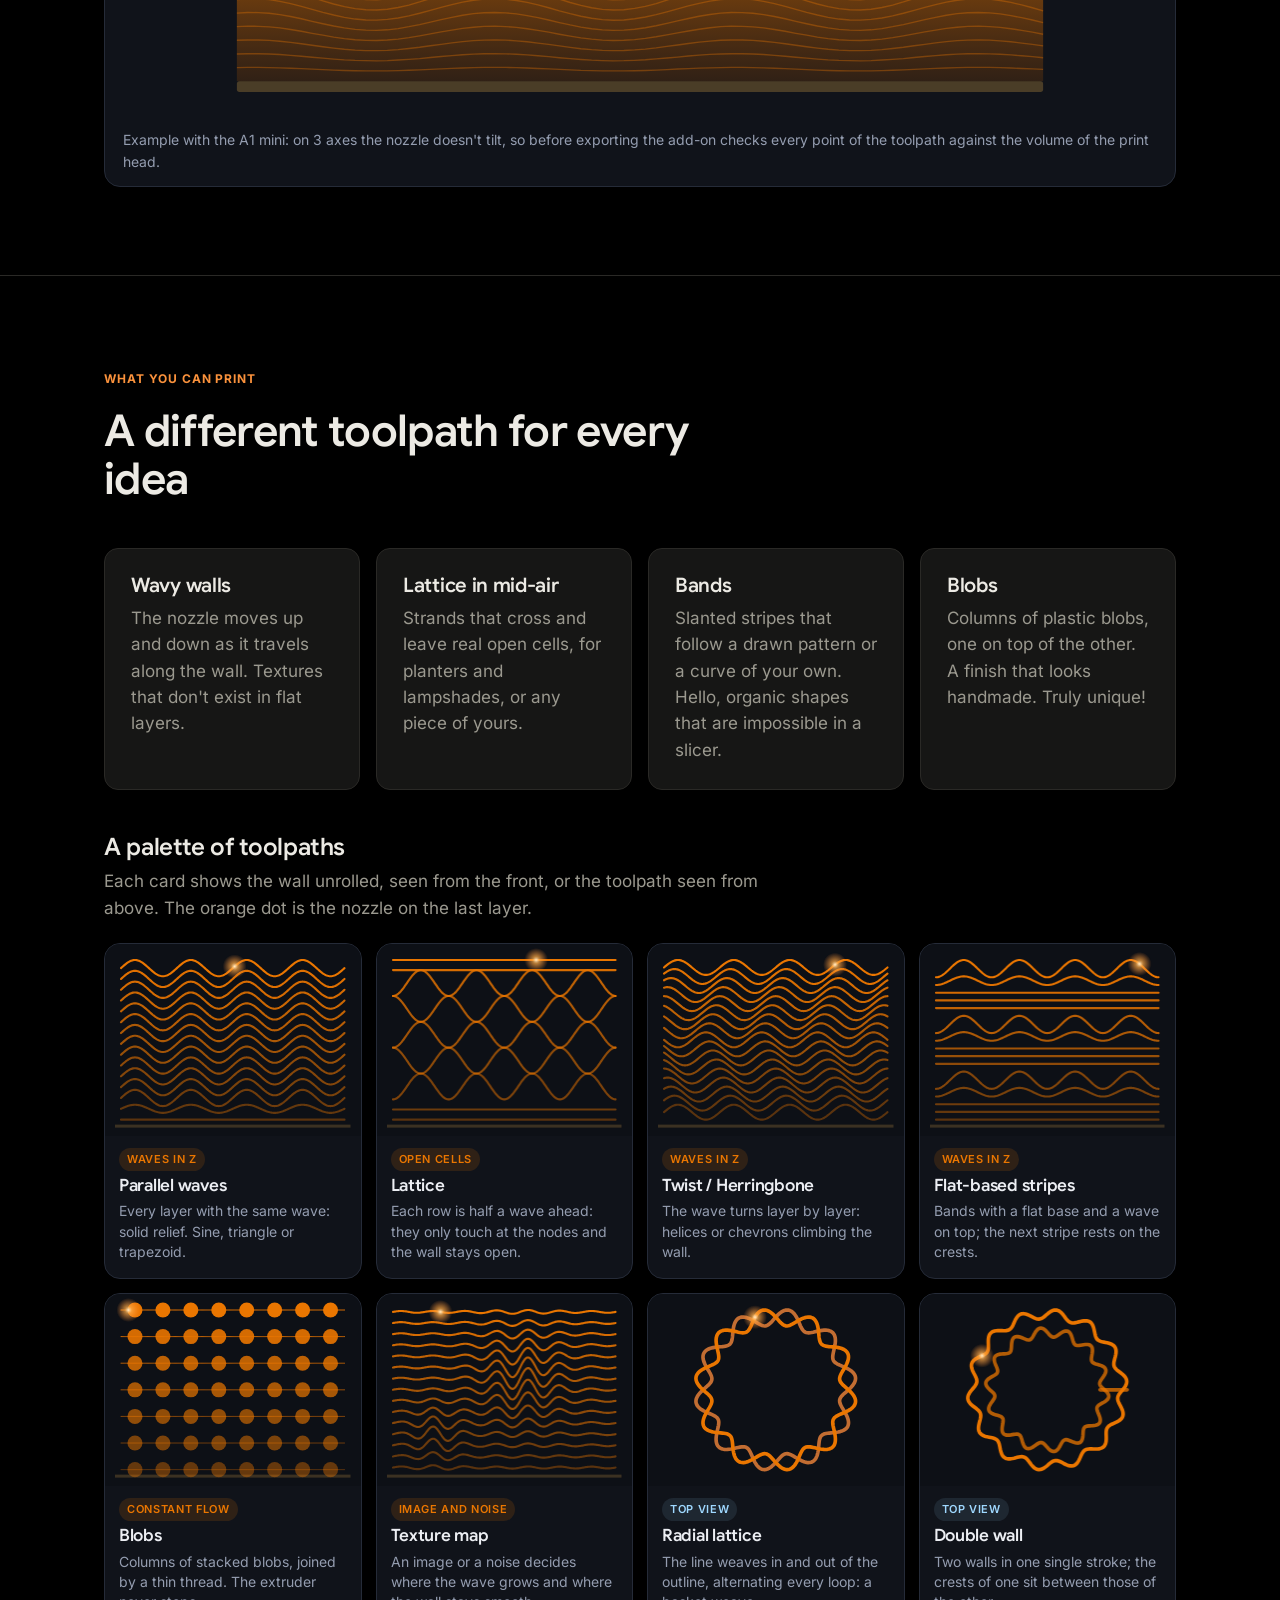
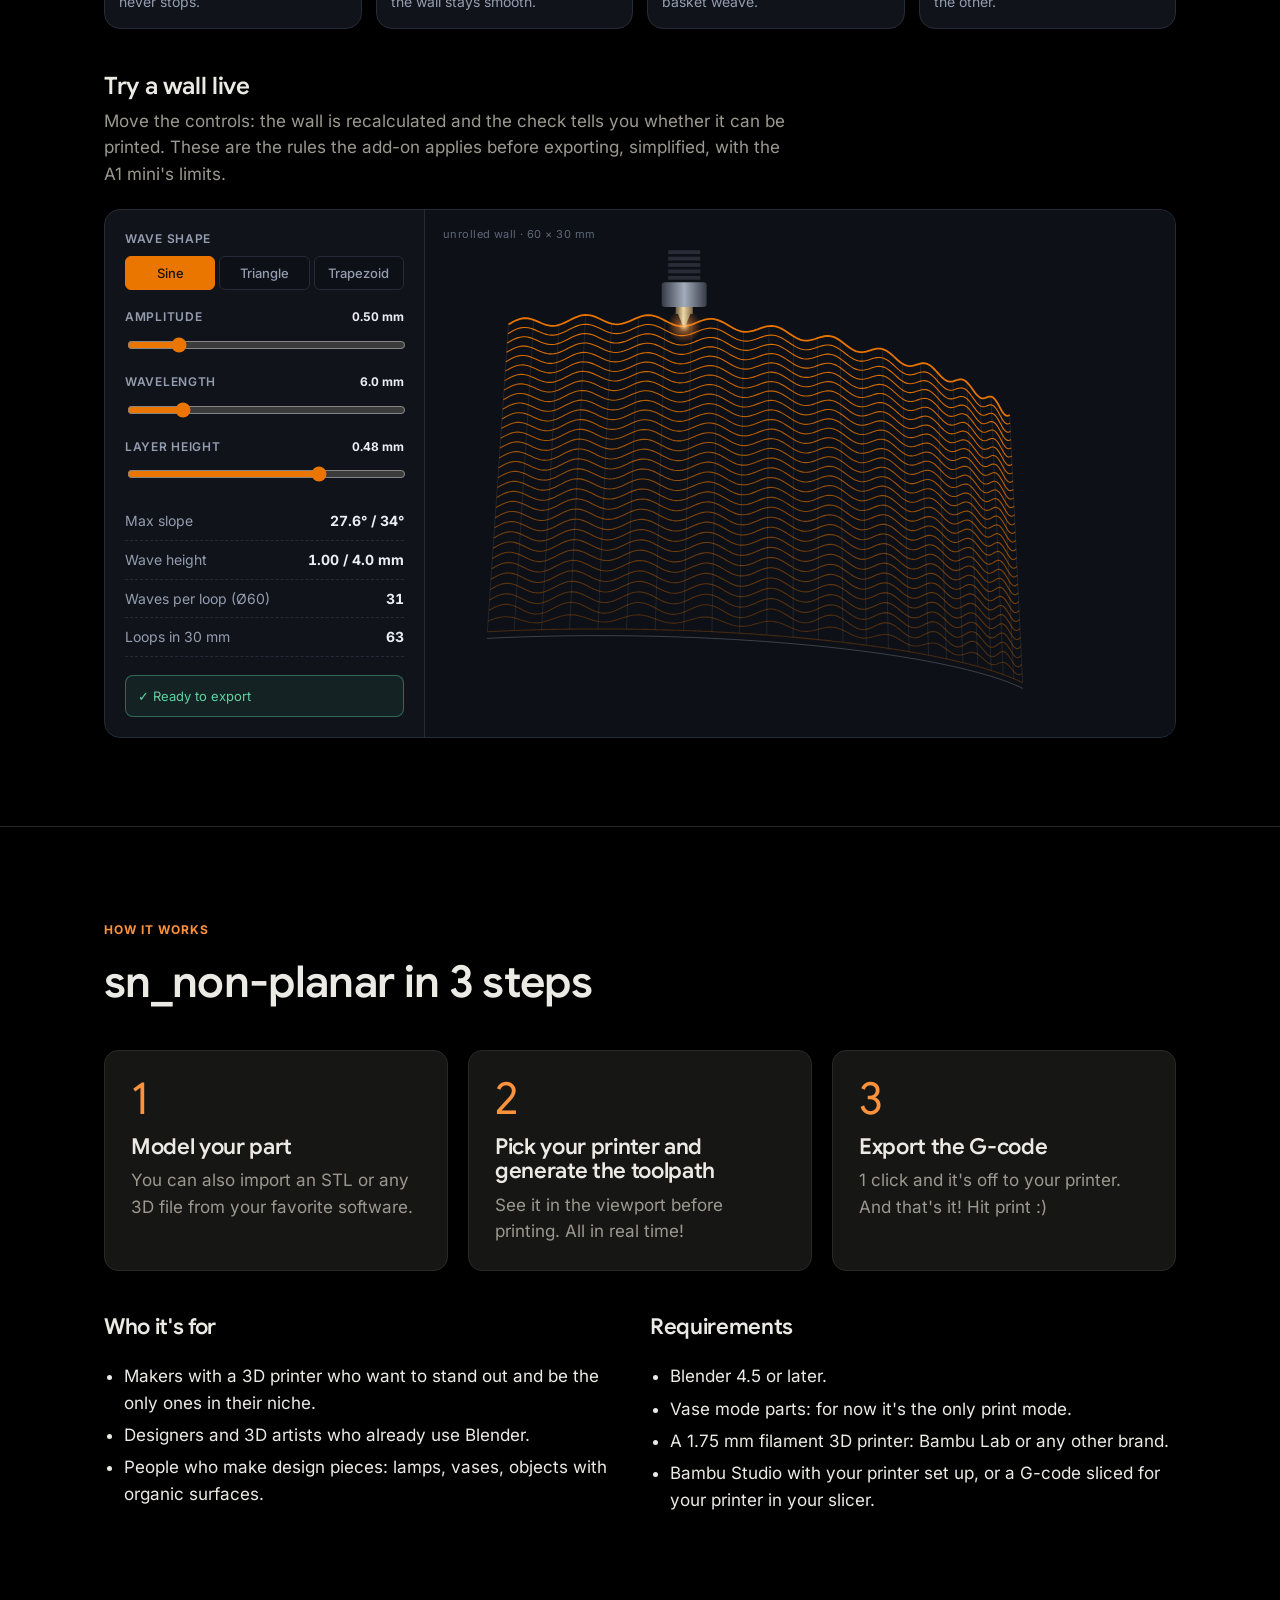
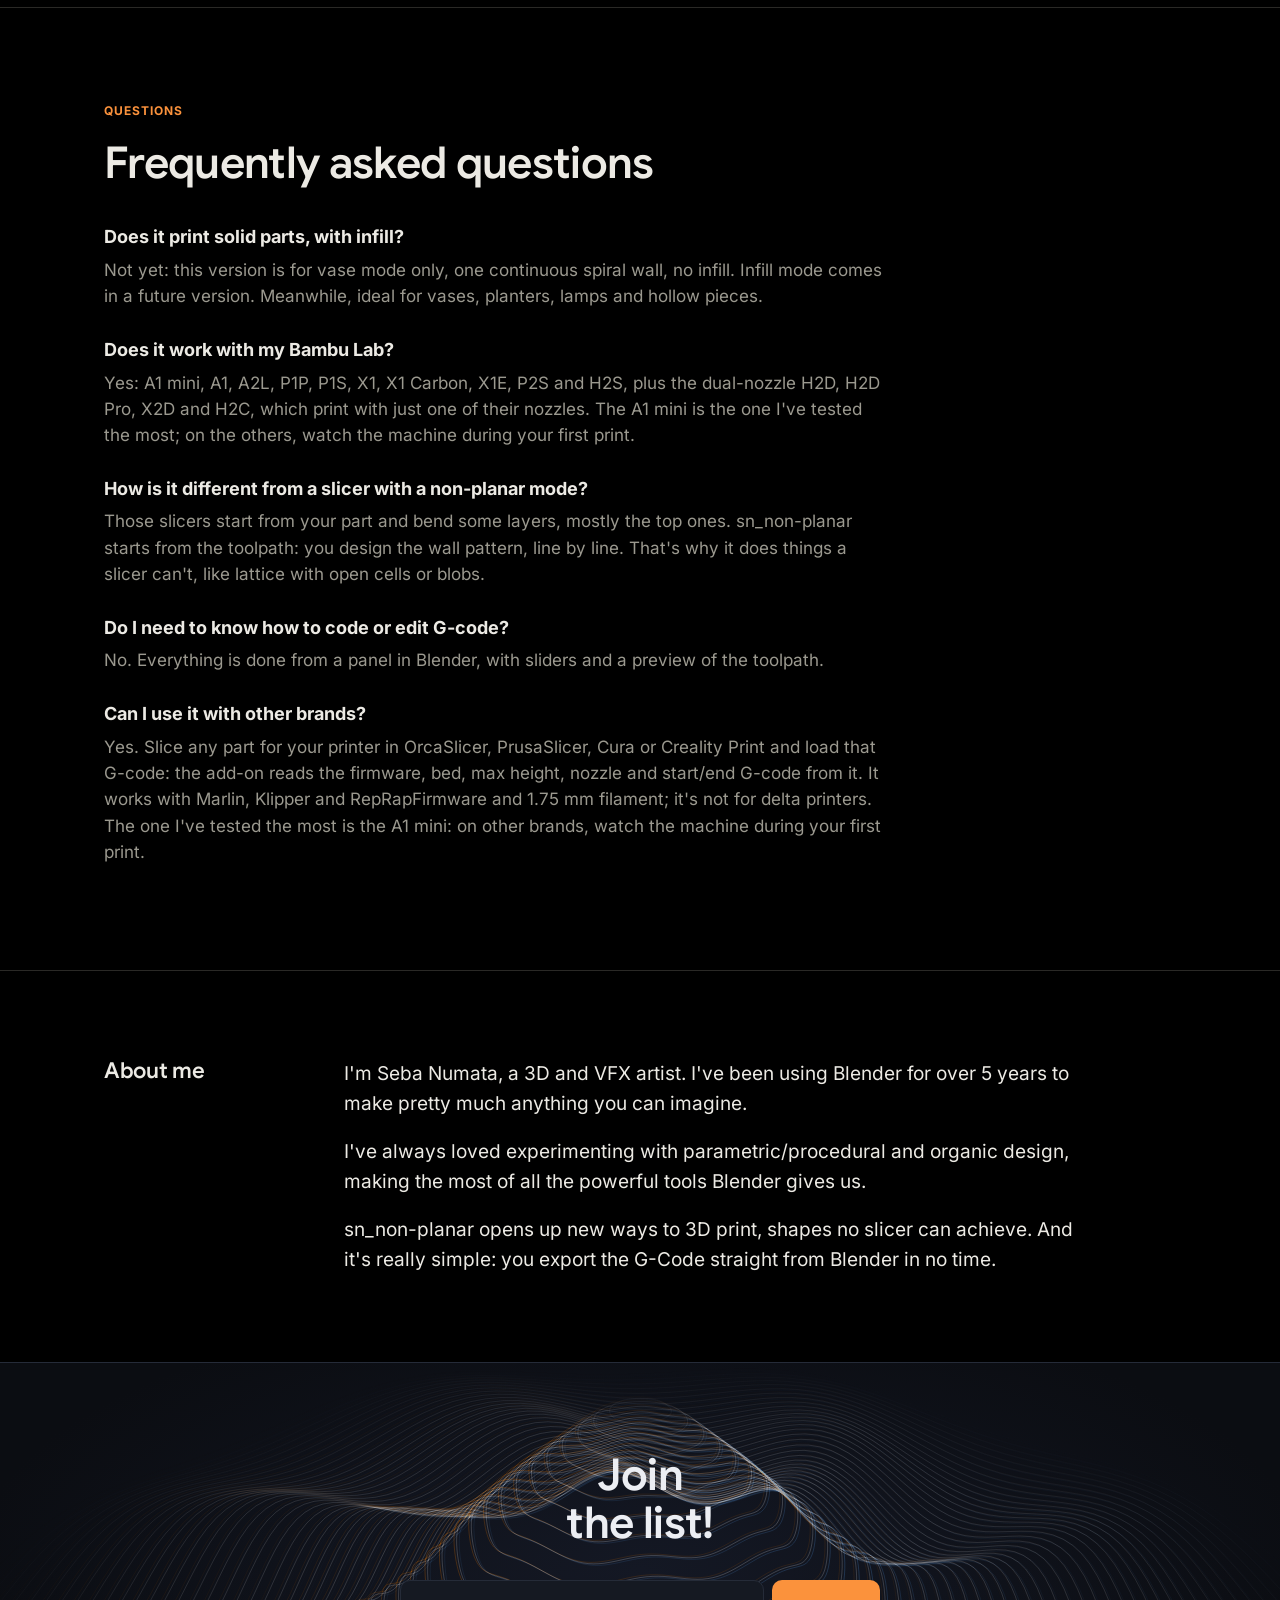
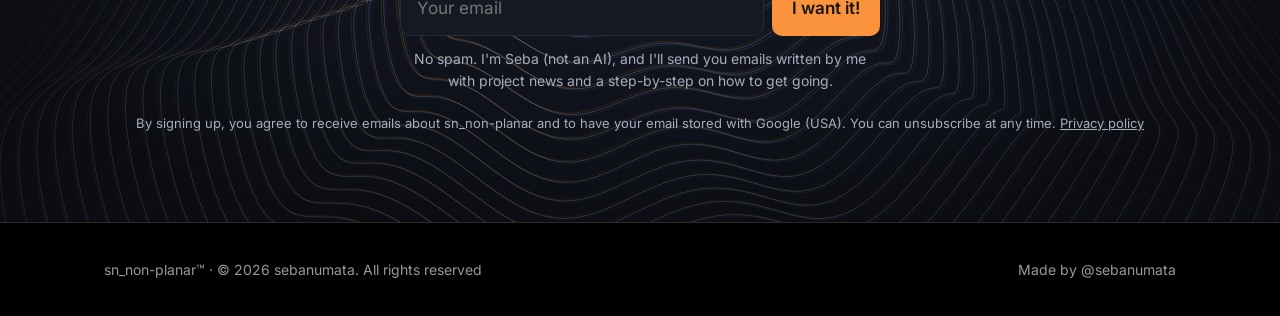
==== commit 8b9dba14: "Landing: counter +420 (es/en/pt) Co-Authored-By: Claude Opus 5.5 <noreply@anthropic.com>" ====
--- a/index.html
+++ b/index.html
@@ -433,7 +433,7 @@
       <h1 class="hero-h1"><span>Blender Addon</span> <span class="nw">para impresión 3D</span></h1>
       <p class="vmode"><span class="vmode-chip">Vase Mode</span> <span class="vmode-txt">Por ahora es solo para vase mode: una pared continua en espiral, de la base al borde. El modo relleno llega en una próxima versión.</span></p>
       <p class="lead">sn_non-planar genera el G-code de tu pieza sin salir de Blender, listo para imprimir. Superficies más suaves, piezas más fuertes y formas que con un slicer común no salen.</p>
-      <p class="social"><span class="social-dot" aria-hidden="true"></span><span><b>+410 personas</b> ya se anotaron. ¡Sumate vos también!</span></p>
+      <p class="social"><span class="social-dot" aria-hidden="true"></span><span><b>+420 personas</b> ya se anotaron. ¡Sumate vos también!</span></p>
       <form class="join" data-sn-form="" data-origen="landing-arriba">
         <input type="email" name="email" required="" placeholder="Tu email">
         <input type="text" name="sitio_web" class="hp" tabindex="-1" autocomplete="off" aria-hidden="true">
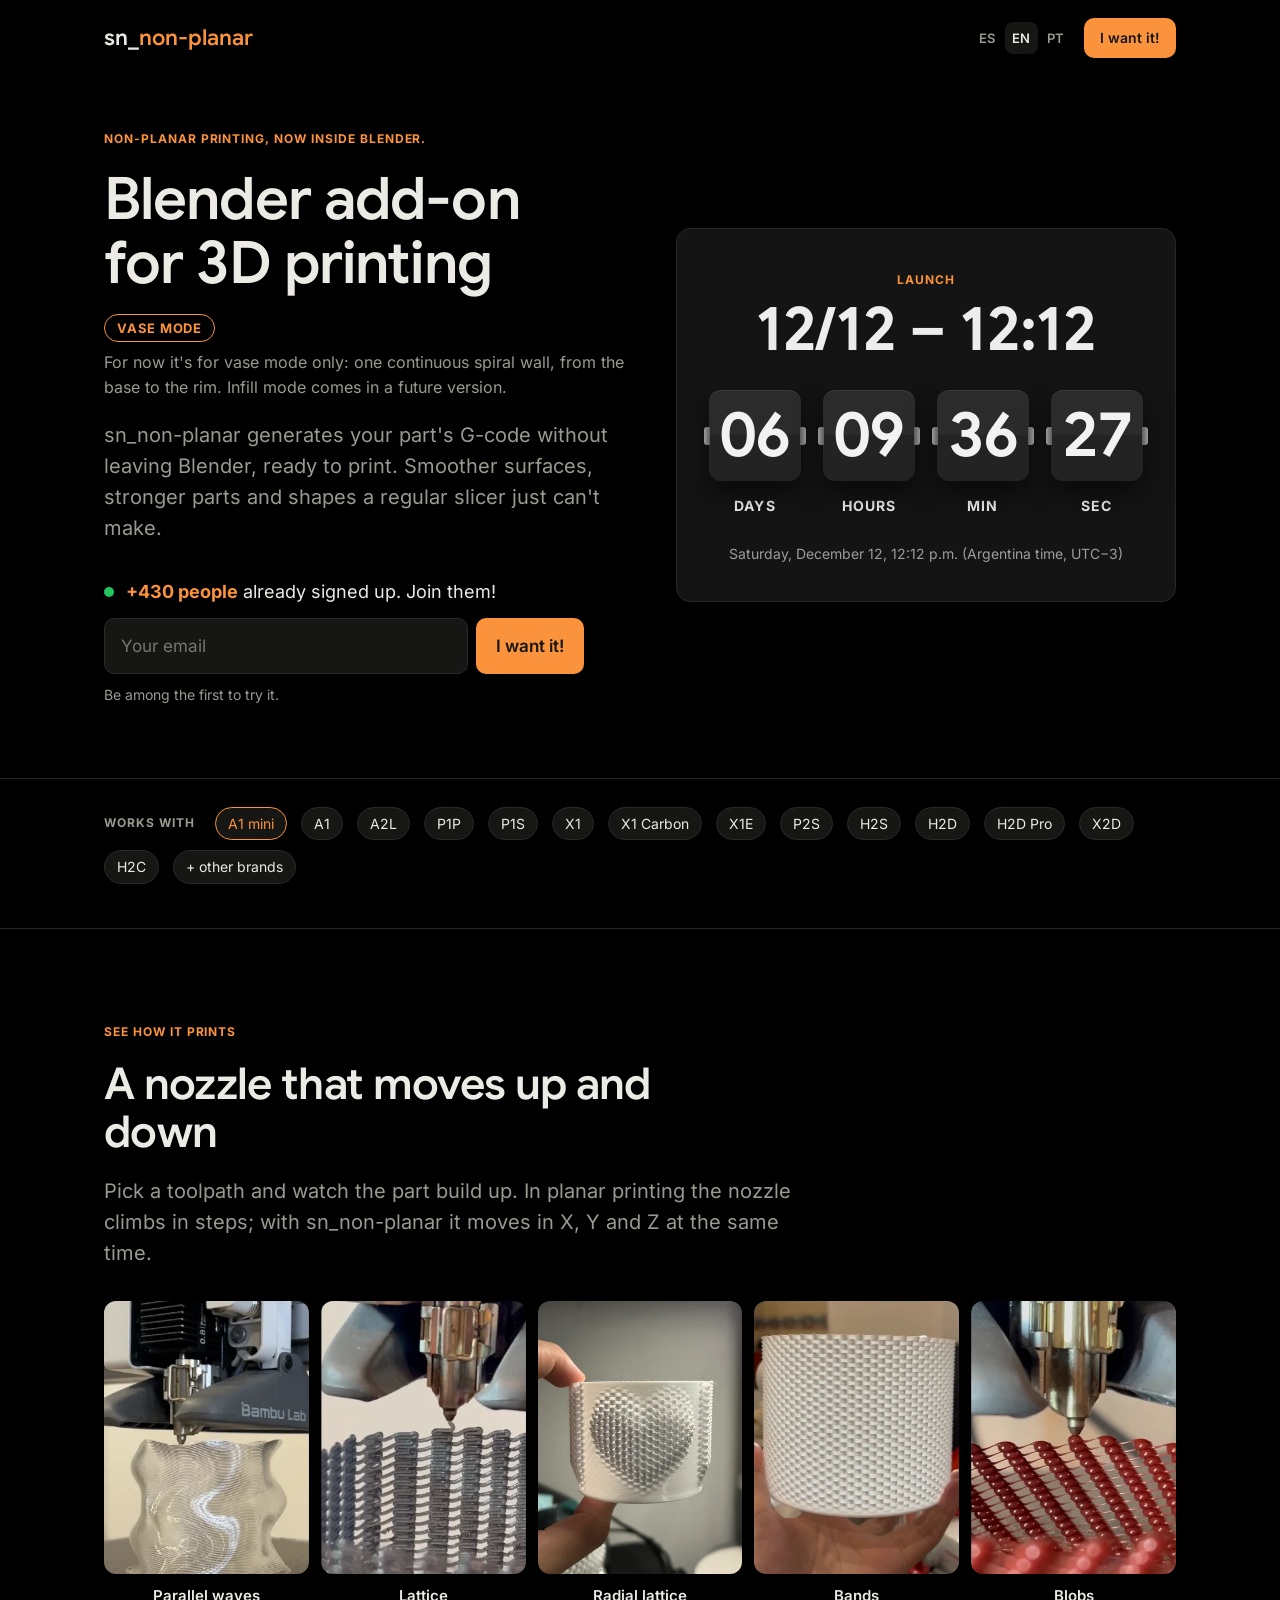
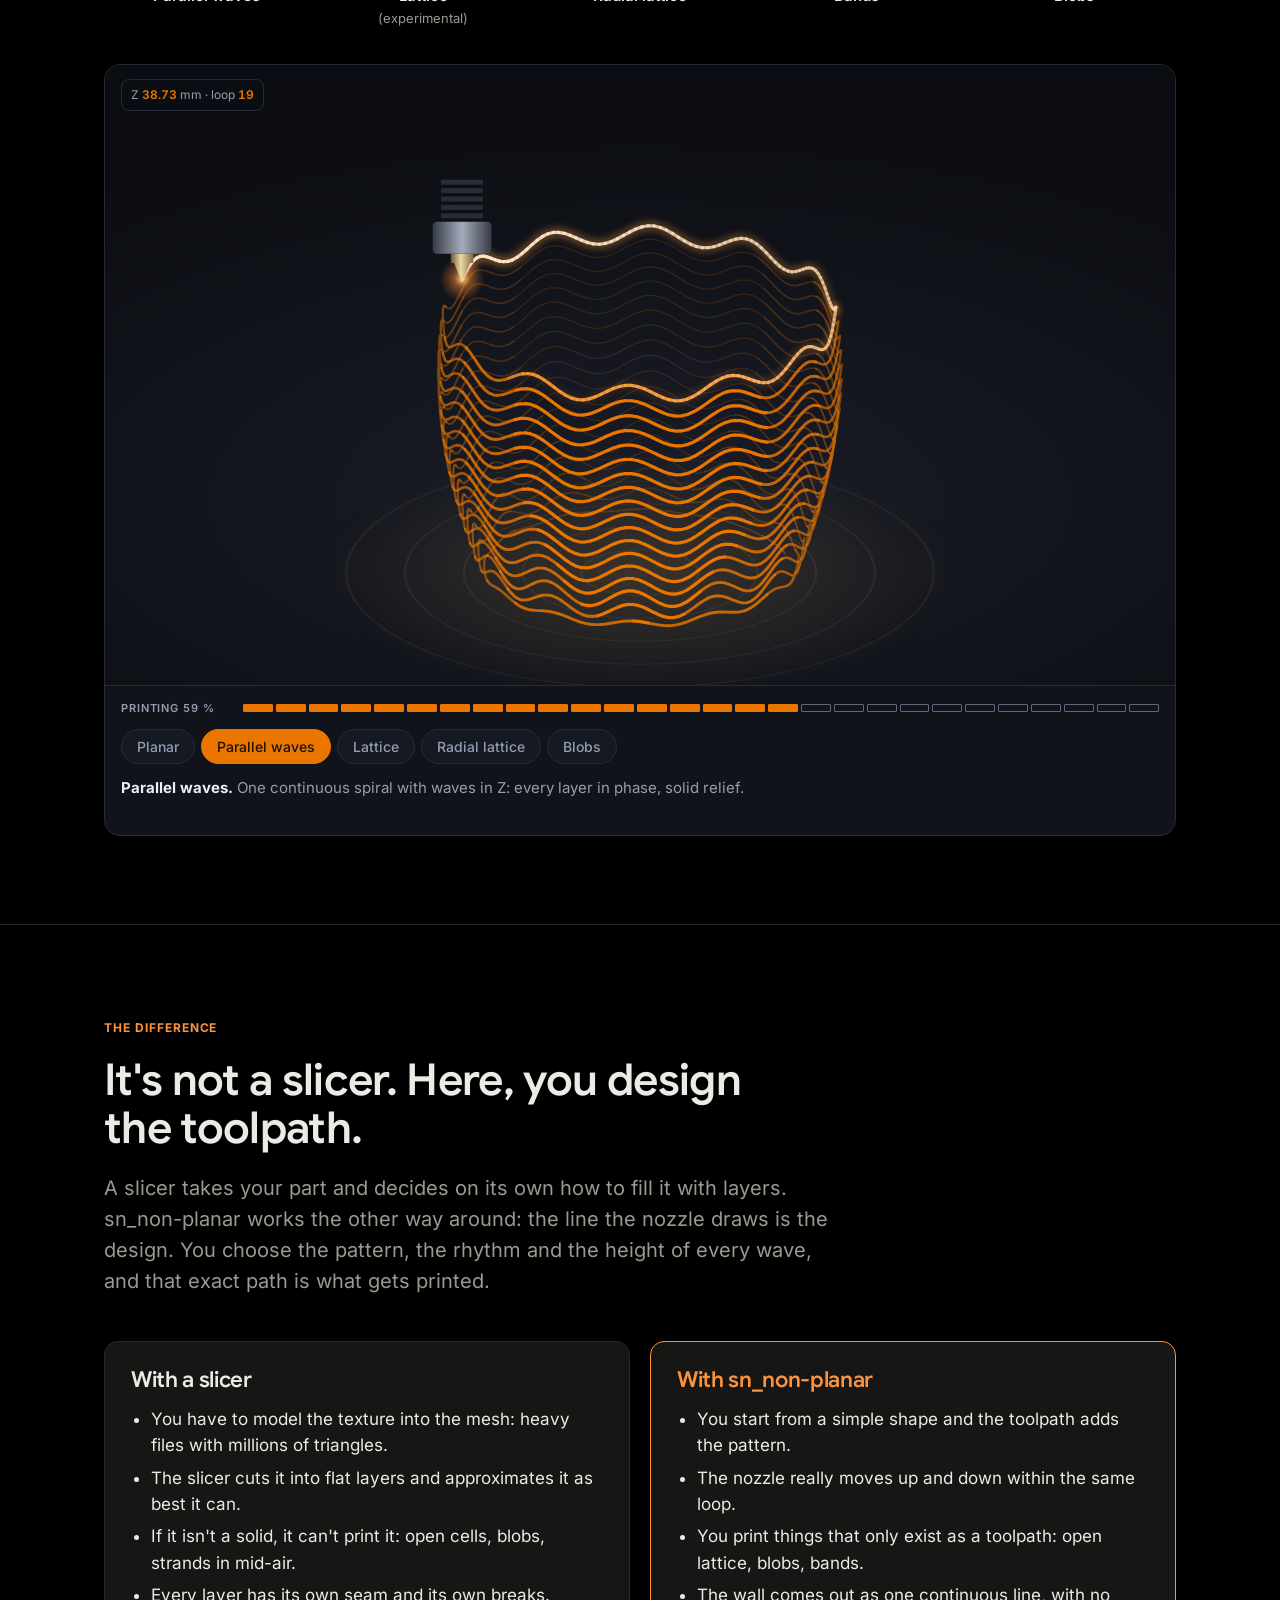
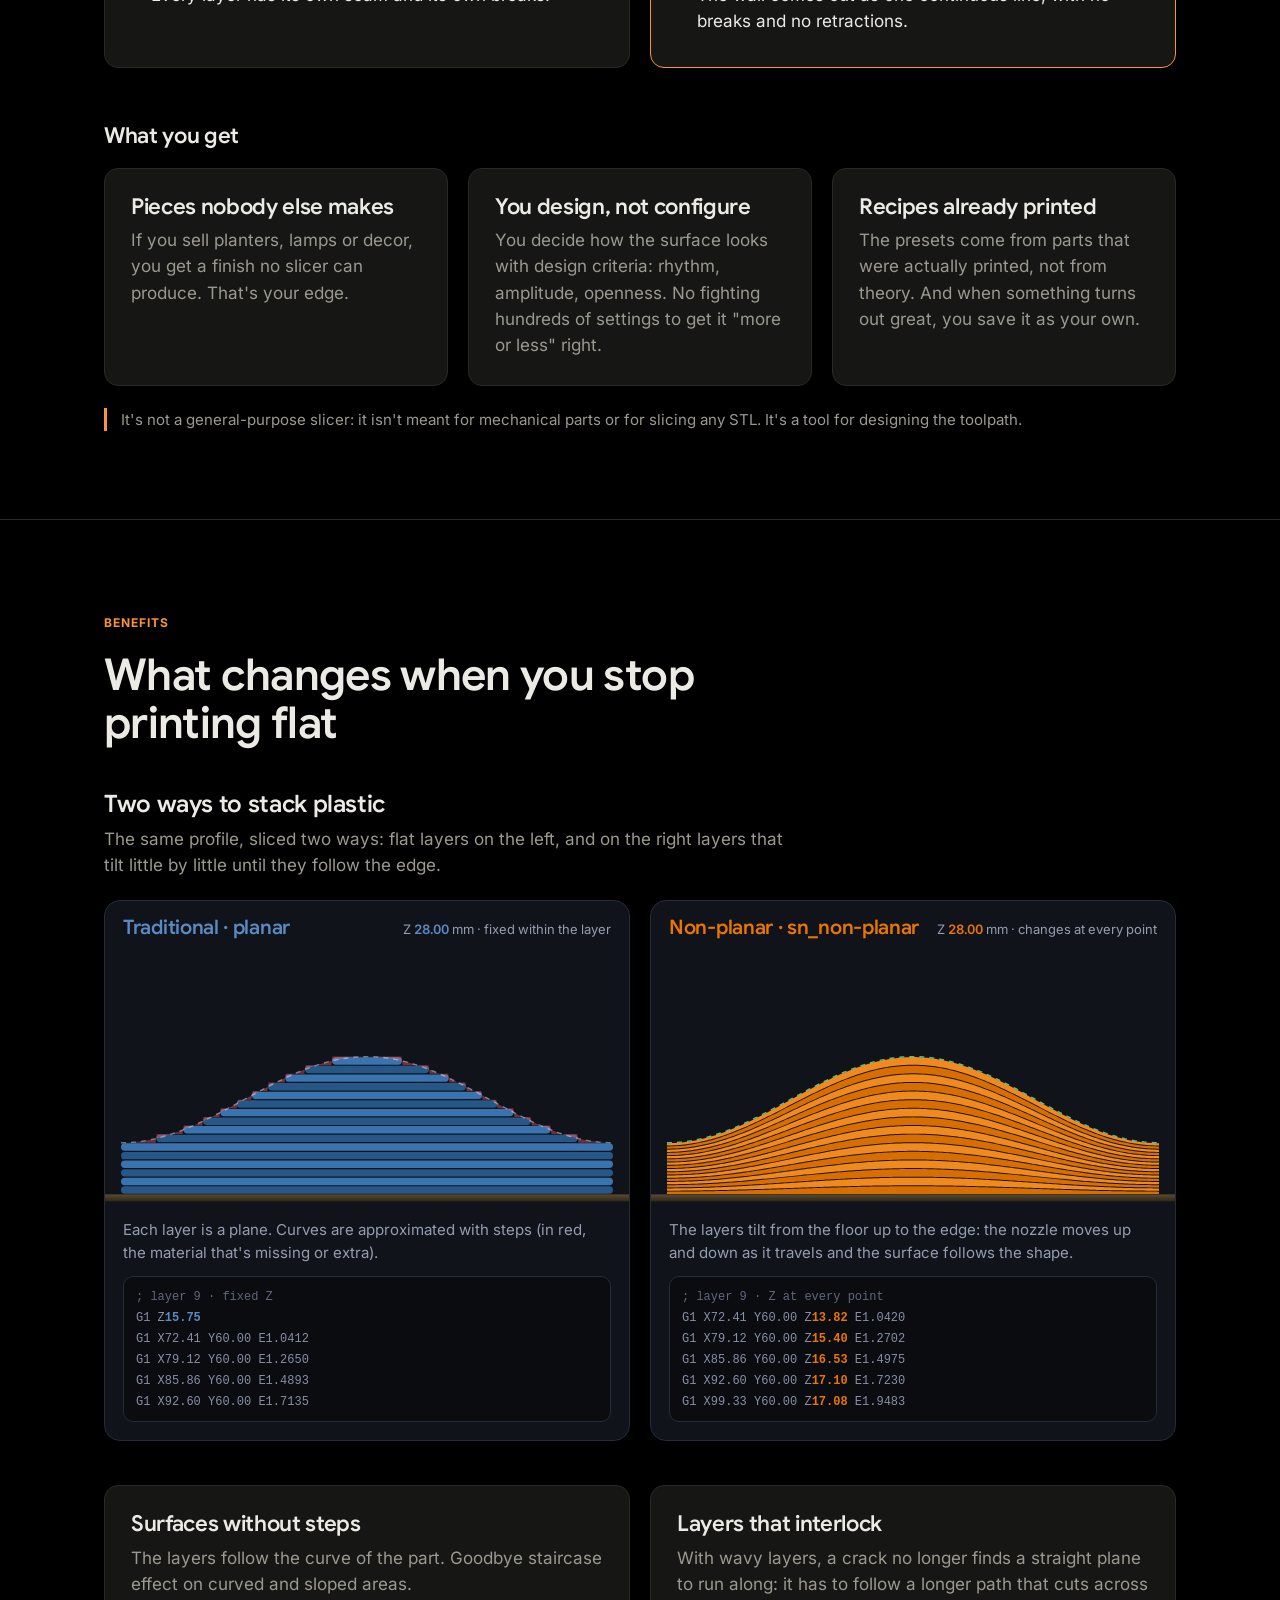
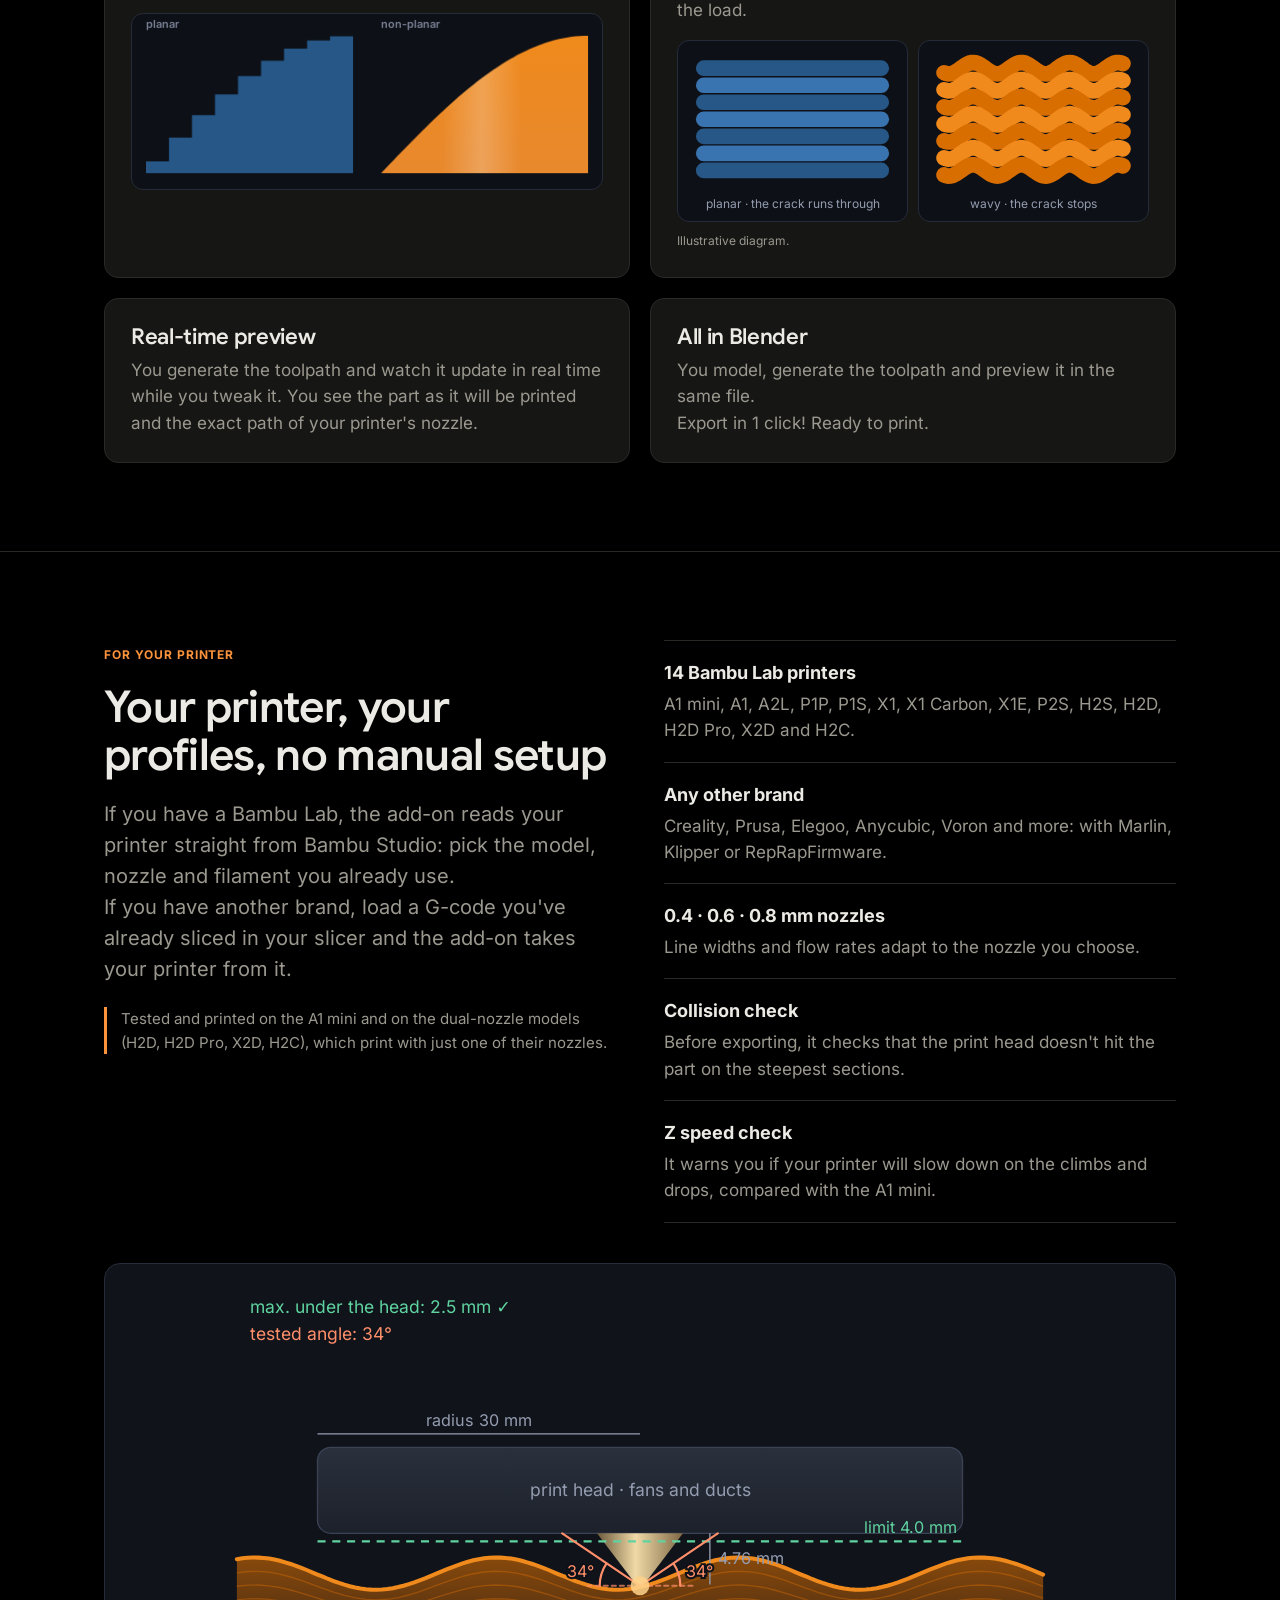
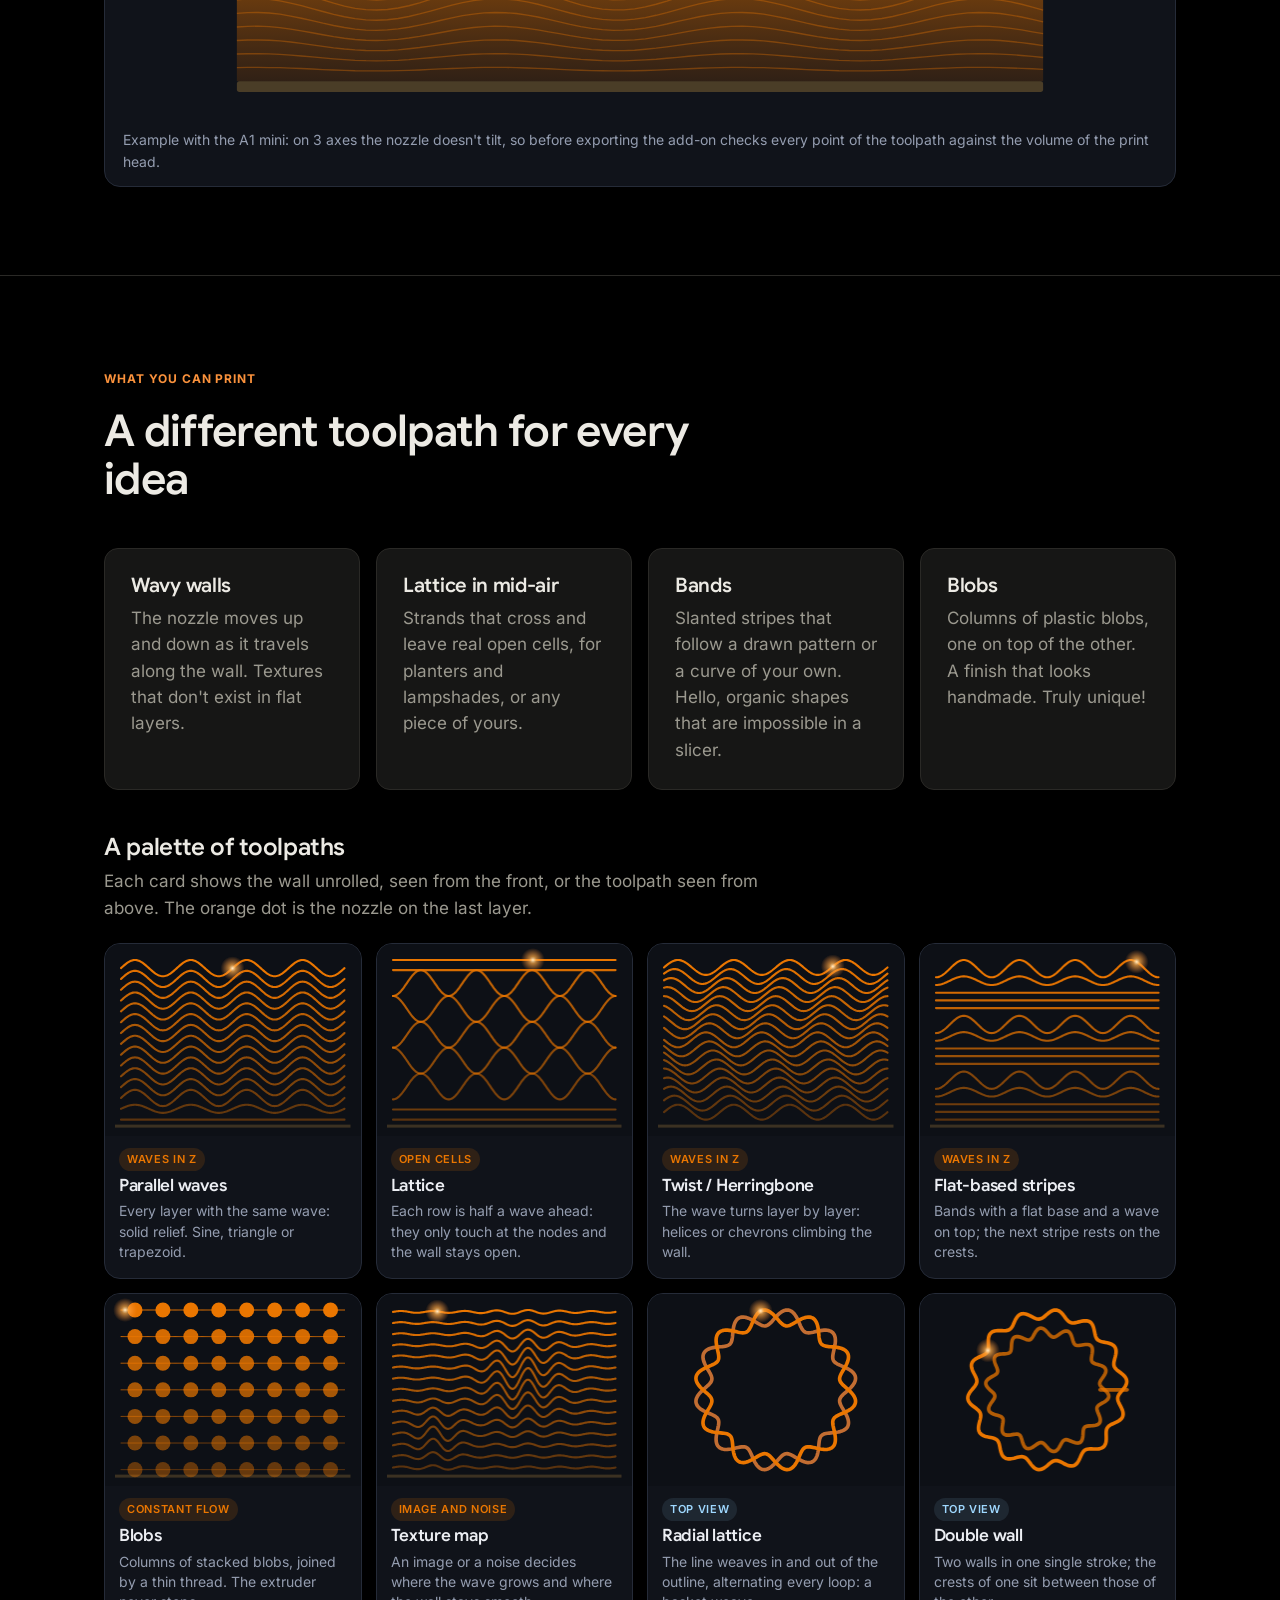
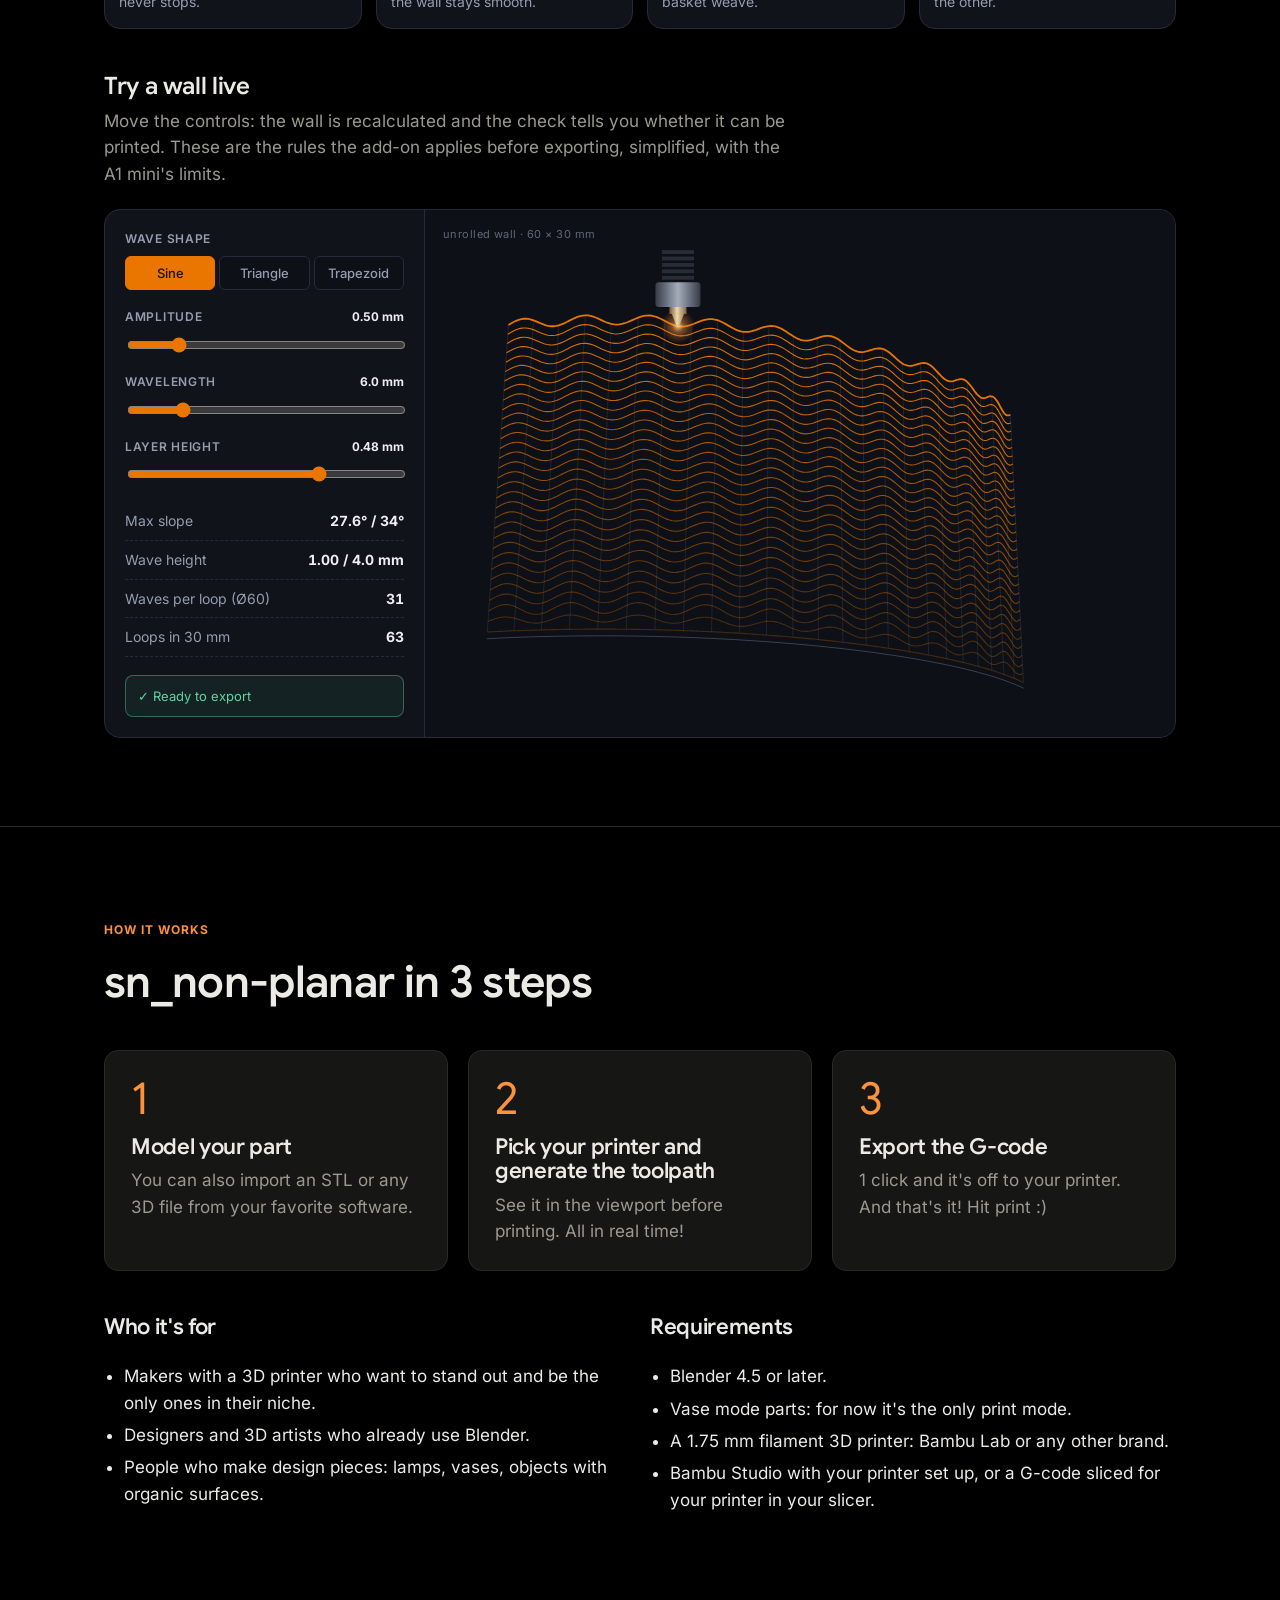
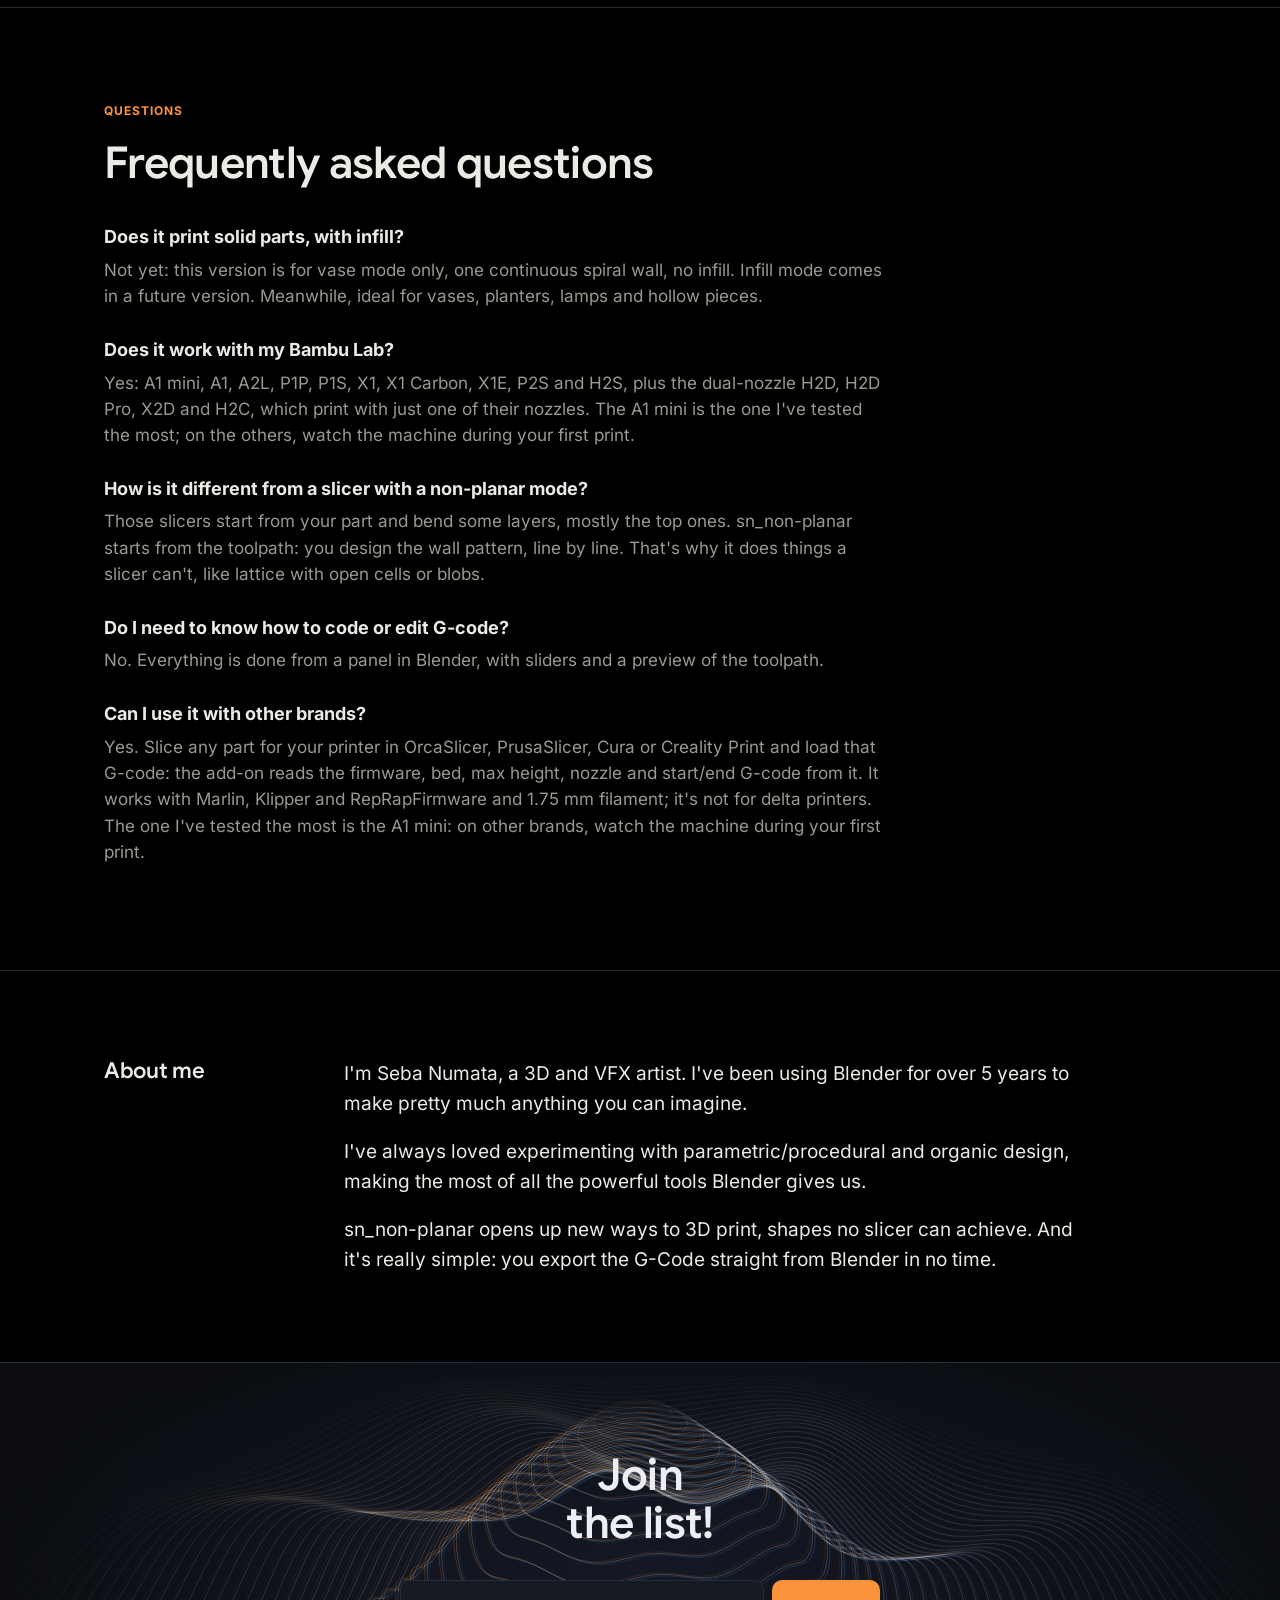
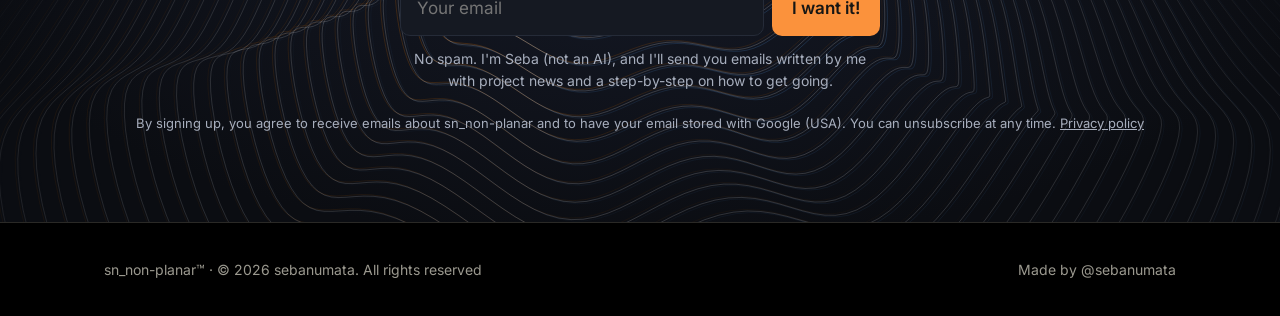
==== commit 1eab53c1: "Landing: counter +430 (es/en/pt) Co-Authored-By: Claude Opus 5.5 <noreply@anthropic.com>" ====
--- a/index.html
+++ b/index.html
@@ -433,7 +433,7 @@
       <h1 class="hero-h1"><span>Blender Addon</span> <span class="nw">para impresión 3D</span></h1>
       <p class="vmode"><span class="vmode-chip">Vase Mode</span> <span class="vmode-txt">Por ahora es solo para vase mode: una pared continua en espiral, de la base al borde. El modo relleno llega en una próxima versión.</span></p>
       <p class="lead">sn_non-planar genera el G-code de tu pieza sin salir de Blender, listo para imprimir. Superficies más suaves, piezas más fuertes y formas que con un slicer común no salen.</p>
-      <p class="social"><span class="social-dot" aria-hidden="true"></span><span><b>+420 personas</b> ya se anotaron. ¡Sumate vos también!</span></p>
+      <p class="social"><span class="social-dot" aria-hidden="true"></span><span><b>+430 personas</b> ya se anotaron. ¡Sumate vos también!</span></p>
       <form class="join" data-sn-form="" data-origen="landing-arriba">
         <input type="email" name="email" required="" placeholder="Tu email">
         <input type="text" name="sitio_web" class="hp" tabindex="-1" autocomplete="off" aria-hidden="true">
